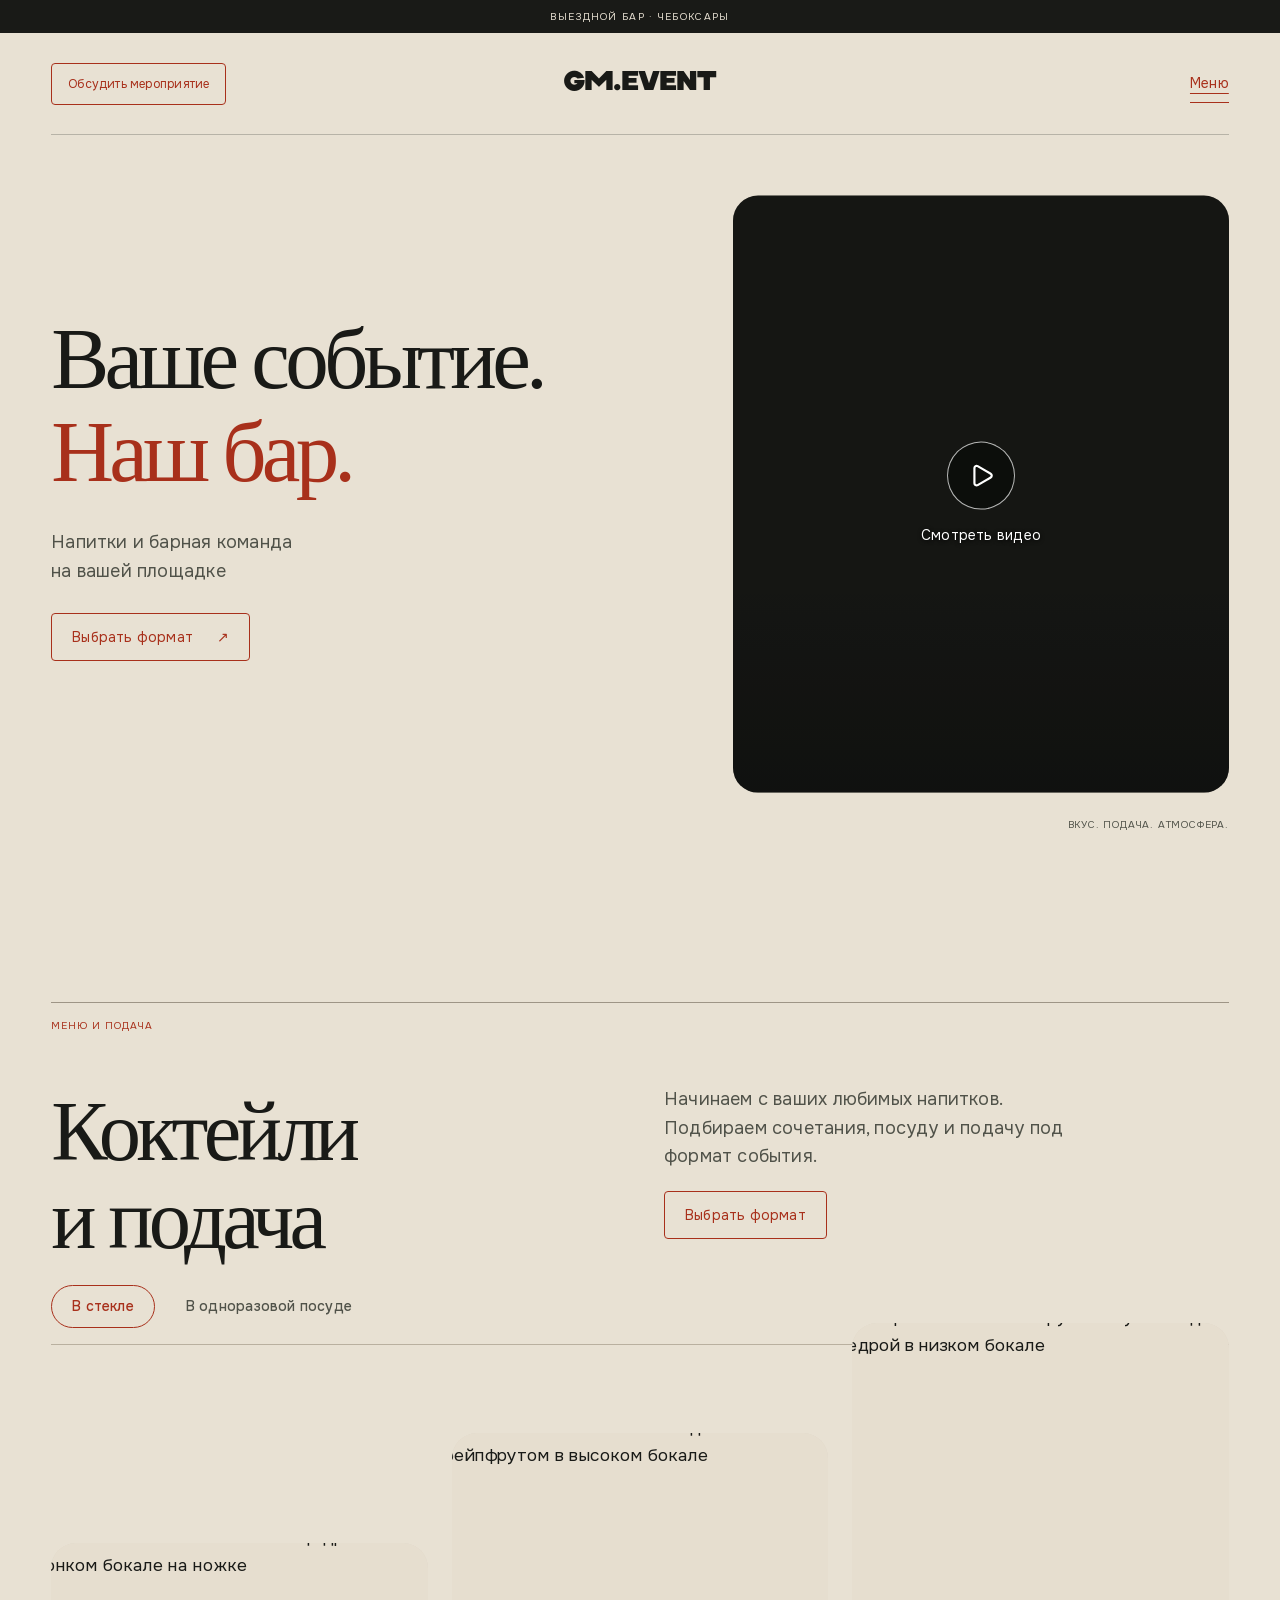
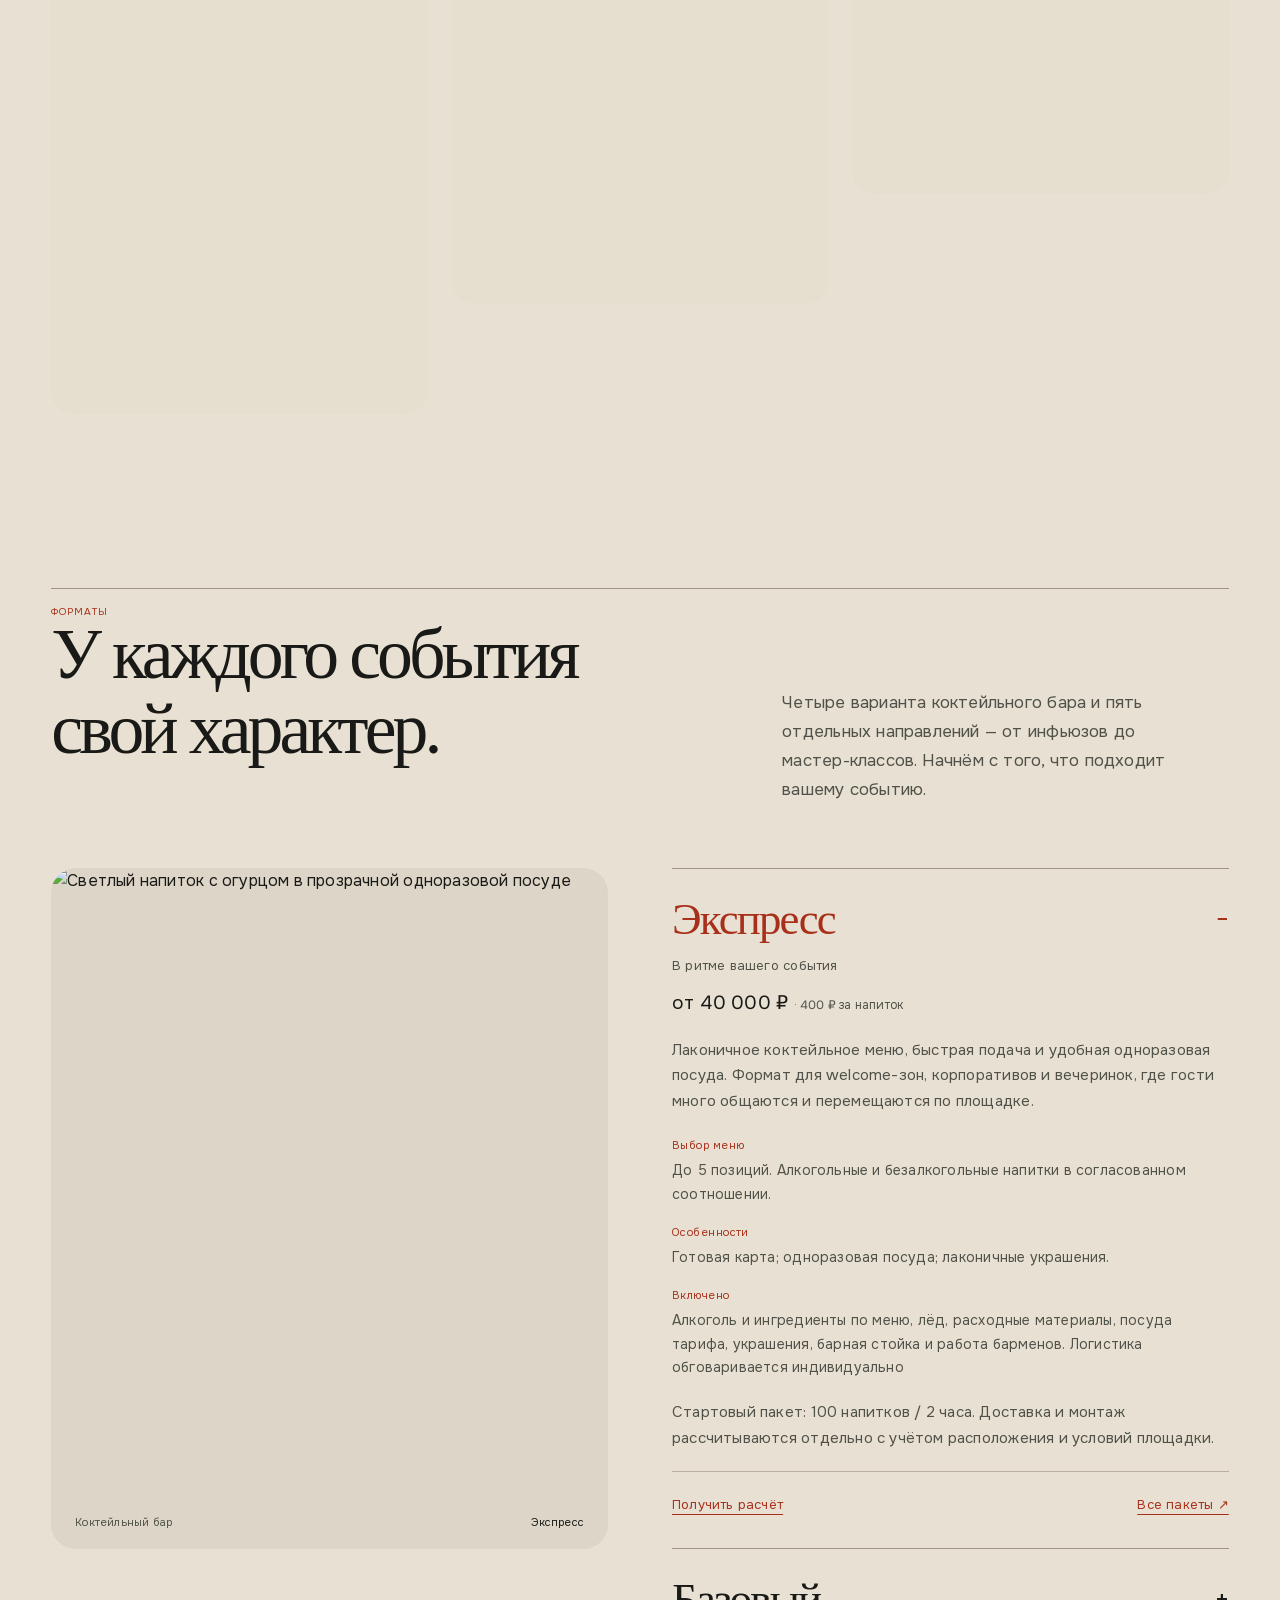
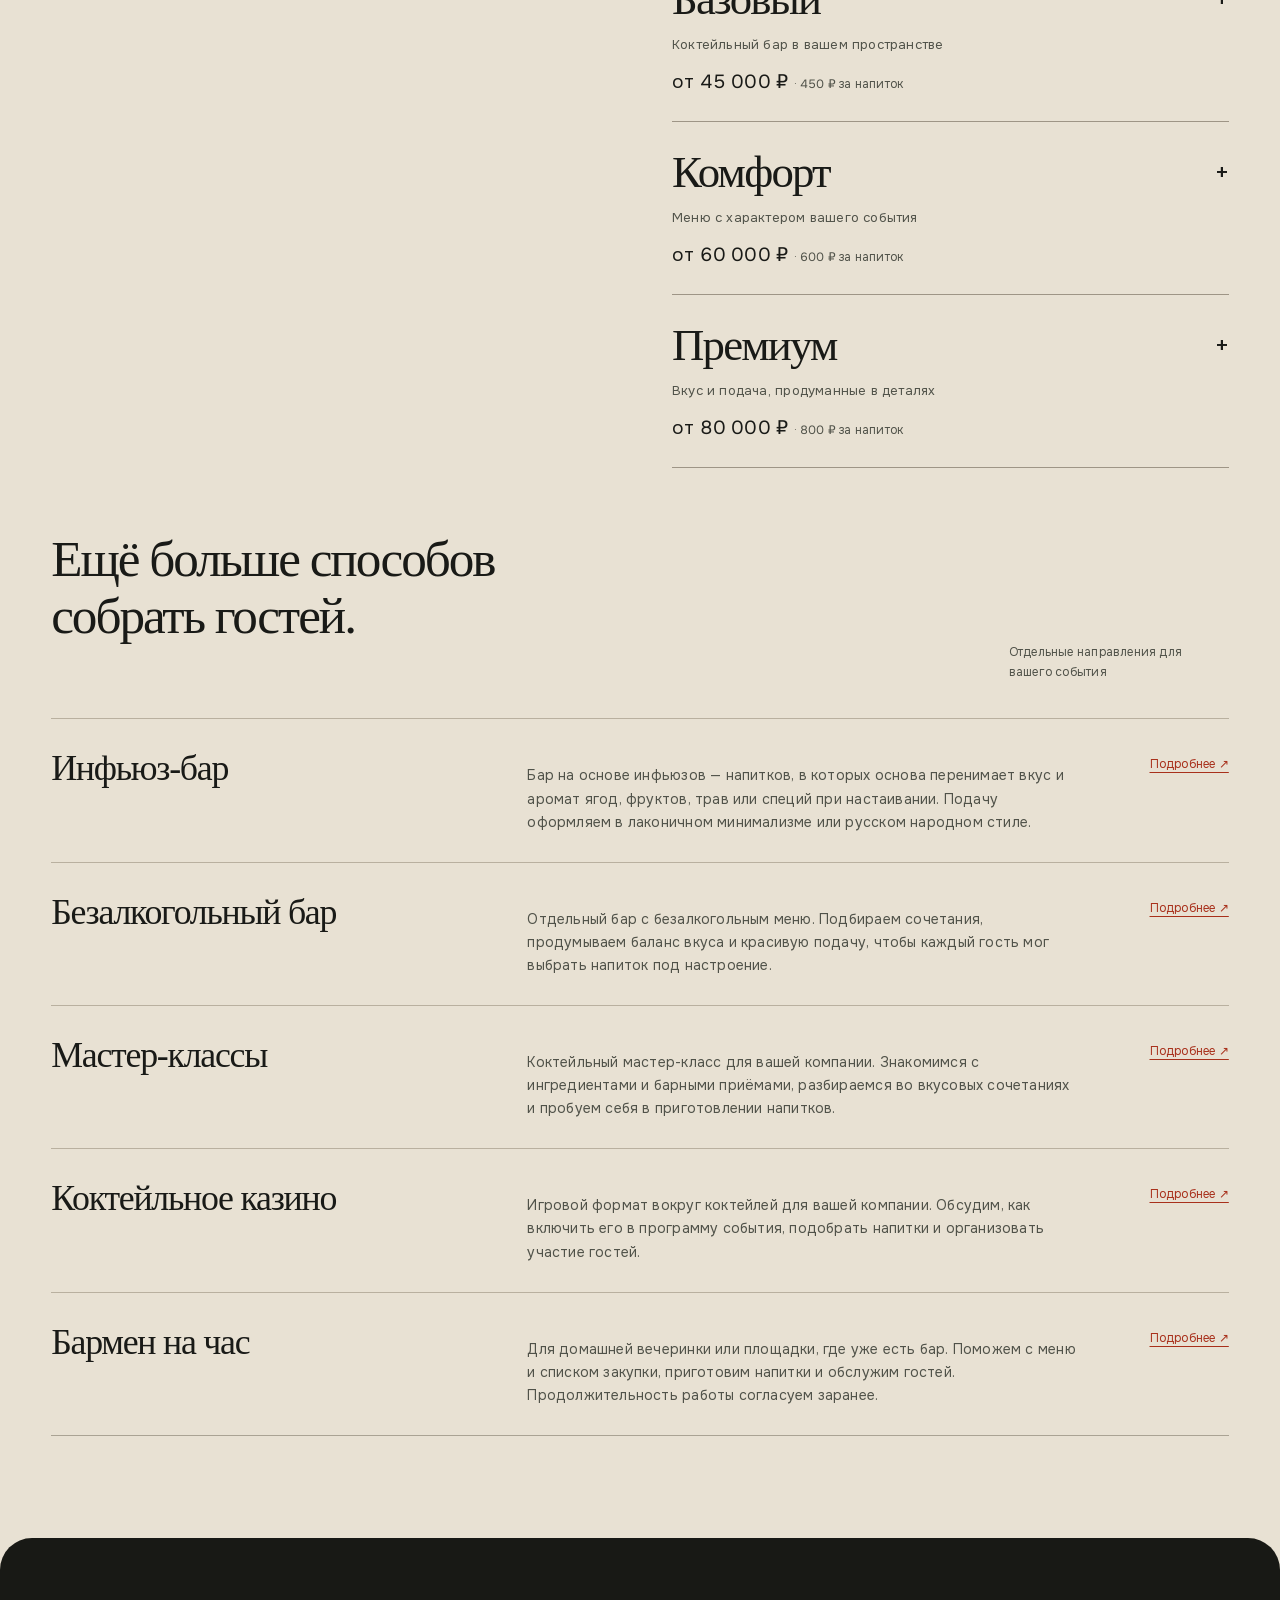
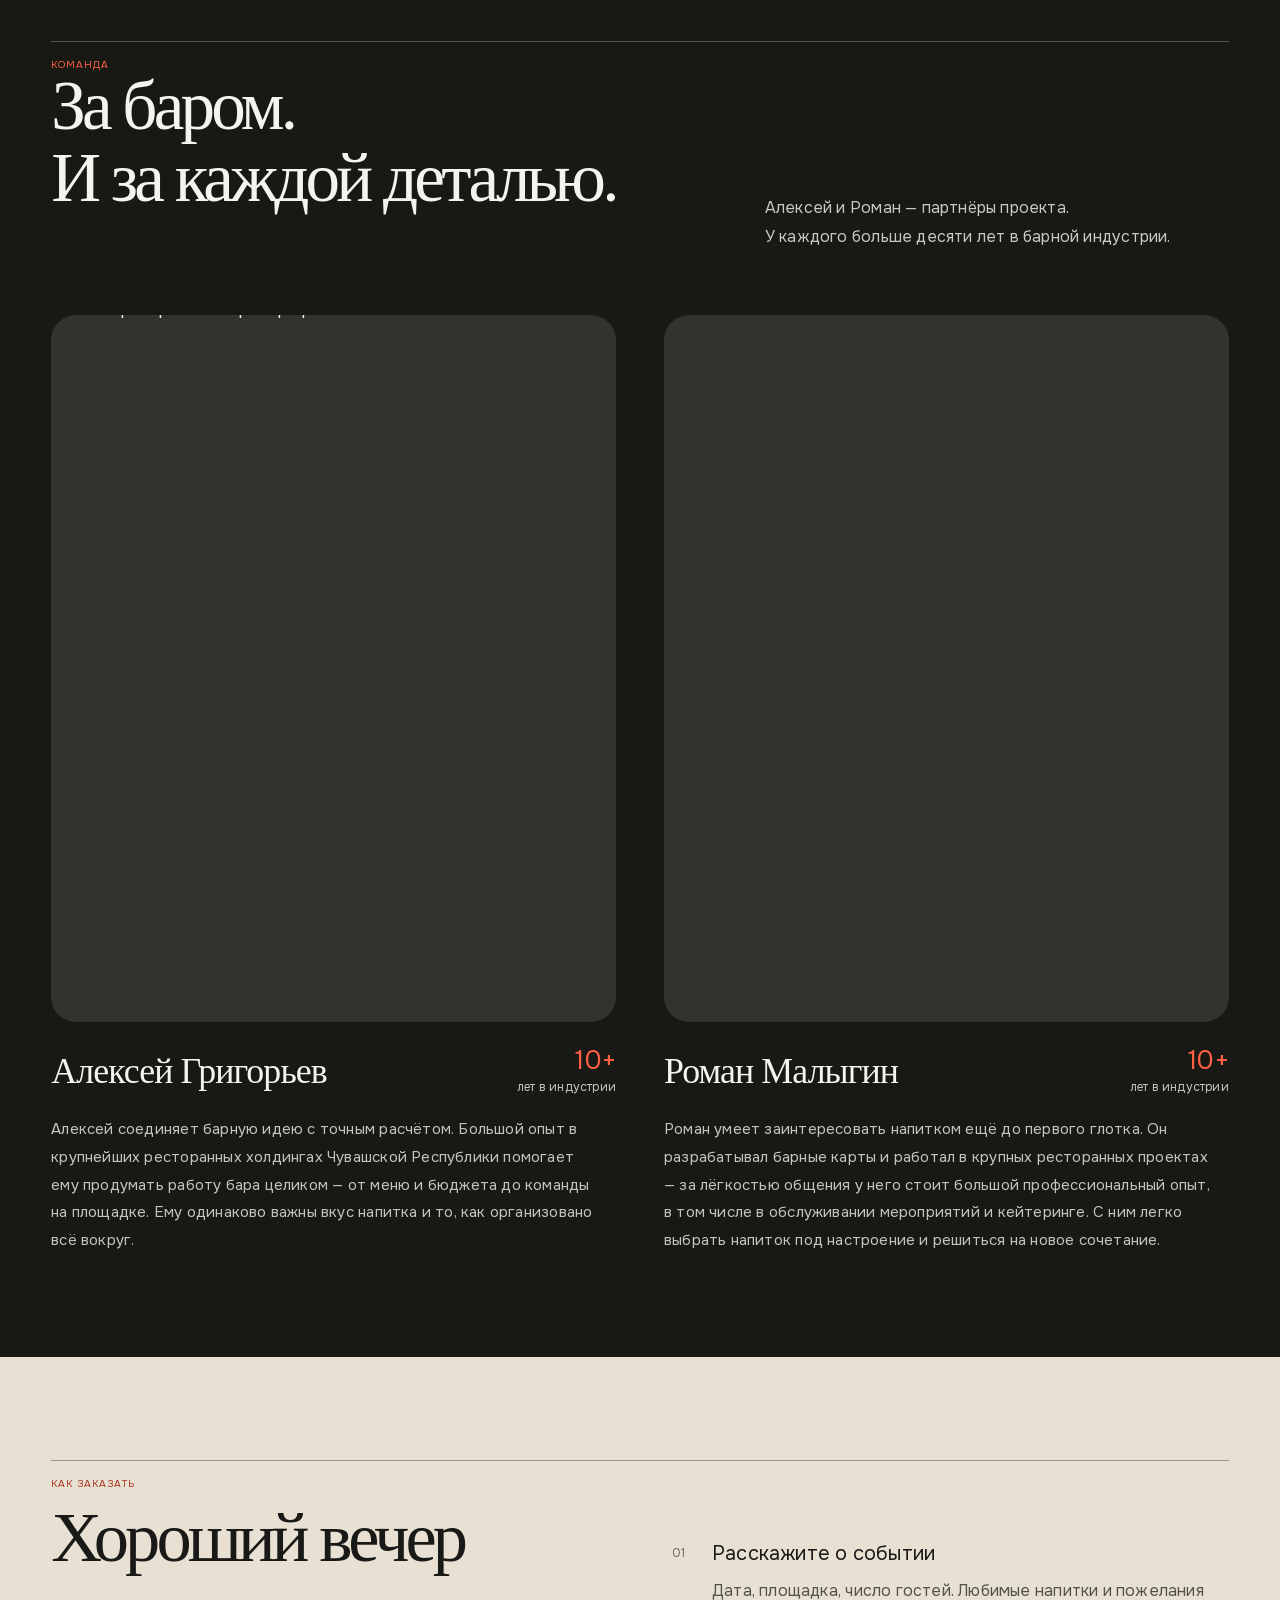
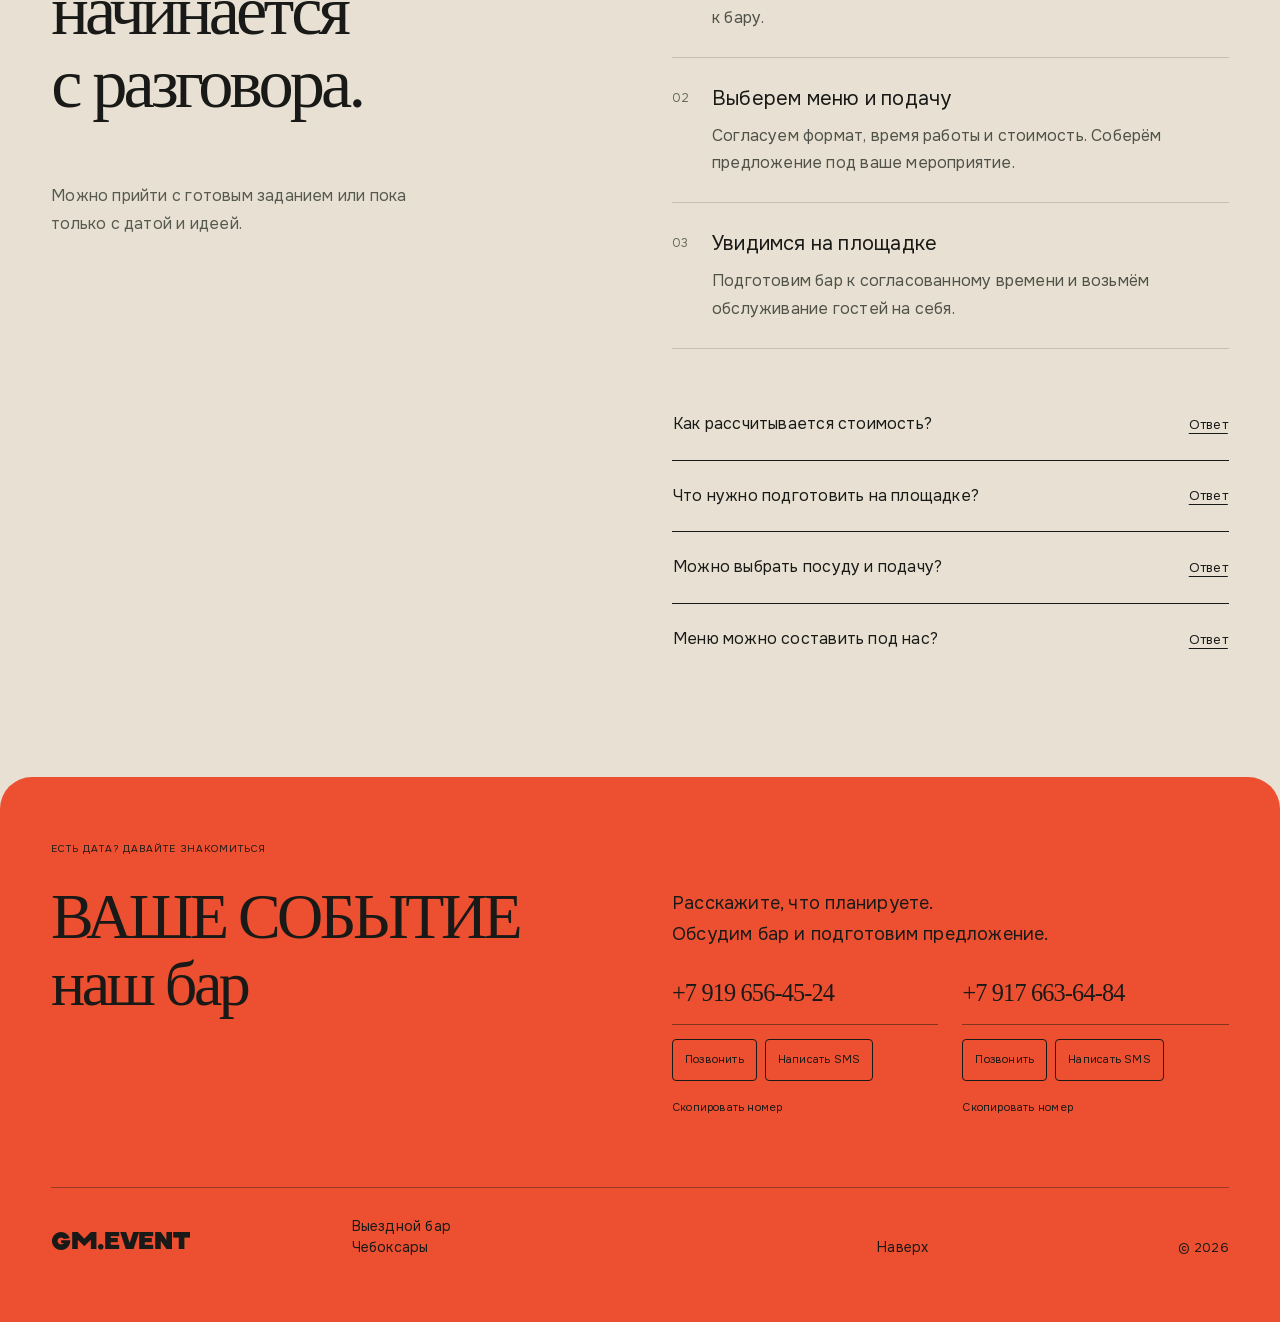
==== index.html @ 3872d084 "Publish package descriptions, prices and service terms from approved workbook text tab" ====
<!doctype html><html lang="ru"><head><meta charset="utf-8"><meta name="viewport" content="width=device-width,initial-scale=1"><meta name="robots" content="noindex,nofollow"><title>GM.EVENT — бар для вашего события</title><meta name="description" content="Экспресс, Базовый, Комфорт, Премиум, инфьюз-бар, безалкогольный бар, мастер-классы, коктейльное казино и бармен на час. GM.EVENT, Чебоксары."><link rel="icon" href="[data-uri]"><link rel="stylesheet" href="./bar-style-4ac84452187d.css"></head><body style="--font-body:Onest;--font-logo:RAYDIS;--font-script:Cormorant Garamond"><div id="root" data-page=""><main class="bar-site"><a class="skip-link" href="#presentation">К содержанию</a><section class="hero" id="home" aria-labelledby="hero-title"><div class="announcement">Выездной бар · Чебоксары</div><header class="header wrap"><a class="action-button header-cta" href="#contact"><span>Обсудить мероприятие</span></a><a href="./#home" class="monogram" aria-label="GM.EVENT — на главную">GM.EVENT</a><button type="button" class="menu-toggle" aria-haspopup="dialog" aria-expanded="false" aria-controls="site-menu">Меню</button></header><dialog id="site-menu" class="site-menu" aria-labelledby="site-menu-title"><div class="menu-layout wrap"><div class="menu-top"><a href="./#home" class="monogram" aria-label="GM.EVENT — на главную">GM.EVENT</a><button type="button" class="menu-close">Закрыть меню</button></div><nav class="menu-products" aria-labelledby="site-menu-title"><p class="eyebrow" id="site-menu-title">ВЫБЕРИТЕ ФОРМАТ</p><a href="./express/"><span class="menu-product-name">Экспресс</span></a><a href="./basic/"><span class="menu-product-name">Базовый</span></a><a href="./comfort/"><span class="menu-product-name">Комфорт</span></a><a href="./premium/"><span class="menu-product-name">Премиум</span></a><a href="./infuse-bar/"><span class="menu-product-name">Инфьюз-бар</span></a><a href="./alcohol-free-bar/"><span class="menu-product-name">Безалкогольный бар</span></a><a href="./masterclasses/"><span class="menu-product-name">Мастер-классы</span></a><a href="./cocktail-casino/"><span class="menu-product-name">Коктейльное казино</span></a><a href="./bartender/"><span class="menu-product-name">Бармен на час</span></a></nav><nav class="menu-secondary" aria-label="Разделы сайта"><a href="./#presentation">Подача</a><a href="./#team">Команда</a><a href="#contact">Контакты</a></nav></div></dialog><div class="hero-layout wrap"><div class="hero-intro" data-depth="-34"><h1 id="hero-title"><span class="hero-line">Ваше событие.</span><span class="hero-line hero-line-script">Наш бар.</span></h1></div><div class="hero-bottom"><div><p>Напитки и барная команда<br/>на вашей площадке</p><a href="#formats" class="action-button outline-button hero-action">Выбрать формат <span aria-hidden="true">↗</span></a></div></div><div class="hero-stage"><div class="hero-video-plane" data-depth="64"><div class="hero-media"><div class="hero-film" aria-hidden="true"><video autoPlay="" muted="" playsInline="" loop="" preload="auto" tabindex="-1" poster="./asset-hero-video-poster-0232e0870b.jpg"><source media="(max-width: 640px)" src="./hero-bar-mobile-v6.mp4" type="video/mp4"/><source src="./hero-bar-desktop-v6.mp4" type="video/mp4"/></video></div><button type="button" tabindex="0" data-slot="button" aria-label="Смотреть видео" class="group/button inline-flex shrink-0 items-center justify-center rounded-lg border border-transparent bg-clip-padding text-sm font-medium whitespace-nowrap transition-all outline-none select-none focus-visible:border-ring focus-visible:ring-3 focus-visible:ring-ring/50 active:not-aria-[haspopup]:translate-y-px disabled:pointer-events-none disabled:opacity-50 aria-invalid:border-destructive aria-invalid:ring-3 aria-invalid:ring-destructive/20 dark:aria-invalid:border-destructive/50 dark:aria-invalid:ring-destructive/40 [&amp;_svg]:pointer-events-none [&amp;_svg]:shrink-0 [&amp;_svg:not([class*=&#x27;size-&#x27;])]:size-4 hover:bg-muted hover:text-foreground aria-expanded:bg-muted aria-expanded:text-foreground dark:hover:bg-muted/50 h-8 gap-1.5 px-2.5 has-data-[icon=inline-end]:pr-2 has-data-[icon=inline-start]:pl-2 film-toggle"><svg xmlns="http://www.w3.org/2000/svg" width="15" height="15" viewBox="0 0 24 24" fill="none" stroke="currentColor" stroke-width="2" stroke-linecap="round" stroke-linejoin="round" class="lucide lucide-play" aria-hidden="true"><path d="M5 5a2 2 0 0 1 3.008-1.728l11.997 6.998a2 2 0 0 1 .003 3.458l-12 7A2 2 0 0 1 5 19z"></path></svg><span>Загрузка…</span></button></div></div><div class="hero-caption">Вкус. Подача. Атмосфера.</div></div></div></section><section class="presentation wrap section" id="presentation" aria-labelledby="presentation-title"><div class="section-top"><p class="eyebrow dark-label"><span class="section-number">01</span> МЕНЮ И ПОДАЧА</p></div><div class="gallery-heading" data-reveal="true"><h2 id="presentation-title" class="paired-heading" aria-label="Коктейли и подача"><span class="heading-line">Коктейли</span><span class="section-script">и подача</span></h2><div class="gallery-intro"><p>Начинаем с ваших любимых напитков. Подбираем сочетания, посуду и подачу под формат события.</p><a class="action-button outline-button" href="#formats">Выбрать формат</a></div></div><fieldset class="drinkware-options" aria-label="Посуда для подачи"><button type="button" aria-pressed="true" aria-controls="cocktail-gallery">В стекле</button><button type="button" aria-pressed="false" aria-controls="cocktail-gallery">В одноразовой посуде</button></fieldset><div class="cocktail-gallery" id="cocktail-gallery" aria-label="Коктейли в стекле"><figure class="cocktail-card" data-reveal="true" data-scroll-photo="true"><img src="./asset-coupe-v1-a9d5fb5de2.jpg" alt="Светлый коктейль с пеной и цедрой в тонком бокале на ножке" width="1122" height="1402" loading="lazy"/></figure><figure class="cocktail-card" data-reveal="true" data-scroll-photo="true"><img src="./asset-highball-v1-2c696b7634.jpg" alt="Золотистый коктейль со льдом и грейпфрутом в высоком бокале" width="1122" height="1402" loading="lazy"/></figure><figure class="cocktail-card" data-reveal="true" data-scroll-photo="true"><img src="./asset-rocks-v1-5a23c791d7.jpg" alt="Янтарный коктейль с крупным кубом льда и цедрой в низком бокале" width="1122" height="1402" loading="lazy"/></figure></div></section><section class="formats wrap section" id="formats" aria-labelledby="formats-title"><div class="section-top"><p class="eyebrow dark-label"><span class="section-number">02</span> ФОРМАТЫ</p></div><div class="formats-heading" data-reveal="true"><h2 id="formats-title">У каждого события<br/>свой характер.</h2><p>Четыре варианта коктейльного бара и пять отдельных направлений — от инфьюзов до мастер-классов. Начнём с того, что подходит вашему событию.</p></div><div class="format-studio"><figure class="format-preview"><img src="./asset-disposable-cucumber-v2-c8f4249dd3.jpg" alt="Светлый напиток с огурцом в прозрачной одноразовой посуде" width="1122" height="1402" loading="lazy"/><figcaption><span>Коктейльный бар</span><span>Экспресс</span></figcaption></figure><div class="tariff-list" aria-label="Тарифы коктейльного бара"><article data-reveal="true" class="tariff is-selected"><h3><button type="button" id="tariff-express" aria-expanded="true" aria-controls="panel-express"><span>Экспресс</span><span class="tariff-symbol" aria-hidden="true">−</span></button></h3><p class="tariff-short">В ритме вашего события</p><p class="tariff-rate">от <!-- -->40 000 ₽<!-- --> <span>· <!-- -->400 ₽<!-- --> за напиток</span></p><div class="tariff-panel" id="panel-express" role="region" aria-labelledby="tariff-express"><p>Лаконичное коктейльное меню, быстрая подача и удобная одноразовая посуда. Формат для welcome-зон, корпоративов и вечеринок, где гости много общаются и перемещаются по площадке.</p><dl class="tariff-facts"><div><dt>Выбор меню</dt><dd>До 5 позиций. Алкогольные и безалкогольные напитки в согласованном соотношении.</dd></div><div><dt>Особенности</dt><dd>Готовая карта; одноразовая посуда; лаконичные украшения.</dd></div><div><dt>Включено</dt><dd>Алкоголь и ингредиенты по меню, лёд, расходные материалы, посуда тарифа, украшения, барная стойка и работа барменов. Логистика обговаривается индивидуально</dd></div></dl><p class="tariff-minimum">Стартовый пакет: <!-- -->100<!-- --> напитков / <!-- -->2<!-- --> часа. <!-- -->Доставка и монтаж рассчитываются отдельно с учётом расположения и условий площадки.</p><div class="tariff-bottom"><a href="#contact" class="editorial-link">Получить расчёт</a><a href="./express/" class="editorial-link">Все пакеты ↗</a></div></div></article><article data-reveal="true" class="tariff"><h3><button type="button" id="tariff-basic" aria-expanded="false" aria-controls="panel-basic"><span>Базовый</span><span class="tariff-symbol" aria-hidden="true">+</span></button></h3><p class="tariff-short">Коктейльный бар в вашем пространстве</p><p class="tariff-rate">от <!-- -->45 000 ₽<!-- --> <span>· <!-- -->450 ₽<!-- --> за напиток</span></p><div class="tariff-panel" id="panel-basic" role="region" aria-labelledby="tariff-basic" hidden=""><p>Любимые коктейли, стеклянная посуда. Продуманный формат для свадьбы, дня рождения или корпоративного вечера со сдержанной и аккуратной подачей.</p><dl class="tariff-facts"><div><dt>Выбор меню</dt><dd>До 5 позиций. Алкогольные и безалкогольные напитки в согласованном соотношении.</dd></div><div><dt>Особенности</dt><dd>Готовая карта; стеклянные бокалы; лаконичные украшения.</dd></div><div><dt>Включено</dt><dd>Алкоголь и ингредиенты по меню, лёд, расходные материалы, посуда тарифа, украшения, барная стойка и работа барменов. Логистика обговаривается индивидуально</dd></div></dl><p class="tariff-minimum">Стартовый пакет: <!-- -->100<!-- --> напитков / <!-- -->2<!-- --> часа. <!-- -->Доставка и монтаж рассчитываются отдельно с учётом расположения и условий площадки.</p><div class="tariff-bottom"><a href="#contact" class="editorial-link">Получить расчёт</a><a href="./basic/" class="editorial-link">Все пакеты ↗</a></div></div></article><article data-reveal="true" class="tariff"><h3><button type="button" id="tariff-comfort" aria-expanded="false" aria-controls="panel-comfort"><span>Комфорт</span><span class="tariff-symbol" aria-hidden="true">+</span></button></h3><p class="tariff-short">Меню с характером вашего события</p><p class="tariff-rate">от <!-- -->60 000 ₽<!-- --> <span>· <!-- -->600 ₽<!-- --> за напиток</span></p><div class="tariff-panel" id="panel-comfort" role="region" aria-labelledby="tariff-comfort" hidden=""><p>Любимые вкусы, настроение вечера и детали оформления становятся основой вашей коктейльной карты. Мы разрабатываем сочетания, подбираем бокалы и продумываем украшения, чтобы напитки поддерживали общую идею праздника.</p><dl class="tariff-facts"><div><dt>Выбор меню</dt><dd>До 5 позиций. Алкогольные и безалкогольные напитки в согласованном соотношении.</dd></div><div><dt>Особенности</dt><dd>Индивидуальное меню; стеклянные бокалы; согласованные украшения. Одна концепция меню и один этап корректировок.</dd></div><div><dt>Включено</dt><dd>Алкоголь и ингредиенты по меню, лёд, расходные материалы, посуда тарифа, украшения, барная стойка и работа барменов. Разработка меню в рамках тарифа. Логистика, доставка и монтаж</dd></div></dl><p class="tariff-minimum">Стартовый пакет: <!-- -->100<!-- --> напитков / <!-- -->2<!-- --> часа. <!-- -->Стоимость и порядок дегустации согласовываются отдельно.</p><div class="tariff-bottom"><a href="#contact" class="editorial-link">Обсудить своё меню</a><a href="./comfort/" class="editorial-link">Все пакеты ↗</a></div></div></article><article data-reveal="true" class="tariff"><h3><button type="button" id="tariff-premium" aria-expanded="false" aria-controls="panel-premium"><span>Премиум</span><span class="tariff-symbol" aria-hidden="true">+</span></button></h3><p class="tariff-short">Вкус и подача, продуманные в деталях</p><p class="tariff-rate">от <!-- -->80 000 ₽<!-- --> <span>· <!-- -->800 ₽<!-- --> за напиток</span></p><div class="tariff-panel" id="panel-premium" role="region" aria-labelledby="tariff-premium" hidden=""><p>Индивидуальное коктейльное меню, премиальные алкогольные основы и выразительное стекло. Мы соединяем вкус, аромат и оформление в подаче, которая становится частью вашего события.</p><dl class="tariff-facts"><div><dt>Выбор меню</dt><dd>До 5 позиций. Алкогольные и безалкогольные напитки в согласованном соотношении.</dd></div><div><dt>Особенности</dt><dd>Индивидуальное меню; согласованные премиальные основы и стекло; авторский декор. Одна концепция меню и один этап корректировок. Персонализация декора одной позиции.</dd></div><div><dt>Включено</dt><dd>Алкоголь и ингредиенты по меню, лёд, расходные материалы, посуда тарифа, украшения, барная стойка и работа барменов. Разработка меню в рамках тарифа. Логистика, доставка и монтаж</dd></div></dl><p class="tariff-minimum">Стартовый пакет: <!-- -->100<!-- --> напитков / <!-- -->2<!-- --> часа. <!-- -->Стоимость и порядок дегустации согласовываются отдельно.</p><div class="tariff-bottom"><a href="#contact" class="editorial-link">Обсудить Премиум</a><a href="./premium/" class="editorial-link">Все пакеты ↗</a></div></div></article></div></div><div class="additional-heading"><h3>Ещё больше способов<br/>собрать гостей.</h3><p>Отдельные направления для вашего события</p></div><nav class="service-links additional-services" aria-label="Дополнительные форматы"><a class="service-page-link" data-reveal="true" href="./infuse-bar/"><div class="service-link-copy"><h3>Инфьюз-бар</h3><p>Бар на основе инфьюзов — напитков, в которых основа перенимает вкус и аромат ягод, фруктов, трав или специй при настаивании. Подачу оформляем в лаконичном минимализме или русском народном стиле.</p></div><span class="service-link-label">Подробнее ↗</span></a><a class="service-page-link" data-reveal="true" href="./alcohol-free-bar/"><div class="service-link-copy"><h3>Безалкогольный бар</h3><p>Отдельный бар с безалкогольным меню. Подбираем сочетания, продумываем баланс вкуса и красивую подачу, чтобы каждый гость мог выбрать напиток под настроение.</p></div><span class="service-link-label">Подробнее ↗</span></a><a class="service-page-link" data-reveal="true" href="./masterclasses/"><div class="service-link-copy"><h3>Мастер-классы</h3><p>Коктейльный мастер-класс для вашей компании. Знакомимся с ингредиентами и барными приёмами, разбираемся во вкусовых сочетаниях и пробуем себя в приготовлении напитков.</p></div><span class="service-link-label">Подробнее ↗</span></a><a class="service-page-link" data-reveal="true" href="./cocktail-casino/"><div class="service-link-copy"><h3>Коктейльное казино</h3><p>Игровой формат вокруг коктейлей для вашей компании. Обсудим, как включить его в программу события, подобрать напитки и организовать участие гостей.</p></div><span class="service-link-label">Подробнее ↗</span></a><a class="service-page-link" data-reveal="true" href="./bartender/"><div class="service-link-copy"><h3>Бармен на час</h3><p>Для домашней вечеринки или площадки, где уже есть бар. Поможем с меню и списком закупки, приготовим напитки и обслужим гостей. Продолжительность работы согласуем заранее.</p></div><span class="service-link-label">Подробнее ↗</span></a></nav></section><section class="team dark" id="team" aria-labelledby="team-title"><div class="wrap section"><div class="section-top"><p class="eyebrow"><span class="section-number">03</span> КОМАНДА</p></div><div class="team-heading" data-reveal="true"><h2 id="team-title">За баром.<br/>И за каждой деталью.</h2><p>Алексей и Роман — партнёры проекта.<br/>У каждого больше десяти лет в барной индустрии.</p></div><div class="founders-grid"><article class="founder" data-reveal="true"><div class="founder-photo alex paired-portrait"><img src="./asset-team-portraits-alex-tone-v4-8f4a0aaccf.jpg" alt="Алексей Григорьев — партнёр проекта" width="1584" height="993" loading="lazy"/></div><div class="founder-title"><h3>Алексей Григорьев</h3><span><strong>10+</strong>лет в индустрии</span></div><p>Алексей соединяет барную идею с точным расчётом. Большой опыт в крупнейших ресторанных холдингах Чувашской Республики помогает ему продумать работу бара целиком — от меню и бюджета до команды на площадке. Ему одинаково важны вкус напитка и то, как организовано всё вокруг.</p></article><article class="founder" data-reveal="true"><div class="founder-photo roman paired-portrait"><img src="./asset-team-portraits-diptych-v3-ca0f97ed26.jpg" alt="Роман Малыгин — партнёр проекта" width="1586" height="992" loading="lazy"/></div><div class="founder-title"><h3>Роман Малыгин</h3><span><strong>10+</strong>лет в индустрии</span></div><p>Роман умеет заинтересовать напитком ещё до первого глотка. Он разрабатывал барные карты и работал в крупных ресторанных проектах — за лёгкостью общения у него стоит большой профессиональный опыт, в том числе в обслуживании мероприятий и кейтеринге. С ним легко выбрать напиток под настроение и решиться на новое сочетание.</p></article></div></div></section><section class="how wrap section" id="how" aria-labelledby="how-title"><div class="section-top"><p class="eyebrow dark-label"><span class="section-number">04</span> КАК ЗАКАЗАТЬ</p></div><div class="how-grid"><div data-reveal="true"><h2 id="how-title">Хороший вечер<br/>начинается<br/>с разговора.</h2><p class="how-intro">Можно прийти с готовым заданием или пока только с датой и идеей.</p></div><div class="how-content"><ol class="steps"><li data-reveal="true"><span>01</span><div><h3>Расскажите о событии</h3><p>Дата, площадка, число гостей. Любимые напитки и пожелания к бару.</p></div></li><li data-reveal="true"><span>02</span><div><h3>Выберем меню и подачу</h3><p>Согласуем формат, время работы и стоимость. Соберём предложение под ваше мероприятие.</p></div></li><li data-reveal="true"><span>03</span><div><h3>Увидимся на площадке</h3><p>Подготовим бар к согласованному времени и возьмём обслуживание гостей на себя.</p></div></li></ol><div data-orientation="vertical" data-slot="accordion" class="flex w-full flex-col faq"><div data-orientation="vertical" data-hidden="" data-index="-1" data-closed="" data-slot="accordion-item" class="not-last:border-b"><h3 data-orientation="vertical" data-hidden="" data-index="-1" data-closed="" class="flex"><button type="button" data-value="" data-orientation="vertical" data-hidden="" data-index="-1" tabindex="0" aria-disabled="false" aria-expanded="false" id="base-ui-_R_qmH2_" data-slot="accordion-trigger" class="focus-visible:ring-ring/50 focus-visible:border-ring focus-visible:after:border-ring **:data-[slot=accordion-trigger-icon]:text-muted-foreground rounded-lg py-2.5 text-left text-sm font-medium hover:underline focus-visible:ring-3 **:data-[slot=accordion-trigger-icon]:ml-auto **:data-[slot=accordion-trigger-icon]:size-4 group/accordion-trigger relative flex flex-1 items-start justify-between border border-transparent transition-all outline-none aria-disabled:pointer-events-none aria-disabled:opacity-50 faq-trigger">Как рассчитывается стоимость?<span class="accordion-state" aria-hidden="true"><span class="when-closed">Ответ</span><span class="when-open">Скрыть</span></span></button></h3></div><div data-orientation="vertical" data-hidden="" data-index="-1" data-closed="" data-slot="accordion-item" class="not-last:border-b"><h3 data-orientation="vertical" data-hidden="" data-index="-1" data-closed="" class="flex"><button type="button" data-value="" data-orientation="vertical" data-hidden="" data-index="-1" tabindex="0" aria-disabled="false" aria-expanded="false" id="base-ui-_R_1amH2_" data-slot="accordion-trigger" class="focus-visible:ring-ring/50 focus-visible:border-ring focus-visible:after:border-ring **:data-[slot=accordion-trigger-icon]:text-muted-foreground rounded-lg py-2.5 text-left text-sm font-medium hover:underline focus-visible:ring-3 **:data-[slot=accordion-trigger-icon]:ml-auto **:data-[slot=accordion-trigger-icon]:size-4 group/accordion-trigger relative flex flex-1 items-start justify-between border border-transparent transition-all outline-none aria-disabled:pointer-events-none aria-disabled:opacity-50 faq-trigger">Что нужно подготовить на площадке?<span class="accordion-state" aria-hidden="true"><span class="when-closed">Ответ</span><span class="when-open">Скрыть</span></span></button></h3></div><div data-orientation="vertical" data-hidden="" data-index="-1" data-closed="" data-slot="accordion-item" class="not-last:border-b"><h3 data-orientation="vertical" data-hidden="" data-index="-1" data-closed="" class="flex"><button type="button" data-value="" data-orientation="vertical" data-hidden="" data-index="-1" tabindex="0" aria-disabled="false" aria-expanded="false" id="base-ui-_R_1qmH2_" data-slot="accordion-trigger" class="focus-visible:ring-ring/50 focus-visible:border-ring focus-visible:after:border-ring **:data-[slot=accordion-trigger-icon]:text-muted-foreground rounded-lg py-2.5 text-left text-sm font-medium hover:underline focus-visible:ring-3 **:data-[slot=accordion-trigger-icon]:ml-auto **:data-[slot=accordion-trigger-icon]:size-4 group/accordion-trigger relative flex flex-1 items-start justify-between border border-transparent transition-all outline-none aria-disabled:pointer-events-none aria-disabled:opacity-50 faq-trigger">Можно выбрать посуду и подачу?<span class="accordion-state" aria-hidden="true"><span class="when-closed">Ответ</span><span class="when-open">Скрыть</span></span></button></h3></div><div data-orientation="vertical" data-hidden="" data-index="-1" data-closed="" data-slot="accordion-item" class="not-last:border-b"><h3 data-orientation="vertical" data-hidden="" data-index="-1" data-closed="" class="flex"><button type="button" data-value="" data-orientation="vertical" data-hidden="" data-index="-1" tabindex="0" aria-disabled="false" aria-expanded="false" id="base-ui-_R_2amH2_" data-slot="accordion-trigger" class="focus-visible:ring-ring/50 focus-visible:border-ring focus-visible:after:border-ring **:data-[slot=accordion-trigger-icon]:text-muted-foreground rounded-lg py-2.5 text-left text-sm font-medium hover:underline focus-visible:ring-3 **:data-[slot=accordion-trigger-icon]:ml-auto **:data-[slot=accordion-trigger-icon]:size-4 group/accordion-trigger relative flex flex-1 items-start justify-between border border-transparent transition-all outline-none aria-disabled:pointer-events-none aria-disabled:opacity-50 faq-trigger">Меню можно составить под нас?<span class="accordion-state" aria-hidden="true"><span class="when-closed">Ответ</span><span class="when-open">Скрыть</span></span></button></h3></div></div></div></div></section><footer class="contact" id="contact"><div class="wrap section"><p class="eyebrow">ЕСТЬ ДАТА? ДАВАЙТЕ ЗНАКОМИТЬСЯ</p><div class="contact-grid"><div class="contact-title"><h2 class="paired-heading"><span class="heading-line">ВАШЕ СОБЫТИЕ</span><span class="section-script">наш бар</span></h2></div><div class="contact-info"><p>Расскажите, что планируете.<br/>Обсудим бар и подготовим предложение.</p><div class="contact-phones"><div class="phone-contact"><a class="phone-link" href="tel:+79196564524">+7 919 656-45-24</a><div class="contact-actions"><a class="action-button contact-button" href="tel:+79196564524">Позвонить</a><a class="action-button contact-button outline-button" href="sms:+79196564524?body=%D0%97%D0%B4%D1%80%D0%B0%D0%B2%D1%81%D1%82%D0%B2%D1%83%D0%B9%D1%82%D0%B5!%20%D0%A5%D0%BE%D1%82%D0%B8%D0%BC%20%D0%BE%D0%B1%D1%81%D1%83%D0%B4%D0%B8%D1%82%D1%8C%20%D0%B1%D0%B0%D1%80%20%D0%B4%D0%BB%D1%8F%20%D0%BC%D0%B5%D1%80%D0%BE%D0%BF%D1%80%D0%B8%D1%8F%D1%82%D0%B8%D1%8F.%20%D0%94%D0%B0%D1%82%D0%B0%3A%20.%20%D0%93%D0%BE%D1%81%D1%82%D0%B5%D0%B9%3A%20.%20%D0%9F%D0%BB%D0%BE%D1%89%D0%B0%D0%B4%D0%BA%D0%B0%3A%20.">Написать SMS</a></div><button type="button" tabindex="0" data-slot="button" class="group/button inline-flex shrink-0 items-center justify-center rounded-lg border border-transparent bg-clip-padding text-sm font-medium whitespace-nowrap transition-all outline-none select-none focus-visible:border-ring focus-visible:ring-3 focus-visible:ring-ring/50 active:not-aria-[haspopup]:translate-y-px disabled:pointer-events-none disabled:opacity-50 aria-invalid:border-destructive aria-invalid:ring-3 aria-invalid:ring-destructive/20 dark:aria-invalid:border-destructive/50 dark:aria-invalid:ring-destructive/40 [&amp;_svg]:pointer-events-none [&amp;_svg]:shrink-0 [&amp;_svg:not([class*=&#x27;size-&#x27;])]:size-4 hover:bg-muted hover:text-foreground aria-expanded:bg-muted aria-expanded:text-foreground dark:hover:bg-muted/50 h-8 gap-1.5 px-2.5 has-data-[icon=inline-end]:pr-2 has-data-[icon=inline-start]:pl-2 copy-phone">Скопировать номер</button><output class="copy-status" aria-live="polite"></output></div><div class="phone-contact"><a class="phone-link" href="tel:+79176636484">+7 917 663-64-84</a><div class="contact-actions"><a class="action-button contact-button" href="tel:+79176636484">Позвонить</a><a class="action-button contact-button outline-button" href="sms:+79176636484?body=%D0%97%D0%B4%D1%80%D0%B0%D0%B2%D1%81%D1%82%D0%B2%D1%83%D0%B9%D1%82%D0%B5!%20%D0%A5%D0%BE%D1%82%D0%B8%D0%BC%20%D0%BE%D0%B1%D1%81%D1%83%D0%B4%D0%B8%D1%82%D1%8C%20%D0%B1%D0%B0%D1%80%20%D0%B4%D0%BB%D1%8F%20%D0%BC%D0%B5%D1%80%D0%BE%D0%BF%D1%80%D0%B8%D1%8F%D1%82%D0%B8%D1%8F.%20%D0%94%D0%B0%D1%82%D0%B0%3A%20.%20%D0%93%D0%BE%D1%81%D1%82%D0%B5%D0%B9%3A%20.%20%D0%9F%D0%BB%D0%BE%D1%89%D0%B0%D0%B4%D0%BA%D0%B0%3A%20.">Написать SMS</a></div><button type="button" tabindex="0" data-slot="button" class="group/button inline-flex shrink-0 items-center justify-center rounded-lg border border-transparent bg-clip-padding text-sm font-medium whitespace-nowrap transition-all outline-none select-none focus-visible:border-ring focus-visible:ring-3 focus-visible:ring-ring/50 active:not-aria-[haspopup]:translate-y-px disabled:pointer-events-none disabled:opacity-50 aria-invalid:border-destructive aria-invalid:ring-3 aria-invalid:ring-destructive/20 dark:aria-invalid:border-destructive/50 dark:aria-invalid:ring-destructive/40 [&amp;_svg]:pointer-events-none [&amp;_svg]:shrink-0 [&amp;_svg:not([class*=&#x27;size-&#x27;])]:size-4 hover:bg-muted hover:text-foreground aria-expanded:bg-muted aria-expanded:text-foreground dark:hover:bg-muted/50 h-8 gap-1.5 px-2.5 has-data-[icon=inline-end]:pr-2 has-data-[icon=inline-start]:pl-2 copy-phone">Скопировать номер</button><output class="copy-status" aria-live="polite"></output></div></div></div></div><div class="footer-bottom"><a href="./#home" class="brand" aria-label="GM.EVENT — на главную">GM.EVENT</a><p>Выездной бар<br/>Чебоксары</p><a href="#home">Наверх</a><span>© 2026</span></div></div></footer></main></div><script defer src="./bar-app-f8502e62e667.js"></script></body></html>
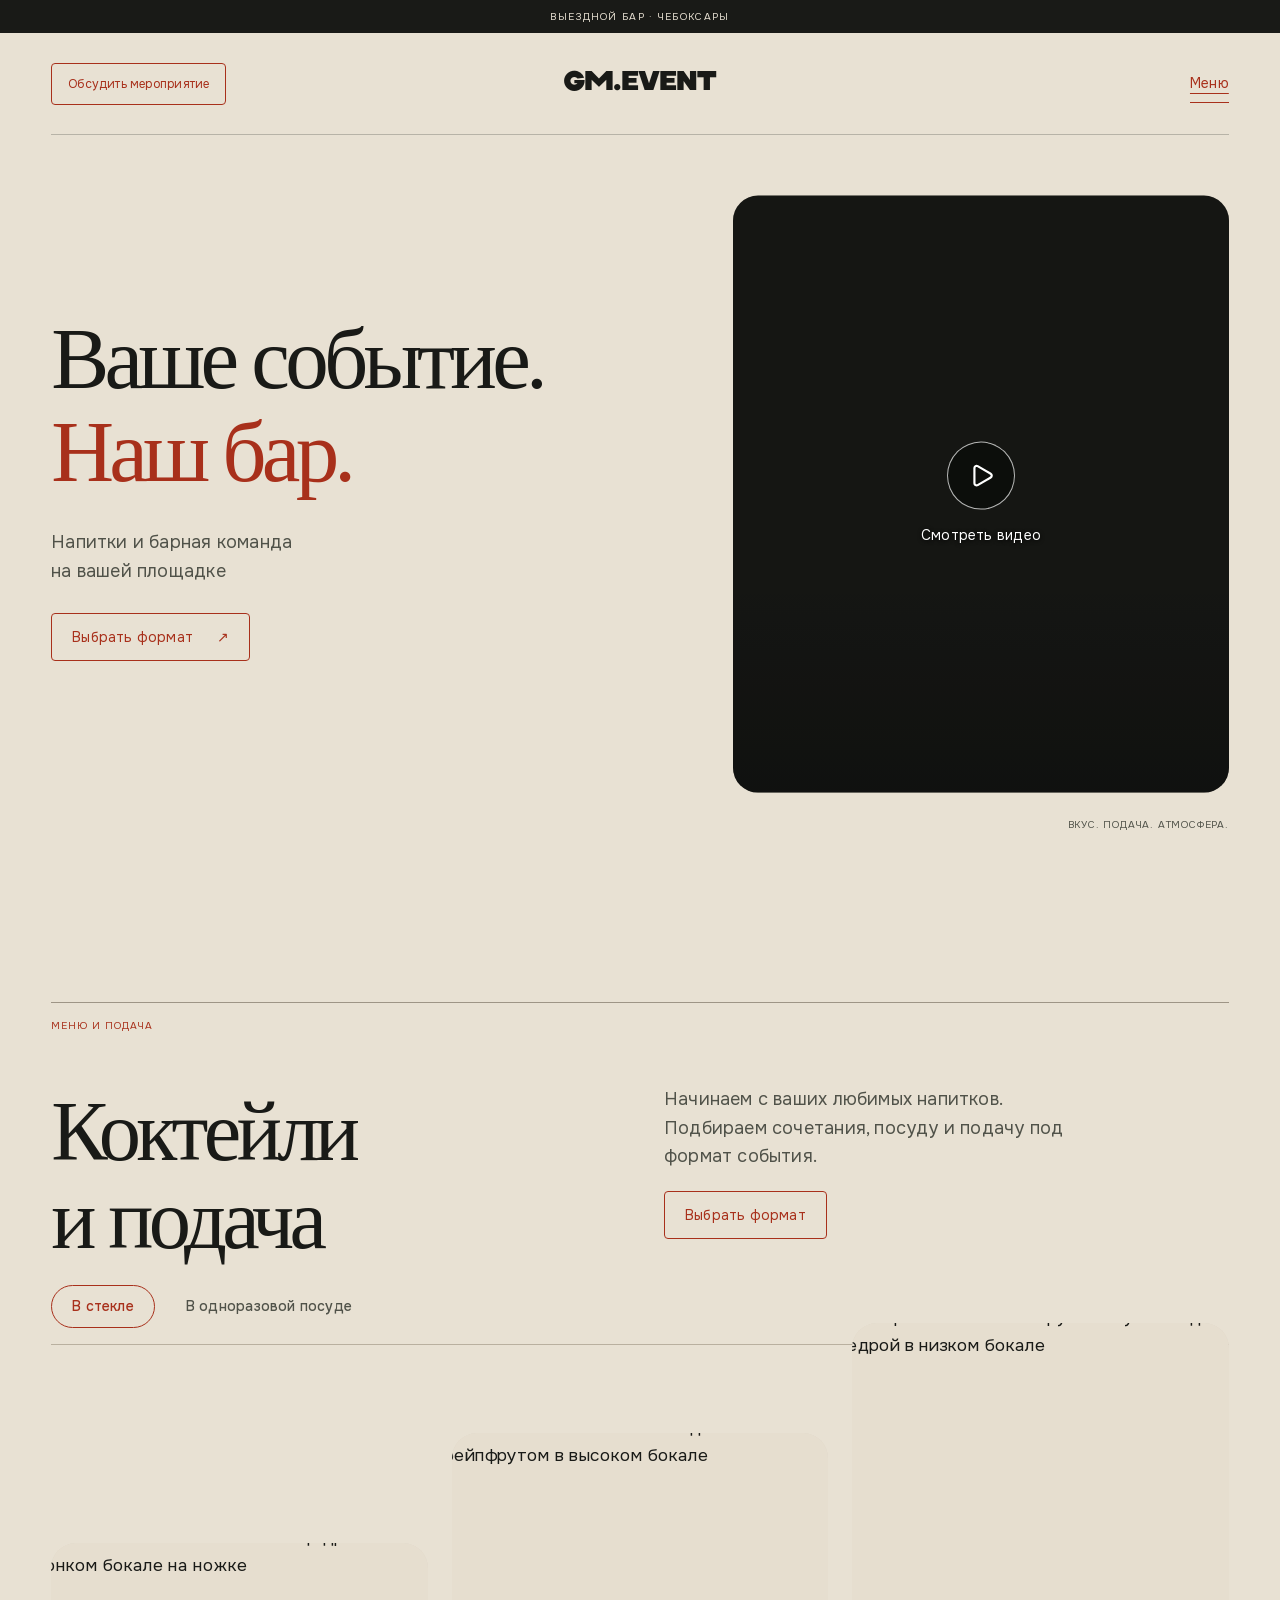
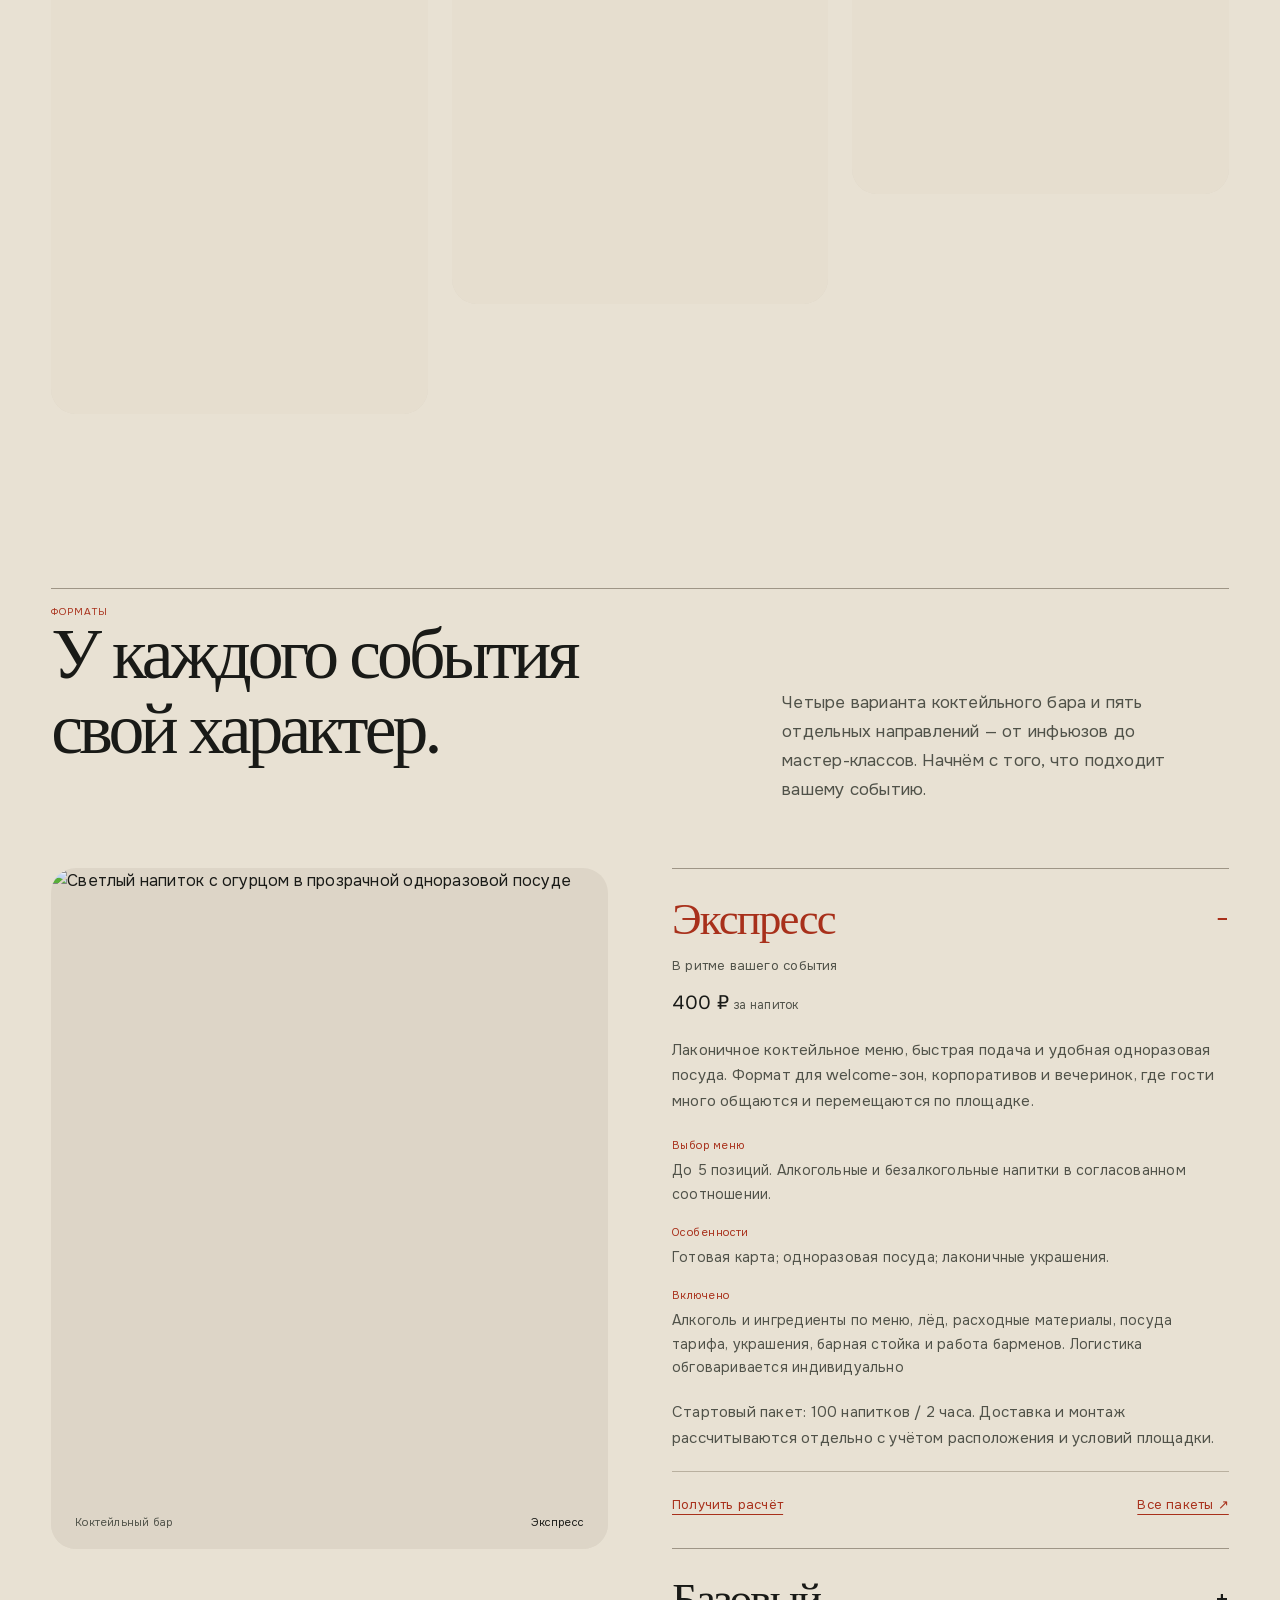
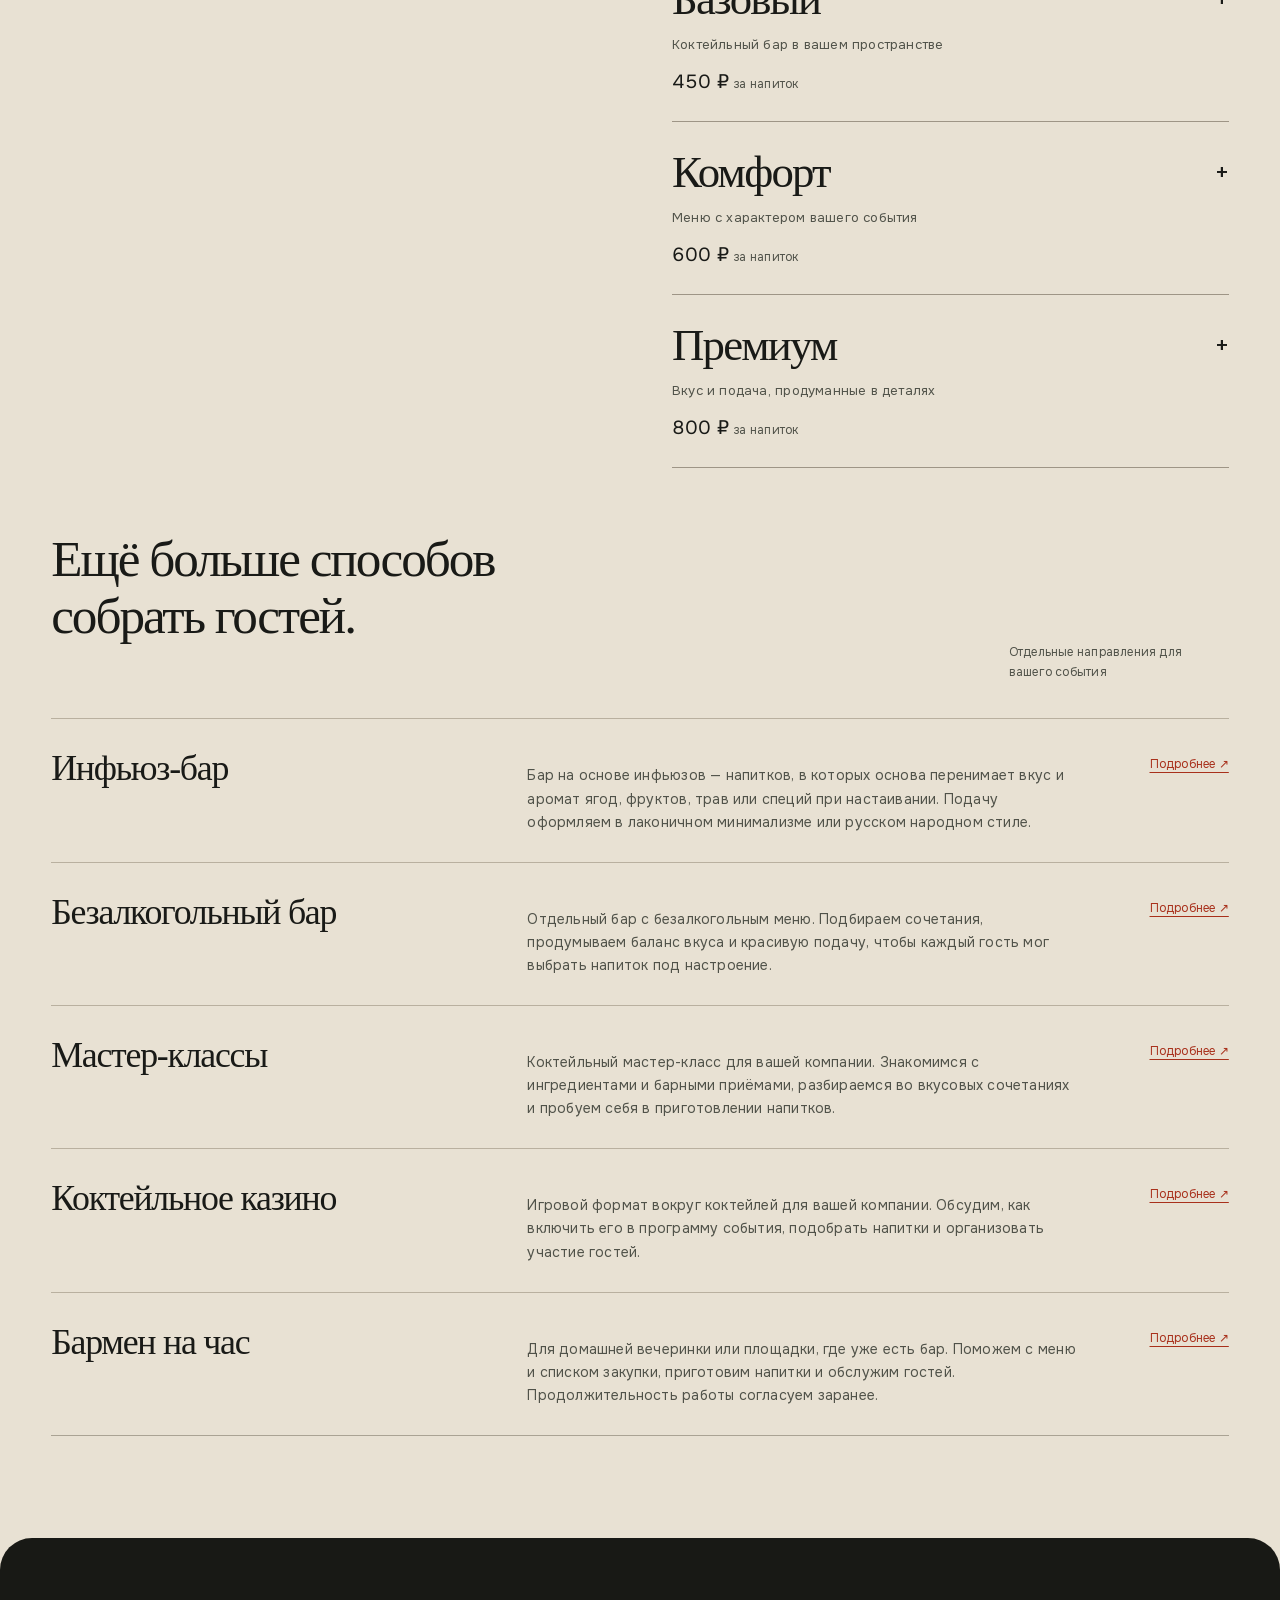
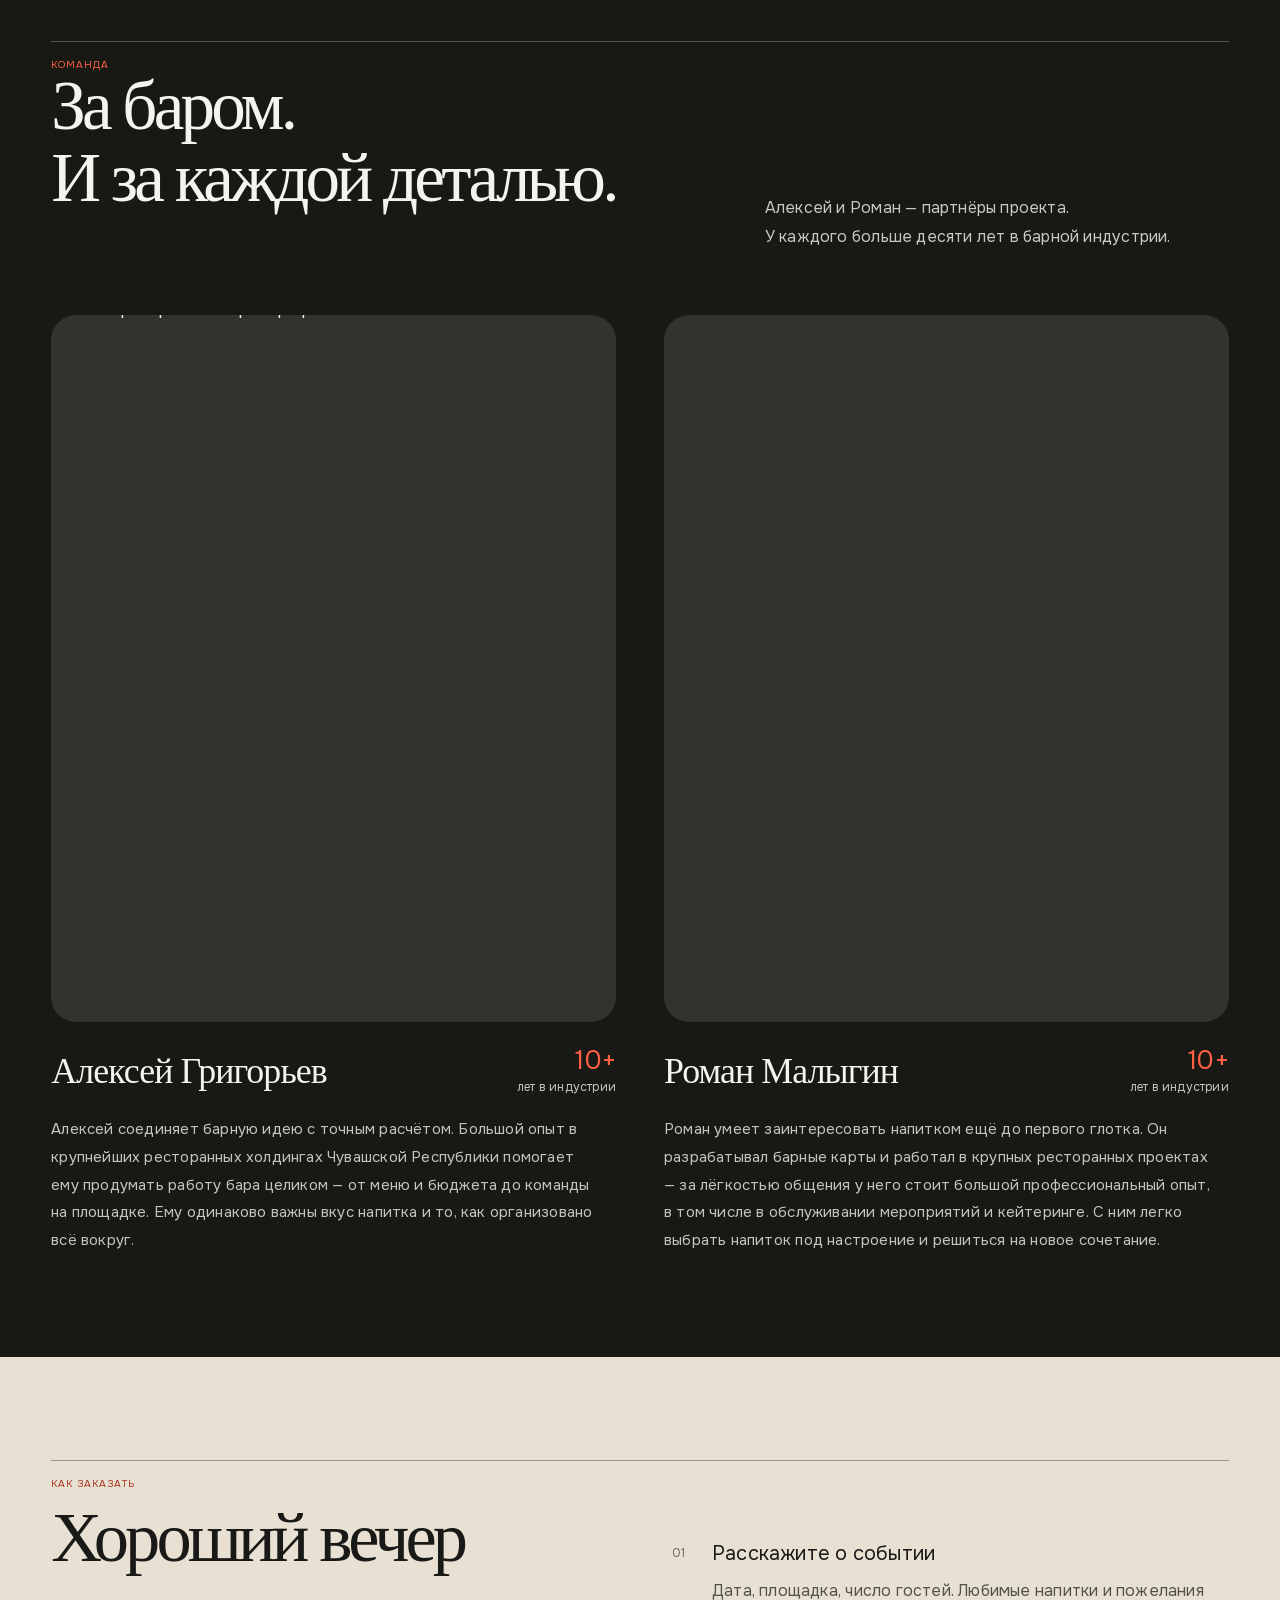
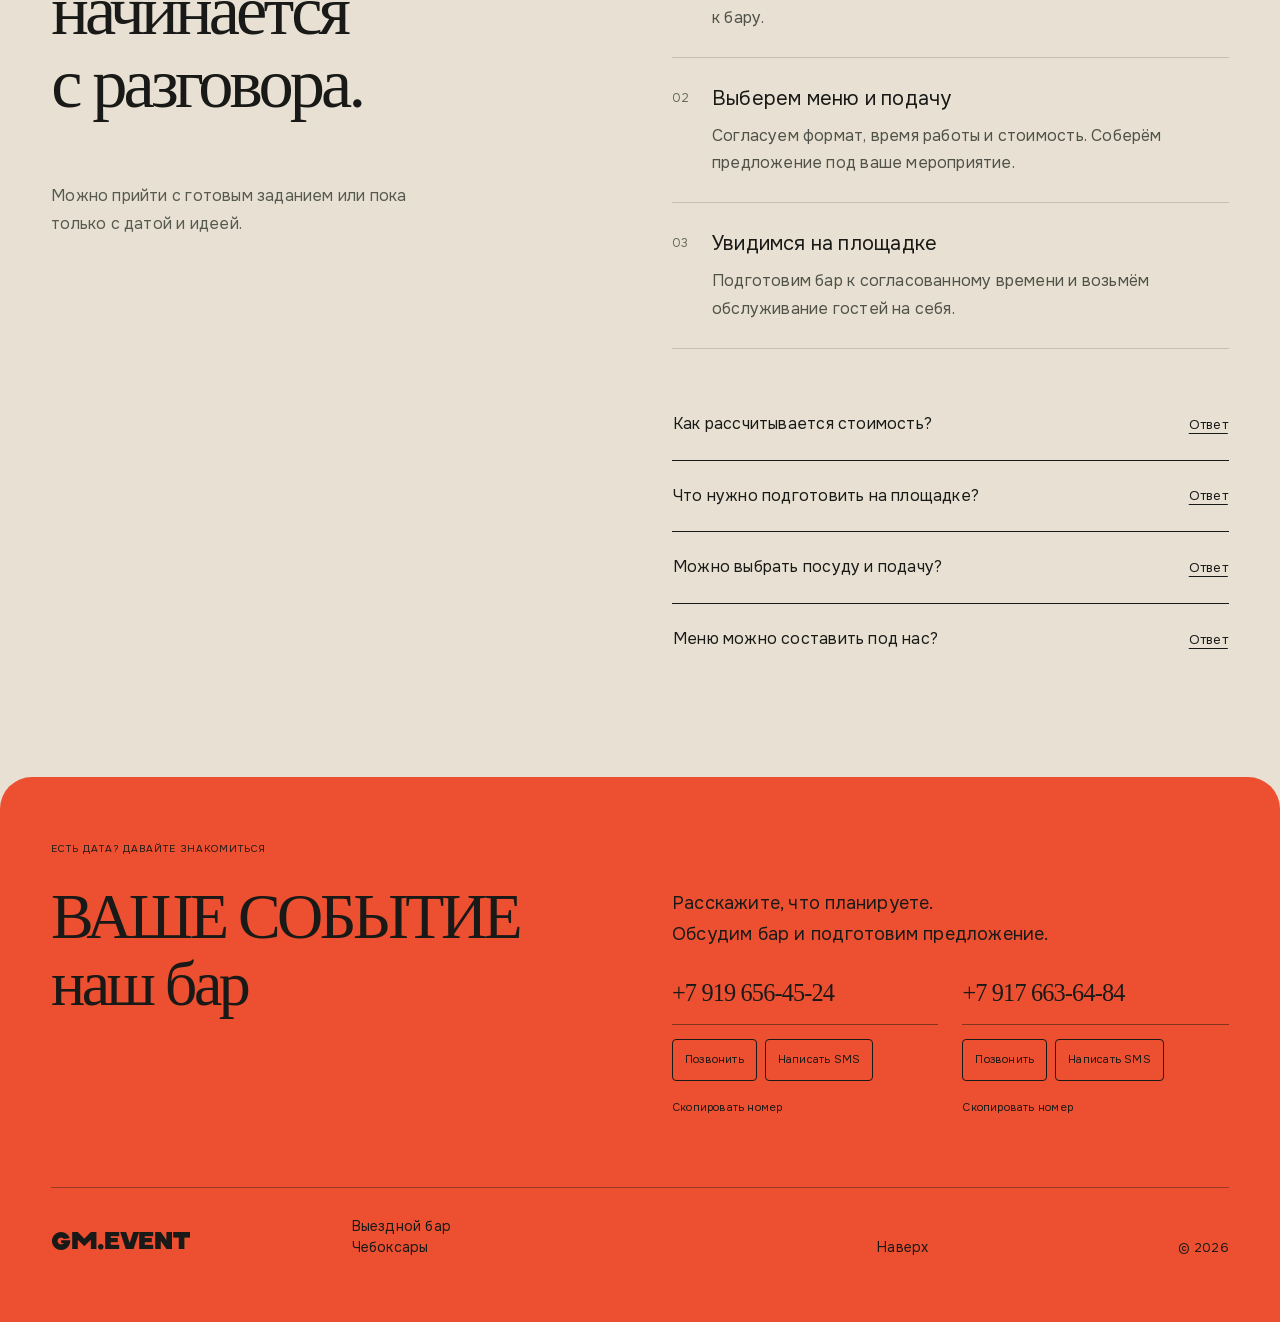
==== commit f9b7c533: "Fix tariff collapse toggle and display only per-drink pricing" ====
--- a/index.html
+++ b/index.html
@@ -1 +1 @@
-<!doctype html><html lang="ru"><head><meta charset="utf-8"><meta name="viewport" content="width=device-width,initial-scale=1"><meta name="robots" content="noindex,nofollow"><title>GM.EVENT — бар для вашего события</title><meta name="description" content="Экспресс, Базовый, Комфорт, Премиум, инфьюз-бар, безалкогольный бар, мастер-классы, коктейльное казино и бармен на час. GM.EVENT, Чебоксары."><link rel="icon" href="[data-uri]"><link rel="stylesheet" href="./bar-style-4ac84452187d.css"></head><body style="--font-body:Onest;--font-logo:RAYDIS;--font-script:Cormorant Garamond"><div id="root" data-page=""><main class="bar-site"><a class="skip-link" href="#presentation">К содержанию</a><section class="hero" id="home" aria-labelledby="hero-title"><div class="announcement">Выездной бар · Чебоксары</div><header class="header wrap"><a class="action-button header-cta" href="#contact"><span>Обсудить мероприятие</span></a><a href="./#home" class="monogram" aria-label="GM.EVENT — на главную">GM.EVENT</a><button type="button" class="menu-toggle" aria-haspopup="dialog" aria-expanded="false" aria-controls="site-menu">Меню</button></header><dialog id="site-menu" class="site-menu" aria-labelledby="site-menu-title"><div class="menu-layout wrap"><div class="menu-top"><a href="./#home" class="monogram" aria-label="GM.EVENT — на главную">GM.EVENT</a><button type="button" class="menu-close">Закрыть меню</button></div><nav class="menu-products" aria-labelledby="site-menu-title"><p class="eyebrow" id="site-menu-title">ВЫБЕРИТЕ ФОРМАТ</p><a href="./express/"><span class="menu-product-name">Экспресс</span></a><a href="./basic/"><span class="menu-product-name">Базовый</span></a><a href="./comfort/"><span class="menu-product-name">Комфорт</span></a><a href="./premium/"><span class="menu-product-name">Премиум</span></a><a href="./infuse-bar/"><span class="menu-product-name">Инфьюз-бар</span></a><a href="./alcohol-free-bar/"><span class="menu-product-name">Безалкогольный бар</span></a><a href="./masterclasses/"><span class="menu-product-name">Мастер-классы</span></a><a href="./cocktail-casino/"><span class="menu-product-name">Коктейльное казино</span></a><a href="./bartender/"><span class="menu-product-name">Бармен на час</span></a></nav><nav class="menu-secondary" aria-label="Разделы сайта"><a href="./#presentation">Подача</a><a href="./#team">Команда</a><a href="#contact">Контакты</a></nav></div></dialog><div class="hero-layout wrap"><div class="hero-intro" data-depth="-34"><h1 id="hero-title"><span class="hero-line">Ваше событие.</span><span class="hero-line hero-line-script">Наш бар.</span></h1></div><div class="hero-bottom"><div><p>Напитки и барная команда<br/>на вашей площадке</p><a href="#formats" class="action-button outline-button hero-action">Выбрать формат <span aria-hidden="true">↗</span></a></div></div><div class="hero-stage"><div class="hero-video-plane" data-depth="64"><div class="hero-media"><div class="hero-film" aria-hidden="true"><video autoPlay="" muted="" playsInline="" loop="" preload="auto" tabindex="-1" poster="./asset-hero-video-poster-0232e0870b.jpg"><source media="(max-width: 640px)" src="./hero-bar-mobile-v6.mp4" type="video/mp4"/><source src="./hero-bar-desktop-v6.mp4" type="video/mp4"/></video></div><button type="button" tabindex="0" data-slot="button" aria-label="Смотреть видео" class="group/button inline-flex shrink-0 items-center justify-center rounded-lg border border-transparent bg-clip-padding text-sm font-medium whitespace-nowrap transition-all outline-none select-none focus-visible:border-ring focus-visible:ring-3 focus-visible:ring-ring/50 active:not-aria-[haspopup]:translate-y-px disabled:pointer-events-none disabled:opacity-50 aria-invalid:border-destructive aria-invalid:ring-3 aria-invalid:ring-destructive/20 dark:aria-invalid:border-destructive/50 dark:aria-invalid:ring-destructive/40 [&amp;_svg]:pointer-events-none [&amp;_svg]:shrink-0 [&amp;_svg:not([class*=&#x27;size-&#x27;])]:size-4 hover:bg-muted hover:text-foreground aria-expanded:bg-muted aria-expanded:text-foreground dark:hover:bg-muted/50 h-8 gap-1.5 px-2.5 has-data-[icon=inline-end]:pr-2 has-data-[icon=inline-start]:pl-2 film-toggle"><svg xmlns="http://www.w3.org/2000/svg" width="15" height="15" viewBox="0 0 24 24" fill="none" stroke="currentColor" stroke-width="2" stroke-linecap="round" stroke-linejoin="round" class="lucide lucide-play" aria-hidden="true"><path d="M5 5a2 2 0 0 1 3.008-1.728l11.997 6.998a2 2 0 0 1 .003 3.458l-12 7A2 2 0 0 1 5 19z"></path></svg><span>Загрузка…</span></button></div></div><div class="hero-caption">Вкус. Подача. Атмосфера.</div></div></div></section><section class="presentation wrap section" id="presentation" aria-labelledby="presentation-title"><div class="section-top"><p class="eyebrow dark-label"><span class="section-number">01</span> МЕНЮ И ПОДАЧА</p></div><div class="gallery-heading" data-reveal="true"><h2 id="presentation-title" class="paired-heading" aria-label="Коктейли и подача"><span class="heading-line">Коктейли</span><span class="section-script">и подача</span></h2><div class="gallery-intro"><p>Начинаем с ваших любимых напитков. Подбираем сочетания, посуду и подачу под формат события.</p><a class="action-button outline-button" href="#formats">Выбрать формат</a></div></div><fieldset class="drinkware-options" aria-label="Посуда для подачи"><button type="button" aria-pressed="true" aria-controls="cocktail-gallery">В стекле</button><button type="button" aria-pressed="false" aria-controls="cocktail-gallery">В одноразовой посуде</button></fieldset><div class="cocktail-gallery" id="cocktail-gallery" aria-label="Коктейли в стекле"><figure class="cocktail-card" data-reveal="true" data-scroll-photo="true"><img src="./asset-coupe-v1-a9d5fb5de2.jpg" alt="Светлый коктейль с пеной и цедрой в тонком бокале на ножке" width="1122" height="1402" loading="lazy"/></figure><figure class="cocktail-card" data-reveal="true" data-scroll-photo="true"><img src="./asset-highball-v1-2c696b7634.jpg" alt="Золотистый коктейль со льдом и грейпфрутом в высоком бокале" width="1122" height="1402" loading="lazy"/></figure><figure class="cocktail-card" data-reveal="true" data-scroll-photo="true"><img src="./asset-rocks-v1-5a23c791d7.jpg" alt="Янтарный коктейль с крупным кубом льда и цедрой в низком бокале" width="1122" height="1402" loading="lazy"/></figure></div></section><section class="formats wrap section" id="formats" aria-labelledby="formats-title"><div class="section-top"><p class="eyebrow dark-label"><span class="section-number">02</span> ФОРМАТЫ</p></div><div class="formats-heading" data-reveal="true"><h2 id="formats-title">У каждого события<br/>свой характер.</h2><p>Четыре варианта коктейльного бара и пять отдельных направлений — от инфьюзов до мастер-классов. Начнём с того, что подходит вашему событию.</p></div><div class="format-studio"><figure class="format-preview"><img src="./asset-disposable-cucumber-v2-c8f4249dd3.jpg" alt="Светлый напиток с огурцом в прозрачной одноразовой посуде" width="1122" height="1402" loading="lazy"/><figcaption><span>Коктейльный бар</span><span>Экспресс</span></figcaption></figure><div class="tariff-list" aria-label="Тарифы коктейльного бара"><article data-reveal="true" class="tariff is-selected"><h3><button type="button" id="tariff-express" aria-expanded="true" aria-controls="panel-express"><span>Экспресс</span><span class="tariff-symbol" aria-hidden="true">−</span></button></h3><p class="tariff-short">В ритме вашего события</p><p class="tariff-rate">от <!-- -->40 000 ₽<!-- --> <span>· <!-- -->400 ₽<!-- --> за напиток</span></p><div class="tariff-panel" id="panel-express" role="region" aria-labelledby="tariff-express"><p>Лаконичное коктейльное меню, быстрая подача и удобная одноразовая посуда. Формат для welcome-зон, корпоративов и вечеринок, где гости много общаются и перемещаются по площадке.</p><dl class="tariff-facts"><div><dt>Выбор меню</dt><dd>До 5 позиций. Алкогольные и безалкогольные напитки в согласованном соотношении.</dd></div><div><dt>Особенности</dt><dd>Готовая карта; одноразовая посуда; лаконичные украшения.</dd></div><div><dt>Включено</dt><dd>Алкоголь и ингредиенты по меню, лёд, расходные материалы, посуда тарифа, украшения, барная стойка и работа барменов. Логистика обговаривается индивидуально</dd></div></dl><p class="tariff-minimum">Стартовый пакет: <!-- -->100<!-- --> напитков / <!-- -->2<!-- --> часа. <!-- -->Доставка и монтаж рассчитываются отдельно с учётом расположения и условий площадки.</p><div class="tariff-bottom"><a href="#contact" class="editorial-link">Получить расчёт</a><a href="./express/" class="editorial-link">Все пакеты ↗</a></div></div></article><article data-reveal="true" class="tariff"><h3><button type="button" id="tariff-basic" aria-expanded="false" aria-controls="panel-basic"><span>Базовый</span><span class="tariff-symbol" aria-hidden="true">+</span></button></h3><p class="tariff-short">Коктейльный бар в вашем пространстве</p><p class="tariff-rate">от <!-- -->45 000 ₽<!-- --> <span>· <!-- -->450 ₽<!-- --> за напиток</span></p><div class="tariff-panel" id="panel-basic" role="region" aria-labelledby="tariff-basic" hidden=""><p>Любимые коктейли, стеклянная посуда. Продуманный формат для свадьбы, дня рождения или корпоративного вечера со сдержанной и аккуратной подачей.</p><dl class="tariff-facts"><div><dt>Выбор меню</dt><dd>До 5 позиций. Алкогольные и безалкогольные напитки в согласованном соотношении.</dd></div><div><dt>Особенности</dt><dd>Готовая карта; стеклянные бокалы; лаконичные украшения.</dd></div><div><dt>Включено</dt><dd>Алкоголь и ингредиенты по меню, лёд, расходные материалы, посуда тарифа, украшения, барная стойка и работа барменов. Логистика обговаривается индивидуально</dd></div></dl><p class="tariff-minimum">Стартовый пакет: <!-- -->100<!-- --> напитков / <!-- -->2<!-- --> часа. <!-- -->Доставка и монтаж рассчитываются отдельно с учётом расположения и условий площадки.</p><div class="tariff-bottom"><a href="#contact" class="editorial-link">Получить расчёт</a><a href="./basic/" class="editorial-link">Все пакеты ↗</a></div></div></article><article data-reveal="true" class="tariff"><h3><button type="button" id="tariff-comfort" aria-expanded="false" aria-controls="panel-comfort"><span>Комфорт</span><span class="tariff-symbol" aria-hidden="true">+</span></button></h3><p class="tariff-short">Меню с характером вашего события</p><p class="tariff-rate">от <!-- -->60 000 ₽<!-- --> <span>· <!-- -->600 ₽<!-- --> за напиток</span></p><div class="tariff-panel" id="panel-comfort" role="region" aria-labelledby="tariff-comfort" hidden=""><p>Любимые вкусы, настроение вечера и детали оформления становятся основой вашей коктейльной карты. Мы разрабатываем сочетания, подбираем бокалы и продумываем украшения, чтобы напитки поддерживали общую идею праздника.</p><dl class="tariff-facts"><div><dt>Выбор меню</dt><dd>До 5 позиций. Алкогольные и безалкогольные напитки в согласованном соотношении.</dd></div><div><dt>Особенности</dt><dd>Индивидуальное меню; стеклянные бокалы; согласованные украшения. Одна концепция меню и один этап корректировок.</dd></div><div><dt>Включено</dt><dd>Алкоголь и ингредиенты по меню, лёд, расходные материалы, посуда тарифа, украшения, барная стойка и работа барменов. Разработка меню в рамках тарифа. Логистика, доставка и монтаж</dd></div></dl><p class="tariff-minimum">Стартовый пакет: <!-- -->100<!-- --> напитков / <!-- -->2<!-- --> часа. <!-- -->Стоимость и порядок дегустации согласовываются отдельно.</p><div class="tariff-bottom"><a href="#contact" class="editorial-link">Обсудить своё меню</a><a href="./comfort/" class="editorial-link">Все пакеты ↗</a></div></div></article><article data-reveal="true" class="tariff"><h3><button type="button" id="tariff-premium" aria-expanded="false" aria-controls="panel-premium"><span>Премиум</span><span class="tariff-symbol" aria-hidden="true">+</span></button></h3><p class="tariff-short">Вкус и подача, продуманные в деталях</p><p class="tariff-rate">от <!-- -->80 000 ₽<!-- --> <span>· <!-- -->800 ₽<!-- --> за напиток</span></p><div class="tariff-panel" id="panel-premium" role="region" aria-labelledby="tariff-premium" hidden=""><p>Индивидуальное коктейльное меню, премиальные алкогольные основы и выразительное стекло. Мы соединяем вкус, аромат и оформление в подаче, которая становится частью вашего события.</p><dl class="tariff-facts"><div><dt>Выбор меню</dt><dd>До 5 позиций. Алкогольные и безалкогольные напитки в согласованном соотношении.</dd></div><div><dt>Особенности</dt><dd>Индивидуальное меню; согласованные премиальные основы и стекло; авторский декор. Одна концепция меню и один этап корректировок. Персонализация декора одной позиции.</dd></div><div><dt>Включено</dt><dd>Алкоголь и ингредиенты по меню, лёд, расходные материалы, посуда тарифа, украшения, барная стойка и работа барменов. Разработка меню в рамках тарифа. Логистика, доставка и монтаж</dd></div></dl><p class="tariff-minimum">Стартовый пакет: <!-- -->100<!-- --> напитков / <!-- -->2<!-- --> часа. <!-- -->Стоимость и порядок дегустации согласовываются отдельно.</p><div class="tariff-bottom"><a href="#contact" class="editorial-link">Обсудить Премиум</a><a href="./premium/" class="editorial-link">Все пакеты ↗</a></div></div></article></div></div><div class="additional-heading"><h3>Ещё больше способов<br/>собрать гостей.</h3><p>Отдельные направления для вашего события</p></div><nav class="service-links additional-services" aria-label="Дополнительные форматы"><a class="service-page-link" data-reveal="true" href="./infuse-bar/"><div class="service-link-copy"><h3>Инфьюз-бар</h3><p>Бар на основе инфьюзов — напитков, в которых основа перенимает вкус и аромат ягод, фруктов, трав или специй при настаивании. Подачу оформляем в лаконичном минимализме или русском народном стиле.</p></div><span class="service-link-label">Подробнее ↗</span></a><a class="service-page-link" data-reveal="true" href="./alcohol-free-bar/"><div class="service-link-copy"><h3>Безалкогольный бар</h3><p>Отдельный бар с безалкогольным меню. Подбираем сочетания, продумываем баланс вкуса и красивую подачу, чтобы каждый гость мог выбрать напиток под настроение.</p></div><span class="service-link-label">Подробнее ↗</span></a><a class="service-page-link" data-reveal="true" href="./masterclasses/"><div class="service-link-copy"><h3>Мастер-классы</h3><p>Коктейльный мастер-класс для вашей компании. Знакомимся с ингредиентами и барными приёмами, разбираемся во вкусовых сочетаниях и пробуем себя в приготовлении напитков.</p></div><span class="service-link-label">Подробнее ↗</span></a><a class="service-page-link" data-reveal="true" href="./cocktail-casino/"><div class="service-link-copy"><h3>Коктейльное казино</h3><p>Игровой формат вокруг коктейлей для вашей компании. Обсудим, как включить его в программу события, подобрать напитки и организовать участие гостей.</p></div><span class="service-link-label">Подробнее ↗</span></a><a class="service-page-link" data-reveal="true" href="./bartender/"><div class="service-link-copy"><h3>Бармен на час</h3><p>Для домашней вечеринки или площадки, где уже есть бар. Поможем с меню и списком закупки, приготовим напитки и обслужим гостей. Продолжительность работы согласуем заранее.</p></div><span class="service-link-label">Подробнее ↗</span></a></nav></section><section class="team dark" id="team" aria-labelledby="team-title"><div class="wrap section"><div class="section-top"><p class="eyebrow"><span class="section-number">03</span> КОМАНДА</p></div><div class="team-heading" data-reveal="true"><h2 id="team-title">За баром.<br/>И за каждой деталью.</h2><p>Алексей и Роман — партнёры проекта.<br/>У каждого больше десяти лет в барной индустрии.</p></div><div class="founders-grid"><article class="founder" data-reveal="true"><div class="founder-photo alex paired-portrait"><img src="./asset-team-portraits-alex-tone-v4-8f4a0aaccf.jpg" alt="Алексей Григорьев — партнёр проекта" width="1584" height="993" loading="lazy"/></div><div class="founder-title"><h3>Алексей Григорьев</h3><span><strong>10+</strong>лет в индустрии</span></div><p>Алексей соединяет барную идею с точным расчётом. Большой опыт в крупнейших ресторанных холдингах Чувашской Республики помогает ему продумать работу бара целиком — от меню и бюджета до команды на площадке. Ему одинаково важны вкус напитка и то, как организовано всё вокруг.</p></article><article class="founder" data-reveal="true"><div class="founder-photo roman paired-portrait"><img src="./asset-team-portraits-diptych-v3-ca0f97ed26.jpg" alt="Роман Малыгин — партнёр проекта" width="1586" height="992" loading="lazy"/></div><div class="founder-title"><h3>Роман Малыгин</h3><span><strong>10+</strong>лет в индустрии</span></div><p>Роман умеет заинтересовать напитком ещё до первого глотка. Он разрабатывал барные карты и работал в крупных ресторанных проектах — за лёгкостью общения у него стоит большой профессиональный опыт, в том числе в обслуживании мероприятий и кейтеринге. С ним легко выбрать напиток под настроение и решиться на новое сочетание.</p></article></div></div></section><section class="how wrap section" id="how" aria-labelledby="how-title"><div class="section-top"><p class="eyebrow dark-label"><span class="section-number">04</span> КАК ЗАКАЗАТЬ</p></div><div class="how-grid"><div data-reveal="true"><h2 id="how-title">Хороший вечер<br/>начинается<br/>с разговора.</h2><p class="how-intro">Можно прийти с готовым заданием или пока только с датой и идеей.</p></div><div class="how-content"><ol class="steps"><li data-reveal="true"><span>01</span><div><h3>Расскажите о событии</h3><p>Дата, площадка, число гостей. Любимые напитки и пожелания к бару.</p></div></li><li data-reveal="true"><span>02</span><div><h3>Выберем меню и подачу</h3><p>Согласуем формат, время работы и стоимость. Соберём предложение под ваше мероприятие.</p></div></li><li data-reveal="true"><span>03</span><div><h3>Увидимся на площадке</h3><p>Подготовим бар к согласованному времени и возьмём обслуживание гостей на себя.</p></div></li></ol><div data-orientation="vertical" data-slot="accordion" class="flex w-full flex-col faq"><div data-orientation="vertical" data-hidden="" data-index="-1" data-closed="" data-slot="accordion-item" class="not-last:border-b"><h3 data-orientation="vertical" data-hidden="" data-index="-1" data-closed="" class="flex"><button type="button" data-value="" data-orientation="vertical" data-hidden="" data-index="-1" tabindex="0" aria-disabled="false" aria-expanded="false" id="base-ui-_R_qmH2_" data-slot="accordion-trigger" class="focus-visible:ring-ring/50 focus-visible:border-ring focus-visible:after:border-ring **:data-[slot=accordion-trigger-icon]:text-muted-foreground rounded-lg py-2.5 text-left text-sm font-medium hover:underline focus-visible:ring-3 **:data-[slot=accordion-trigger-icon]:ml-auto **:data-[slot=accordion-trigger-icon]:size-4 group/accordion-trigger relative flex flex-1 items-start justify-between border border-transparent transition-all outline-none aria-disabled:pointer-events-none aria-disabled:opacity-50 faq-trigger">Как рассчитывается стоимость?<span class="accordion-state" aria-hidden="true"><span class="when-closed">Ответ</span><span class="when-open">Скрыть</span></span></button></h3></div><div data-orientation="vertical" data-hidden="" data-index="-1" data-closed="" data-slot="accordion-item" class="not-last:border-b"><h3 data-orientation="vertical" data-hidden="" data-index="-1" data-closed="" class="flex"><button type="button" data-value="" data-orientation="vertical" data-hidden="" data-index="-1" tabindex="0" aria-disabled="false" aria-expanded="false" id="base-ui-_R_1amH2_" data-slot="accordion-trigger" class="focus-visible:ring-ring/50 focus-visible:border-ring focus-visible:after:border-ring **:data-[slot=accordion-trigger-icon]:text-muted-foreground rounded-lg py-2.5 text-left text-sm font-medium hover:underline focus-visible:ring-3 **:data-[slot=accordion-trigger-icon]:ml-auto **:data-[slot=accordion-trigger-icon]:size-4 group/accordion-trigger relative flex flex-1 items-start justify-between border border-transparent transition-all outline-none aria-disabled:pointer-events-none aria-disabled:opacity-50 faq-trigger">Что нужно подготовить на площадке?<span class="accordion-state" aria-hidden="true"><span class="when-closed">Ответ</span><span class="when-open">Скрыть</span></span></button></h3></div><div data-orientation="vertical" data-hidden="" data-index="-1" data-closed="" data-slot="accordion-item" class="not-last:border-b"><h3 data-orientation="vertical" data-hidden="" data-index="-1" data-closed="" class="flex"><button type="button" data-value="" data-orientation="vertical" data-hidden="" data-index="-1" tabindex="0" aria-disabled="false" aria-expanded="false" id="base-ui-_R_1qmH2_" data-slot="accordion-trigger" class="focus-visible:ring-ring/50 focus-visible:border-ring focus-visible:after:border-ring **:data-[slot=accordion-trigger-icon]:text-muted-foreground rounded-lg py-2.5 text-left text-sm font-medium hover:underline focus-visible:ring-3 **:data-[slot=accordion-trigger-icon]:ml-auto **:data-[slot=accordion-trigger-icon]:size-4 group/accordion-trigger relative flex flex-1 items-start justify-between border border-transparent transition-all outline-none aria-disabled:pointer-events-none aria-disabled:opacity-50 faq-trigger">Можно выбрать посуду и подачу?<span class="accordion-state" aria-hidden="true"><span class="when-closed">Ответ</span><span class="when-open">Скрыть</span></span></button></h3></div><div data-orientation="vertical" data-hidden="" data-index="-1" data-closed="" data-slot="accordion-item" class="not-last:border-b"><h3 data-orientation="vertical" data-hidden="" data-index="-1" data-closed="" class="flex"><button type="button" data-value="" data-orientation="vertical" data-hidden="" data-index="-1" tabindex="0" aria-disabled="false" aria-expanded="false" id="base-ui-_R_2amH2_" data-slot="accordion-trigger" class="focus-visible:ring-ring/50 focus-visible:border-ring focus-visible:after:border-ring **:data-[slot=accordion-trigger-icon]:text-muted-foreground rounded-lg py-2.5 text-left text-sm font-medium hover:underline focus-visible:ring-3 **:data-[slot=accordion-trigger-icon]:ml-auto **:data-[slot=accordion-trigger-icon]:size-4 group/accordion-trigger relative flex flex-1 items-start justify-between border border-transparent transition-all outline-none aria-disabled:pointer-events-none aria-disabled:opacity-50 faq-trigger">Меню можно составить под нас?<span class="accordion-state" aria-hidden="true"><span class="when-closed">Ответ</span><span class="when-open">Скрыть</span></span></button></h3></div></div></div></div></section><footer class="contact" id="contact"><div class="wrap section"><p class="eyebrow">ЕСТЬ ДАТА? ДАВАЙТЕ ЗНАКОМИТЬСЯ</p><div class="contact-grid"><div class="contact-title"><h2 class="paired-heading"><span class="heading-line">ВАШЕ СОБЫТИЕ</span><span class="section-script">наш бар</span></h2></div><div class="contact-info"><p>Расскажите, что планируете.<br/>Обсудим бар и подготовим предложение.</p><div class="contact-phones"><div class="phone-contact"><a class="phone-link" href="tel:+79196564524">+7 919 656-45-24</a><div class="contact-actions"><a class="action-button contact-button" href="tel:+79196564524">Позвонить</a><a class="action-button contact-button outline-button" href="sms:+79196564524?body=%D0%97%D0%B4%D1%80%D0%B0%D0%B2%D1%81%D1%82%D0%B2%D1%83%D0%B9%D1%82%D0%B5!%20%D0%A5%D0%BE%D1%82%D0%B8%D0%BC%20%D0%BE%D0%B1%D1%81%D1%83%D0%B4%D0%B8%D1%82%D1%8C%20%D0%B1%D0%B0%D1%80%20%D0%B4%D0%BB%D1%8F%20%D0%BC%D0%B5%D1%80%D0%BE%D0%BF%D1%80%D0%B8%D1%8F%D1%82%D0%B8%D1%8F.%20%D0%94%D0%B0%D1%82%D0%B0%3A%20.%20%D0%93%D0%BE%D1%81%D1%82%D0%B5%D0%B9%3A%20.%20%D0%9F%D0%BB%D0%BE%D1%89%D0%B0%D0%B4%D0%BA%D0%B0%3A%20.">Написать SMS</a></div><button type="button" tabindex="0" data-slot="button" class="group/button inline-flex shrink-0 items-center justify-center rounded-lg border border-transparent bg-clip-padding text-sm font-medium whitespace-nowrap transition-all outline-none select-none focus-visible:border-ring focus-visible:ring-3 focus-visible:ring-ring/50 active:not-aria-[haspopup]:translate-y-px disabled:pointer-events-none disabled:opacity-50 aria-invalid:border-destructive aria-invalid:ring-3 aria-invalid:ring-destructive/20 dark:aria-invalid:border-destructive/50 dark:aria-invalid:ring-destructive/40 [&amp;_svg]:pointer-events-none [&amp;_svg]:shrink-0 [&amp;_svg:not([class*=&#x27;size-&#x27;])]:size-4 hover:bg-muted hover:text-foreground aria-expanded:bg-muted aria-expanded:text-foreground dark:hover:bg-muted/50 h-8 gap-1.5 px-2.5 has-data-[icon=inline-end]:pr-2 has-data-[icon=inline-start]:pl-2 copy-phone">Скопировать номер</button><output class="copy-status" aria-live="polite"></output></div><div class="phone-contact"><a class="phone-link" href="tel:+79176636484">+7 917 663-64-84</a><div class="contact-actions"><a class="action-button contact-button" href="tel:+79176636484">Позвонить</a><a class="action-button contact-button outline-button" href="sms:+79176636484?body=%D0%97%D0%B4%D1%80%D0%B0%D0%B2%D1%81%D1%82%D0%B2%D1%83%D0%B9%D1%82%D0%B5!%20%D0%A5%D0%BE%D1%82%D0%B8%D0%BC%20%D0%BE%D0%B1%D1%81%D1%83%D0%B4%D0%B8%D1%82%D1%8C%20%D0%B1%D0%B0%D1%80%20%D0%B4%D0%BB%D1%8F%20%D0%BC%D0%B5%D1%80%D0%BE%D0%BF%D1%80%D0%B8%D1%8F%D1%82%D0%B8%D1%8F.%20%D0%94%D0%B0%D1%82%D0%B0%3A%20.%20%D0%93%D0%BE%D1%81%D1%82%D0%B5%D0%B9%3A%20.%20%D0%9F%D0%BB%D0%BE%D1%89%D0%B0%D0%B4%D0%BA%D0%B0%3A%20.">Написать SMS</a></div><button type="button" tabindex="0" data-slot="button" class="group/button inline-flex shrink-0 items-center justify-center rounded-lg border border-transparent bg-clip-padding text-sm font-medium whitespace-nowrap transition-all outline-none select-none focus-visible:border-ring focus-visible:ring-3 focus-visible:ring-ring/50 active:not-aria-[haspopup]:translate-y-px disabled:pointer-events-none disabled:opacity-50 aria-invalid:border-destructive aria-invalid:ring-3 aria-invalid:ring-destructive/20 dark:aria-invalid:border-destructive/50 dark:aria-invalid:ring-destructive/40 [&amp;_svg]:pointer-events-none [&amp;_svg]:shrink-0 [&amp;_svg:not([class*=&#x27;size-&#x27;])]:size-4 hover:bg-muted hover:text-foreground aria-expanded:bg-muted aria-expanded:text-foreground dark:hover:bg-muted/50 h-8 gap-1.5 px-2.5 has-data-[icon=inline-end]:pr-2 has-data-[icon=inline-start]:pl-2 copy-phone">Скопировать номер</button><output class="copy-status" aria-live="polite"></output></div></div></div></div><div class="footer-bottom"><a href="./#home" class="brand" aria-label="GM.EVENT — на главную">GM.EVENT</a><p>Выездной бар<br/>Чебоксары</p><a href="#home">Наверх</a><span>© 2026</span></div></div></footer></main></div><script defer src="./bar-app-f8502e62e667.js"></script></body></html>+<!doctype html><html lang="ru"><head><meta charset="utf-8"><meta name="viewport" content="width=device-width,initial-scale=1"><meta name="robots" content="noindex,nofollow"><title>GM.EVENT — бар для вашего события</title><meta name="description" content="Экспресс, Базовый, Комфорт, Премиум, инфьюз-бар, безалкогольный бар, мастер-классы, коктейльное казино и бармен на час. GM.EVENT, Чебоксары."><link rel="icon" href="[data-uri]"><link rel="stylesheet" href="./bar-style-4ac84452187d.css"></head><body style="--font-body:Onest;--font-logo:RAYDIS;--font-script:Cormorant Garamond"><div id="root" data-page=""><main class="bar-site"><a class="skip-link" href="#presentation">К содержанию</a><section class="hero" id="home" aria-labelledby="hero-title"><div class="announcement">Выездной бар · Чебоксары</div><header class="header wrap"><a class="action-button header-cta" href="#contact"><span>Обсудить мероприятие</span></a><a href="./#home" class="monogram" aria-label="GM.EVENT — на главную">GM.EVENT</a><button type="button" class="menu-toggle" aria-haspopup="dialog" aria-expanded="false" aria-controls="site-menu">Меню</button></header><dialog id="site-menu" class="site-menu" aria-labelledby="site-menu-title"><div class="menu-layout wrap"><div class="menu-top"><a href="./#home" class="monogram" aria-label="GM.EVENT — на главную">GM.EVENT</a><button type="button" class="menu-close">Закрыть меню</button></div><nav class="menu-products" aria-labelledby="site-menu-title"><p class="eyebrow" id="site-menu-title">ВЫБЕРИТЕ ФОРМАТ</p><a href="./express/"><span class="menu-product-name">Экспресс</span></a><a href="./basic/"><span class="menu-product-name">Базовый</span></a><a href="./comfort/"><span class="menu-product-name">Комфорт</span></a><a href="./premium/"><span class="menu-product-name">Премиум</span></a><a href="./infuse-bar/"><span class="menu-product-name">Инфьюз-бар</span></a><a href="./alcohol-free-bar/"><span class="menu-product-name">Безалкогольный бар</span></a><a href="./masterclasses/"><span class="menu-product-name">Мастер-классы</span></a><a href="./cocktail-casino/"><span class="menu-product-name">Коктейльное казино</span></a><a href="./bartender/"><span class="menu-product-name">Бармен на час</span></a></nav><nav class="menu-secondary" aria-label="Разделы сайта"><a href="./#presentation">Подача</a><a href="./#team">Команда</a><a href="#contact">Контакты</a></nav></div></dialog><div class="hero-layout wrap"><div class="hero-intro" data-depth="-34"><h1 id="hero-title"><span class="hero-line">Ваше событие.</span><span class="hero-line hero-line-script">Наш бар.</span></h1></div><div class="hero-bottom"><div><p>Напитки и барная команда<br/>на вашей площадке</p><a href="#formats" class="action-button outline-button hero-action">Выбрать формат <span aria-hidden="true">↗</span></a></div></div><div class="hero-stage"><div class="hero-video-plane" data-depth="64"><div class="hero-media"><div class="hero-film" aria-hidden="true"><video autoPlay="" muted="" playsInline="" loop="" preload="auto" tabindex="-1" poster="./asset-hero-video-poster-0232e0870b.jpg"><source media="(max-width: 640px)" src="./hero-bar-mobile-v6.mp4" type="video/mp4"/><source src="./hero-bar-desktop-v6.mp4" type="video/mp4"/></video></div><button type="button" tabindex="0" data-slot="button" aria-label="Смотреть видео" class="group/button inline-flex shrink-0 items-center justify-center rounded-lg border border-transparent bg-clip-padding text-sm font-medium whitespace-nowrap transition-all outline-none select-none focus-visible:border-ring focus-visible:ring-3 focus-visible:ring-ring/50 active:not-aria-[haspopup]:translate-y-px disabled:pointer-events-none disabled:opacity-50 aria-invalid:border-destructive aria-invalid:ring-3 aria-invalid:ring-destructive/20 dark:aria-invalid:border-destructive/50 dark:aria-invalid:ring-destructive/40 [&amp;_svg]:pointer-events-none [&amp;_svg]:shrink-0 [&amp;_svg:not([class*=&#x27;size-&#x27;])]:size-4 hover:bg-muted hover:text-foreground aria-expanded:bg-muted aria-expanded:text-foreground dark:hover:bg-muted/50 h-8 gap-1.5 px-2.5 has-data-[icon=inline-end]:pr-2 has-data-[icon=inline-start]:pl-2 film-toggle"><svg xmlns="http://www.w3.org/2000/svg" width="15" height="15" viewBox="0 0 24 24" fill="none" stroke="currentColor" stroke-width="2" stroke-linecap="round" stroke-linejoin="round" class="lucide lucide-play" aria-hidden="true"><path d="M5 5a2 2 0 0 1 3.008-1.728l11.997 6.998a2 2 0 0 1 .003 3.458l-12 7A2 2 0 0 1 5 19z"></path></svg><span>Загрузка…</span></button></div></div><div class="hero-caption">Вкус. Подача. Атмосфера.</div></div></div></section><section class="presentation wrap section" id="presentation" aria-labelledby="presentation-title"><div class="section-top"><p class="eyebrow dark-label"><span class="section-number">01</span> МЕНЮ И ПОДАЧА</p></div><div class="gallery-heading" data-reveal="true"><h2 id="presentation-title" class="paired-heading" aria-label="Коктейли и подача"><span class="heading-line">Коктейли</span><span class="section-script">и подача</span></h2><div class="gallery-intro"><p>Начинаем с ваших любимых напитков. Подбираем сочетания, посуду и подачу под формат события.</p><a class="action-button outline-button" href="#formats">Выбрать формат</a></div></div><fieldset class="drinkware-options" aria-label="Посуда для подачи"><button type="button" aria-pressed="true" aria-controls="cocktail-gallery">В стекле</button><button type="button" aria-pressed="false" aria-controls="cocktail-gallery">В одноразовой посуде</button></fieldset><div class="cocktail-gallery" id="cocktail-gallery" aria-label="Коктейли в стекле"><figure class="cocktail-card" data-reveal="true" data-scroll-photo="true"><img src="./asset-coupe-v1-a9d5fb5de2.jpg" alt="Светлый коктейль с пеной и цедрой в тонком бокале на ножке" width="1122" height="1402" loading="lazy"/></figure><figure class="cocktail-card" data-reveal="true" data-scroll-photo="true"><img src="./asset-highball-v1-2c696b7634.jpg" alt="Золотистый коктейль со льдом и грейпфрутом в высоком бокале" width="1122" height="1402" loading="lazy"/></figure><figure class="cocktail-card" data-reveal="true" data-scroll-photo="true"><img src="./asset-rocks-v1-5a23c791d7.jpg" alt="Янтарный коктейль с крупным кубом льда и цедрой в низком бокале" width="1122" height="1402" loading="lazy"/></figure></div></section><section class="formats wrap section" id="formats" aria-labelledby="formats-title"><div class="section-top"><p class="eyebrow dark-label"><span class="section-number">02</span> ФОРМАТЫ</p></div><div class="formats-heading" data-reveal="true"><h2 id="formats-title">У каждого события<br/>свой характер.</h2><p>Четыре варианта коктейльного бара и пять отдельных направлений — от инфьюзов до мастер-классов. Начнём с того, что подходит вашему событию.</p></div><div class="format-studio"><figure class="format-preview"><img src="./asset-disposable-cucumber-v2-c8f4249dd3.jpg" alt="Светлый напиток с огурцом в прозрачной одноразовой посуде" width="1122" height="1402" loading="lazy"/><figcaption><span>Коктейльный бар</span><span>Экспресс</span></figcaption></figure><div class="tariff-list" aria-label="Тарифы коктейльного бара"><article data-reveal="true" class="tariff is-selected"><h3><button type="button" id="tariff-express" aria-expanded="true" aria-controls="panel-express"><span>Экспресс</span><span class="tariff-symbol" aria-hidden="true">−</span></button></h3><p class="tariff-short">В ритме вашего события</p><p class="tariff-rate">400 ₽<!-- --> <span>за напиток</span></p><div class="tariff-panel" id="panel-express" role="region" aria-labelledby="tariff-express"><p>Лаконичное коктейльное меню, быстрая подача и удобная одноразовая посуда. Формат для welcome-зон, корпоративов и вечеринок, где гости много общаются и перемещаются по площадке.</p><dl class="tariff-facts"><div><dt>Выбор меню</dt><dd>До 5 позиций. Алкогольные и безалкогольные напитки в согласованном соотношении.</dd></div><div><dt>Особенности</dt><dd>Готовая карта; одноразовая посуда; лаконичные украшения.</dd></div><div><dt>Включено</dt><dd>Алкоголь и ингредиенты по меню, лёд, расходные материалы, посуда тарифа, украшения, барная стойка и работа барменов. Логистика обговаривается индивидуально</dd></div></dl><p class="tariff-minimum">Стартовый пакет: <!-- -->100<!-- --> напитков / <!-- -->2<!-- --> часа. <!-- -->Доставка и монтаж рассчитываются отдельно с учётом расположения и условий площадки.</p><div class="tariff-bottom"><a href="#contact" class="editorial-link">Получить расчёт</a><a href="./express/" class="editorial-link">Все пакеты ↗</a></div></div></article><article data-reveal="true" class="tariff"><h3><button type="button" id="tariff-basic" aria-expanded="false" aria-controls="panel-basic"><span>Базовый</span><span class="tariff-symbol" aria-hidden="true">+</span></button></h3><p class="tariff-short">Коктейльный бар в вашем пространстве</p><p class="tariff-rate">450 ₽<!-- --> <span>за напиток</span></p><div class="tariff-panel" id="panel-basic" role="region" aria-labelledby="tariff-basic" hidden=""><p>Любимые коктейли, стеклянная посуда. Продуманный формат для свадьбы, дня рождения или корпоративного вечера со сдержанной и аккуратной подачей.</p><dl class="tariff-facts"><div><dt>Выбор меню</dt><dd>До 5 позиций. Алкогольные и безалкогольные напитки в согласованном соотношении.</dd></div><div><dt>Особенности</dt><dd>Готовая карта; стеклянные бокалы; лаконичные украшения.</dd></div><div><dt>Включено</dt><dd>Алкоголь и ингредиенты по меню, лёд, расходные материалы, посуда тарифа, украшения, барная стойка и работа барменов. Логистика обговаривается индивидуально</dd></div></dl><p class="tariff-minimum">Стартовый пакет: <!-- -->100<!-- --> напитков / <!-- -->2<!-- --> часа. <!-- -->Доставка и монтаж рассчитываются отдельно с учётом расположения и условий площадки.</p><div class="tariff-bottom"><a href="#contact" class="editorial-link">Получить расчёт</a><a href="./basic/" class="editorial-link">Все пакеты ↗</a></div></div></article><article data-reveal="true" class="tariff"><h3><button type="button" id="tariff-comfort" aria-expanded="false" aria-controls="panel-comfort"><span>Комфорт</span><span class="tariff-symbol" aria-hidden="true">+</span></button></h3><p class="tariff-short">Меню с характером вашего события</p><p class="tariff-rate">600 ₽<!-- --> <span>за напиток</span></p><div class="tariff-panel" id="panel-comfort" role="region" aria-labelledby="tariff-comfort" hidden=""><p>Любимые вкусы, настроение вечера и детали оформления становятся основой вашей коктейльной карты. Мы разрабатываем сочетания, подбираем бокалы и продумываем украшения, чтобы напитки поддерживали общую идею праздника.</p><dl class="tariff-facts"><div><dt>Выбор меню</dt><dd>До 5 позиций. Алкогольные и безалкогольные напитки в согласованном соотношении.</dd></div><div><dt>Особенности</dt><dd>Индивидуальное меню; стеклянные бокалы; согласованные украшения. Одна концепция меню и один этап корректировок.</dd></div><div><dt>Включено</dt><dd>Алкоголь и ингредиенты по меню, лёд, расходные материалы, посуда тарифа, украшения, барная стойка и работа барменов. Разработка меню в рамках тарифа. Логистика, доставка и монтаж</dd></div></dl><p class="tariff-minimum">Стартовый пакет: <!-- -->100<!-- --> напитков / <!-- -->2<!-- --> часа. <!-- -->Стоимость и порядок дегустации согласовываются отдельно.</p><div class="tariff-bottom"><a href="#contact" class="editorial-link">Обсудить своё меню</a><a href="./comfort/" class="editorial-link">Все пакеты ↗</a></div></div></article><article data-reveal="true" class="tariff"><h3><button type="button" id="tariff-premium" aria-expanded="false" aria-controls="panel-premium"><span>Премиум</span><span class="tariff-symbol" aria-hidden="true">+</span></button></h3><p class="tariff-short">Вкус и подача, продуманные в деталях</p><p class="tariff-rate">800 ₽<!-- --> <span>за напиток</span></p><div class="tariff-panel" id="panel-premium" role="region" aria-labelledby="tariff-premium" hidden=""><p>Индивидуальное коктейльное меню, премиальные алкогольные основы и выразительное стекло. Мы соединяем вкус, аромат и оформление в подаче, которая становится частью вашего события.</p><dl class="tariff-facts"><div><dt>Выбор меню</dt><dd>До 5 позиций. Алкогольные и безалкогольные напитки в согласованном соотношении.</dd></div><div><dt>Особенности</dt><dd>Индивидуальное меню; согласованные премиальные основы и стекло; авторский декор. Одна концепция меню и один этап корректировок. Персонализация декора одной позиции.</dd></div><div><dt>Включено</dt><dd>Алкоголь и ингредиенты по меню, лёд, расходные материалы, посуда тарифа, украшения, барная стойка и работа барменов. Разработка меню в рамках тарифа. Логистика, доставка и монтаж</dd></div></dl><p class="tariff-minimum">Стартовый пакет: <!-- -->100<!-- --> напитков / <!-- -->2<!-- --> часа. <!-- -->Стоимость и порядок дегустации согласовываются отдельно.</p><div class="tariff-bottom"><a href="#contact" class="editorial-link">Обсудить Премиум</a><a href="./premium/" class="editorial-link">Все пакеты ↗</a></div></div></article></div></div><div class="additional-heading"><h3>Ещё больше способов<br/>собрать гостей.</h3><p>Отдельные направления для вашего события</p></div><nav class="service-links additional-services" aria-label="Дополнительные форматы"><a class="service-page-link" data-reveal="true" href="./infuse-bar/"><div class="service-link-copy"><h3>Инфьюз-бар</h3><p>Бар на основе инфьюзов — напитков, в которых основа перенимает вкус и аромат ягод, фруктов, трав или специй при настаивании. Подачу оформляем в лаконичном минимализме или русском народном стиле.</p></div><span class="service-link-label">Подробнее ↗</span></a><a class="service-page-link" data-reveal="true" href="./alcohol-free-bar/"><div class="service-link-copy"><h3>Безалкогольный бар</h3><p>Отдельный бар с безалкогольным меню. Подбираем сочетания, продумываем баланс вкуса и красивую подачу, чтобы каждый гость мог выбрать напиток под настроение.</p></div><span class="service-link-label">Подробнее ↗</span></a><a class="service-page-link" data-reveal="true" href="./masterclasses/"><div class="service-link-copy"><h3>Мастер-классы</h3><p>Коктейльный мастер-класс для вашей компании. Знакомимся с ингредиентами и барными приёмами, разбираемся во вкусовых сочетаниях и пробуем себя в приготовлении напитков.</p></div><span class="service-link-label">Подробнее ↗</span></a><a class="service-page-link" data-reveal="true" href="./cocktail-casino/"><div class="service-link-copy"><h3>Коктейльное казино</h3><p>Игровой формат вокруг коктейлей для вашей компании. Обсудим, как включить его в программу события, подобрать напитки и организовать участие гостей.</p></div><span class="service-link-label">Подробнее ↗</span></a><a class="service-page-link" data-reveal="true" href="./bartender/"><div class="service-link-copy"><h3>Бармен на час</h3><p>Для домашней вечеринки или площадки, где уже есть бар. Поможем с меню и списком закупки, приготовим напитки и обслужим гостей. Продолжительность работы согласуем заранее.</p></div><span class="service-link-label">Подробнее ↗</span></a></nav></section><section class="team dark" id="team" aria-labelledby="team-title"><div class="wrap section"><div class="section-top"><p class="eyebrow"><span class="section-number">03</span> КОМАНДА</p></div><div class="team-heading" data-reveal="true"><h2 id="team-title">За баром.<br/>И за каждой деталью.</h2><p>Алексей и Роман — партнёры проекта.<br/>У каждого больше десяти лет в барной индустрии.</p></div><div class="founders-grid"><article class="founder" data-reveal="true"><div class="founder-photo alex paired-portrait"><img src="./asset-team-portraits-alex-tone-v4-8f4a0aaccf.jpg" alt="Алексей Григорьев — партнёр проекта" width="1584" height="993" loading="lazy"/></div><div class="founder-title"><h3>Алексей Григорьев</h3><span><strong>10+</strong>лет в индустрии</span></div><p>Алексей соединяет барную идею с точным расчётом. Большой опыт в крупнейших ресторанных холдингах Чувашской Республики помогает ему продумать работу бара целиком — от меню и бюджета до команды на площадке. Ему одинаково важны вкус напитка и то, как организовано всё вокруг.</p></article><article class="founder" data-reveal="true"><div class="founder-photo roman paired-portrait"><img src="./asset-team-portraits-diptych-v3-ca0f97ed26.jpg" alt="Роман Малыгин — партнёр проекта" width="1586" height="992" loading="lazy"/></div><div class="founder-title"><h3>Роман Малыгин</h3><span><strong>10+</strong>лет в индустрии</span></div><p>Роман умеет заинтересовать напитком ещё до первого глотка. Он разрабатывал барные карты и работал в крупных ресторанных проектах — за лёгкостью общения у него стоит большой профессиональный опыт, в том числе в обслуживании мероприятий и кейтеринге. С ним легко выбрать напиток под настроение и решиться на новое сочетание.</p></article></div></div></section><section class="how wrap section" id="how" aria-labelledby="how-title"><div class="section-top"><p class="eyebrow dark-label"><span class="section-number">04</span> КАК ЗАКАЗАТЬ</p></div><div class="how-grid"><div data-reveal="true"><h2 id="how-title">Хороший вечер<br/>начинается<br/>с разговора.</h2><p class="how-intro">Можно прийти с готовым заданием или пока только с датой и идеей.</p></div><div class="how-content"><ol class="steps"><li data-reveal="true"><span>01</span><div><h3>Расскажите о событии</h3><p>Дата, площадка, число гостей. Любимые напитки и пожелания к бару.</p></div></li><li data-reveal="true"><span>02</span><div><h3>Выберем меню и подачу</h3><p>Согласуем формат, время работы и стоимость. Соберём предложение под ваше мероприятие.</p></div></li><li data-reveal="true"><span>03</span><div><h3>Увидимся на площадке</h3><p>Подготовим бар к согласованному времени и возьмём обслуживание гостей на себя.</p></div></li></ol><div data-orientation="vertical" data-slot="accordion" class="flex w-full flex-col faq"><div data-orientation="vertical" data-hidden="" data-index="-1" data-closed="" data-slot="accordion-item" class="not-last:border-b"><h3 data-orientation="vertical" data-hidden="" data-index="-1" data-closed="" class="flex"><button type="button" data-value="" data-orientation="vertical" data-hidden="" data-index="-1" tabindex="0" aria-disabled="false" aria-expanded="false" id="base-ui-_R_qmH2_" data-slot="accordion-trigger" class="focus-visible:ring-ring/50 focus-visible:border-ring focus-visible:after:border-ring **:data-[slot=accordion-trigger-icon]:text-muted-foreground rounded-lg py-2.5 text-left text-sm font-medium hover:underline focus-visible:ring-3 **:data-[slot=accordion-trigger-icon]:ml-auto **:data-[slot=accordion-trigger-icon]:size-4 group/accordion-trigger relative flex flex-1 items-start justify-between border border-transparent transition-all outline-none aria-disabled:pointer-events-none aria-disabled:opacity-50 faq-trigger">Как рассчитывается стоимость?<span class="accordion-state" aria-hidden="true"><span class="when-closed">Ответ</span><span class="when-open">Скрыть</span></span></button></h3></div><div data-orientation="vertical" data-hidden="" data-index="-1" data-closed="" data-slot="accordion-item" class="not-last:border-b"><h3 data-orientation="vertical" data-hidden="" data-index="-1" data-closed="" class="flex"><button type="button" data-value="" data-orientation="vertical" data-hidden="" data-index="-1" tabindex="0" aria-disabled="false" aria-expanded="false" id="base-ui-_R_1amH2_" data-slot="accordion-trigger" class="focus-visible:ring-ring/50 focus-visible:border-ring focus-visible:after:border-ring **:data-[slot=accordion-trigger-icon]:text-muted-foreground rounded-lg py-2.5 text-left text-sm font-medium hover:underline focus-visible:ring-3 **:data-[slot=accordion-trigger-icon]:ml-auto **:data-[slot=accordion-trigger-icon]:size-4 group/accordion-trigger relative flex flex-1 items-start justify-between border border-transparent transition-all outline-none aria-disabled:pointer-events-none aria-disabled:opacity-50 faq-trigger">Что нужно подготовить на площадке?<span class="accordion-state" aria-hidden="true"><span class="when-closed">Ответ</span><span class="when-open">Скрыть</span></span></button></h3></div><div data-orientation="vertical" data-hidden="" data-index="-1" data-closed="" data-slot="accordion-item" class="not-last:border-b"><h3 data-orientation="vertical" data-hidden="" data-index="-1" data-closed="" class="flex"><button type="button" data-value="" data-orientation="vertical" data-hidden="" data-index="-1" tabindex="0" aria-disabled="false" aria-expanded="false" id="base-ui-_R_1qmH2_" data-slot="accordion-trigger" class="focus-visible:ring-ring/50 focus-visible:border-ring focus-visible:after:border-ring **:data-[slot=accordion-trigger-icon]:text-muted-foreground rounded-lg py-2.5 text-left text-sm font-medium hover:underline focus-visible:ring-3 **:data-[slot=accordion-trigger-icon]:ml-auto **:data-[slot=accordion-trigger-icon]:size-4 group/accordion-trigger relative flex flex-1 items-start justify-between border border-transparent transition-all outline-none aria-disabled:pointer-events-none aria-disabled:opacity-50 faq-trigger">Можно выбрать посуду и подачу?<span class="accordion-state" aria-hidden="true"><span class="when-closed">Ответ</span><span class="when-open">Скрыть</span></span></button></h3></div><div data-orientation="vertical" data-hidden="" data-index="-1" data-closed="" data-slot="accordion-item" class="not-last:border-b"><h3 data-orientation="vertical" data-hidden="" data-index="-1" data-closed="" class="flex"><button type="button" data-value="" data-orientation="vertical" data-hidden="" data-index="-1" tabindex="0" aria-disabled="false" aria-expanded="false" id="base-ui-_R_2amH2_" data-slot="accordion-trigger" class="focus-visible:ring-ring/50 focus-visible:border-ring focus-visible:after:border-ring **:data-[slot=accordion-trigger-icon]:text-muted-foreground rounded-lg py-2.5 text-left text-sm font-medium hover:underline focus-visible:ring-3 **:data-[slot=accordion-trigger-icon]:ml-auto **:data-[slot=accordion-trigger-icon]:size-4 group/accordion-trigger relative flex flex-1 items-start justify-between border border-transparent transition-all outline-none aria-disabled:pointer-events-none aria-disabled:opacity-50 faq-trigger">Меню можно составить под нас?<span class="accordion-state" aria-hidden="true"><span class="when-closed">Ответ</span><span class="when-open">Скрыть</span></span></button></h3></div></div></div></div></section><footer class="contact" id="contact"><div class="wrap section"><p class="eyebrow">ЕСТЬ ДАТА? ДАВАЙТЕ ЗНАКОМИТЬСЯ</p><div class="contact-grid"><div class="contact-title"><h2 class="paired-heading"><span class="heading-line">ВАШЕ СОБЫТИЕ</span><span class="section-script">наш бар</span></h2></div><div class="contact-info"><p>Расскажите, что планируете.<br/>Обсудим бар и подготовим предложение.</p><div class="contact-phones"><div class="phone-contact"><a class="phone-link" href="tel:+79196564524">+7 919 656-45-24</a><div class="contact-actions"><a class="action-button contact-button" href="tel:+79196564524">Позвонить</a><a class="action-button contact-button outline-button" href="sms:+79196564524?body=%D0%97%D0%B4%D1%80%D0%B0%D0%B2%D1%81%D1%82%D0%B2%D1%83%D0%B9%D1%82%D0%B5!%20%D0%A5%D0%BE%D1%82%D0%B8%D0%BC%20%D0%BE%D0%B1%D1%81%D1%83%D0%B4%D0%B8%D1%82%D1%8C%20%D0%B1%D0%B0%D1%80%20%D0%B4%D0%BB%D1%8F%20%D0%BC%D0%B5%D1%80%D0%BE%D0%BF%D1%80%D0%B8%D1%8F%D1%82%D0%B8%D1%8F.%20%D0%94%D0%B0%D1%82%D0%B0%3A%20.%20%D0%93%D0%BE%D1%81%D1%82%D0%B5%D0%B9%3A%20.%20%D0%9F%D0%BB%D0%BE%D1%89%D0%B0%D0%B4%D0%BA%D0%B0%3A%20.">Написать SMS</a></div><button type="button" tabindex="0" data-slot="button" class="group/button inline-flex shrink-0 items-center justify-center rounded-lg border border-transparent bg-clip-padding text-sm font-medium whitespace-nowrap transition-all outline-none select-none focus-visible:border-ring focus-visible:ring-3 focus-visible:ring-ring/50 active:not-aria-[haspopup]:translate-y-px disabled:pointer-events-none disabled:opacity-50 aria-invalid:border-destructive aria-invalid:ring-3 aria-invalid:ring-destructive/20 dark:aria-invalid:border-destructive/50 dark:aria-invalid:ring-destructive/40 [&amp;_svg]:pointer-events-none [&amp;_svg]:shrink-0 [&amp;_svg:not([class*=&#x27;size-&#x27;])]:size-4 hover:bg-muted hover:text-foreground aria-expanded:bg-muted aria-expanded:text-foreground dark:hover:bg-muted/50 h-8 gap-1.5 px-2.5 has-data-[icon=inline-end]:pr-2 has-data-[icon=inline-start]:pl-2 copy-phone">Скопировать номер</button><output class="copy-status" aria-live="polite"></output></div><div class="phone-contact"><a class="phone-link" href="tel:+79176636484">+7 917 663-64-84</a><div class="contact-actions"><a class="action-button contact-button" href="tel:+79176636484">Позвонить</a><a class="action-button contact-button outline-button" href="sms:+79176636484?body=%D0%97%D0%B4%D1%80%D0%B0%D0%B2%D1%81%D1%82%D0%B2%D1%83%D0%B9%D1%82%D0%B5!%20%D0%A5%D0%BE%D1%82%D0%B8%D0%BC%20%D0%BE%D0%B1%D1%81%D1%83%D0%B4%D0%B8%D1%82%D1%8C%20%D0%B1%D0%B0%D1%80%20%D0%B4%D0%BB%D1%8F%20%D0%BC%D0%B5%D1%80%D0%BE%D0%BF%D1%80%D0%B8%D1%8F%D1%82%D0%B8%D1%8F.%20%D0%94%D0%B0%D1%82%D0%B0%3A%20.%20%D0%93%D0%BE%D1%81%D1%82%D0%B5%D0%B9%3A%20.%20%D0%9F%D0%BB%D0%BE%D1%89%D0%B0%D0%B4%D0%BA%D0%B0%3A%20.">Написать SMS</a></div><button type="button" tabindex="0" data-slot="button" class="group/button inline-flex shrink-0 items-center justify-center rounded-lg border border-transparent bg-clip-padding text-sm font-medium whitespace-nowrap transition-all outline-none select-none focus-visible:border-ring focus-visible:ring-3 focus-visible:ring-ring/50 active:not-aria-[haspopup]:translate-y-px disabled:pointer-events-none disabled:opacity-50 aria-invalid:border-destructive aria-invalid:ring-3 aria-invalid:ring-destructive/20 dark:aria-invalid:border-destructive/50 dark:aria-invalid:ring-destructive/40 [&amp;_svg]:pointer-events-none [&amp;_svg]:shrink-0 [&amp;_svg:not([class*=&#x27;size-&#x27;])]:size-4 hover:bg-muted hover:text-foreground aria-expanded:bg-muted aria-expanded:text-foreground dark:hover:bg-muted/50 h-8 gap-1.5 px-2.5 has-data-[icon=inline-end]:pr-2 has-data-[icon=inline-start]:pl-2 copy-phone">Скопировать номер</button><output class="copy-status" aria-live="polite"></output></div></div></div></div><div class="footer-bottom"><a href="./#home" class="brand" aria-label="GM.EVENT — на главную">GM.EVENT</a><p>Выездной бар<br/>Чебоксары</p><a href="#home">Наверх</a><span>© 2026</span></div></div></footer></main></div><script defer src="./bar-app-64a4d820844c.js"></script></body></html>
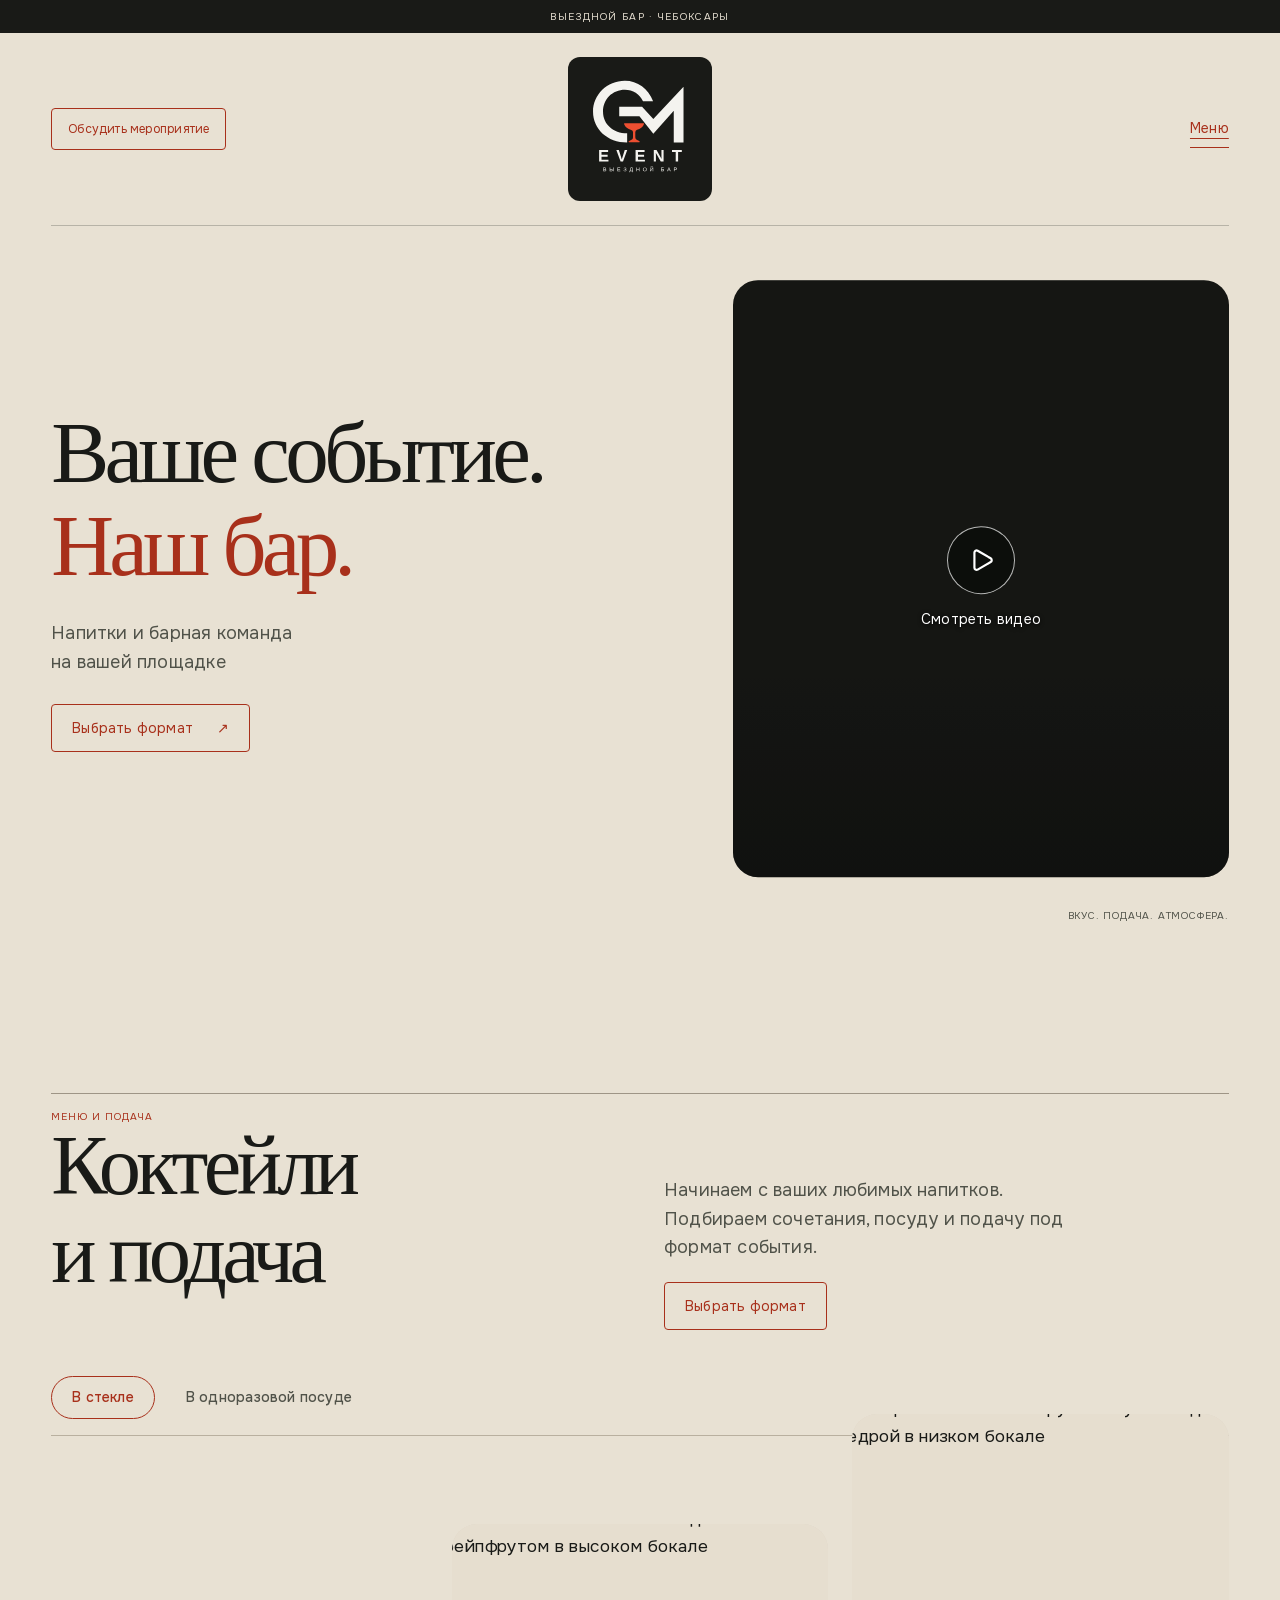
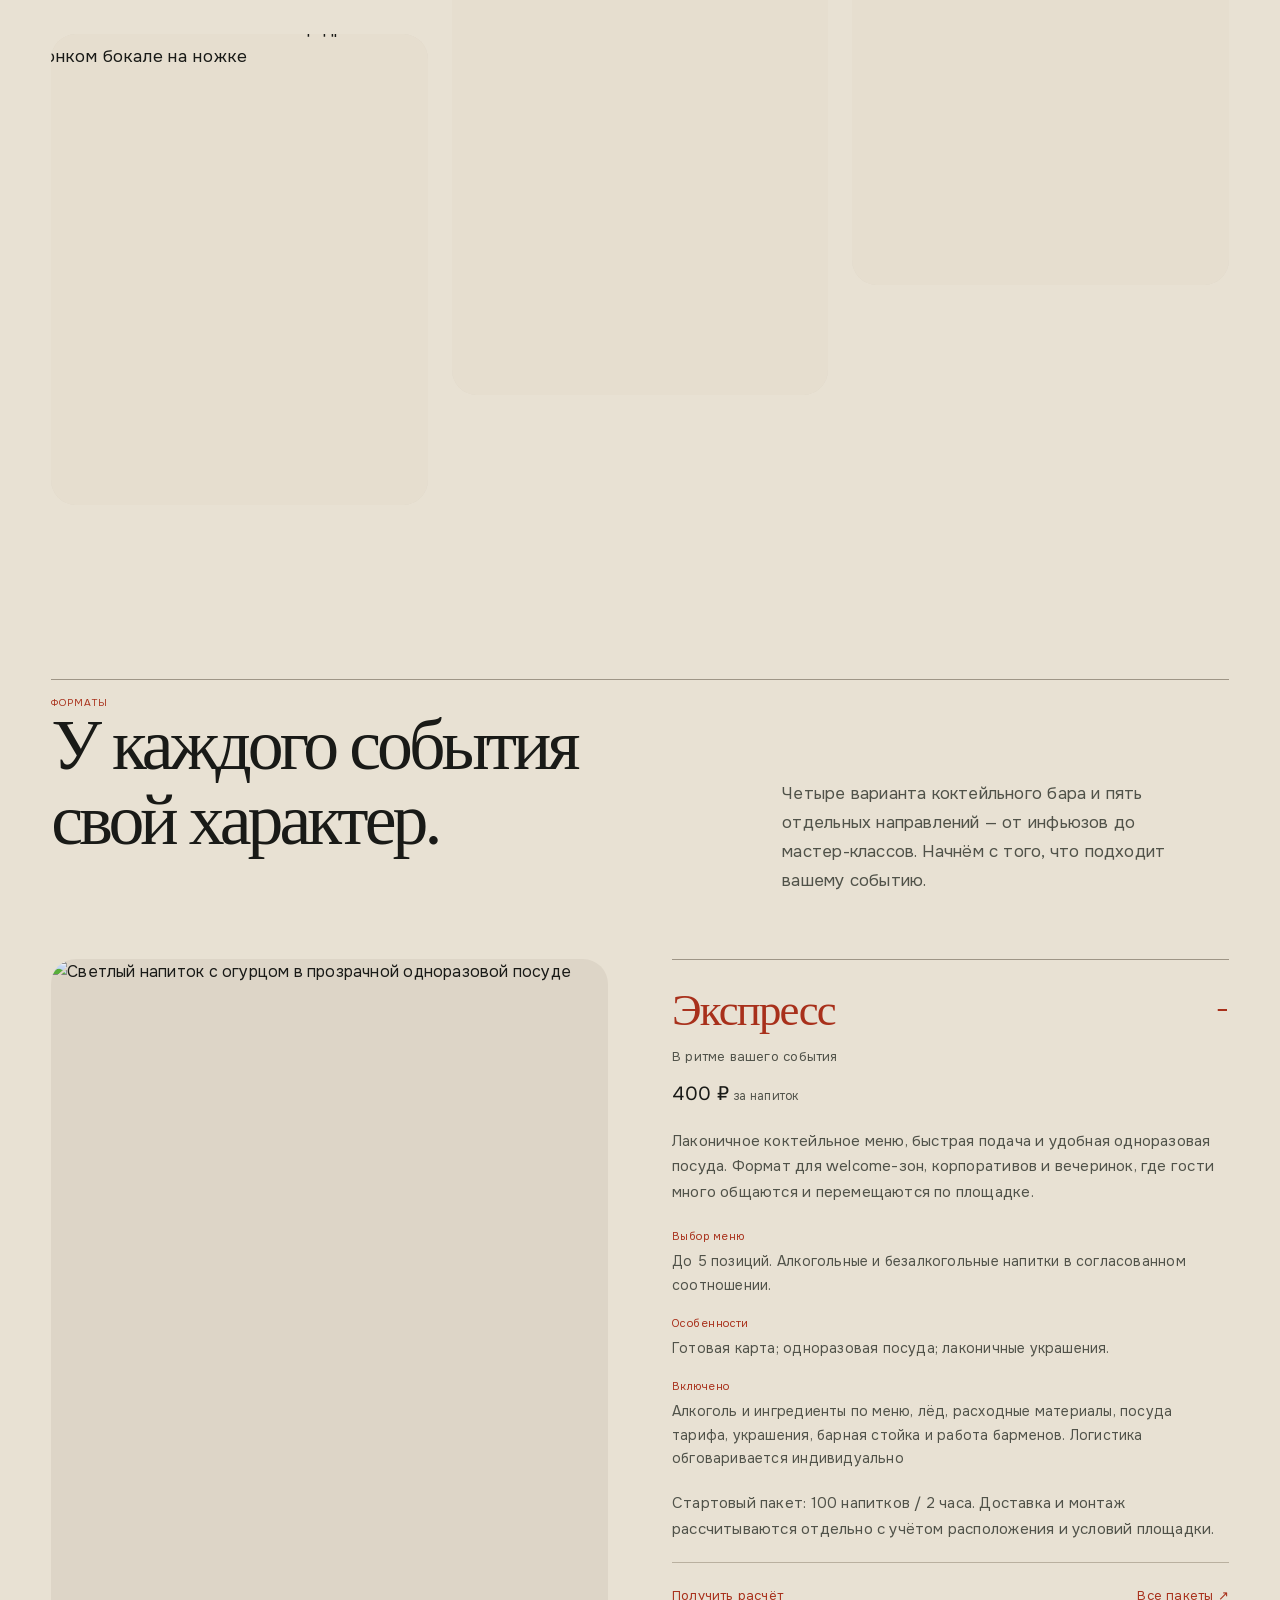
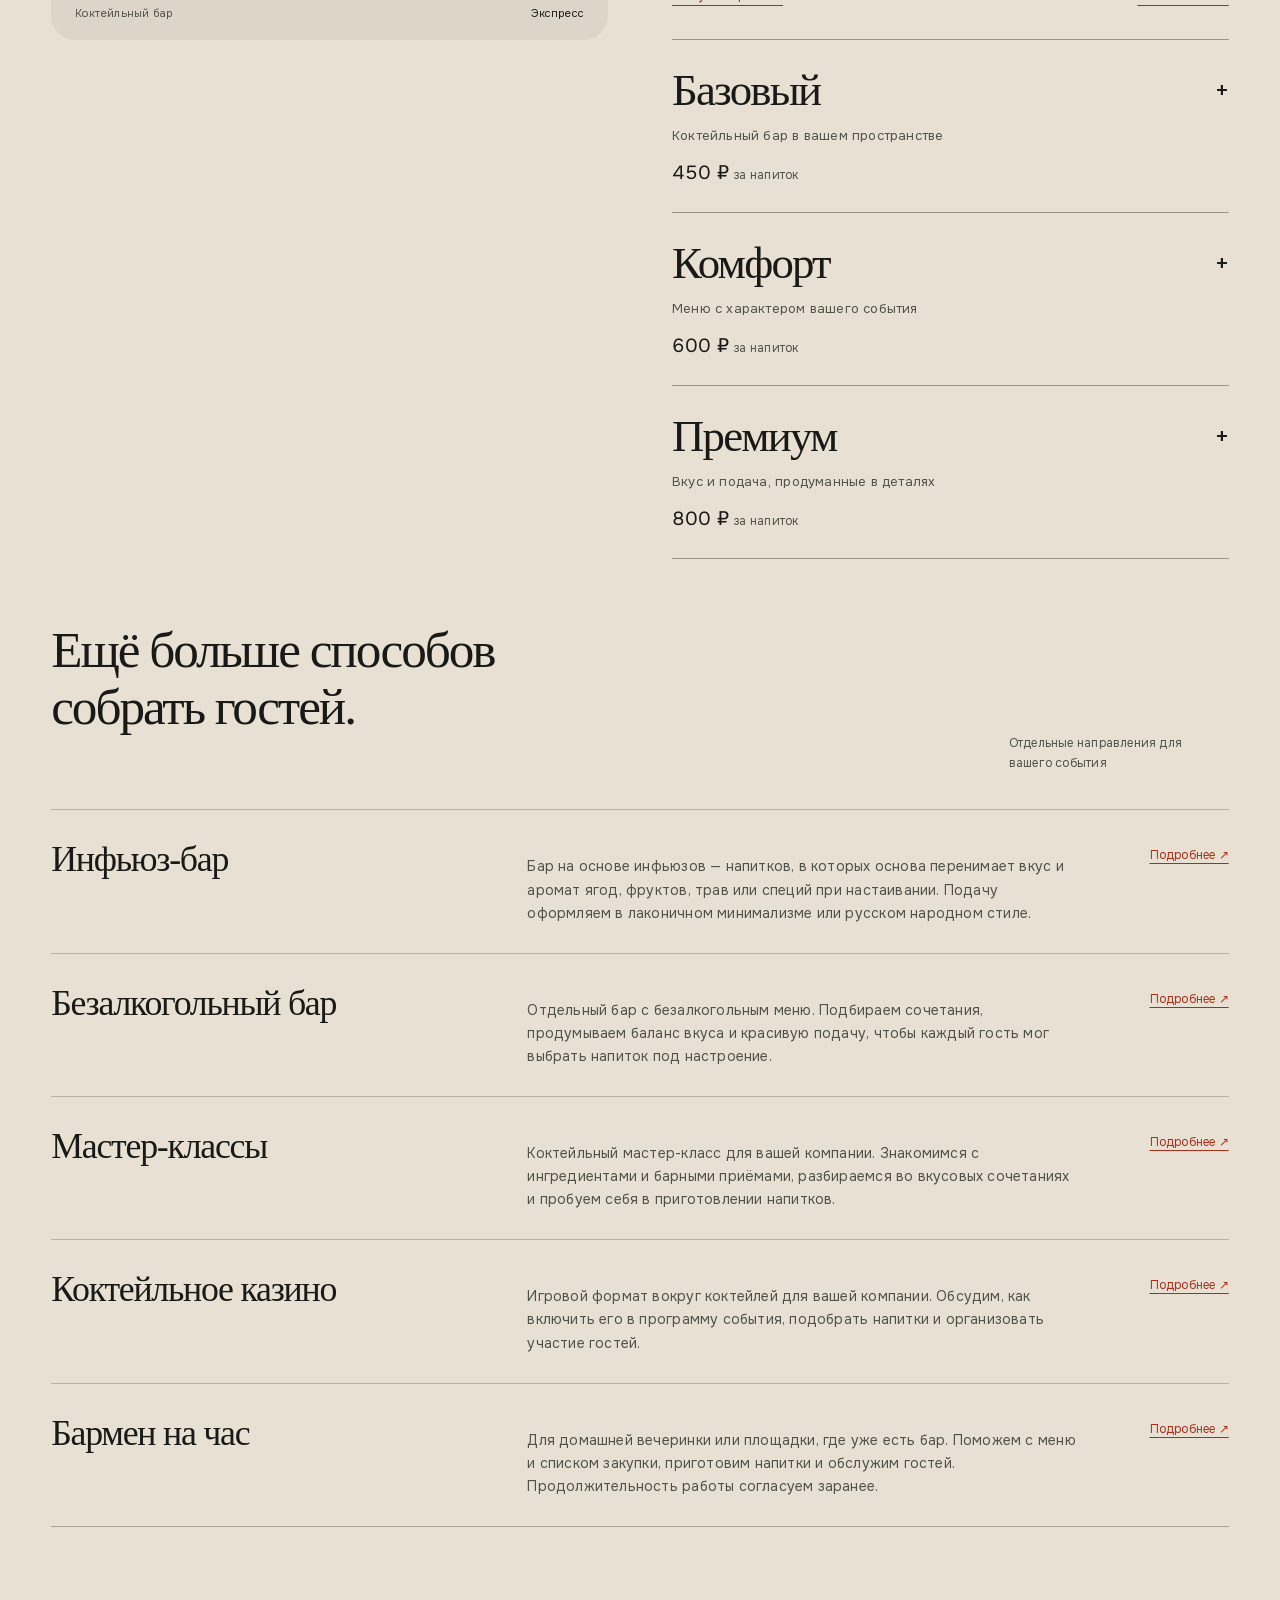
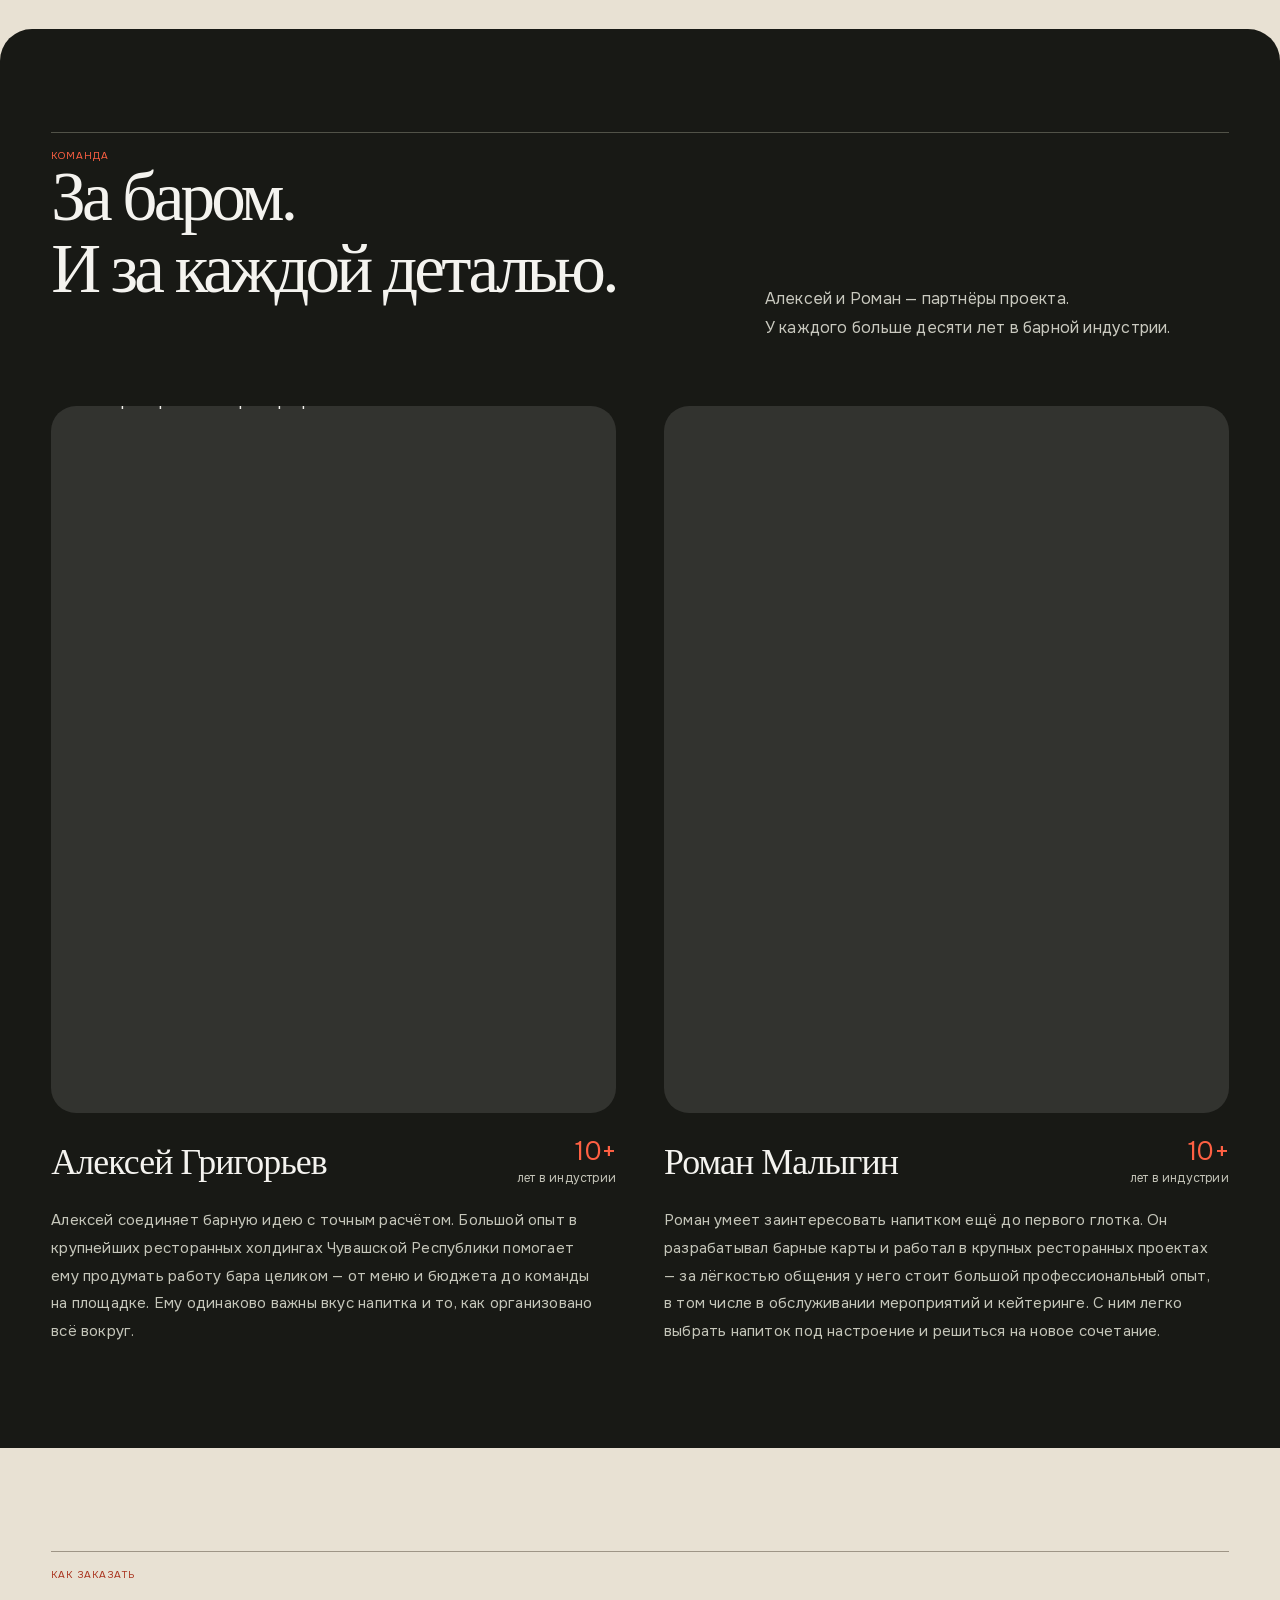
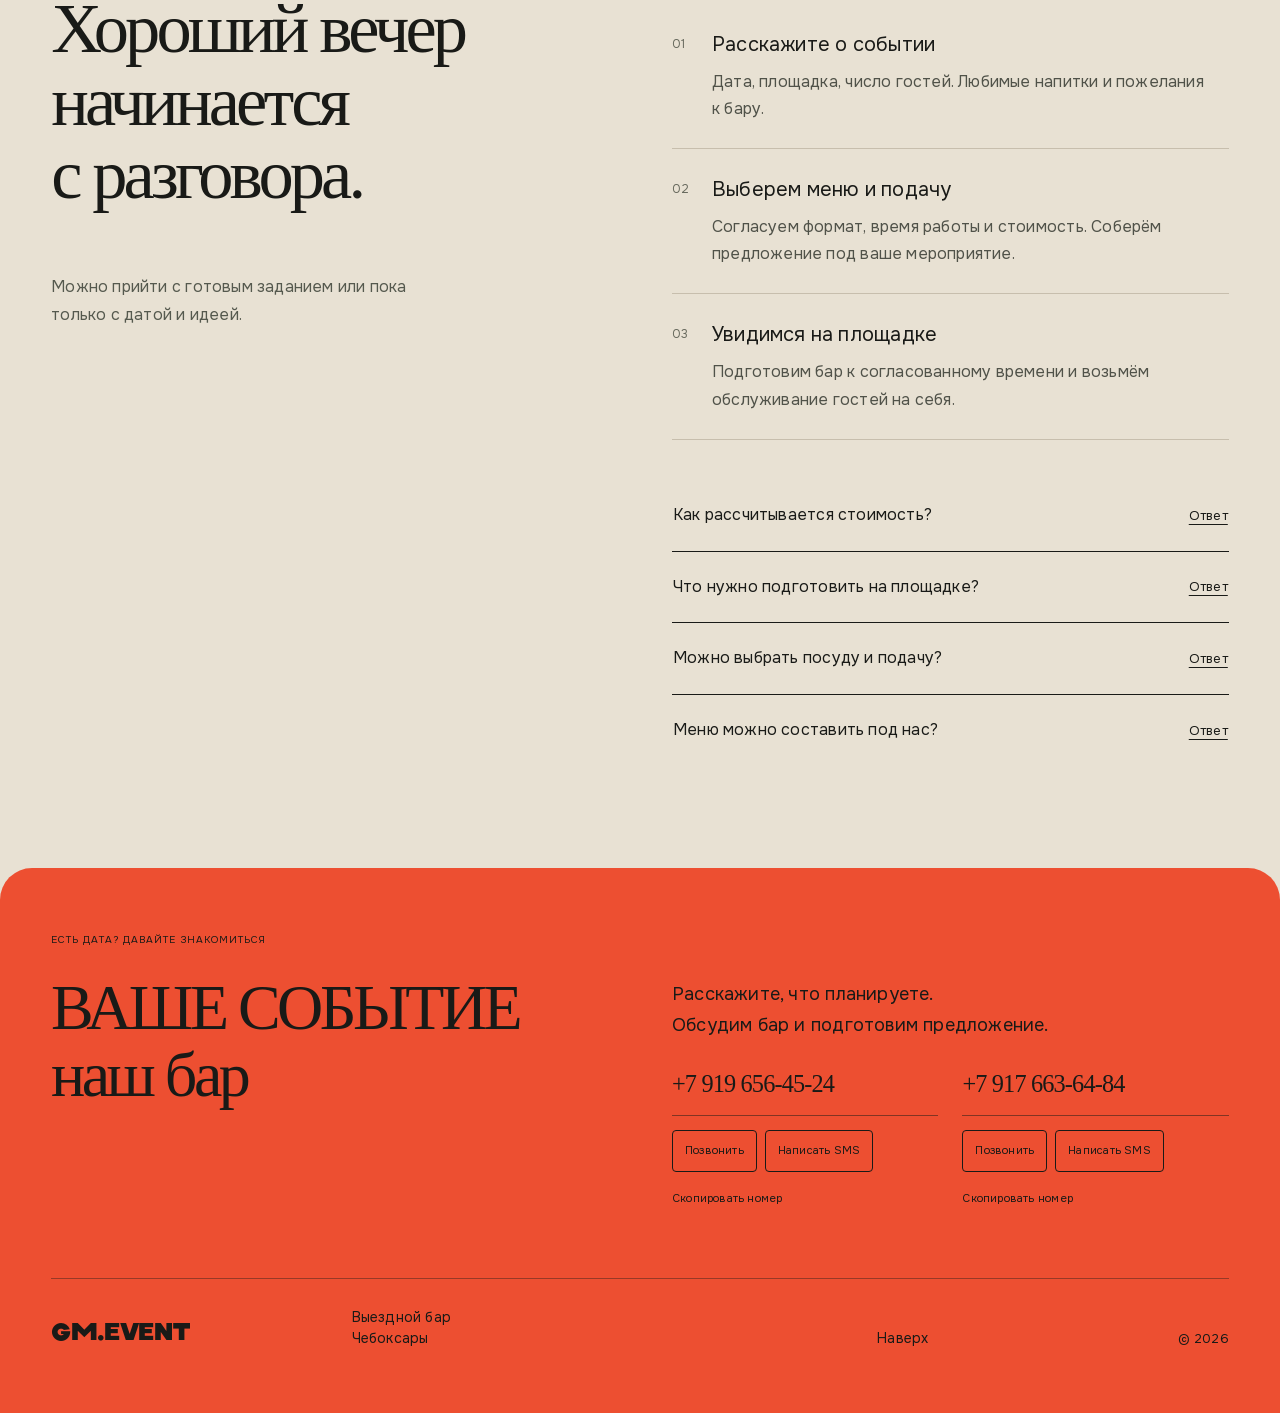
==== commit 2f85f9d0: "Add supplied GM EVENT SVG logo to homepage header" ====
--- a/index.html
+++ b/index.html
@@ -1 +1 @@
-<!doctype html><html lang="ru"><head><meta charset="utf-8"><meta name="viewport" content="width=device-width,initial-scale=1"><meta name="robots" content="noindex,nofollow"><title>GM.EVENT — бар для вашего события</title><meta name="description" content="Экспресс, Базовый, Комфорт, Премиум, инфьюз-бар, безалкогольный бар, мастер-классы, коктейльное казино и бармен на час. GM.EVENT, Чебоксары."><link rel="icon" href="[data-uri]"><link rel="stylesheet" href="./bar-style-4ac84452187d.css"></head><body style="--font-body:Onest;--font-logo:RAYDIS;--font-script:Cormorant Garamond"><div id="root" data-page=""><main class="bar-site"><a class="skip-link" href="#presentation">К содержанию</a><section class="hero" id="home" aria-labelledby="hero-title"><div class="announcement">Выездной бар · Чебоксары</div><header class="header wrap"><a class="action-button header-cta" href="#contact"><span>Обсудить мероприятие</span></a><a href="./#home" class="monogram" aria-label="GM.EVENT — на главную">GM.EVENT</a><button type="button" class="menu-toggle" aria-haspopup="dialog" aria-expanded="false" aria-controls="site-menu">Меню</button></header><dialog id="site-menu" class="site-menu" aria-labelledby="site-menu-title"><div class="menu-layout wrap"><div class="menu-top"><a href="./#home" class="monogram" aria-label="GM.EVENT — на главную">GM.EVENT</a><button type="button" class="menu-close">Закрыть меню</button></div><nav class="menu-products" aria-labelledby="site-menu-title"><p class="eyebrow" id="site-menu-title">ВЫБЕРИТЕ ФОРМАТ</p><a href="./express/"><span class="menu-product-name">Экспресс</span></a><a href="./basic/"><span class="menu-product-name">Базовый</span></a><a href="./comfort/"><span class="menu-product-name">Комфорт</span></a><a href="./premium/"><span class="menu-product-name">Премиум</span></a><a href="./infuse-bar/"><span class="menu-product-name">Инфьюз-бар</span></a><a href="./alcohol-free-bar/"><span class="menu-product-name">Безалкогольный бар</span></a><a href="./masterclasses/"><span class="menu-product-name">Мастер-классы</span></a><a href="./cocktail-casino/"><span class="menu-product-name">Коктейльное казино</span></a><a href="./bartender/"><span class="menu-product-name">Бармен на час</span></a></nav><nav class="menu-secondary" aria-label="Разделы сайта"><a href="./#presentation">Подача</a><a href="./#team">Команда</a><a href="#contact">Контакты</a></nav></div></dialog><div class="hero-layout wrap"><div class="hero-intro" data-depth="-34"><h1 id="hero-title"><span class="hero-line">Ваше событие.</span><span class="hero-line hero-line-script">Наш бар.</span></h1></div><div class="hero-bottom"><div><p>Напитки и барная команда<br/>на вашей площадке</p><a href="#formats" class="action-button outline-button hero-action">Выбрать формат <span aria-hidden="true">↗</span></a></div></div><div class="hero-stage"><div class="hero-video-plane" data-depth="64"><div class="hero-media"><div class="hero-film" aria-hidden="true"><video autoPlay="" muted="" playsInline="" loop="" preload="auto" tabindex="-1" poster="./asset-hero-video-poster-0232e0870b.jpg"><source media="(max-width: 640px)" src="./hero-bar-mobile-v6.mp4" type="video/mp4"/><source src="./hero-bar-desktop-v6.mp4" type="video/mp4"/></video></div><button type="button" tabindex="0" data-slot="button" aria-label="Смотреть видео" class="group/button inline-flex shrink-0 items-center justify-center rounded-lg border border-transparent bg-clip-padding text-sm font-medium whitespace-nowrap transition-all outline-none select-none focus-visible:border-ring focus-visible:ring-3 focus-visible:ring-ring/50 active:not-aria-[haspopup]:translate-y-px disabled:pointer-events-none disabled:opacity-50 aria-invalid:border-destructive aria-invalid:ring-3 aria-invalid:ring-destructive/20 dark:aria-invalid:border-destructive/50 dark:aria-invalid:ring-destructive/40 [&amp;_svg]:pointer-events-none [&amp;_svg]:shrink-0 [&amp;_svg:not([class*=&#x27;size-&#x27;])]:size-4 hover:bg-muted hover:text-foreground aria-expanded:bg-muted aria-expanded:text-foreground dark:hover:bg-muted/50 h-8 gap-1.5 px-2.5 has-data-[icon=inline-end]:pr-2 has-data-[icon=inline-start]:pl-2 film-toggle"><svg xmlns="http://www.w3.org/2000/svg" width="15" height="15" viewBox="0 0 24 24" fill="none" stroke="currentColor" stroke-width="2" stroke-linecap="round" stroke-linejoin="round" class="lucide lucide-play" aria-hidden="true"><path d="M5 5a2 2 0 0 1 3.008-1.728l11.997 6.998a2 2 0 0 1 .003 3.458l-12 7A2 2 0 0 1 5 19z"></path></svg><span>Загрузка…</span></button></div></div><div class="hero-caption">Вкус. Подача. Атмосфера.</div></div></div></section><section class="presentation wrap section" id="presentation" aria-labelledby="presentation-title"><div class="section-top"><p class="eyebrow dark-label"><span class="section-number">01</span> МЕНЮ И ПОДАЧА</p></div><div class="gallery-heading" data-reveal="true"><h2 id="presentation-title" class="paired-heading" aria-label="Коктейли и подача"><span class="heading-line">Коктейли</span><span class="section-script">и подача</span></h2><div class="gallery-intro"><p>Начинаем с ваших любимых напитков. Подбираем сочетания, посуду и подачу под формат события.</p><a class="action-button outline-button" href="#formats">Выбрать формат</a></div></div><fieldset class="drinkware-options" aria-label="Посуда для подачи"><button type="button" aria-pressed="true" aria-controls="cocktail-gallery">В стекле</button><button type="button" aria-pressed="false" aria-controls="cocktail-gallery">В одноразовой посуде</button></fieldset><div class="cocktail-gallery" id="cocktail-gallery" aria-label="Коктейли в стекле"><figure class="cocktail-card" data-reveal="true" data-scroll-photo="true"><img src="./asset-coupe-v1-a9d5fb5de2.jpg" alt="Светлый коктейль с пеной и цедрой в тонком бокале на ножке" width="1122" height="1402" loading="lazy"/></figure><figure class="cocktail-card" data-reveal="true" data-scroll-photo="true"><img src="./asset-highball-v1-2c696b7634.jpg" alt="Золотистый коктейль со льдом и грейпфрутом в высоком бокале" width="1122" height="1402" loading="lazy"/></figure><figure class="cocktail-card" data-reveal="true" data-scroll-photo="true"><img src="./asset-rocks-v1-5a23c791d7.jpg" alt="Янтарный коктейль с крупным кубом льда и цедрой в низком бокале" width="1122" height="1402" loading="lazy"/></figure></div></section><section class="formats wrap section" id="formats" aria-labelledby="formats-title"><div class="section-top"><p class="eyebrow dark-label"><span class="section-number">02</span> ФОРМАТЫ</p></div><div class="formats-heading" data-reveal="true"><h2 id="formats-title">У каждого события<br/>свой характер.</h2><p>Четыре варианта коктейльного бара и пять отдельных направлений — от инфьюзов до мастер-классов. Начнём с того, что подходит вашему событию.</p></div><div class="format-studio"><figure class="format-preview"><img src="./asset-disposable-cucumber-v2-c8f4249dd3.jpg" alt="Светлый напиток с огурцом в прозрачной одноразовой посуде" width="1122" height="1402" loading="lazy"/><figcaption><span>Коктейльный бар</span><span>Экспресс</span></figcaption></figure><div class="tariff-list" aria-label="Тарифы коктейльного бара"><article data-reveal="true" class="tariff is-selected"><h3><button type="button" id="tariff-express" aria-expanded="true" aria-controls="panel-express"><span>Экспресс</span><span class="tariff-symbol" aria-hidden="true">−</span></button></h3><p class="tariff-short">В ритме вашего события</p><p class="tariff-rate">400 ₽<!-- --> <span>за напиток</span></p><div class="tariff-panel" id="panel-express" role="region" aria-labelledby="tariff-express"><p>Лаконичное коктейльное меню, быстрая подача и удобная одноразовая посуда. Формат для welcome-зон, корпоративов и вечеринок, где гости много общаются и перемещаются по площадке.</p><dl class="tariff-facts"><div><dt>Выбор меню</dt><dd>До 5 позиций. Алкогольные и безалкогольные напитки в согласованном соотношении.</dd></div><div><dt>Особенности</dt><dd>Готовая карта; одноразовая посуда; лаконичные украшения.</dd></div><div><dt>Включено</dt><dd>Алкоголь и ингредиенты по меню, лёд, расходные материалы, посуда тарифа, украшения, барная стойка и работа барменов. Логистика обговаривается индивидуально</dd></div></dl><p class="tariff-minimum">Стартовый пакет: <!-- -->100<!-- --> напитков / <!-- -->2<!-- --> часа. <!-- -->Доставка и монтаж рассчитываются отдельно с учётом расположения и условий площадки.</p><div class="tariff-bottom"><a href="#contact" class="editorial-link">Получить расчёт</a><a href="./express/" class="editorial-link">Все пакеты ↗</a></div></div></article><article data-reveal="true" class="tariff"><h3><button type="button" id="tariff-basic" aria-expanded="false" aria-controls="panel-basic"><span>Базовый</span><span class="tariff-symbol" aria-hidden="true">+</span></button></h3><p class="tariff-short">Коктейльный бар в вашем пространстве</p><p class="tariff-rate">450 ₽<!-- --> <span>за напиток</span></p><div class="tariff-panel" id="panel-basic" role="region" aria-labelledby="tariff-basic" hidden=""><p>Любимые коктейли, стеклянная посуда. Продуманный формат для свадьбы, дня рождения или корпоративного вечера со сдержанной и аккуратной подачей.</p><dl class="tariff-facts"><div><dt>Выбор меню</dt><dd>До 5 позиций. Алкогольные и безалкогольные напитки в согласованном соотношении.</dd></div><div><dt>Особенности</dt><dd>Готовая карта; стеклянные бокалы; лаконичные украшения.</dd></div><div><dt>Включено</dt><dd>Алкоголь и ингредиенты по меню, лёд, расходные материалы, посуда тарифа, украшения, барная стойка и работа барменов. Логистика обговаривается индивидуально</dd></div></dl><p class="tariff-minimum">Стартовый пакет: <!-- -->100<!-- --> напитков / <!-- -->2<!-- --> часа. <!-- -->Доставка и монтаж рассчитываются отдельно с учётом расположения и условий площадки.</p><div class="tariff-bottom"><a href="#contact" class="editorial-link">Получить расчёт</a><a href="./basic/" class="editorial-link">Все пакеты ↗</a></div></div></article><article data-reveal="true" class="tariff"><h3><button type="button" id="tariff-comfort" aria-expanded="false" aria-controls="panel-comfort"><span>Комфорт</span><span class="tariff-symbol" aria-hidden="true">+</span></button></h3><p class="tariff-short">Меню с характером вашего события</p><p class="tariff-rate">600 ₽<!-- --> <span>за напиток</span></p><div class="tariff-panel" id="panel-comfort" role="region" aria-labelledby="tariff-comfort" hidden=""><p>Любимые вкусы, настроение вечера и детали оформления становятся основой вашей коктейльной карты. Мы разрабатываем сочетания, подбираем бокалы и продумываем украшения, чтобы напитки поддерживали общую идею праздника.</p><dl class="tariff-facts"><div><dt>Выбор меню</dt><dd>До 5 позиций. Алкогольные и безалкогольные напитки в согласованном соотношении.</dd></div><div><dt>Особенности</dt><dd>Индивидуальное меню; стеклянные бокалы; согласованные украшения. Одна концепция меню и один этап корректировок.</dd></div><div><dt>Включено</dt><dd>Алкоголь и ингредиенты по меню, лёд, расходные материалы, посуда тарифа, украшения, барная стойка и работа барменов. Разработка меню в рамках тарифа. Логистика, доставка и монтаж</dd></div></dl><p class="tariff-minimum">Стартовый пакет: <!-- -->100<!-- --> напитков / <!-- -->2<!-- --> часа. <!-- -->Стоимость и порядок дегустации согласовываются отдельно.</p><div class="tariff-bottom"><a href="#contact" class="editorial-link">Обсудить своё меню</a><a href="./comfort/" class="editorial-link">Все пакеты ↗</a></div></div></article><article data-reveal="true" class="tariff"><h3><button type="button" id="tariff-premium" aria-expanded="false" aria-controls="panel-premium"><span>Премиум</span><span class="tariff-symbol" aria-hidden="true">+</span></button></h3><p class="tariff-short">Вкус и подача, продуманные в деталях</p><p class="tariff-rate">800 ₽<!-- --> <span>за напиток</span></p><div class="tariff-panel" id="panel-premium" role="region" aria-labelledby="tariff-premium" hidden=""><p>Индивидуальное коктейльное меню, премиальные алкогольные основы и выразительное стекло. Мы соединяем вкус, аромат и оформление в подаче, которая становится частью вашего события.</p><dl class="tariff-facts"><div><dt>Выбор меню</dt><dd>До 5 позиций. Алкогольные и безалкогольные напитки в согласованном соотношении.</dd></div><div><dt>Особенности</dt><dd>Индивидуальное меню; согласованные премиальные основы и стекло; авторский декор. Одна концепция меню и один этап корректировок. Персонализация декора одной позиции.</dd></div><div><dt>Включено</dt><dd>Алкоголь и ингредиенты по меню, лёд, расходные материалы, посуда тарифа, украшения, барная стойка и работа барменов. Разработка меню в рамках тарифа. Логистика, доставка и монтаж</dd></div></dl><p class="tariff-minimum">Стартовый пакет: <!-- -->100<!-- --> напитков / <!-- -->2<!-- --> часа. <!-- -->Стоимость и порядок дегустации согласовываются отдельно.</p><div class="tariff-bottom"><a href="#contact" class="editorial-link">Обсудить Премиум</a><a href="./premium/" class="editorial-link">Все пакеты ↗</a></div></div></article></div></div><div class="additional-heading"><h3>Ещё больше способов<br/>собрать гостей.</h3><p>Отдельные направления для вашего события</p></div><nav class="service-links additional-services" aria-label="Дополнительные форматы"><a class="service-page-link" data-reveal="true" href="./infuse-bar/"><div class="service-link-copy"><h3>Инфьюз-бар</h3><p>Бар на основе инфьюзов — напитков, в которых основа перенимает вкус и аромат ягод, фруктов, трав или специй при настаивании. Подачу оформляем в лаконичном минимализме или русском народном стиле.</p></div><span class="service-link-label">Подробнее ↗</span></a><a class="service-page-link" data-reveal="true" href="./alcohol-free-bar/"><div class="service-link-copy"><h3>Безалкогольный бар</h3><p>Отдельный бар с безалкогольным меню. Подбираем сочетания, продумываем баланс вкуса и красивую подачу, чтобы каждый гость мог выбрать напиток под настроение.</p></div><span class="service-link-label">Подробнее ↗</span></a><a class="service-page-link" data-reveal="true" href="./masterclasses/"><div class="service-link-copy"><h3>Мастер-классы</h3><p>Коктейльный мастер-класс для вашей компании. Знакомимся с ингредиентами и барными приёмами, разбираемся во вкусовых сочетаниях и пробуем себя в приготовлении напитков.</p></div><span class="service-link-label">Подробнее ↗</span></a><a class="service-page-link" data-reveal="true" href="./cocktail-casino/"><div class="service-link-copy"><h3>Коктейльное казино</h3><p>Игровой формат вокруг коктейлей для вашей компании. Обсудим, как включить его в программу события, подобрать напитки и организовать участие гостей.</p></div><span class="service-link-label">Подробнее ↗</span></a><a class="service-page-link" data-reveal="true" href="./bartender/"><div class="service-link-copy"><h3>Бармен на час</h3><p>Для домашней вечеринки или площадки, где уже есть бар. Поможем с меню и списком закупки, приготовим напитки и обслужим гостей. Продолжительность работы согласуем заранее.</p></div><span class="service-link-label">Подробнее ↗</span></a></nav></section><section class="team dark" id="team" aria-labelledby="team-title"><div class="wrap section"><div class="section-top"><p class="eyebrow"><span class="section-number">03</span> КОМАНДА</p></div><div class="team-heading" data-reveal="true"><h2 id="team-title">За баром.<br/>И за каждой деталью.</h2><p>Алексей и Роман — партнёры проекта.<br/>У каждого больше десяти лет в барной индустрии.</p></div><div class="founders-grid"><article class="founder" data-reveal="true"><div class="founder-photo alex paired-portrait"><img src="./asset-team-portraits-alex-tone-v4-8f4a0aaccf.jpg" alt="Алексей Григорьев — партнёр проекта" width="1584" height="993" loading="lazy"/></div><div class="founder-title"><h3>Алексей Григорьев</h3><span><strong>10+</strong>лет в индустрии</span></div><p>Алексей соединяет барную идею с точным расчётом. Большой опыт в крупнейших ресторанных холдингах Чувашской Республики помогает ему продумать работу бара целиком — от меню и бюджета до команды на площадке. Ему одинаково важны вкус напитка и то, как организовано всё вокруг.</p></article><article class="founder" data-reveal="true"><div class="founder-photo roman paired-portrait"><img src="./asset-team-portraits-diptych-v3-ca0f97ed26.jpg" alt="Роман Малыгин — партнёр проекта" width="1586" height="992" loading="lazy"/></div><div class="founder-title"><h3>Роман Малыгин</h3><span><strong>10+</strong>лет в индустрии</span></div><p>Роман умеет заинтересовать напитком ещё до первого глотка. Он разрабатывал барные карты и работал в крупных ресторанных проектах — за лёгкостью общения у него стоит большой профессиональный опыт, в том числе в обслуживании мероприятий и кейтеринге. С ним легко выбрать напиток под настроение и решиться на новое сочетание.</p></article></div></div></section><section class="how wrap section" id="how" aria-labelledby="how-title"><div class="section-top"><p class="eyebrow dark-label"><span class="section-number">04</span> КАК ЗАКАЗАТЬ</p></div><div class="how-grid"><div data-reveal="true"><h2 id="how-title">Хороший вечер<br/>начинается<br/>с разговора.</h2><p class="how-intro">Можно прийти с готовым заданием или пока только с датой и идеей.</p></div><div class="how-content"><ol class="steps"><li data-reveal="true"><span>01</span><div><h3>Расскажите о событии</h3><p>Дата, площадка, число гостей. Любимые напитки и пожелания к бару.</p></div></li><li data-reveal="true"><span>02</span><div><h3>Выберем меню и подачу</h3><p>Согласуем формат, время работы и стоимость. Соберём предложение под ваше мероприятие.</p></div></li><li data-reveal="true"><span>03</span><div><h3>Увидимся на площадке</h3><p>Подготовим бар к согласованному времени и возьмём обслуживание гостей на себя.</p></div></li></ol><div data-orientation="vertical" data-slot="accordion" class="flex w-full flex-col faq"><div data-orientation="vertical" data-hidden="" data-index="-1" data-closed="" data-slot="accordion-item" class="not-last:border-b"><h3 data-orientation="vertical" data-hidden="" data-index="-1" data-closed="" class="flex"><button type="button" data-value="" data-orientation="vertical" data-hidden="" data-index="-1" tabindex="0" aria-disabled="false" aria-expanded="false" id="base-ui-_R_qmH2_" data-slot="accordion-trigger" class="focus-visible:ring-ring/50 focus-visible:border-ring focus-visible:after:border-ring **:data-[slot=accordion-trigger-icon]:text-muted-foreground rounded-lg py-2.5 text-left text-sm font-medium hover:underline focus-visible:ring-3 **:data-[slot=accordion-trigger-icon]:ml-auto **:data-[slot=accordion-trigger-icon]:size-4 group/accordion-trigger relative flex flex-1 items-start justify-between border border-transparent transition-all outline-none aria-disabled:pointer-events-none aria-disabled:opacity-50 faq-trigger">Как рассчитывается стоимость?<span class="accordion-state" aria-hidden="true"><span class="when-closed">Ответ</span><span class="when-open">Скрыть</span></span></button></h3></div><div data-orientation="vertical" data-hidden="" data-index="-1" data-closed="" data-slot="accordion-item" class="not-last:border-b"><h3 data-orientation="vertical" data-hidden="" data-index="-1" data-closed="" class="flex"><button type="button" data-value="" data-orientation="vertical" data-hidden="" data-index="-1" tabindex="0" aria-disabled="false" aria-expanded="false" id="base-ui-_R_1amH2_" data-slot="accordion-trigger" class="focus-visible:ring-ring/50 focus-visible:border-ring focus-visible:after:border-ring **:data-[slot=accordion-trigger-icon]:text-muted-foreground rounded-lg py-2.5 text-left text-sm font-medium hover:underline focus-visible:ring-3 **:data-[slot=accordion-trigger-icon]:ml-auto **:data-[slot=accordion-trigger-icon]:size-4 group/accordion-trigger relative flex flex-1 items-start justify-between border border-transparent transition-all outline-none aria-disabled:pointer-events-none aria-disabled:opacity-50 faq-trigger">Что нужно подготовить на площадке?<span class="accordion-state" aria-hidden="true"><span class="when-closed">Ответ</span><span class="when-open">Скрыть</span></span></button></h3></div><div data-orientation="vertical" data-hidden="" data-index="-1" data-closed="" data-slot="accordion-item" class="not-last:border-b"><h3 data-orientation="vertical" data-hidden="" data-index="-1" data-closed="" class="flex"><button type="button" data-value="" data-orientation="vertical" data-hidden="" data-index="-1" tabindex="0" aria-disabled="false" aria-expanded="false" id="base-ui-_R_1qmH2_" data-slot="accordion-trigger" class="focus-visible:ring-ring/50 focus-visible:border-ring focus-visible:after:border-ring **:data-[slot=accordion-trigger-icon]:text-muted-foreground rounded-lg py-2.5 text-left text-sm font-medium hover:underline focus-visible:ring-3 **:data-[slot=accordion-trigger-icon]:ml-auto **:data-[slot=accordion-trigger-icon]:size-4 group/accordion-trigger relative flex flex-1 items-start justify-between border border-transparent transition-all outline-none aria-disabled:pointer-events-none aria-disabled:opacity-50 faq-trigger">Можно выбрать посуду и подачу?<span class="accordion-state" aria-hidden="true"><span class="when-closed">Ответ</span><span class="when-open">Скрыть</span></span></button></h3></div><div data-orientation="vertical" data-hidden="" data-index="-1" data-closed="" data-slot="accordion-item" class="not-last:border-b"><h3 data-orientation="vertical" data-hidden="" data-index="-1" data-closed="" class="flex"><button type="button" data-value="" data-orientation="vertical" data-hidden="" data-index="-1" tabindex="0" aria-disabled="false" aria-expanded="false" id="base-ui-_R_2amH2_" data-slot="accordion-trigger" class="focus-visible:ring-ring/50 focus-visible:border-ring focus-visible:after:border-ring **:data-[slot=accordion-trigger-icon]:text-muted-foreground rounded-lg py-2.5 text-left text-sm font-medium hover:underline focus-visible:ring-3 **:data-[slot=accordion-trigger-icon]:ml-auto **:data-[slot=accordion-trigger-icon]:size-4 group/accordion-trigger relative flex flex-1 items-start justify-between border border-transparent transition-all outline-none aria-disabled:pointer-events-none aria-disabled:opacity-50 faq-trigger">Меню можно составить под нас?<span class="accordion-state" aria-hidden="true"><span class="when-closed">Ответ</span><span class="when-open">Скрыть</span></span></button></h3></div></div></div></div></section><footer class="contact" id="contact"><div class="wrap section"><p class="eyebrow">ЕСТЬ ДАТА? ДАВАЙТЕ ЗНАКОМИТЬСЯ</p><div class="contact-grid"><div class="contact-title"><h2 class="paired-heading"><span class="heading-line">ВАШЕ СОБЫТИЕ</span><span class="section-script">наш бар</span></h2></div><div class="contact-info"><p>Расскажите, что планируете.<br/>Обсудим бар и подготовим предложение.</p><div class="contact-phones"><div class="phone-contact"><a class="phone-link" href="tel:+79196564524">+7 919 656-45-24</a><div class="contact-actions"><a class="action-button contact-button" href="tel:+79196564524">Позвонить</a><a class="action-button contact-button outline-button" href="sms:+79196564524?body=%D0%97%D0%B4%D1%80%D0%B0%D0%B2%D1%81%D1%82%D0%B2%D1%83%D0%B9%D1%82%D0%B5!%20%D0%A5%D0%BE%D1%82%D0%B8%D0%BC%20%D0%BE%D0%B1%D1%81%D1%83%D0%B4%D0%B8%D1%82%D1%8C%20%D0%B1%D0%B0%D1%80%20%D0%B4%D0%BB%D1%8F%20%D0%BC%D0%B5%D1%80%D0%BE%D0%BF%D1%80%D0%B8%D1%8F%D1%82%D0%B8%D1%8F.%20%D0%94%D0%B0%D1%82%D0%B0%3A%20.%20%D0%93%D0%BE%D1%81%D1%82%D0%B5%D0%B9%3A%20.%20%D0%9F%D0%BB%D0%BE%D1%89%D0%B0%D0%B4%D0%BA%D0%B0%3A%20.">Написать SMS</a></div><button type="button" tabindex="0" data-slot="button" class="group/button inline-flex shrink-0 items-center justify-center rounded-lg border border-transparent bg-clip-padding text-sm font-medium whitespace-nowrap transition-all outline-none select-none focus-visible:border-ring focus-visible:ring-3 focus-visible:ring-ring/50 active:not-aria-[haspopup]:translate-y-px disabled:pointer-events-none disabled:opacity-50 aria-invalid:border-destructive aria-invalid:ring-3 aria-invalid:ring-destructive/20 dark:aria-invalid:border-destructive/50 dark:aria-invalid:ring-destructive/40 [&amp;_svg]:pointer-events-none [&amp;_svg]:shrink-0 [&amp;_svg:not([class*=&#x27;size-&#x27;])]:size-4 hover:bg-muted hover:text-foreground aria-expanded:bg-muted aria-expanded:text-foreground dark:hover:bg-muted/50 h-8 gap-1.5 px-2.5 has-data-[icon=inline-end]:pr-2 has-data-[icon=inline-start]:pl-2 copy-phone">Скопировать номер</button><output class="copy-status" aria-live="polite"></output></div><div class="phone-contact"><a class="phone-link" href="tel:+79176636484">+7 917 663-64-84</a><div class="contact-actions"><a class="action-button contact-button" href="tel:+79176636484">Позвонить</a><a class="action-button contact-button outline-button" href="sms:+79176636484?body=%D0%97%D0%B4%D1%80%D0%B0%D0%B2%D1%81%D1%82%D0%B2%D1%83%D0%B9%D1%82%D0%B5!%20%D0%A5%D0%BE%D1%82%D0%B8%D0%BC%20%D0%BE%D0%B1%D1%81%D1%83%D0%B4%D0%B8%D1%82%D1%8C%20%D0%B1%D0%B0%D1%80%20%D0%B4%D0%BB%D1%8F%20%D0%BC%D0%B5%D1%80%D0%BE%D0%BF%D1%80%D0%B8%D1%8F%D1%82%D0%B8%D1%8F.%20%D0%94%D0%B0%D1%82%D0%B0%3A%20.%20%D0%93%D0%BE%D1%81%D1%82%D0%B5%D0%B9%3A%20.%20%D0%9F%D0%BB%D0%BE%D1%89%D0%B0%D0%B4%D0%BA%D0%B0%3A%20.">Написать SMS</a></div><button type="button" tabindex="0" data-slot="button" class="group/button inline-flex shrink-0 items-center justify-center rounded-lg border border-transparent bg-clip-padding text-sm font-medium whitespace-nowrap transition-all outline-none select-none focus-visible:border-ring focus-visible:ring-3 focus-visible:ring-ring/50 active:not-aria-[haspopup]:translate-y-px disabled:pointer-events-none disabled:opacity-50 aria-invalid:border-destructive aria-invalid:ring-3 aria-invalid:ring-destructive/20 dark:aria-invalid:border-destructive/50 dark:aria-invalid:ring-destructive/40 [&amp;_svg]:pointer-events-none [&amp;_svg]:shrink-0 [&amp;_svg:not([class*=&#x27;size-&#x27;])]:size-4 hover:bg-muted hover:text-foreground aria-expanded:bg-muted aria-expanded:text-foreground dark:hover:bg-muted/50 h-8 gap-1.5 px-2.5 has-data-[icon=inline-end]:pr-2 has-data-[icon=inline-start]:pl-2 copy-phone">Скопировать номер</button><output class="copy-status" aria-live="polite"></output></div></div></div></div><div class="footer-bottom"><a href="./#home" class="brand" aria-label="GM.EVENT — на главную">GM.EVENT</a><p>Выездной бар<br/>Чебоксары</p><a href="#home">Наверх</a><span>© 2026</span></div></div></footer></main></div><script defer src="./bar-app-64a4d820844c.js"></script></body></html>+<!doctype html><html lang="ru"><head><meta charset="utf-8"><meta name="viewport" content="width=device-width,initial-scale=1"><meta name="robots" content="noindex,nofollow"><title>GM.EVENT — бар для вашего события</title><meta name="description" content="Экспресс, Базовый, Комфорт, Премиум, инфьюз-бар, безалкогольный бар, мастер-классы, коктейльное казино и бармен на час. GM.EVENT, Чебоксары."><link rel="icon" href="[data-uri]"><link rel="stylesheet" href="./bar-style-85c3021543ce.css"></head><body style="--font-body:Onest;--font-logo:RAYDIS;--font-script:Cormorant Garamond"><div id="root" data-page=""><link rel="preload" as="image" href="./asset-GM_EVENT_logo-16ac355487.svg"/><main class="bar-site"><a class="skip-link" href="#presentation">К содержанию</a><section class="hero" id="home" aria-labelledby="hero-title"><div class="announcement">Выездной бар · Чебоксары</div><header class="header wrap"><a class="action-button header-cta" href="#contact"><span>Обсудить мероприятие</span></a><a href="./#home" class="monogram header-logo" aria-label="GM.EVENT — на главную"><img class="brand-image" src="./asset-GM_EVENT_logo-16ac355487.svg" alt="GM EVENT — выездной бар" width="1254" height="1254" loading="eager"/></a><button type="button" class="menu-toggle" aria-haspopup="dialog" aria-expanded="false" aria-controls="site-menu">Меню</button></header><dialog id="site-menu" class="site-menu" aria-labelledby="site-menu-title"><div class="menu-layout wrap"><div class="menu-top"><a href="./#home" class="monogram" aria-label="GM.EVENT — на главную">GM.EVENT</a><button type="button" class="menu-close">Закрыть меню</button></div><nav class="menu-products" aria-labelledby="site-menu-title"><p class="eyebrow" id="site-menu-title">ВЫБЕРИТЕ ФОРМАТ</p><a href="./express/"><span class="menu-product-name">Экспресс</span></a><a href="./basic/"><span class="menu-product-name">Базовый</span></a><a href="./comfort/"><span class="menu-product-name">Комфорт</span></a><a href="./premium/"><span class="menu-product-name">Премиум</span></a><a href="./infuse-bar/"><span class="menu-product-name">Инфьюз-бар</span></a><a href="./alcohol-free-bar/"><span class="menu-product-name">Безалкогольный бар</span></a><a href="./masterclasses/"><span class="menu-product-name">Мастер-классы</span></a><a href="./cocktail-casino/"><span class="menu-product-name">Коктейльное казино</span></a><a href="./bartender/"><span class="menu-product-name">Бармен на час</span></a></nav><nav class="menu-secondary" aria-label="Разделы сайта"><a href="./#presentation">Подача</a><a href="./#team">Команда</a><a href="#contact">Контакты</a></nav></div></dialog><div class="hero-layout wrap"><div class="hero-intro" data-depth="-34"><h1 id="hero-title"><span class="hero-line">Ваше событие.</span><span class="hero-line hero-line-script">Наш бар.</span></h1></div><div class="hero-bottom"><div><p>Напитки и барная команда<br/>на вашей площадке</p><a href="#formats" class="action-button outline-button hero-action">Выбрать формат <span aria-hidden="true">↗</span></a></div></div><div class="hero-stage"><div class="hero-video-plane" data-depth="64"><div class="hero-media"><div class="hero-film" aria-hidden="true"><video autoPlay="" muted="" playsInline="" loop="" preload="auto" tabindex="-1" poster="./asset-hero-video-poster-0232e0870b.jpg"><source media="(max-width: 640px)" src="./hero-bar-mobile-v6.mp4" type="video/mp4"/><source src="./hero-bar-desktop-v6.mp4" type="video/mp4"/></video></div><button type="button" tabindex="0" data-slot="button" aria-label="Смотреть видео" class="group/button inline-flex shrink-0 items-center justify-center rounded-lg border border-transparent bg-clip-padding text-sm font-medium whitespace-nowrap transition-all outline-none select-none focus-visible:border-ring focus-visible:ring-3 focus-visible:ring-ring/50 active:not-aria-[haspopup]:translate-y-px disabled:pointer-events-none disabled:opacity-50 aria-invalid:border-destructive aria-invalid:ring-3 aria-invalid:ring-destructive/20 dark:aria-invalid:border-destructive/50 dark:aria-invalid:ring-destructive/40 [&amp;_svg]:pointer-events-none [&amp;_svg]:shrink-0 [&amp;_svg:not([class*=&#x27;size-&#x27;])]:size-4 hover:bg-muted hover:text-foreground aria-expanded:bg-muted aria-expanded:text-foreground dark:hover:bg-muted/50 h-8 gap-1.5 px-2.5 has-data-[icon=inline-end]:pr-2 has-data-[icon=inline-start]:pl-2 film-toggle"><svg xmlns="http://www.w3.org/2000/svg" width="15" height="15" viewBox="0 0 24 24" fill="none" stroke="currentColor" stroke-width="2" stroke-linecap="round" stroke-linejoin="round" class="lucide lucide-play" aria-hidden="true"><path d="M5 5a2 2 0 0 1 3.008-1.728l11.997 6.998a2 2 0 0 1 .003 3.458l-12 7A2 2 0 0 1 5 19z"></path></svg><span>Загрузка…</span></button></div></div><div class="hero-caption">Вкус. Подача. Атмосфера.</div></div></div></section><section class="presentation wrap section" id="presentation" aria-labelledby="presentation-title"><div class="section-top"><p class="eyebrow dark-label"><span class="section-number">01</span> МЕНЮ И ПОДАЧА</p></div><div class="gallery-heading" data-reveal="true"><h2 id="presentation-title" class="paired-heading" aria-label="Коктейли и подача"><span class="heading-line">Коктейли</span><span class="section-script">и подача</span></h2><div class="gallery-intro"><p>Начинаем с ваших любимых напитков. Подбираем сочетания, посуду и подачу под формат события.</p><a class="action-button outline-button" href="#formats">Выбрать формат</a></div></div><fieldset class="drinkware-options" aria-label="Посуда для подачи"><button type="button" aria-pressed="true" aria-controls="cocktail-gallery">В стекле</button><button type="button" aria-pressed="false" aria-controls="cocktail-gallery">В одноразовой посуде</button></fieldset><div class="cocktail-gallery" id="cocktail-gallery" aria-label="Коктейли в стекле"><figure class="cocktail-card" data-reveal="true" data-scroll-photo="true"><img src="./asset-coupe-v1-a9d5fb5de2.jpg" alt="Светлый коктейль с пеной и цедрой в тонком бокале на ножке" width="1122" height="1402" loading="lazy"/></figure><figure class="cocktail-card" data-reveal="true" data-scroll-photo="true"><img src="./asset-highball-v1-2c696b7634.jpg" alt="Золотистый коктейль со льдом и грейпфрутом в высоком бокале" width="1122" height="1402" loading="lazy"/></figure><figure class="cocktail-card" data-reveal="true" data-scroll-photo="true"><img src="./asset-rocks-v1-5a23c791d7.jpg" alt="Янтарный коктейль с крупным кубом льда и цедрой в низком бокале" width="1122" height="1402" loading="lazy"/></figure></div></section><section class="formats wrap section" id="formats" aria-labelledby="formats-title"><div class="section-top"><p class="eyebrow dark-label"><span class="section-number">02</span> ФОРМАТЫ</p></div><div class="formats-heading" data-reveal="true"><h2 id="formats-title">У каждого события<br/>свой характер.</h2><p>Четыре варианта коктейльного бара и пять отдельных направлений — от инфьюзов до мастер-классов. Начнём с того, что подходит вашему событию.</p></div><div class="format-studio"><figure class="format-preview"><img src="./asset-disposable-cucumber-v2-c8f4249dd3.jpg" alt="Светлый напиток с огурцом в прозрачной одноразовой посуде" width="1122" height="1402" loading="lazy"/><figcaption><span>Коктейльный бар</span><span>Экспресс</span></figcaption></figure><div class="tariff-list" aria-label="Тарифы коктейльного бара"><article data-reveal="true" class="tariff is-selected"><h3><button type="button" id="tariff-express" aria-expanded="true" aria-controls="panel-express"><span>Экспресс</span><span class="tariff-symbol" aria-hidden="true">−</span></button></h3><p class="tariff-short">В ритме вашего события</p><p class="tariff-rate">400 ₽<!-- --> <span>за напиток</span></p><div class="tariff-panel" id="panel-express" role="region" aria-labelledby="tariff-express"><p>Лаконичное коктейльное меню, быстрая подача и удобная одноразовая посуда. Формат для welcome-зон, корпоративов и вечеринок, где гости много общаются и перемещаются по площадке.</p><dl class="tariff-facts"><div><dt>Выбор меню</dt><dd>До 5 позиций. Алкогольные и безалкогольные напитки в согласованном соотношении.</dd></div><div><dt>Особенности</dt><dd>Готовая карта; одноразовая посуда; лаконичные украшения.</dd></div><div><dt>Включено</dt><dd>Алкоголь и ингредиенты по меню, лёд, расходные материалы, посуда тарифа, украшения, барная стойка и работа барменов. Логистика обговаривается индивидуально</dd></div></dl><p class="tariff-minimum">Стартовый пакет: <!-- -->100<!-- --> напитков / <!-- -->2<!-- --> часа. <!-- -->Доставка и монтаж рассчитываются отдельно с учётом расположения и условий площадки.</p><div class="tariff-bottom"><a href="#contact" class="editorial-link">Получить расчёт</a><a href="./express/" class="editorial-link">Все пакеты ↗</a></div></div></article><article data-reveal="true" class="tariff"><h3><button type="button" id="tariff-basic" aria-expanded="false" aria-controls="panel-basic"><span>Базовый</span><span class="tariff-symbol" aria-hidden="true">+</span></button></h3><p class="tariff-short">Коктейльный бар в вашем пространстве</p><p class="tariff-rate">450 ₽<!-- --> <span>за напиток</span></p><div class="tariff-panel" id="panel-basic" role="region" aria-labelledby="tariff-basic" hidden=""><p>Любимые коктейли, стеклянная посуда. Продуманный формат для свадьбы, дня рождения или корпоративного вечера со сдержанной и аккуратной подачей.</p><dl class="tariff-facts"><div><dt>Выбор меню</dt><dd>До 5 позиций. Алкогольные и безалкогольные напитки в согласованном соотношении.</dd></div><div><dt>Особенности</dt><dd>Готовая карта; стеклянные бокалы; лаконичные украшения.</dd></div><div><dt>Включено</dt><dd>Алкоголь и ингредиенты по меню, лёд, расходные материалы, посуда тарифа, украшения, барная стойка и работа барменов. Логистика обговаривается индивидуально</dd></div></dl><p class="tariff-minimum">Стартовый пакет: <!-- -->100<!-- --> напитков / <!-- -->2<!-- --> часа. <!-- -->Доставка и монтаж рассчитываются отдельно с учётом расположения и условий площадки.</p><div class="tariff-bottom"><a href="#contact" class="editorial-link">Получить расчёт</a><a href="./basic/" class="editorial-link">Все пакеты ↗</a></div></div></article><article data-reveal="true" class="tariff"><h3><button type="button" id="tariff-comfort" aria-expanded="false" aria-controls="panel-comfort"><span>Комфорт</span><span class="tariff-symbol" aria-hidden="true">+</span></button></h3><p class="tariff-short">Меню с характером вашего события</p><p class="tariff-rate">600 ₽<!-- --> <span>за напиток</span></p><div class="tariff-panel" id="panel-comfort" role="region" aria-labelledby="tariff-comfort" hidden=""><p>Любимые вкусы, настроение вечера и детали оформления становятся основой вашей коктейльной карты. Мы разрабатываем сочетания, подбираем бокалы и продумываем украшения, чтобы напитки поддерживали общую идею праздника.</p><dl class="tariff-facts"><div><dt>Выбор меню</dt><dd>До 5 позиций. Алкогольные и безалкогольные напитки в согласованном соотношении.</dd></div><div><dt>Особенности</dt><dd>Индивидуальное меню; стеклянные бокалы; согласованные украшения. Одна концепция меню и один этап корректировок.</dd></div><div><dt>Включено</dt><dd>Алкоголь и ингредиенты по меню, лёд, расходные материалы, посуда тарифа, украшения, барная стойка и работа барменов. Разработка меню в рамках тарифа. Логистика, доставка и монтаж</dd></div></dl><p class="tariff-minimum">Стартовый пакет: <!-- -->100<!-- --> напитков / <!-- -->2<!-- --> часа. <!-- -->Стоимость и порядок дегустации согласовываются отдельно.</p><div class="tariff-bottom"><a href="#contact" class="editorial-link">Обсудить своё меню</a><a href="./comfort/" class="editorial-link">Все пакеты ↗</a></div></div></article><article data-reveal="true" class="tariff"><h3><button type="button" id="tariff-premium" aria-expanded="false" aria-controls="panel-premium"><span>Премиум</span><span class="tariff-symbol" aria-hidden="true">+</span></button></h3><p class="tariff-short">Вкус и подача, продуманные в деталях</p><p class="tariff-rate">800 ₽<!-- --> <span>за напиток</span></p><div class="tariff-panel" id="panel-premium" role="region" aria-labelledby="tariff-premium" hidden=""><p>Индивидуальное коктейльное меню, премиальные алкогольные основы и выразительное стекло. Мы соединяем вкус, аромат и оформление в подаче, которая становится частью вашего события.</p><dl class="tariff-facts"><div><dt>Выбор меню</dt><dd>До 5 позиций. Алкогольные и безалкогольные напитки в согласованном соотношении.</dd></div><div><dt>Особенности</dt><dd>Индивидуальное меню; согласованные премиальные основы и стекло; авторский декор. Одна концепция меню и один этап корректировок. Персонализация декора одной позиции.</dd></div><div><dt>Включено</dt><dd>Алкоголь и ингредиенты по меню, лёд, расходные материалы, посуда тарифа, украшения, барная стойка и работа барменов. Разработка меню в рамках тарифа. Логистика, доставка и монтаж</dd></div></dl><p class="tariff-minimum">Стартовый пакет: <!-- -->100<!-- --> напитков / <!-- -->2<!-- --> часа. <!-- -->Стоимость и порядок дегустации согласовываются отдельно.</p><div class="tariff-bottom"><a href="#contact" class="editorial-link">Обсудить Премиум</a><a href="./premium/" class="editorial-link">Все пакеты ↗</a></div></div></article></div></div><div class="additional-heading"><h3>Ещё больше способов<br/>собрать гостей.</h3><p>Отдельные направления для вашего события</p></div><nav class="service-links additional-services" aria-label="Дополнительные форматы"><a class="service-page-link" data-reveal="true" href="./infuse-bar/"><div class="service-link-copy"><h3>Инфьюз-бар</h3><p>Бар на основе инфьюзов — напитков, в которых основа перенимает вкус и аромат ягод, фруктов, трав или специй при настаивании. Подачу оформляем в лаконичном минимализме или русском народном стиле.</p></div><span class="service-link-label">Подробнее ↗</span></a><a class="service-page-link" data-reveal="true" href="./alcohol-free-bar/"><div class="service-link-copy"><h3>Безалкогольный бар</h3><p>Отдельный бар с безалкогольным меню. Подбираем сочетания, продумываем баланс вкуса и красивую подачу, чтобы каждый гость мог выбрать напиток под настроение.</p></div><span class="service-link-label">Подробнее ↗</span></a><a class="service-page-link" data-reveal="true" href="./masterclasses/"><div class="service-link-copy"><h3>Мастер-классы</h3><p>Коктейльный мастер-класс для вашей компании. Знакомимся с ингредиентами и барными приёмами, разбираемся во вкусовых сочетаниях и пробуем себя в приготовлении напитков.</p></div><span class="service-link-label">Подробнее ↗</span></a><a class="service-page-link" data-reveal="true" href="./cocktail-casino/"><div class="service-link-copy"><h3>Коктейльное казино</h3><p>Игровой формат вокруг коктейлей для вашей компании. Обсудим, как включить его в программу события, подобрать напитки и организовать участие гостей.</p></div><span class="service-link-label">Подробнее ↗</span></a><a class="service-page-link" data-reveal="true" href="./bartender/"><div class="service-link-copy"><h3>Бармен на час</h3><p>Для домашней вечеринки или площадки, где уже есть бар. Поможем с меню и списком закупки, приготовим напитки и обслужим гостей. Продолжительность работы согласуем заранее.</p></div><span class="service-link-label">Подробнее ↗</span></a></nav></section><section class="team dark" id="team" aria-labelledby="team-title"><div class="wrap section"><div class="section-top"><p class="eyebrow"><span class="section-number">03</span> КОМАНДА</p></div><div class="team-heading" data-reveal="true"><h2 id="team-title">За баром.<br/>И за каждой деталью.</h2><p>Алексей и Роман — партнёры проекта.<br/>У каждого больше десяти лет в барной индустрии.</p></div><div class="founders-grid"><article class="founder" data-reveal="true"><div class="founder-photo alex paired-portrait"><img src="./asset-team-portraits-alex-tone-v4-8f4a0aaccf.jpg" alt="Алексей Григорьев — партнёр проекта" width="1584" height="993" loading="lazy"/></div><div class="founder-title"><h3>Алексей Григорьев</h3><span><strong>10+</strong>лет в индустрии</span></div><p>Алексей соединяет барную идею с точным расчётом. Большой опыт в крупнейших ресторанных холдингах Чувашской Республики помогает ему продумать работу бара целиком — от меню и бюджета до команды на площадке. Ему одинаково важны вкус напитка и то, как организовано всё вокруг.</p></article><article class="founder" data-reveal="true"><div class="founder-photo roman paired-portrait"><img src="./asset-team-portraits-diptych-v3-ca0f97ed26.jpg" alt="Роман Малыгин — партнёр проекта" width="1586" height="992" loading="lazy"/></div><div class="founder-title"><h3>Роман Малыгин</h3><span><strong>10+</strong>лет в индустрии</span></div><p>Роман умеет заинтересовать напитком ещё до первого глотка. Он разрабатывал барные карты и работал в крупных ресторанных проектах — за лёгкостью общения у него стоит большой профессиональный опыт, в том числе в обслуживании мероприятий и кейтеринге. С ним легко выбрать напиток под настроение и решиться на новое сочетание.</p></article></div></div></section><section class="how wrap section" id="how" aria-labelledby="how-title"><div class="section-top"><p class="eyebrow dark-label"><span class="section-number">04</span> КАК ЗАКАЗАТЬ</p></div><div class="how-grid"><div data-reveal="true"><h2 id="how-title">Хороший вечер<br/>начинается<br/>с разговора.</h2><p class="how-intro">Можно прийти с готовым заданием или пока только с датой и идеей.</p></div><div class="how-content"><ol class="steps"><li data-reveal="true"><span>01</span><div><h3>Расскажите о событии</h3><p>Дата, площадка, число гостей. Любимые напитки и пожелания к бару.</p></div></li><li data-reveal="true"><span>02</span><div><h3>Выберем меню и подачу</h3><p>Согласуем формат, время работы и стоимость. Соберём предложение под ваше мероприятие.</p></div></li><li data-reveal="true"><span>03</span><div><h3>Увидимся на площадке</h3><p>Подготовим бар к согласованному времени и возьмём обслуживание гостей на себя.</p></div></li></ol><div data-orientation="vertical" data-slot="accordion" class="flex w-full flex-col faq"><div data-orientation="vertical" data-hidden="" data-index="-1" data-closed="" data-slot="accordion-item" class="not-last:border-b"><h3 data-orientation="vertical" data-hidden="" data-index="-1" data-closed="" class="flex"><button type="button" data-value="" data-orientation="vertical" data-hidden="" data-index="-1" tabindex="0" aria-disabled="false" aria-expanded="false" id="base-ui-_R_qmH2_" data-slot="accordion-trigger" class="focus-visible:ring-ring/50 focus-visible:border-ring focus-visible:after:border-ring **:data-[slot=accordion-trigger-icon]:text-muted-foreground rounded-lg py-2.5 text-left text-sm font-medium hover:underline focus-visible:ring-3 **:data-[slot=accordion-trigger-icon]:ml-auto **:data-[slot=accordion-trigger-icon]:size-4 group/accordion-trigger relative flex flex-1 items-start justify-between border border-transparent transition-all outline-none aria-disabled:pointer-events-none aria-disabled:opacity-50 faq-trigger">Как рассчитывается стоимость?<span class="accordion-state" aria-hidden="true"><span class="when-closed">Ответ</span><span class="when-open">Скрыть</span></span></button></h3></div><div data-orientation="vertical" data-hidden="" data-index="-1" data-closed="" data-slot="accordion-item" class="not-last:border-b"><h3 data-orientation="vertical" data-hidden="" data-index="-1" data-closed="" class="flex"><button type="button" data-value="" data-orientation="vertical" data-hidden="" data-index="-1" tabindex="0" aria-disabled="false" aria-expanded="false" id="base-ui-_R_1amH2_" data-slot="accordion-trigger" class="focus-visible:ring-ring/50 focus-visible:border-ring focus-visible:after:border-ring **:data-[slot=accordion-trigger-icon]:text-muted-foreground rounded-lg py-2.5 text-left text-sm font-medium hover:underline focus-visible:ring-3 **:data-[slot=accordion-trigger-icon]:ml-auto **:data-[slot=accordion-trigger-icon]:size-4 group/accordion-trigger relative flex flex-1 items-start justify-between border border-transparent transition-all outline-none aria-disabled:pointer-events-none aria-disabled:opacity-50 faq-trigger">Что нужно подготовить на площадке?<span class="accordion-state" aria-hidden="true"><span class="when-closed">Ответ</span><span class="when-open">Скрыть</span></span></button></h3></div><div data-orientation="vertical" data-hidden="" data-index="-1" data-closed="" data-slot="accordion-item" class="not-last:border-b"><h3 data-orientation="vertical" data-hidden="" data-index="-1" data-closed="" class="flex"><button type="button" data-value="" data-orientation="vertical" data-hidden="" data-index="-1" tabindex="0" aria-disabled="false" aria-expanded="false" id="base-ui-_R_1qmH2_" data-slot="accordion-trigger" class="focus-visible:ring-ring/50 focus-visible:border-ring focus-visible:after:border-ring **:data-[slot=accordion-trigger-icon]:text-muted-foreground rounded-lg py-2.5 text-left text-sm font-medium hover:underline focus-visible:ring-3 **:data-[slot=accordion-trigger-icon]:ml-auto **:data-[slot=accordion-trigger-icon]:size-4 group/accordion-trigger relative flex flex-1 items-start justify-between border border-transparent transition-all outline-none aria-disabled:pointer-events-none aria-disabled:opacity-50 faq-trigger">Можно выбрать посуду и подачу?<span class="accordion-state" aria-hidden="true"><span class="when-closed">Ответ</span><span class="when-open">Скрыть</span></span></button></h3></div><div data-orientation="vertical" data-hidden="" data-index="-1" data-closed="" data-slot="accordion-item" class="not-last:border-b"><h3 data-orientation="vertical" data-hidden="" data-index="-1" data-closed="" class="flex"><button type="button" data-value="" data-orientation="vertical" data-hidden="" data-index="-1" tabindex="0" aria-disabled="false" aria-expanded="false" id="base-ui-_R_2amH2_" data-slot="accordion-trigger" class="focus-visible:ring-ring/50 focus-visible:border-ring focus-visible:after:border-ring **:data-[slot=accordion-trigger-icon]:text-muted-foreground rounded-lg py-2.5 text-left text-sm font-medium hover:underline focus-visible:ring-3 **:data-[slot=accordion-trigger-icon]:ml-auto **:data-[slot=accordion-trigger-icon]:size-4 group/accordion-trigger relative flex flex-1 items-start justify-between border border-transparent transition-all outline-none aria-disabled:pointer-events-none aria-disabled:opacity-50 faq-trigger">Меню можно составить под нас?<span class="accordion-state" aria-hidden="true"><span class="when-closed">Ответ</span><span class="when-open">Скрыть</span></span></button></h3></div></div></div></div></section><footer class="contact" id="contact"><div class="wrap section"><p class="eyebrow">ЕСТЬ ДАТА? ДАВАЙТЕ ЗНАКОМИТЬСЯ</p><div class="contact-grid"><div class="contact-title"><h2 class="paired-heading"><span class="heading-line">ВАШЕ СОБЫТИЕ</span><span class="section-script">наш бар</span></h2></div><div class="contact-info"><p>Расскажите, что планируете.<br/>Обсудим бар и подготовим предложение.</p><div class="contact-phones"><div class="phone-contact"><a class="phone-link" href="tel:+79196564524">+7 919 656-45-24</a><div class="contact-actions"><a class="action-button contact-button" href="tel:+79196564524">Позвонить</a><a class="action-button contact-button outline-button" href="sms:+79196564524?body=%D0%97%D0%B4%D1%80%D0%B0%D0%B2%D1%81%D1%82%D0%B2%D1%83%D0%B9%D1%82%D0%B5!%20%D0%A5%D0%BE%D1%82%D0%B8%D0%BC%20%D0%BE%D0%B1%D1%81%D1%83%D0%B4%D0%B8%D1%82%D1%8C%20%D0%B1%D0%B0%D1%80%20%D0%B4%D0%BB%D1%8F%20%D0%BC%D0%B5%D1%80%D0%BE%D0%BF%D1%80%D0%B8%D1%8F%D1%82%D0%B8%D1%8F.%20%D0%94%D0%B0%D1%82%D0%B0%3A%20.%20%D0%93%D0%BE%D1%81%D1%82%D0%B5%D0%B9%3A%20.%20%D0%9F%D0%BB%D0%BE%D1%89%D0%B0%D0%B4%D0%BA%D0%B0%3A%20.">Написать SMS</a></div><button type="button" tabindex="0" data-slot="button" class="group/button inline-flex shrink-0 items-center justify-center rounded-lg border border-transparent bg-clip-padding text-sm font-medium whitespace-nowrap transition-all outline-none select-none focus-visible:border-ring focus-visible:ring-3 focus-visible:ring-ring/50 active:not-aria-[haspopup]:translate-y-px disabled:pointer-events-none disabled:opacity-50 aria-invalid:border-destructive aria-invalid:ring-3 aria-invalid:ring-destructive/20 dark:aria-invalid:border-destructive/50 dark:aria-invalid:ring-destructive/40 [&amp;_svg]:pointer-events-none [&amp;_svg]:shrink-0 [&amp;_svg:not([class*=&#x27;size-&#x27;])]:size-4 hover:bg-muted hover:text-foreground aria-expanded:bg-muted aria-expanded:text-foreground dark:hover:bg-muted/50 h-8 gap-1.5 px-2.5 has-data-[icon=inline-end]:pr-2 has-data-[icon=inline-start]:pl-2 copy-phone">Скопировать номер</button><output class="copy-status" aria-live="polite"></output></div><div class="phone-contact"><a class="phone-link" href="tel:+79176636484">+7 917 663-64-84</a><div class="contact-actions"><a class="action-button contact-button" href="tel:+79176636484">Позвонить</a><a class="action-button contact-button outline-button" href="sms:+79176636484?body=%D0%97%D0%B4%D1%80%D0%B0%D0%B2%D1%81%D1%82%D0%B2%D1%83%D0%B9%D1%82%D0%B5!%20%D0%A5%D0%BE%D1%82%D0%B8%D0%BC%20%D0%BE%D0%B1%D1%81%D1%83%D0%B4%D0%B8%D1%82%D1%8C%20%D0%B1%D0%B0%D1%80%20%D0%B4%D0%BB%D1%8F%20%D0%BC%D0%B5%D1%80%D0%BE%D0%BF%D1%80%D0%B8%D1%8F%D1%82%D0%B8%D1%8F.%20%D0%94%D0%B0%D1%82%D0%B0%3A%20.%20%D0%93%D0%BE%D1%81%D1%82%D0%B5%D0%B9%3A%20.%20%D0%9F%D0%BB%D0%BE%D1%89%D0%B0%D0%B4%D0%BA%D0%B0%3A%20.">Написать SMS</a></div><button type="button" tabindex="0" data-slot="button" class="group/button inline-flex shrink-0 items-center justify-center rounded-lg border border-transparent bg-clip-padding text-sm font-medium whitespace-nowrap transition-all outline-none select-none focus-visible:border-ring focus-visible:ring-3 focus-visible:ring-ring/50 active:not-aria-[haspopup]:translate-y-px disabled:pointer-events-none disabled:opacity-50 aria-invalid:border-destructive aria-invalid:ring-3 aria-invalid:ring-destructive/20 dark:aria-invalid:border-destructive/50 dark:aria-invalid:ring-destructive/40 [&amp;_svg]:pointer-events-none [&amp;_svg]:shrink-0 [&amp;_svg:not([class*=&#x27;size-&#x27;])]:size-4 hover:bg-muted hover:text-foreground aria-expanded:bg-muted aria-expanded:text-foreground dark:hover:bg-muted/50 h-8 gap-1.5 px-2.5 has-data-[icon=inline-end]:pr-2 has-data-[icon=inline-start]:pl-2 copy-phone">Скопировать номер</button><output class="copy-status" aria-live="polite"></output></div></div></div></div><div class="footer-bottom"><a href="./#home" class="brand" aria-label="GM.EVENT — на главную">GM.EVENT</a><p>Выездной бар<br/>Чебоксары</p><a href="#home">Наверх</a><span>© 2026</span></div></div></footer></main></div><script defer src="./bar-app-09b673186d86.js"></script></body></html>
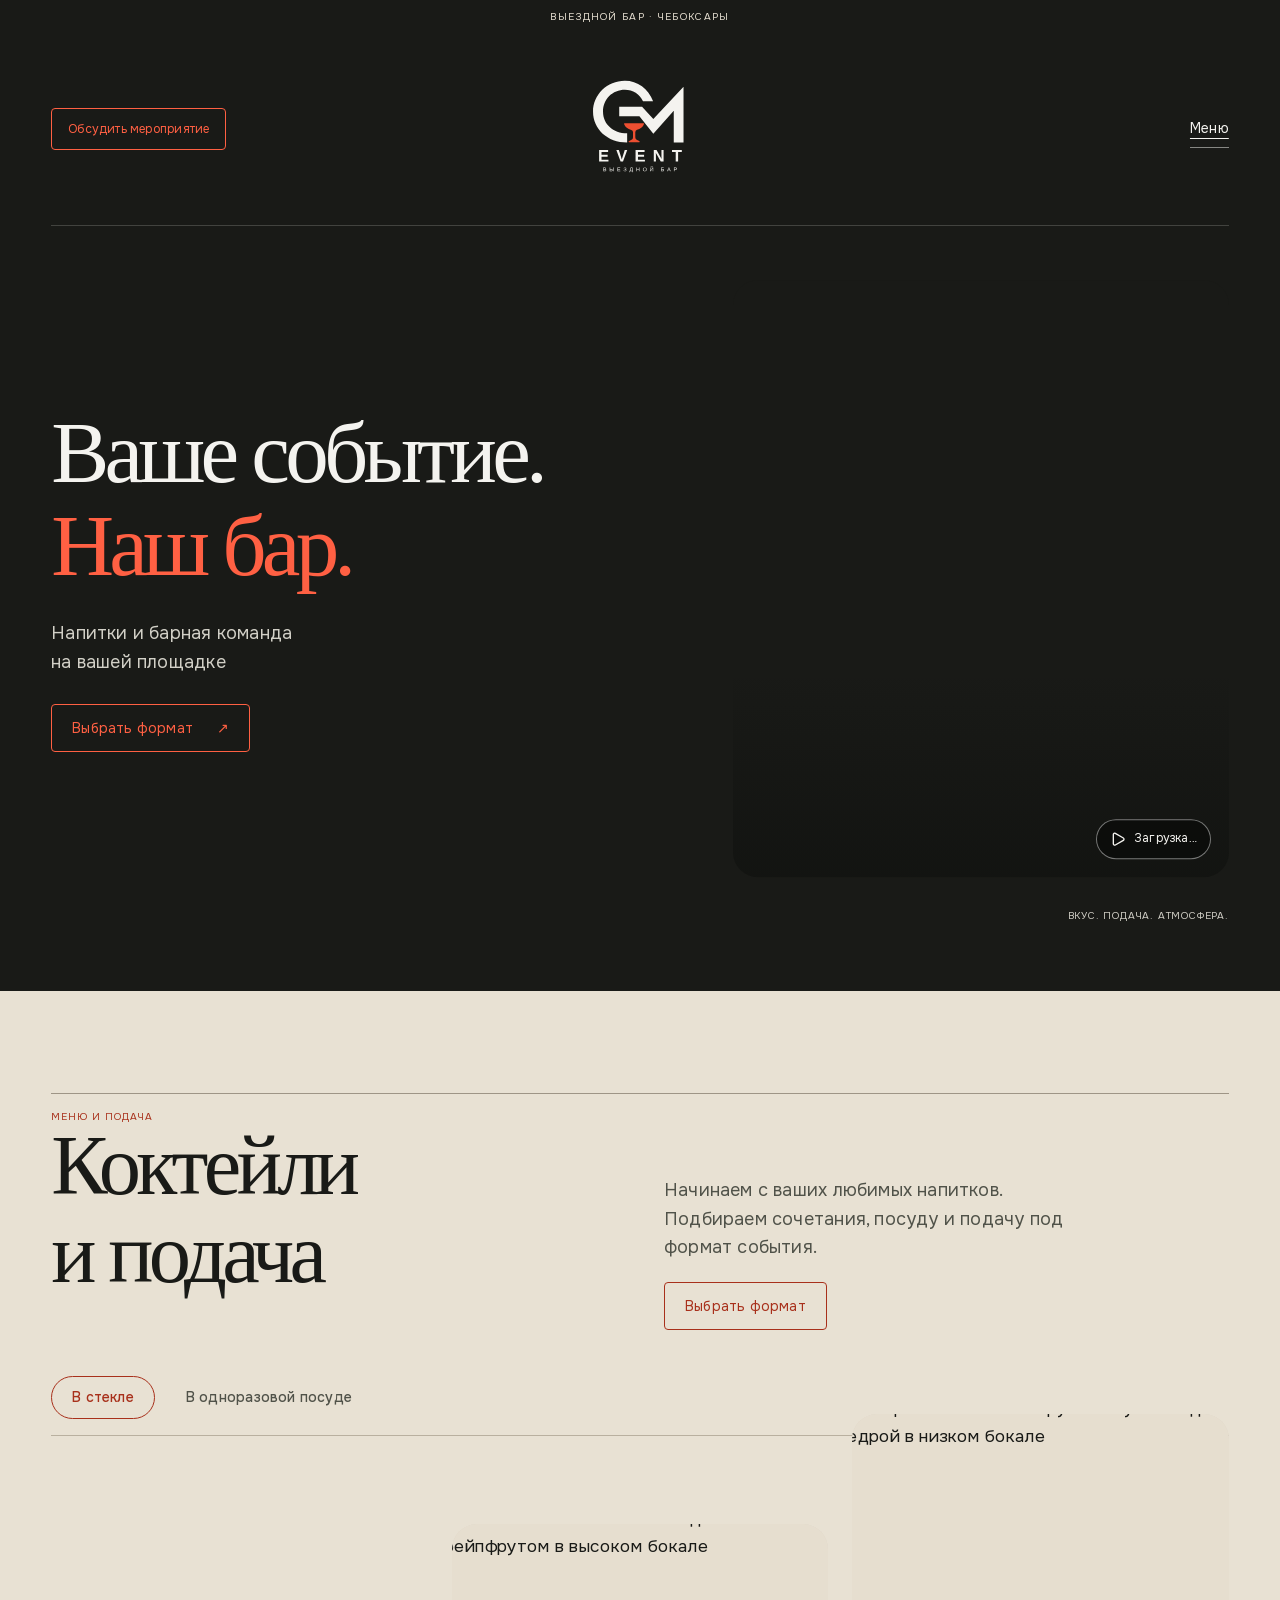
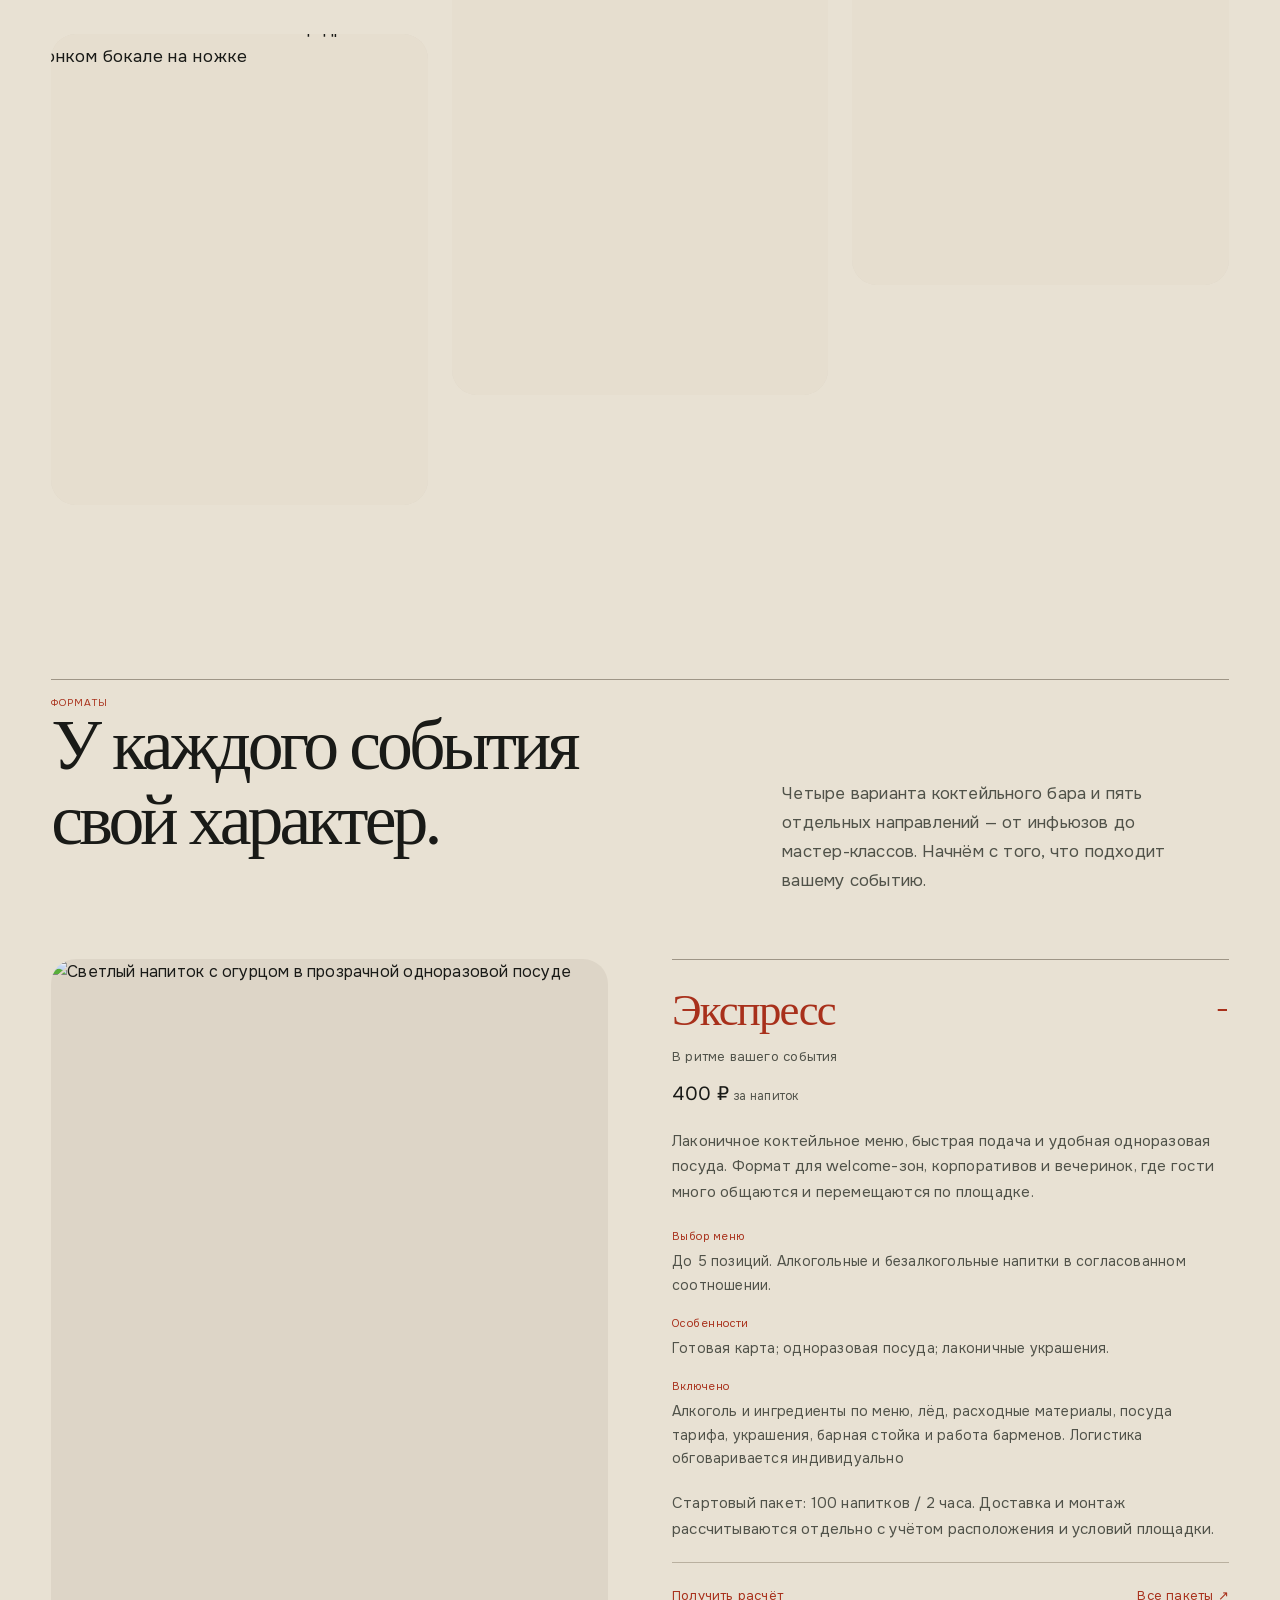
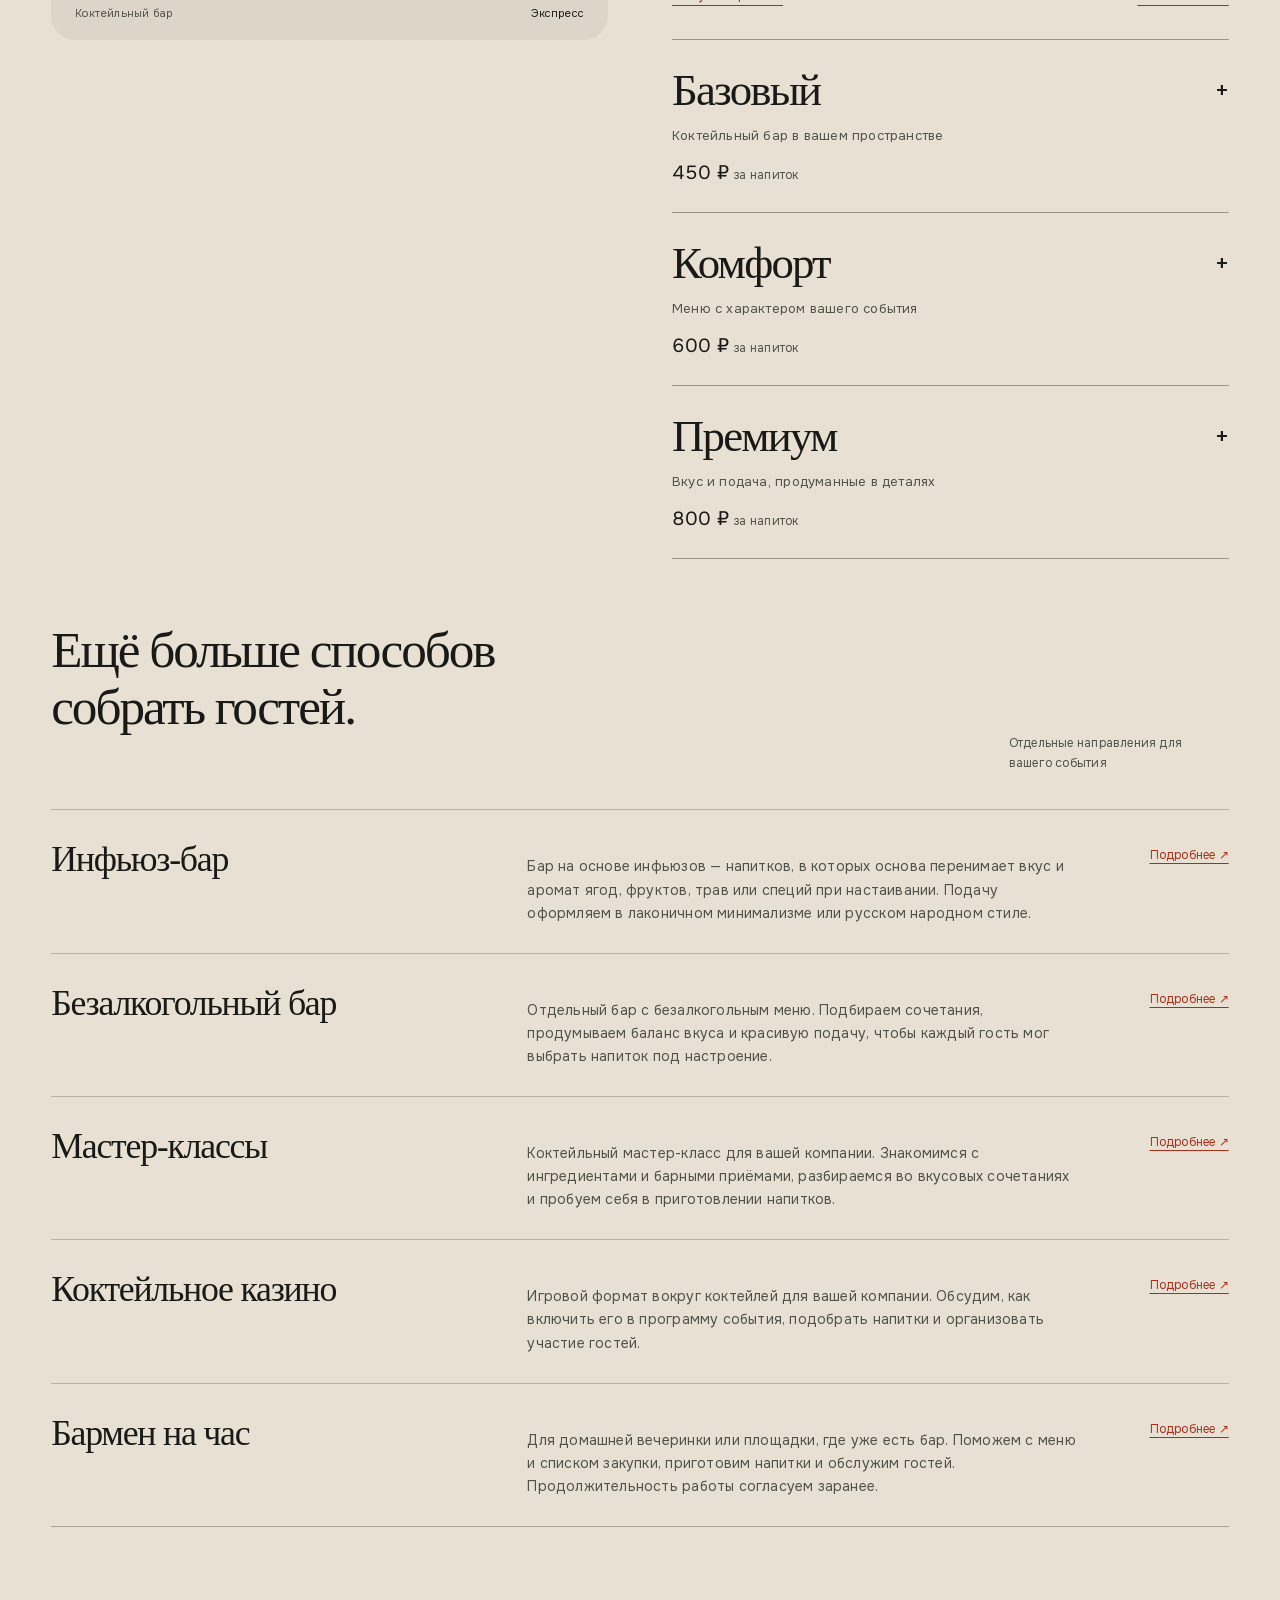
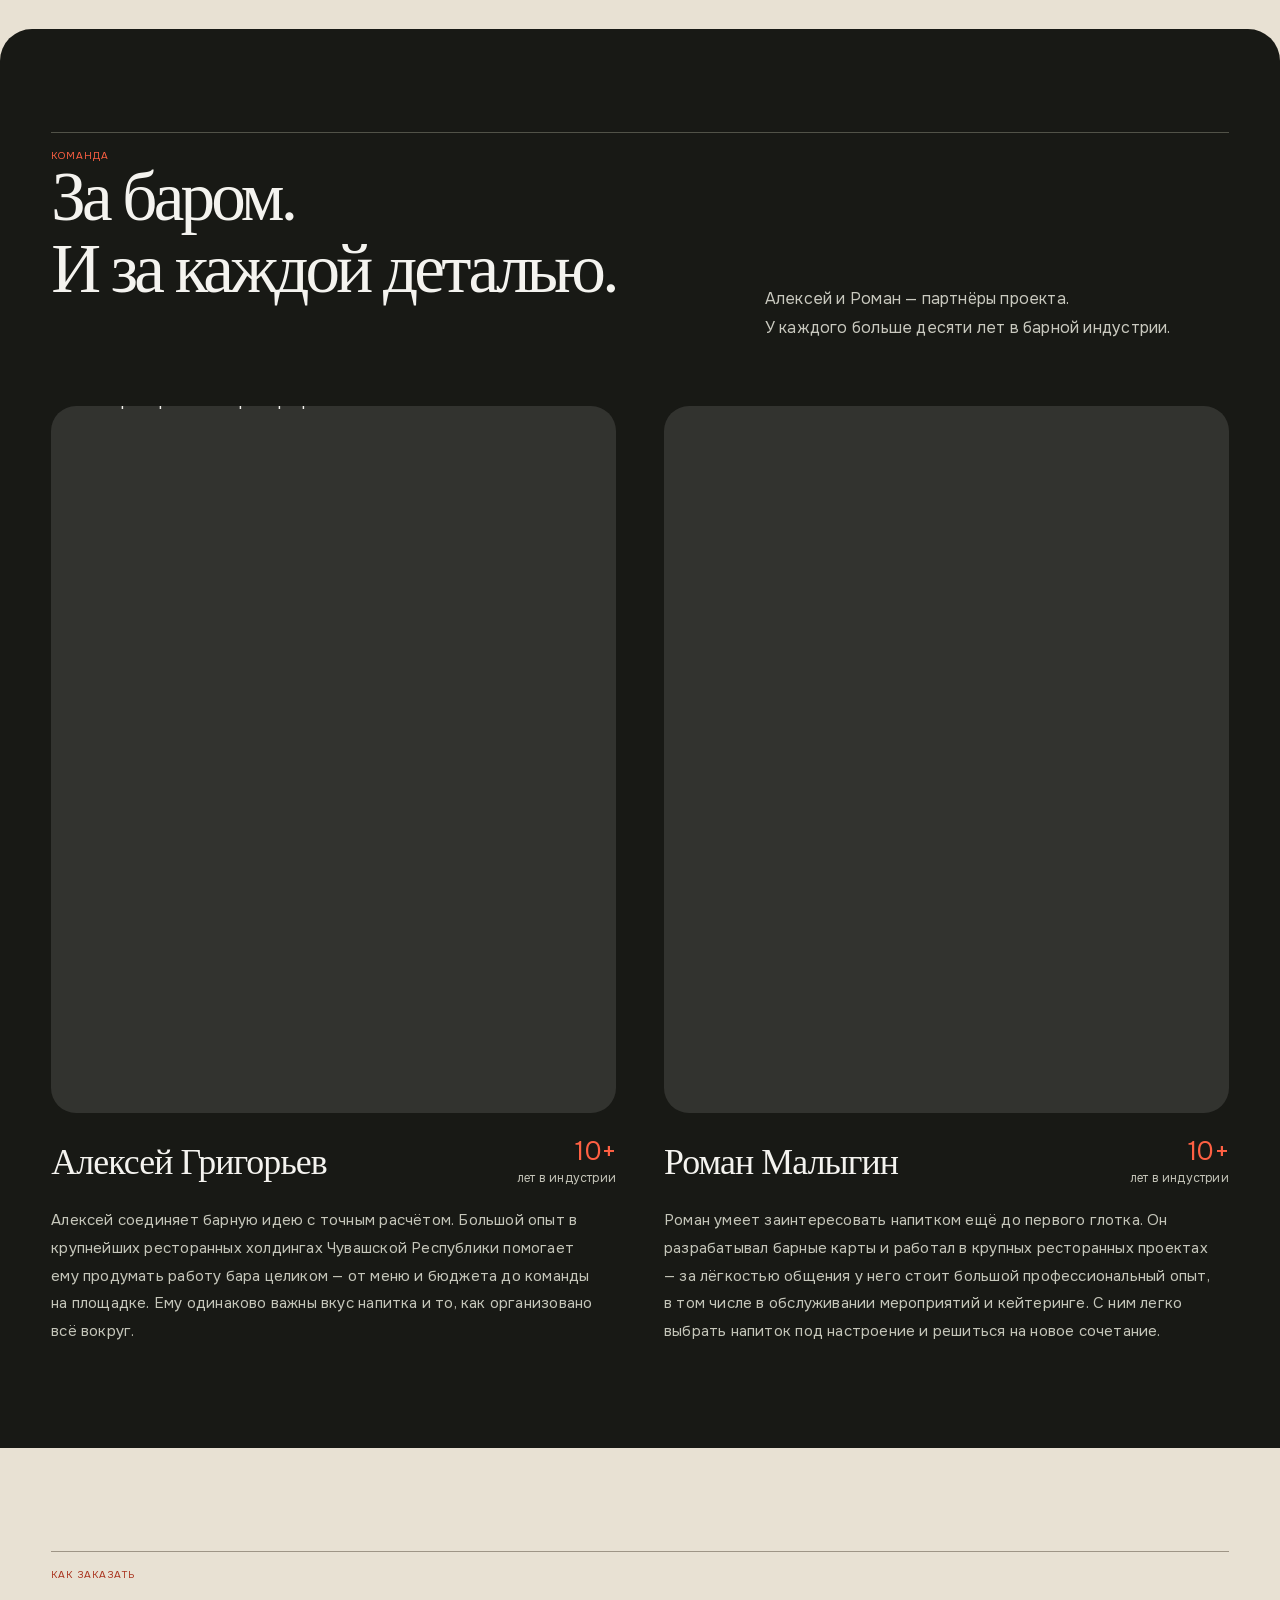
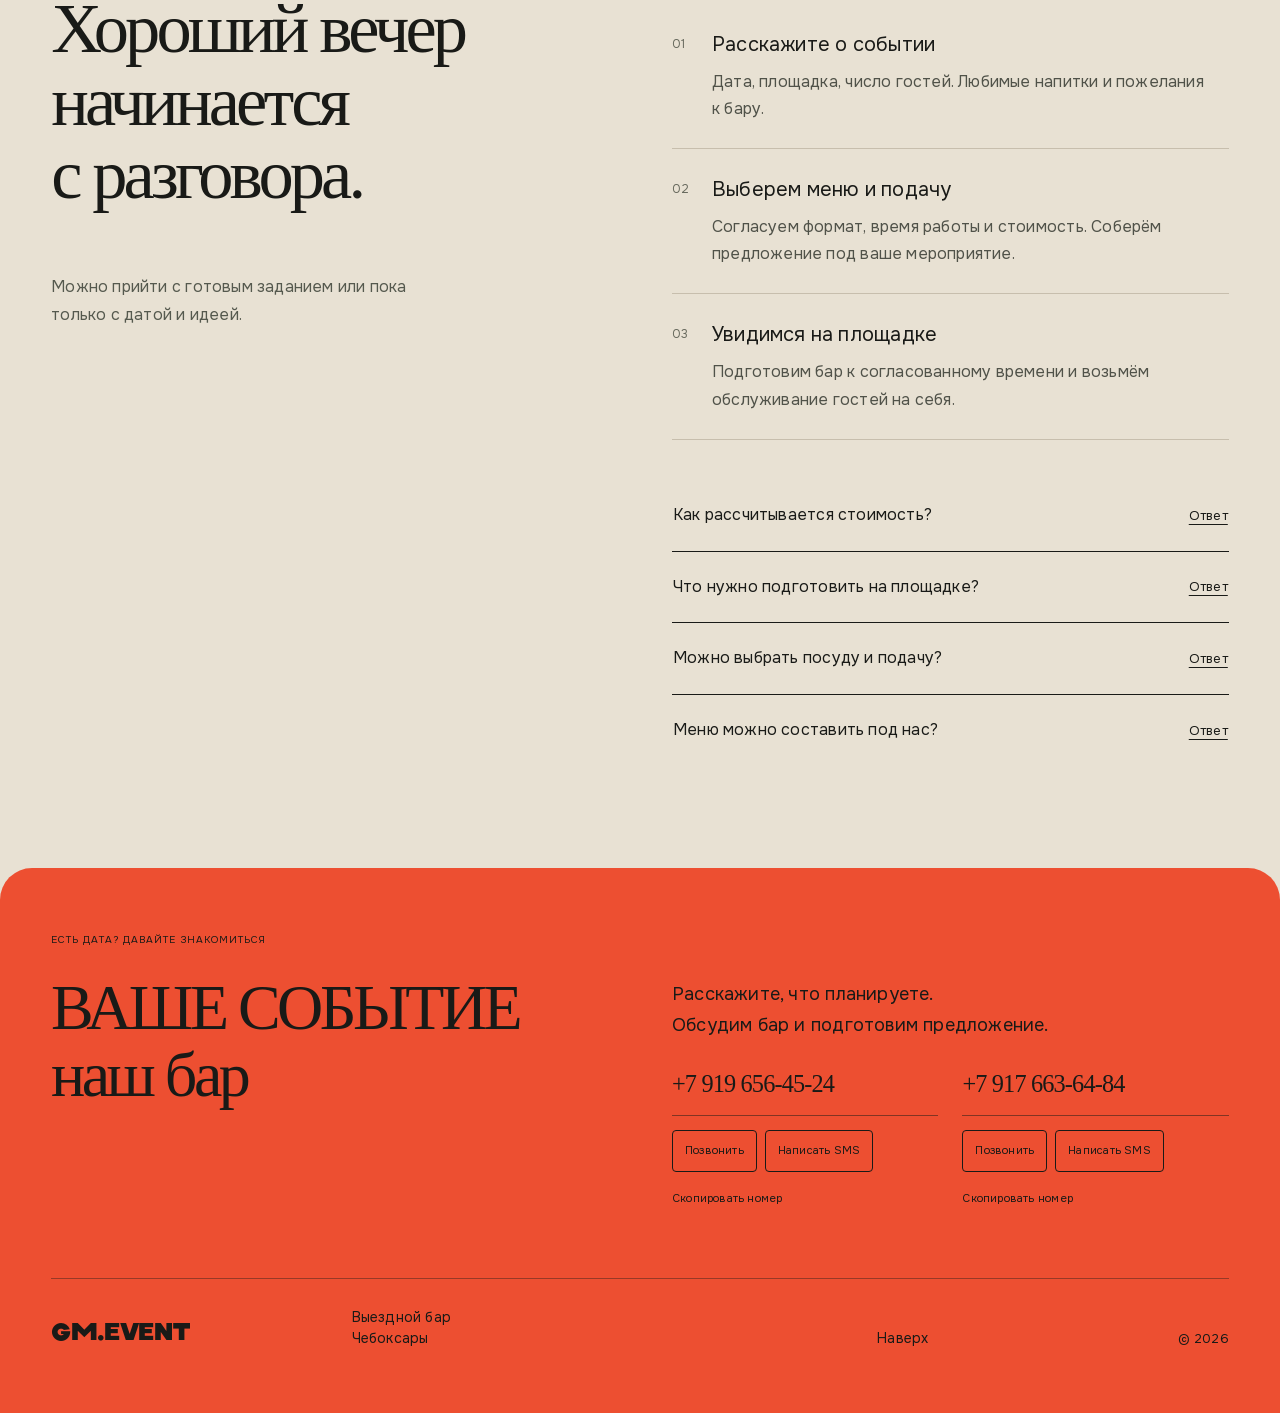
==== commit dfe72f4c: "Unify homepage hero and header with logo graphite background" ====
--- a/index.html
+++ b/index.html
@@ -1 +1 @@
-<!doctype html><html lang="ru"><head><meta charset="utf-8"><meta name="viewport" content="width=device-width,initial-scale=1"><meta name="robots" content="noindex,nofollow"><title>GM.EVENT — бар для вашего события</title><meta name="description" content="Экспресс, Базовый, Комфорт, Премиум, инфьюз-бар, безалкогольный бар, мастер-классы, коктейльное казино и бармен на час. GM.EVENT, Чебоксары."><link rel="icon" href="[data-uri]"><link rel="stylesheet" href="./bar-style-85c3021543ce.css"></head><body style="--font-body:Onest;--font-logo:RAYDIS;--font-script:Cormorant Garamond"><div id="root" data-page=""><link rel="preload" as="image" href="./asset-GM_EVENT_logo-16ac355487.svg"/><main class="bar-site"><a class="skip-link" href="#presentation">К содержанию</a><section class="hero" id="home" aria-labelledby="hero-title"><div class="announcement">Выездной бар · Чебоксары</div><header class="header wrap"><a class="action-button header-cta" href="#contact"><span>Обсудить мероприятие</span></a><a href="./#home" class="monogram header-logo" aria-label="GM.EVENT — на главную"><img class="brand-image" src="./asset-GM_EVENT_logo-16ac355487.svg" alt="GM EVENT — выездной бар" width="1254" height="1254" loading="eager"/></a><button type="button" class="menu-toggle" aria-haspopup="dialog" aria-expanded="false" aria-controls="site-menu">Меню</button></header><dialog id="site-menu" class="site-menu" aria-labelledby="site-menu-title"><div class="menu-layout wrap"><div class="menu-top"><a href="./#home" class="monogram" aria-label="GM.EVENT — на главную">GM.EVENT</a><button type="button" class="menu-close">Закрыть меню</button></div><nav class="menu-products" aria-labelledby="site-menu-title"><p class="eyebrow" id="site-menu-title">ВЫБЕРИТЕ ФОРМАТ</p><a href="./express/"><span class="menu-product-name">Экспресс</span></a><a href="./basic/"><span class="menu-product-name">Базовый</span></a><a href="./comfort/"><span class="menu-product-name">Комфорт</span></a><a href="./premium/"><span class="menu-product-name">Премиум</span></a><a href="./infuse-bar/"><span class="menu-product-name">Инфьюз-бар</span></a><a href="./alcohol-free-bar/"><span class="menu-product-name">Безалкогольный бар</span></a><a href="./masterclasses/"><span class="menu-product-name">Мастер-классы</span></a><a href="./cocktail-casino/"><span class="menu-product-name">Коктейльное казино</span></a><a href="./bartender/"><span class="menu-product-name">Бармен на час</span></a></nav><nav class="menu-secondary" aria-label="Разделы сайта"><a href="./#presentation">Подача</a><a href="./#team">Команда</a><a href="#contact">Контакты</a></nav></div></dialog><div class="hero-layout wrap"><div class="hero-intro" data-depth="-34"><h1 id="hero-title"><span class="hero-line">Ваше событие.</span><span class="hero-line hero-line-script">Наш бар.</span></h1></div><div class="hero-bottom"><div><p>Напитки и барная команда<br/>на вашей площадке</p><a href="#formats" class="action-button outline-button hero-action">Выбрать формат <span aria-hidden="true">↗</span></a></div></div><div class="hero-stage"><div class="hero-video-plane" data-depth="64"><div class="hero-media"><div class="hero-film" aria-hidden="true"><video autoPlay="" muted="" playsInline="" loop="" preload="auto" tabindex="-1" poster="./asset-hero-video-poster-0232e0870b.jpg"><source media="(max-width: 640px)" src="./hero-bar-mobile-v6.mp4" type="video/mp4"/><source src="./hero-bar-desktop-v6.mp4" type="video/mp4"/></video></div><button type="button" tabindex="0" data-slot="button" aria-label="Смотреть видео" class="group/button inline-flex shrink-0 items-center justify-center rounded-lg border border-transparent bg-clip-padding text-sm font-medium whitespace-nowrap transition-all outline-none select-none focus-visible:border-ring focus-visible:ring-3 focus-visible:ring-ring/50 active:not-aria-[haspopup]:translate-y-px disabled:pointer-events-none disabled:opacity-50 aria-invalid:border-destructive aria-invalid:ring-3 aria-invalid:ring-destructive/20 dark:aria-invalid:border-destructive/50 dark:aria-invalid:ring-destructive/40 [&amp;_svg]:pointer-events-none [&amp;_svg]:shrink-0 [&amp;_svg:not([class*=&#x27;size-&#x27;])]:size-4 hover:bg-muted hover:text-foreground aria-expanded:bg-muted aria-expanded:text-foreground dark:hover:bg-muted/50 h-8 gap-1.5 px-2.5 has-data-[icon=inline-end]:pr-2 has-data-[icon=inline-start]:pl-2 film-toggle"><svg xmlns="http://www.w3.org/2000/svg" width="15" height="15" viewBox="0 0 24 24" fill="none" stroke="currentColor" stroke-width="2" stroke-linecap="round" stroke-linejoin="round" class="lucide lucide-play" aria-hidden="true"><path d="M5 5a2 2 0 0 1 3.008-1.728l11.997 6.998a2 2 0 0 1 .003 3.458l-12 7A2 2 0 0 1 5 19z"></path></svg><span>Загрузка…</span></button></div></div><div class="hero-caption">Вкус. Подача. Атмосфера.</div></div></div></section><section class="presentation wrap section" id="presentation" aria-labelledby="presentation-title"><div class="section-top"><p class="eyebrow dark-label"><span class="section-number">01</span> МЕНЮ И ПОДАЧА</p></div><div class="gallery-heading" data-reveal="true"><h2 id="presentation-title" class="paired-heading" aria-label="Коктейли и подача"><span class="heading-line">Коктейли</span><span class="section-script">и подача</span></h2><div class="gallery-intro"><p>Начинаем с ваших любимых напитков. Подбираем сочетания, посуду и подачу под формат события.</p><a class="action-button outline-button" href="#formats">Выбрать формат</a></div></div><fieldset class="drinkware-options" aria-label="Посуда для подачи"><button type="button" aria-pressed="true" aria-controls="cocktail-gallery">В стекле</button><button type="button" aria-pressed="false" aria-controls="cocktail-gallery">В одноразовой посуде</button></fieldset><div class="cocktail-gallery" id="cocktail-gallery" aria-label="Коктейли в стекле"><figure class="cocktail-card" data-reveal="true" data-scroll-photo="true"><img src="./asset-coupe-v1-a9d5fb5de2.jpg" alt="Светлый коктейль с пеной и цедрой в тонком бокале на ножке" width="1122" height="1402" loading="lazy"/></figure><figure class="cocktail-card" data-reveal="true" data-scroll-photo="true"><img src="./asset-highball-v1-2c696b7634.jpg" alt="Золотистый коктейль со льдом и грейпфрутом в высоком бокале" width="1122" height="1402" loading="lazy"/></figure><figure class="cocktail-card" data-reveal="true" data-scroll-photo="true"><img src="./asset-rocks-v1-5a23c791d7.jpg" alt="Янтарный коктейль с крупным кубом льда и цедрой в низком бокале" width="1122" height="1402" loading="lazy"/></figure></div></section><section class="formats wrap section" id="formats" aria-labelledby="formats-title"><div class="section-top"><p class="eyebrow dark-label"><span class="section-number">02</span> ФОРМАТЫ</p></div><div class="formats-heading" data-reveal="true"><h2 id="formats-title">У каждого события<br/>свой характер.</h2><p>Четыре варианта коктейльного бара и пять отдельных направлений — от инфьюзов до мастер-классов. Начнём с того, что подходит вашему событию.</p></div><div class="format-studio"><figure class="format-preview"><img src="./asset-disposable-cucumber-v2-c8f4249dd3.jpg" alt="Светлый напиток с огурцом в прозрачной одноразовой посуде" width="1122" height="1402" loading="lazy"/><figcaption><span>Коктейльный бар</span><span>Экспресс</span></figcaption></figure><div class="tariff-list" aria-label="Тарифы коктейльного бара"><article data-reveal="true" class="tariff is-selected"><h3><button type="button" id="tariff-express" aria-expanded="true" aria-controls="panel-express"><span>Экспресс</span><span class="tariff-symbol" aria-hidden="true">−</span></button></h3><p class="tariff-short">В ритме вашего события</p><p class="tariff-rate">400 ₽<!-- --> <span>за напиток</span></p><div class="tariff-panel" id="panel-express" role="region" aria-labelledby="tariff-express"><p>Лаконичное коктейльное меню, быстрая подача и удобная одноразовая посуда. Формат для welcome-зон, корпоративов и вечеринок, где гости много общаются и перемещаются по площадке.</p><dl class="tariff-facts"><div><dt>Выбор меню</dt><dd>До 5 позиций. Алкогольные и безалкогольные напитки в согласованном соотношении.</dd></div><div><dt>Особенности</dt><dd>Готовая карта; одноразовая посуда; лаконичные украшения.</dd></div><div><dt>Включено</dt><dd>Алкоголь и ингредиенты по меню, лёд, расходные материалы, посуда тарифа, украшения, барная стойка и работа барменов. Логистика обговаривается индивидуально</dd></div></dl><p class="tariff-minimum">Стартовый пакет: <!-- -->100<!-- --> напитков / <!-- -->2<!-- --> часа. <!-- -->Доставка и монтаж рассчитываются отдельно с учётом расположения и условий площадки.</p><div class="tariff-bottom"><a href="#contact" class="editorial-link">Получить расчёт</a><a href="./express/" class="editorial-link">Все пакеты ↗</a></div></div></article><article data-reveal="true" class="tariff"><h3><button type="button" id="tariff-basic" aria-expanded="false" aria-controls="panel-basic"><span>Базовый</span><span class="tariff-symbol" aria-hidden="true">+</span></button></h3><p class="tariff-short">Коктейльный бар в вашем пространстве</p><p class="tariff-rate">450 ₽<!-- --> <span>за напиток</span></p><div class="tariff-panel" id="panel-basic" role="region" aria-labelledby="tariff-basic" hidden=""><p>Любимые коктейли, стеклянная посуда. Продуманный формат для свадьбы, дня рождения или корпоративного вечера со сдержанной и аккуратной подачей.</p><dl class="tariff-facts"><div><dt>Выбор меню</dt><dd>До 5 позиций. Алкогольные и безалкогольные напитки в согласованном соотношении.</dd></div><div><dt>Особенности</dt><dd>Готовая карта; стеклянные бокалы; лаконичные украшения.</dd></div><div><dt>Включено</dt><dd>Алкоголь и ингредиенты по меню, лёд, расходные материалы, посуда тарифа, украшения, барная стойка и работа барменов. Логистика обговаривается индивидуально</dd></div></dl><p class="tariff-minimum">Стартовый пакет: <!-- -->100<!-- --> напитков / <!-- -->2<!-- --> часа. <!-- -->Доставка и монтаж рассчитываются отдельно с учётом расположения и условий площадки.</p><div class="tariff-bottom"><a href="#contact" class="editorial-link">Получить расчёт</a><a href="./basic/" class="editorial-link">Все пакеты ↗</a></div></div></article><article data-reveal="true" class="tariff"><h3><button type="button" id="tariff-comfort" aria-expanded="false" aria-controls="panel-comfort"><span>Комфорт</span><span class="tariff-symbol" aria-hidden="true">+</span></button></h3><p class="tariff-short">Меню с характером вашего события</p><p class="tariff-rate">600 ₽<!-- --> <span>за напиток</span></p><div class="tariff-panel" id="panel-comfort" role="region" aria-labelledby="tariff-comfort" hidden=""><p>Любимые вкусы, настроение вечера и детали оформления становятся основой вашей коктейльной карты. Мы разрабатываем сочетания, подбираем бокалы и продумываем украшения, чтобы напитки поддерживали общую идею праздника.</p><dl class="tariff-facts"><div><dt>Выбор меню</dt><dd>До 5 позиций. Алкогольные и безалкогольные напитки в согласованном соотношении.</dd></div><div><dt>Особенности</dt><dd>Индивидуальное меню; стеклянные бокалы; согласованные украшения. Одна концепция меню и один этап корректировок.</dd></div><div><dt>Включено</dt><dd>Алкоголь и ингредиенты по меню, лёд, расходные материалы, посуда тарифа, украшения, барная стойка и работа барменов. Разработка меню в рамках тарифа. Логистика, доставка и монтаж</dd></div></dl><p class="tariff-minimum">Стартовый пакет: <!-- -->100<!-- --> напитков / <!-- -->2<!-- --> часа. <!-- -->Стоимость и порядок дегустации согласовываются отдельно.</p><div class="tariff-bottom"><a href="#contact" class="editorial-link">Обсудить своё меню</a><a href="./comfort/" class="editorial-link">Все пакеты ↗</a></div></div></article><article data-reveal="true" class="tariff"><h3><button type="button" id="tariff-premium" aria-expanded="false" aria-controls="panel-premium"><span>Премиум</span><span class="tariff-symbol" aria-hidden="true">+</span></button></h3><p class="tariff-short">Вкус и подача, продуманные в деталях</p><p class="tariff-rate">800 ₽<!-- --> <span>за напиток</span></p><div class="tariff-panel" id="panel-premium" role="region" aria-labelledby="tariff-premium" hidden=""><p>Индивидуальное коктейльное меню, премиальные алкогольные основы и выразительное стекло. Мы соединяем вкус, аромат и оформление в подаче, которая становится частью вашего события.</p><dl class="tariff-facts"><div><dt>Выбор меню</dt><dd>До 5 позиций. Алкогольные и безалкогольные напитки в согласованном соотношении.</dd></div><div><dt>Особенности</dt><dd>Индивидуальное меню; согласованные премиальные основы и стекло; авторский декор. Одна концепция меню и один этап корректировок. Персонализация декора одной позиции.</dd></div><div><dt>Включено</dt><dd>Алкоголь и ингредиенты по меню, лёд, расходные материалы, посуда тарифа, украшения, барная стойка и работа барменов. Разработка меню в рамках тарифа. Логистика, доставка и монтаж</dd></div></dl><p class="tariff-minimum">Стартовый пакет: <!-- -->100<!-- --> напитков / <!-- -->2<!-- --> часа. <!-- -->Стоимость и порядок дегустации согласовываются отдельно.</p><div class="tariff-bottom"><a href="#contact" class="editorial-link">Обсудить Премиум</a><a href="./premium/" class="editorial-link">Все пакеты ↗</a></div></div></article></div></div><div class="additional-heading"><h3>Ещё больше способов<br/>собрать гостей.</h3><p>Отдельные направления для вашего события</p></div><nav class="service-links additional-services" aria-label="Дополнительные форматы"><a class="service-page-link" data-reveal="true" href="./infuse-bar/"><div class="service-link-copy"><h3>Инфьюз-бар</h3><p>Бар на основе инфьюзов — напитков, в которых основа перенимает вкус и аромат ягод, фруктов, трав или специй при настаивании. Подачу оформляем в лаконичном минимализме или русском народном стиле.</p></div><span class="service-link-label">Подробнее ↗</span></a><a class="service-page-link" data-reveal="true" href="./alcohol-free-bar/"><div class="service-link-copy"><h3>Безалкогольный бар</h3><p>Отдельный бар с безалкогольным меню. Подбираем сочетания, продумываем баланс вкуса и красивую подачу, чтобы каждый гость мог выбрать напиток под настроение.</p></div><span class="service-link-label">Подробнее ↗</span></a><a class="service-page-link" data-reveal="true" href="./masterclasses/"><div class="service-link-copy"><h3>Мастер-классы</h3><p>Коктейльный мастер-класс для вашей компании. Знакомимся с ингредиентами и барными приёмами, разбираемся во вкусовых сочетаниях и пробуем себя в приготовлении напитков.</p></div><span class="service-link-label">Подробнее ↗</span></a><a class="service-page-link" data-reveal="true" href="./cocktail-casino/"><div class="service-link-copy"><h3>Коктейльное казино</h3><p>Игровой формат вокруг коктейлей для вашей компании. Обсудим, как включить его в программу события, подобрать напитки и организовать участие гостей.</p></div><span class="service-link-label">Подробнее ↗</span></a><a class="service-page-link" data-reveal="true" href="./bartender/"><div class="service-link-copy"><h3>Бармен на час</h3><p>Для домашней вечеринки или площадки, где уже есть бар. Поможем с меню и списком закупки, приготовим напитки и обслужим гостей. Продолжительность работы согласуем заранее.</p></div><span class="service-link-label">Подробнее ↗</span></a></nav></section><section class="team dark" id="team" aria-labelledby="team-title"><div class="wrap section"><div class="section-top"><p class="eyebrow"><span class="section-number">03</span> КОМАНДА</p></div><div class="team-heading" data-reveal="true"><h2 id="team-title">За баром.<br/>И за каждой деталью.</h2><p>Алексей и Роман — партнёры проекта.<br/>У каждого больше десяти лет в барной индустрии.</p></div><div class="founders-grid"><article class="founder" data-reveal="true"><div class="founder-photo alex paired-portrait"><img src="./asset-team-portraits-alex-tone-v4-8f4a0aaccf.jpg" alt="Алексей Григорьев — партнёр проекта" width="1584" height="993" loading="lazy"/></div><div class="founder-title"><h3>Алексей Григорьев</h3><span><strong>10+</strong>лет в индустрии</span></div><p>Алексей соединяет барную идею с точным расчётом. Большой опыт в крупнейших ресторанных холдингах Чувашской Республики помогает ему продумать работу бара целиком — от меню и бюджета до команды на площадке. Ему одинаково важны вкус напитка и то, как организовано всё вокруг.</p></article><article class="founder" data-reveal="true"><div class="founder-photo roman paired-portrait"><img src="./asset-team-portraits-diptych-v3-ca0f97ed26.jpg" alt="Роман Малыгин — партнёр проекта" width="1586" height="992" loading="lazy"/></div><div class="founder-title"><h3>Роман Малыгин</h3><span><strong>10+</strong>лет в индустрии</span></div><p>Роман умеет заинтересовать напитком ещё до первого глотка. Он разрабатывал барные карты и работал в крупных ресторанных проектах — за лёгкостью общения у него стоит большой профессиональный опыт, в том числе в обслуживании мероприятий и кейтеринге. С ним легко выбрать напиток под настроение и решиться на новое сочетание.</p></article></div></div></section><section class="how wrap section" id="how" aria-labelledby="how-title"><div class="section-top"><p class="eyebrow dark-label"><span class="section-number">04</span> КАК ЗАКАЗАТЬ</p></div><div class="how-grid"><div data-reveal="true"><h2 id="how-title">Хороший вечер<br/>начинается<br/>с разговора.</h2><p class="how-intro">Можно прийти с готовым заданием или пока только с датой и идеей.</p></div><div class="how-content"><ol class="steps"><li data-reveal="true"><span>01</span><div><h3>Расскажите о событии</h3><p>Дата, площадка, число гостей. Любимые напитки и пожелания к бару.</p></div></li><li data-reveal="true"><span>02</span><div><h3>Выберем меню и подачу</h3><p>Согласуем формат, время работы и стоимость. Соберём предложение под ваше мероприятие.</p></div></li><li data-reveal="true"><span>03</span><div><h3>Увидимся на площадке</h3><p>Подготовим бар к согласованному времени и возьмём обслуживание гостей на себя.</p></div></li></ol><div data-orientation="vertical" data-slot="accordion" class="flex w-full flex-col faq"><div data-orientation="vertical" data-hidden="" data-index="-1" data-closed="" data-slot="accordion-item" class="not-last:border-b"><h3 data-orientation="vertical" data-hidden="" data-index="-1" data-closed="" class="flex"><button type="button" data-value="" data-orientation="vertical" data-hidden="" data-index="-1" tabindex="0" aria-disabled="false" aria-expanded="false" id="base-ui-_R_qmH2_" data-slot="accordion-trigger" class="focus-visible:ring-ring/50 focus-visible:border-ring focus-visible:after:border-ring **:data-[slot=accordion-trigger-icon]:text-muted-foreground rounded-lg py-2.5 text-left text-sm font-medium hover:underline focus-visible:ring-3 **:data-[slot=accordion-trigger-icon]:ml-auto **:data-[slot=accordion-trigger-icon]:size-4 group/accordion-trigger relative flex flex-1 items-start justify-between border border-transparent transition-all outline-none aria-disabled:pointer-events-none aria-disabled:opacity-50 faq-trigger">Как рассчитывается стоимость?<span class="accordion-state" aria-hidden="true"><span class="when-closed">Ответ</span><span class="when-open">Скрыть</span></span></button></h3></div><div data-orientation="vertical" data-hidden="" data-index="-1" data-closed="" data-slot="accordion-item" class="not-last:border-b"><h3 data-orientation="vertical" data-hidden="" data-index="-1" data-closed="" class="flex"><button type="button" data-value="" data-orientation="vertical" data-hidden="" data-index="-1" tabindex="0" aria-disabled="false" aria-expanded="false" id="base-ui-_R_1amH2_" data-slot="accordion-trigger" class="focus-visible:ring-ring/50 focus-visible:border-ring focus-visible:after:border-ring **:data-[slot=accordion-trigger-icon]:text-muted-foreground rounded-lg py-2.5 text-left text-sm font-medium hover:underline focus-visible:ring-3 **:data-[slot=accordion-trigger-icon]:ml-auto **:data-[slot=accordion-trigger-icon]:size-4 group/accordion-trigger relative flex flex-1 items-start justify-between border border-transparent transition-all outline-none aria-disabled:pointer-events-none aria-disabled:opacity-50 faq-trigger">Что нужно подготовить на площадке?<span class="accordion-state" aria-hidden="true"><span class="when-closed">Ответ</span><span class="when-open">Скрыть</span></span></button></h3></div><div data-orientation="vertical" data-hidden="" data-index="-1" data-closed="" data-slot="accordion-item" class="not-last:border-b"><h3 data-orientation="vertical" data-hidden="" data-index="-1" data-closed="" class="flex"><button type="button" data-value="" data-orientation="vertical" data-hidden="" data-index="-1" tabindex="0" aria-disabled="false" aria-expanded="false" id="base-ui-_R_1qmH2_" data-slot="accordion-trigger" class="focus-visible:ring-ring/50 focus-visible:border-ring focus-visible:after:border-ring **:data-[slot=accordion-trigger-icon]:text-muted-foreground rounded-lg py-2.5 text-left text-sm font-medium hover:underline focus-visible:ring-3 **:data-[slot=accordion-trigger-icon]:ml-auto **:data-[slot=accordion-trigger-icon]:size-4 group/accordion-trigger relative flex flex-1 items-start justify-between border border-transparent transition-all outline-none aria-disabled:pointer-events-none aria-disabled:opacity-50 faq-trigger">Можно выбрать посуду и подачу?<span class="accordion-state" aria-hidden="true"><span class="when-closed">Ответ</span><span class="when-open">Скрыть</span></span></button></h3></div><div data-orientation="vertical" data-hidden="" data-index="-1" data-closed="" data-slot="accordion-item" class="not-last:border-b"><h3 data-orientation="vertical" data-hidden="" data-index="-1" data-closed="" class="flex"><button type="button" data-value="" data-orientation="vertical" data-hidden="" data-index="-1" tabindex="0" aria-disabled="false" aria-expanded="false" id="base-ui-_R_2amH2_" data-slot="accordion-trigger" class="focus-visible:ring-ring/50 focus-visible:border-ring focus-visible:after:border-ring **:data-[slot=accordion-trigger-icon]:text-muted-foreground rounded-lg py-2.5 text-left text-sm font-medium hover:underline focus-visible:ring-3 **:data-[slot=accordion-trigger-icon]:ml-auto **:data-[slot=accordion-trigger-icon]:size-4 group/accordion-trigger relative flex flex-1 items-start justify-between border border-transparent transition-all outline-none aria-disabled:pointer-events-none aria-disabled:opacity-50 faq-trigger">Меню можно составить под нас?<span class="accordion-state" aria-hidden="true"><span class="when-closed">Ответ</span><span class="when-open">Скрыть</span></span></button></h3></div></div></div></div></section><footer class="contact" id="contact"><div class="wrap section"><p class="eyebrow">ЕСТЬ ДАТА? ДАВАЙТЕ ЗНАКОМИТЬСЯ</p><div class="contact-grid"><div class="contact-title"><h2 class="paired-heading"><span class="heading-line">ВАШЕ СОБЫТИЕ</span><span class="section-script">наш бар</span></h2></div><div class="contact-info"><p>Расскажите, что планируете.<br/>Обсудим бар и подготовим предложение.</p><div class="contact-phones"><div class="phone-contact"><a class="phone-link" href="tel:+79196564524">+7 919 656-45-24</a><div class="contact-actions"><a class="action-button contact-button" href="tel:+79196564524">Позвонить</a><a class="action-button contact-button outline-button" href="sms:+79196564524?body=%D0%97%D0%B4%D1%80%D0%B0%D0%B2%D1%81%D1%82%D0%B2%D1%83%D0%B9%D1%82%D0%B5!%20%D0%A5%D0%BE%D1%82%D0%B8%D0%BC%20%D0%BE%D0%B1%D1%81%D1%83%D0%B4%D0%B8%D1%82%D1%8C%20%D0%B1%D0%B0%D1%80%20%D0%B4%D0%BB%D1%8F%20%D0%BC%D0%B5%D1%80%D0%BE%D0%BF%D1%80%D0%B8%D1%8F%D1%82%D0%B8%D1%8F.%20%D0%94%D0%B0%D1%82%D0%B0%3A%20.%20%D0%93%D0%BE%D1%81%D1%82%D0%B5%D0%B9%3A%20.%20%D0%9F%D0%BB%D0%BE%D1%89%D0%B0%D0%B4%D0%BA%D0%B0%3A%20.">Написать SMS</a></div><button type="button" tabindex="0" data-slot="button" class="group/button inline-flex shrink-0 items-center justify-center rounded-lg border border-transparent bg-clip-padding text-sm font-medium whitespace-nowrap transition-all outline-none select-none focus-visible:border-ring focus-visible:ring-3 focus-visible:ring-ring/50 active:not-aria-[haspopup]:translate-y-px disabled:pointer-events-none disabled:opacity-50 aria-invalid:border-destructive aria-invalid:ring-3 aria-invalid:ring-destructive/20 dark:aria-invalid:border-destructive/50 dark:aria-invalid:ring-destructive/40 [&amp;_svg]:pointer-events-none [&amp;_svg]:shrink-0 [&amp;_svg:not([class*=&#x27;size-&#x27;])]:size-4 hover:bg-muted hover:text-foreground aria-expanded:bg-muted aria-expanded:text-foreground dark:hover:bg-muted/50 h-8 gap-1.5 px-2.5 has-data-[icon=inline-end]:pr-2 has-data-[icon=inline-start]:pl-2 copy-phone">Скопировать номер</button><output class="copy-status" aria-live="polite"></output></div><div class="phone-contact"><a class="phone-link" href="tel:+79176636484">+7 917 663-64-84</a><div class="contact-actions"><a class="action-button contact-button" href="tel:+79176636484">Позвонить</a><a class="action-button contact-button outline-button" href="sms:+79176636484?body=%D0%97%D0%B4%D1%80%D0%B0%D0%B2%D1%81%D1%82%D0%B2%D1%83%D0%B9%D1%82%D0%B5!%20%D0%A5%D0%BE%D1%82%D0%B8%D0%BC%20%D0%BE%D0%B1%D1%81%D1%83%D0%B4%D0%B8%D1%82%D1%8C%20%D0%B1%D0%B0%D1%80%20%D0%B4%D0%BB%D1%8F%20%D0%BC%D0%B5%D1%80%D0%BE%D0%BF%D1%80%D0%B8%D1%8F%D1%82%D0%B8%D1%8F.%20%D0%94%D0%B0%D1%82%D0%B0%3A%20.%20%D0%93%D0%BE%D1%81%D1%82%D0%B5%D0%B9%3A%20.%20%D0%9F%D0%BB%D0%BE%D1%89%D0%B0%D0%B4%D0%BA%D0%B0%3A%20.">Написать SMS</a></div><button type="button" tabindex="0" data-slot="button" class="group/button inline-flex shrink-0 items-center justify-center rounded-lg border border-transparent bg-clip-padding text-sm font-medium whitespace-nowrap transition-all outline-none select-none focus-visible:border-ring focus-visible:ring-3 focus-visible:ring-ring/50 active:not-aria-[haspopup]:translate-y-px disabled:pointer-events-none disabled:opacity-50 aria-invalid:border-destructive aria-invalid:ring-3 aria-invalid:ring-destructive/20 dark:aria-invalid:border-destructive/50 dark:aria-invalid:ring-destructive/40 [&amp;_svg]:pointer-events-none [&amp;_svg]:shrink-0 [&amp;_svg:not([class*=&#x27;size-&#x27;])]:size-4 hover:bg-muted hover:text-foreground aria-expanded:bg-muted aria-expanded:text-foreground dark:hover:bg-muted/50 h-8 gap-1.5 px-2.5 has-data-[icon=inline-end]:pr-2 has-data-[icon=inline-start]:pl-2 copy-phone">Скопировать номер</button><output class="copy-status" aria-live="polite"></output></div></div></div></div><div class="footer-bottom"><a href="./#home" class="brand" aria-label="GM.EVENT — на главную">GM.EVENT</a><p>Выездной бар<br/>Чебоксары</p><a href="#home">Наверх</a><span>© 2026</span></div></div></footer></main></div><script defer src="./bar-app-09b673186d86.js"></script></body></html>+<!doctype html><html lang="ru"><head><meta charset="utf-8"><meta name="viewport" content="width=device-width,initial-scale=1"><meta name="robots" content="noindex,nofollow"><title>GM.EVENT — бар для вашего события</title><meta name="description" content="Экспресс, Базовый, Комфорт, Премиум, инфьюз-бар, безалкогольный бар, мастер-классы, коктейльное казино и бармен на час. GM.EVENT, Чебоксары."><link rel="icon" href="[data-uri]"><link rel="stylesheet" href="./bar-style-676f16f06212.css"></head><body style="--font-body:Onest;--font-logo:RAYDIS;--font-script:Cormorant Garamond"><div id="root" data-page=""><link rel="preload" as="image" href="./asset-GM_EVENT_logo-16ac355487.svg"/><main class="bar-site"><a class="skip-link" href="#presentation">К содержанию</a><section class="hero" id="home" aria-labelledby="hero-title"><div class="announcement">Выездной бар · Чебоксары</div><header class="header wrap"><a class="action-button header-cta" href="#contact"><span>Обсудить мероприятие</span></a><a href="./#home" class="monogram header-logo" aria-label="GM.EVENT — на главную"><img class="brand-image" src="./asset-GM_EVENT_logo-16ac355487.svg" alt="GM EVENT — выездной бар" width="1254" height="1254" loading="eager"/></a><button type="button" class="menu-toggle" aria-haspopup="dialog" aria-expanded="false" aria-controls="site-menu">Меню</button></header><dialog id="site-menu" class="site-menu" aria-labelledby="site-menu-title"><div class="menu-layout wrap"><div class="menu-top"><a href="./#home" class="monogram" aria-label="GM.EVENT — на главную">GM.EVENT</a><button type="button" class="menu-close">Закрыть меню</button></div><nav class="menu-products" aria-labelledby="site-menu-title"><p class="eyebrow" id="site-menu-title">ВЫБЕРИТЕ ФОРМАТ</p><a href="./express/"><span class="menu-product-name">Экспресс</span></a><a href="./basic/"><span class="menu-product-name">Базовый</span></a><a href="./comfort/"><span class="menu-product-name">Комфорт</span></a><a href="./premium/"><span class="menu-product-name">Премиум</span></a><a href="./infuse-bar/"><span class="menu-product-name">Инфьюз-бар</span></a><a href="./alcohol-free-bar/"><span class="menu-product-name">Безалкогольный бар</span></a><a href="./masterclasses/"><span class="menu-product-name">Мастер-классы</span></a><a href="./cocktail-casino/"><span class="menu-product-name">Коктейльное казино</span></a><a href="./bartender/"><span class="menu-product-name">Бармен на час</span></a></nav><nav class="menu-secondary" aria-label="Разделы сайта"><a href="./#presentation">Подача</a><a href="./#team">Команда</a><a href="#contact">Контакты</a></nav></div></dialog><div class="hero-layout wrap"><div class="hero-intro" data-depth="-34"><h1 id="hero-title"><span class="hero-line">Ваше событие.</span><span class="hero-line hero-line-script">Наш бар.</span></h1></div><div class="hero-bottom"><div><p>Напитки и барная команда<br/>на вашей площадке</p><a href="#formats" class="action-button outline-button hero-action">Выбрать формат <span aria-hidden="true">↗</span></a></div></div><div class="hero-stage"><div class="hero-video-plane" data-depth="64"><div class="hero-media"><div class="hero-film" aria-hidden="true"><video autoPlay="" muted="" playsInline="" loop="" preload="auto" tabindex="-1" poster="./asset-hero-video-poster-0232e0870b.jpg"><source media="(max-width: 640px)" src="./hero-bar-mobile-v6.mp4" type="video/mp4"/><source src="./hero-bar-desktop-v6.mp4" type="video/mp4"/></video></div><button type="button" tabindex="0" data-slot="button" aria-label="Смотреть видео" class="group/button inline-flex shrink-0 items-center justify-center rounded-lg border border-transparent bg-clip-padding text-sm font-medium whitespace-nowrap transition-all outline-none select-none focus-visible:border-ring focus-visible:ring-3 focus-visible:ring-ring/50 active:not-aria-[haspopup]:translate-y-px disabled:pointer-events-none disabled:opacity-50 aria-invalid:border-destructive aria-invalid:ring-3 aria-invalid:ring-destructive/20 dark:aria-invalid:border-destructive/50 dark:aria-invalid:ring-destructive/40 [&amp;_svg]:pointer-events-none [&amp;_svg]:shrink-0 [&amp;_svg:not([class*=&#x27;size-&#x27;])]:size-4 hover:bg-muted hover:text-foreground aria-expanded:bg-muted aria-expanded:text-foreground dark:hover:bg-muted/50 h-8 gap-1.5 px-2.5 has-data-[icon=inline-end]:pr-2 has-data-[icon=inline-start]:pl-2 film-toggle"><svg xmlns="http://www.w3.org/2000/svg" width="15" height="15" viewBox="0 0 24 24" fill="none" stroke="currentColor" stroke-width="2" stroke-linecap="round" stroke-linejoin="round" class="lucide lucide-play" aria-hidden="true"><path d="M5 5a2 2 0 0 1 3.008-1.728l11.997 6.998a2 2 0 0 1 .003 3.458l-12 7A2 2 0 0 1 5 19z"></path></svg><span>Загрузка…</span></button></div></div><div class="hero-caption">Вкус. Подача. Атмосфера.</div></div></div></section><section class="presentation wrap section" id="presentation" aria-labelledby="presentation-title"><div class="section-top"><p class="eyebrow dark-label"><span class="section-number">01</span> МЕНЮ И ПОДАЧА</p></div><div class="gallery-heading" data-reveal="true"><h2 id="presentation-title" class="paired-heading" aria-label="Коктейли и подача"><span class="heading-line">Коктейли</span><span class="section-script">и подача</span></h2><div class="gallery-intro"><p>Начинаем с ваших любимых напитков. Подбираем сочетания, посуду и подачу под формат события.</p><a class="action-button outline-button" href="#formats">Выбрать формат</a></div></div><fieldset class="drinkware-options" aria-label="Посуда для подачи"><button type="button" aria-pressed="true" aria-controls="cocktail-gallery">В стекле</button><button type="button" aria-pressed="false" aria-controls="cocktail-gallery">В одноразовой посуде</button></fieldset><div class="cocktail-gallery" id="cocktail-gallery" aria-label="Коктейли в стекле"><figure class="cocktail-card" data-reveal="true" data-scroll-photo="true"><img src="./asset-coupe-v1-a9d5fb5de2.jpg" alt="Светлый коктейль с пеной и цедрой в тонком бокале на ножке" width="1122" height="1402" loading="lazy"/></figure><figure class="cocktail-card" data-reveal="true" data-scroll-photo="true"><img src="./asset-highball-v1-2c696b7634.jpg" alt="Золотистый коктейль со льдом и грейпфрутом в высоком бокале" width="1122" height="1402" loading="lazy"/></figure><figure class="cocktail-card" data-reveal="true" data-scroll-photo="true"><img src="./asset-rocks-v1-5a23c791d7.jpg" alt="Янтарный коктейль с крупным кубом льда и цедрой в низком бокале" width="1122" height="1402" loading="lazy"/></figure></div></section><section class="formats wrap section" id="formats" aria-labelledby="formats-title"><div class="section-top"><p class="eyebrow dark-label"><span class="section-number">02</span> ФОРМАТЫ</p></div><div class="formats-heading" data-reveal="true"><h2 id="formats-title">У каждого события<br/>свой характер.</h2><p>Четыре варианта коктейльного бара и пять отдельных направлений — от инфьюзов до мастер-классов. Начнём с того, что подходит вашему событию.</p></div><div class="format-studio"><figure class="format-preview"><img src="./asset-disposable-cucumber-v2-c8f4249dd3.jpg" alt="Светлый напиток с огурцом в прозрачной одноразовой посуде" width="1122" height="1402" loading="lazy"/><figcaption><span>Коктейльный бар</span><span>Экспресс</span></figcaption></figure><div class="tariff-list" aria-label="Тарифы коктейльного бара"><article data-reveal="true" class="tariff is-selected"><h3><button type="button" id="tariff-express" aria-expanded="true" aria-controls="panel-express"><span>Экспресс</span><span class="tariff-symbol" aria-hidden="true">−</span></button></h3><p class="tariff-short">В ритме вашего события</p><p class="tariff-rate">400 ₽<!-- --> <span>за напиток</span></p><div class="tariff-panel" id="panel-express" role="region" aria-labelledby="tariff-express"><p>Лаконичное коктейльное меню, быстрая подача и удобная одноразовая посуда. Формат для welcome-зон, корпоративов и вечеринок, где гости много общаются и перемещаются по площадке.</p><dl class="tariff-facts"><div><dt>Выбор меню</dt><dd>До 5 позиций. Алкогольные и безалкогольные напитки в согласованном соотношении.</dd></div><div><dt>Особенности</dt><dd>Готовая карта; одноразовая посуда; лаконичные украшения.</dd></div><div><dt>Включено</dt><dd>Алкоголь и ингредиенты по меню, лёд, расходные материалы, посуда тарифа, украшения, барная стойка и работа барменов. Логистика обговаривается индивидуально</dd></div></dl><p class="tariff-minimum">Стартовый пакет: <!-- -->100<!-- --> напитков / <!-- -->2<!-- --> часа. <!-- -->Доставка и монтаж рассчитываются отдельно с учётом расположения и условий площадки.</p><div class="tariff-bottom"><a href="#contact" class="editorial-link">Получить расчёт</a><a href="./express/" class="editorial-link">Все пакеты ↗</a></div></div></article><article data-reveal="true" class="tariff"><h3><button type="button" id="tariff-basic" aria-expanded="false" aria-controls="panel-basic"><span>Базовый</span><span class="tariff-symbol" aria-hidden="true">+</span></button></h3><p class="tariff-short">Коктейльный бар в вашем пространстве</p><p class="tariff-rate">450 ₽<!-- --> <span>за напиток</span></p><div class="tariff-panel" id="panel-basic" role="region" aria-labelledby="tariff-basic" hidden=""><p>Любимые коктейли, стеклянная посуда. Продуманный формат для свадьбы, дня рождения или корпоративного вечера со сдержанной и аккуратной подачей.</p><dl class="tariff-facts"><div><dt>Выбор меню</dt><dd>До 5 позиций. Алкогольные и безалкогольные напитки в согласованном соотношении.</dd></div><div><dt>Особенности</dt><dd>Готовая карта; стеклянные бокалы; лаконичные украшения.</dd></div><div><dt>Включено</dt><dd>Алкоголь и ингредиенты по меню, лёд, расходные материалы, посуда тарифа, украшения, барная стойка и работа барменов. Логистика обговаривается индивидуально</dd></div></dl><p class="tariff-minimum">Стартовый пакет: <!-- -->100<!-- --> напитков / <!-- -->2<!-- --> часа. <!-- -->Доставка и монтаж рассчитываются отдельно с учётом расположения и условий площадки.</p><div class="tariff-bottom"><a href="#contact" class="editorial-link">Получить расчёт</a><a href="./basic/" class="editorial-link">Все пакеты ↗</a></div></div></article><article data-reveal="true" class="tariff"><h3><button type="button" id="tariff-comfort" aria-expanded="false" aria-controls="panel-comfort"><span>Комфорт</span><span class="tariff-symbol" aria-hidden="true">+</span></button></h3><p class="tariff-short">Меню с характером вашего события</p><p class="tariff-rate">600 ₽<!-- --> <span>за напиток</span></p><div class="tariff-panel" id="panel-comfort" role="region" aria-labelledby="tariff-comfort" hidden=""><p>Любимые вкусы, настроение вечера и детали оформления становятся основой вашей коктейльной карты. Мы разрабатываем сочетания, подбираем бокалы и продумываем украшения, чтобы напитки поддерживали общую идею праздника.</p><dl class="tariff-facts"><div><dt>Выбор меню</dt><dd>До 5 позиций. Алкогольные и безалкогольные напитки в согласованном соотношении.</dd></div><div><dt>Особенности</dt><dd>Индивидуальное меню; стеклянные бокалы; согласованные украшения. Одна концепция меню и один этап корректировок.</dd></div><div><dt>Включено</dt><dd>Алкоголь и ингредиенты по меню, лёд, расходные материалы, посуда тарифа, украшения, барная стойка и работа барменов. Разработка меню в рамках тарифа. Логистика, доставка и монтаж</dd></div></dl><p class="tariff-minimum">Стартовый пакет: <!-- -->100<!-- --> напитков / <!-- -->2<!-- --> часа. <!-- -->Стоимость и порядок дегустации согласовываются отдельно.</p><div class="tariff-bottom"><a href="#contact" class="editorial-link">Обсудить своё меню</a><a href="./comfort/" class="editorial-link">Все пакеты ↗</a></div></div></article><article data-reveal="true" class="tariff"><h3><button type="button" id="tariff-premium" aria-expanded="false" aria-controls="panel-premium"><span>Премиум</span><span class="tariff-symbol" aria-hidden="true">+</span></button></h3><p class="tariff-short">Вкус и подача, продуманные в деталях</p><p class="tariff-rate">800 ₽<!-- --> <span>за напиток</span></p><div class="tariff-panel" id="panel-premium" role="region" aria-labelledby="tariff-premium" hidden=""><p>Индивидуальное коктейльное меню, премиальные алкогольные основы и выразительное стекло. Мы соединяем вкус, аромат и оформление в подаче, которая становится частью вашего события.</p><dl class="tariff-facts"><div><dt>Выбор меню</dt><dd>До 5 позиций. Алкогольные и безалкогольные напитки в согласованном соотношении.</dd></div><div><dt>Особенности</dt><dd>Индивидуальное меню; согласованные премиальные основы и стекло; авторский декор. Одна концепция меню и один этап корректировок. Персонализация декора одной позиции.</dd></div><div><dt>Включено</dt><dd>Алкоголь и ингредиенты по меню, лёд, расходные материалы, посуда тарифа, украшения, барная стойка и работа барменов. Разработка меню в рамках тарифа. Логистика, доставка и монтаж</dd></div></dl><p class="tariff-minimum">Стартовый пакет: <!-- -->100<!-- --> напитков / <!-- -->2<!-- --> часа. <!-- -->Стоимость и порядок дегустации согласовываются отдельно.</p><div class="tariff-bottom"><a href="#contact" class="editorial-link">Обсудить Премиум</a><a href="./premium/" class="editorial-link">Все пакеты ↗</a></div></div></article></div></div><div class="additional-heading"><h3>Ещё больше способов<br/>собрать гостей.</h3><p>Отдельные направления для вашего события</p></div><nav class="service-links additional-services" aria-label="Дополнительные форматы"><a class="service-page-link" data-reveal="true" href="./infuse-bar/"><div class="service-link-copy"><h3>Инфьюз-бар</h3><p>Бар на основе инфьюзов — напитков, в которых основа перенимает вкус и аромат ягод, фруктов, трав или специй при настаивании. Подачу оформляем в лаконичном минимализме или русском народном стиле.</p></div><span class="service-link-label">Подробнее ↗</span></a><a class="service-page-link" data-reveal="true" href="./alcohol-free-bar/"><div class="service-link-copy"><h3>Безалкогольный бар</h3><p>Отдельный бар с безалкогольным меню. Подбираем сочетания, продумываем баланс вкуса и красивую подачу, чтобы каждый гость мог выбрать напиток под настроение.</p></div><span class="service-link-label">Подробнее ↗</span></a><a class="service-page-link" data-reveal="true" href="./masterclasses/"><div class="service-link-copy"><h3>Мастер-классы</h3><p>Коктейльный мастер-класс для вашей компании. Знакомимся с ингредиентами и барными приёмами, разбираемся во вкусовых сочетаниях и пробуем себя в приготовлении напитков.</p></div><span class="service-link-label">Подробнее ↗</span></a><a class="service-page-link" data-reveal="true" href="./cocktail-casino/"><div class="service-link-copy"><h3>Коктейльное казино</h3><p>Игровой формат вокруг коктейлей для вашей компании. Обсудим, как включить его в программу события, подобрать напитки и организовать участие гостей.</p></div><span class="service-link-label">Подробнее ↗</span></a><a class="service-page-link" data-reveal="true" href="./bartender/"><div class="service-link-copy"><h3>Бармен на час</h3><p>Для домашней вечеринки или площадки, где уже есть бар. Поможем с меню и списком закупки, приготовим напитки и обслужим гостей. Продолжительность работы согласуем заранее.</p></div><span class="service-link-label">Подробнее ↗</span></a></nav></section><section class="team dark" id="team" aria-labelledby="team-title"><div class="wrap section"><div class="section-top"><p class="eyebrow"><span class="section-number">03</span> КОМАНДА</p></div><div class="team-heading" data-reveal="true"><h2 id="team-title">За баром.<br/>И за каждой деталью.</h2><p>Алексей и Роман — партнёры проекта.<br/>У каждого больше десяти лет в барной индустрии.</p></div><div class="founders-grid"><article class="founder" data-reveal="true"><div class="founder-photo alex paired-portrait"><img src="./asset-team-portraits-alex-tone-v4-8f4a0aaccf.jpg" alt="Алексей Григорьев — партнёр проекта" width="1584" height="993" loading="lazy"/></div><div class="founder-title"><h3>Алексей Григорьев</h3><span><strong>10+</strong>лет в индустрии</span></div><p>Алексей соединяет барную идею с точным расчётом. Большой опыт в крупнейших ресторанных холдингах Чувашской Республики помогает ему продумать работу бара целиком — от меню и бюджета до команды на площадке. Ему одинаково важны вкус напитка и то, как организовано всё вокруг.</p></article><article class="founder" data-reveal="true"><div class="founder-photo roman paired-portrait"><img src="./asset-team-portraits-diptych-v3-ca0f97ed26.jpg" alt="Роман Малыгин — партнёр проекта" width="1586" height="992" loading="lazy"/></div><div class="founder-title"><h3>Роман Малыгин</h3><span><strong>10+</strong>лет в индустрии</span></div><p>Роман умеет заинтересовать напитком ещё до первого глотка. Он разрабатывал барные карты и работал в крупных ресторанных проектах — за лёгкостью общения у него стоит большой профессиональный опыт, в том числе в обслуживании мероприятий и кейтеринге. С ним легко выбрать напиток под настроение и решиться на новое сочетание.</p></article></div></div></section><section class="how wrap section" id="how" aria-labelledby="how-title"><div class="section-top"><p class="eyebrow dark-label"><span class="section-number">04</span> КАК ЗАКАЗАТЬ</p></div><div class="how-grid"><div data-reveal="true"><h2 id="how-title">Хороший вечер<br/>начинается<br/>с разговора.</h2><p class="how-intro">Можно прийти с готовым заданием или пока только с датой и идеей.</p></div><div class="how-content"><ol class="steps"><li data-reveal="true"><span>01</span><div><h3>Расскажите о событии</h3><p>Дата, площадка, число гостей. Любимые напитки и пожелания к бару.</p></div></li><li data-reveal="true"><span>02</span><div><h3>Выберем меню и подачу</h3><p>Согласуем формат, время работы и стоимость. Соберём предложение под ваше мероприятие.</p></div></li><li data-reveal="true"><span>03</span><div><h3>Увидимся на площадке</h3><p>Подготовим бар к согласованному времени и возьмём обслуживание гостей на себя.</p></div></li></ol><div data-orientation="vertical" data-slot="accordion" class="flex w-full flex-col faq"><div data-orientation="vertical" data-hidden="" data-index="-1" data-closed="" data-slot="accordion-item" class="not-last:border-b"><h3 data-orientation="vertical" data-hidden="" data-index="-1" data-closed="" class="flex"><button type="button" data-value="" data-orientation="vertical" data-hidden="" data-index="-1" tabindex="0" aria-disabled="false" aria-expanded="false" id="base-ui-_R_qmH2_" data-slot="accordion-trigger" class="focus-visible:ring-ring/50 focus-visible:border-ring focus-visible:after:border-ring **:data-[slot=accordion-trigger-icon]:text-muted-foreground rounded-lg py-2.5 text-left text-sm font-medium hover:underline focus-visible:ring-3 **:data-[slot=accordion-trigger-icon]:ml-auto **:data-[slot=accordion-trigger-icon]:size-4 group/accordion-trigger relative flex flex-1 items-start justify-between border border-transparent transition-all outline-none aria-disabled:pointer-events-none aria-disabled:opacity-50 faq-trigger">Как рассчитывается стоимость?<span class="accordion-state" aria-hidden="true"><span class="when-closed">Ответ</span><span class="when-open">Скрыть</span></span></button></h3></div><div data-orientation="vertical" data-hidden="" data-index="-1" data-closed="" data-slot="accordion-item" class="not-last:border-b"><h3 data-orientation="vertical" data-hidden="" data-index="-1" data-closed="" class="flex"><button type="button" data-value="" data-orientation="vertical" data-hidden="" data-index="-1" tabindex="0" aria-disabled="false" aria-expanded="false" id="base-ui-_R_1amH2_" data-slot="accordion-trigger" class="focus-visible:ring-ring/50 focus-visible:border-ring focus-visible:after:border-ring **:data-[slot=accordion-trigger-icon]:text-muted-foreground rounded-lg py-2.5 text-left text-sm font-medium hover:underline focus-visible:ring-3 **:data-[slot=accordion-trigger-icon]:ml-auto **:data-[slot=accordion-trigger-icon]:size-4 group/accordion-trigger relative flex flex-1 items-start justify-between border border-transparent transition-all outline-none aria-disabled:pointer-events-none aria-disabled:opacity-50 faq-trigger">Что нужно подготовить на площадке?<span class="accordion-state" aria-hidden="true"><span class="when-closed">Ответ</span><span class="when-open">Скрыть</span></span></button></h3></div><div data-orientation="vertical" data-hidden="" data-index="-1" data-closed="" data-slot="accordion-item" class="not-last:border-b"><h3 data-orientation="vertical" data-hidden="" data-index="-1" data-closed="" class="flex"><button type="button" data-value="" data-orientation="vertical" data-hidden="" data-index="-1" tabindex="0" aria-disabled="false" aria-expanded="false" id="base-ui-_R_1qmH2_" data-slot="accordion-trigger" class="focus-visible:ring-ring/50 focus-visible:border-ring focus-visible:after:border-ring **:data-[slot=accordion-trigger-icon]:text-muted-foreground rounded-lg py-2.5 text-left text-sm font-medium hover:underline focus-visible:ring-3 **:data-[slot=accordion-trigger-icon]:ml-auto **:data-[slot=accordion-trigger-icon]:size-4 group/accordion-trigger relative flex flex-1 items-start justify-between border border-transparent transition-all outline-none aria-disabled:pointer-events-none aria-disabled:opacity-50 faq-trigger">Можно выбрать посуду и подачу?<span class="accordion-state" aria-hidden="true"><span class="when-closed">Ответ</span><span class="when-open">Скрыть</span></span></button></h3></div><div data-orientation="vertical" data-hidden="" data-index="-1" data-closed="" data-slot="accordion-item" class="not-last:border-b"><h3 data-orientation="vertical" data-hidden="" data-index="-1" data-closed="" class="flex"><button type="button" data-value="" data-orientation="vertical" data-hidden="" data-index="-1" tabindex="0" aria-disabled="false" aria-expanded="false" id="base-ui-_R_2amH2_" data-slot="accordion-trigger" class="focus-visible:ring-ring/50 focus-visible:border-ring focus-visible:after:border-ring **:data-[slot=accordion-trigger-icon]:text-muted-foreground rounded-lg py-2.5 text-left text-sm font-medium hover:underline focus-visible:ring-3 **:data-[slot=accordion-trigger-icon]:ml-auto **:data-[slot=accordion-trigger-icon]:size-4 group/accordion-trigger relative flex flex-1 items-start justify-between border border-transparent transition-all outline-none aria-disabled:pointer-events-none aria-disabled:opacity-50 faq-trigger">Меню можно составить под нас?<span class="accordion-state" aria-hidden="true"><span class="when-closed">Ответ</span><span class="when-open">Скрыть</span></span></button></h3></div></div></div></div></section><footer class="contact" id="contact"><div class="wrap section"><p class="eyebrow">ЕСТЬ ДАТА? ДАВАЙТЕ ЗНАКОМИТЬСЯ</p><div class="contact-grid"><div class="contact-title"><h2 class="paired-heading"><span class="heading-line">ВАШЕ СОБЫТИЕ</span><span class="section-script">наш бар</span></h2></div><div class="contact-info"><p>Расскажите, что планируете.<br/>Обсудим бар и подготовим предложение.</p><div class="contact-phones"><div class="phone-contact"><a class="phone-link" href="tel:+79196564524">+7 919 656-45-24</a><div class="contact-actions"><a class="action-button contact-button" href="tel:+79196564524">Позвонить</a><a class="action-button contact-button outline-button" href="sms:+79196564524?body=%D0%97%D0%B4%D1%80%D0%B0%D0%B2%D1%81%D1%82%D0%B2%D1%83%D0%B9%D1%82%D0%B5!%20%D0%A5%D0%BE%D1%82%D0%B8%D0%BC%20%D0%BE%D0%B1%D1%81%D1%83%D0%B4%D0%B8%D1%82%D1%8C%20%D0%B1%D0%B0%D1%80%20%D0%B4%D0%BB%D1%8F%20%D0%BC%D0%B5%D1%80%D0%BE%D0%BF%D1%80%D0%B8%D1%8F%D1%82%D0%B8%D1%8F.%20%D0%94%D0%B0%D1%82%D0%B0%3A%20.%20%D0%93%D0%BE%D1%81%D1%82%D0%B5%D0%B9%3A%20.%20%D0%9F%D0%BB%D0%BE%D1%89%D0%B0%D0%B4%D0%BA%D0%B0%3A%20.">Написать SMS</a></div><button type="button" tabindex="0" data-slot="button" class="group/button inline-flex shrink-0 items-center justify-center rounded-lg border border-transparent bg-clip-padding text-sm font-medium whitespace-nowrap transition-all outline-none select-none focus-visible:border-ring focus-visible:ring-3 focus-visible:ring-ring/50 active:not-aria-[haspopup]:translate-y-px disabled:pointer-events-none disabled:opacity-50 aria-invalid:border-destructive aria-invalid:ring-3 aria-invalid:ring-destructive/20 dark:aria-invalid:border-destructive/50 dark:aria-invalid:ring-destructive/40 [&amp;_svg]:pointer-events-none [&amp;_svg]:shrink-0 [&amp;_svg:not([class*=&#x27;size-&#x27;])]:size-4 hover:bg-muted hover:text-foreground aria-expanded:bg-muted aria-expanded:text-foreground dark:hover:bg-muted/50 h-8 gap-1.5 px-2.5 has-data-[icon=inline-end]:pr-2 has-data-[icon=inline-start]:pl-2 copy-phone">Скопировать номер</button><output class="copy-status" aria-live="polite"></output></div><div class="phone-contact"><a class="phone-link" href="tel:+79176636484">+7 917 663-64-84</a><div class="contact-actions"><a class="action-button contact-button" href="tel:+79176636484">Позвонить</a><a class="action-button contact-button outline-button" href="sms:+79176636484?body=%D0%97%D0%B4%D1%80%D0%B0%D0%B2%D1%81%D1%82%D0%B2%D1%83%D0%B9%D1%82%D0%B5!%20%D0%A5%D0%BE%D1%82%D0%B8%D0%BC%20%D0%BE%D0%B1%D1%81%D1%83%D0%B4%D0%B8%D1%82%D1%8C%20%D0%B1%D0%B0%D1%80%20%D0%B4%D0%BB%D1%8F%20%D0%BC%D0%B5%D1%80%D0%BE%D0%BF%D1%80%D0%B8%D1%8F%D1%82%D0%B8%D1%8F.%20%D0%94%D0%B0%D1%82%D0%B0%3A%20.%20%D0%93%D0%BE%D1%81%D1%82%D0%B5%D0%B9%3A%20.%20%D0%9F%D0%BB%D0%BE%D1%89%D0%B0%D0%B4%D0%BA%D0%B0%3A%20.">Написать SMS</a></div><button type="button" tabindex="0" data-slot="button" class="group/button inline-flex shrink-0 items-center justify-center rounded-lg border border-transparent bg-clip-padding text-sm font-medium whitespace-nowrap transition-all outline-none select-none focus-visible:border-ring focus-visible:ring-3 focus-visible:ring-ring/50 active:not-aria-[haspopup]:translate-y-px disabled:pointer-events-none disabled:opacity-50 aria-invalid:border-destructive aria-invalid:ring-3 aria-invalid:ring-destructive/20 dark:aria-invalid:border-destructive/50 dark:aria-invalid:ring-destructive/40 [&amp;_svg]:pointer-events-none [&amp;_svg]:shrink-0 [&amp;_svg:not([class*=&#x27;size-&#x27;])]:size-4 hover:bg-muted hover:text-foreground aria-expanded:bg-muted aria-expanded:text-foreground dark:hover:bg-muted/50 h-8 gap-1.5 px-2.5 has-data-[icon=inline-end]:pr-2 has-data-[icon=inline-start]:pl-2 copy-phone">Скопировать номер</button><output class="copy-status" aria-live="polite"></output></div></div></div></div><div class="footer-bottom"><a href="./#home" class="brand" aria-label="GM.EVENT — на главную">GM.EVENT</a><p>Выездной бар<br/>Чебоксары</p><a href="#home">Наверх</a><span>© 2026</span></div></div></footer></main></div><script defer src="./bar-app-09b673186d86.js"></script></body></html>
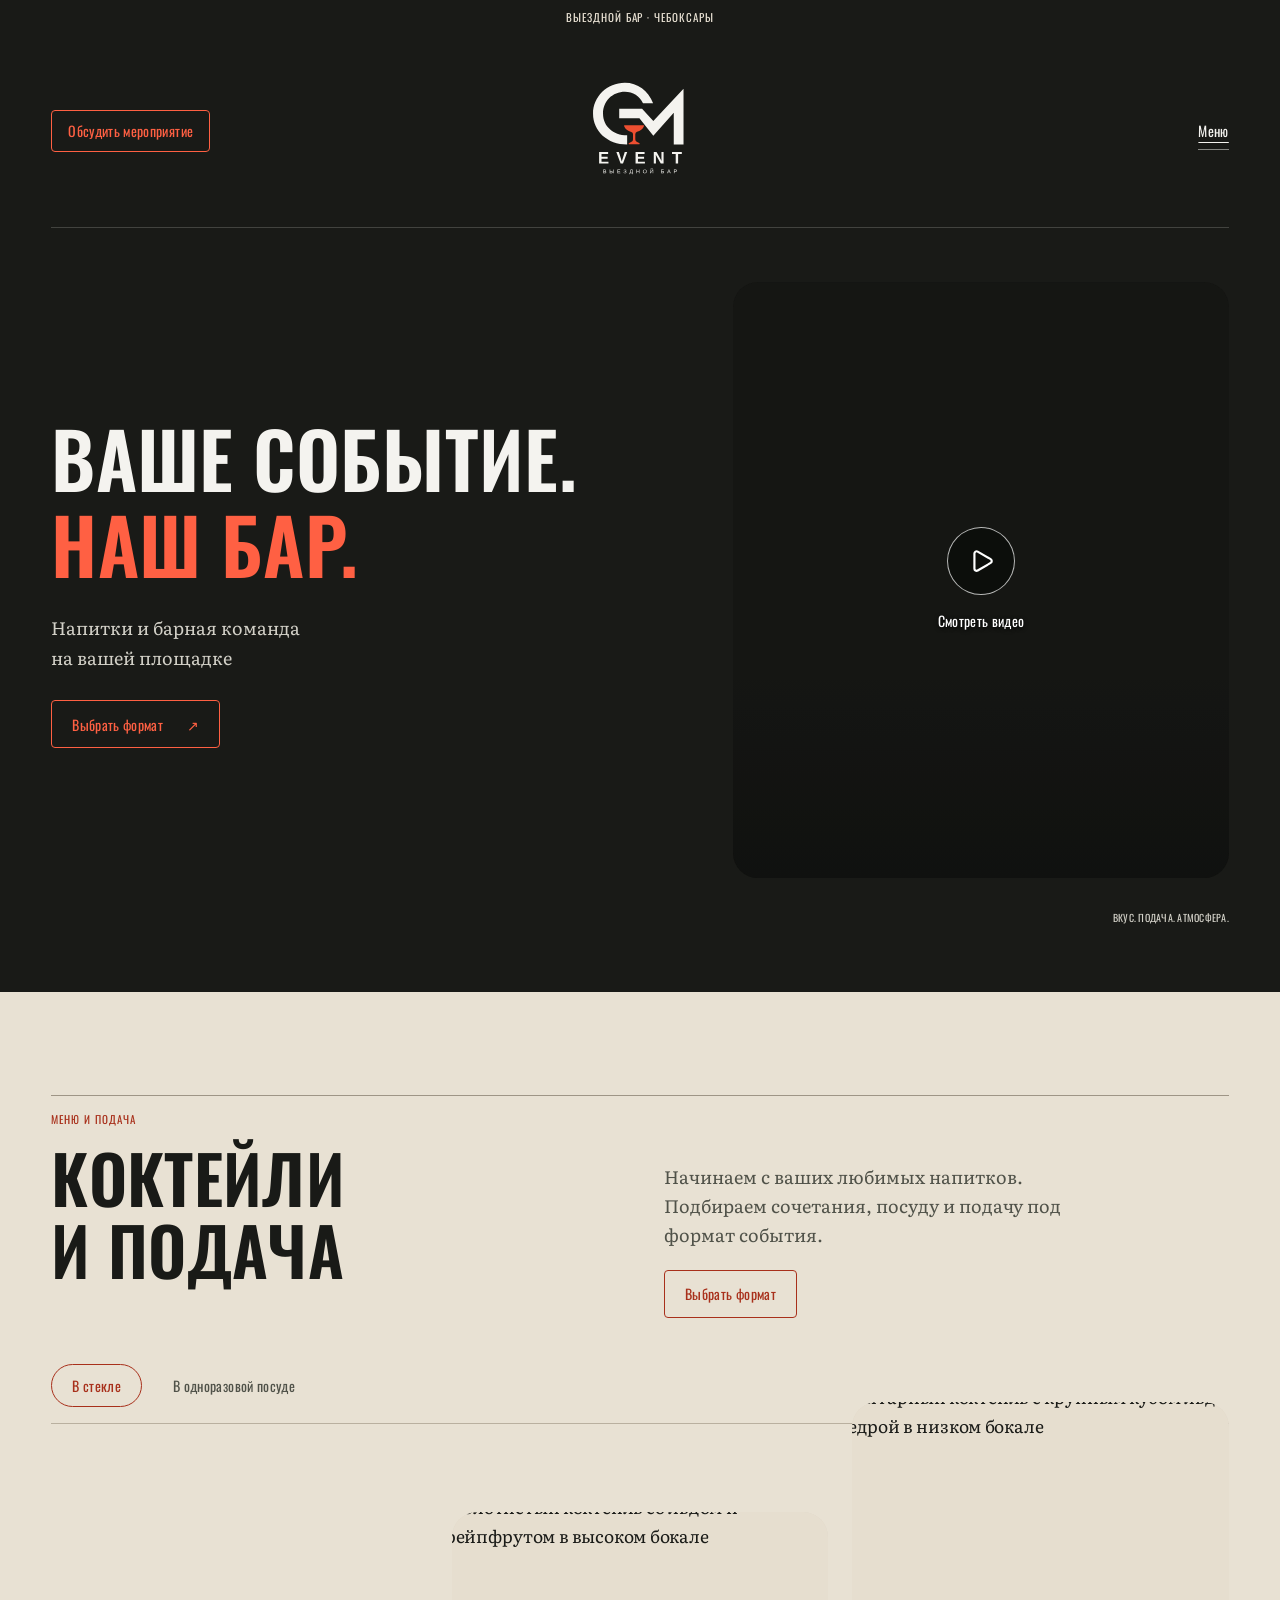
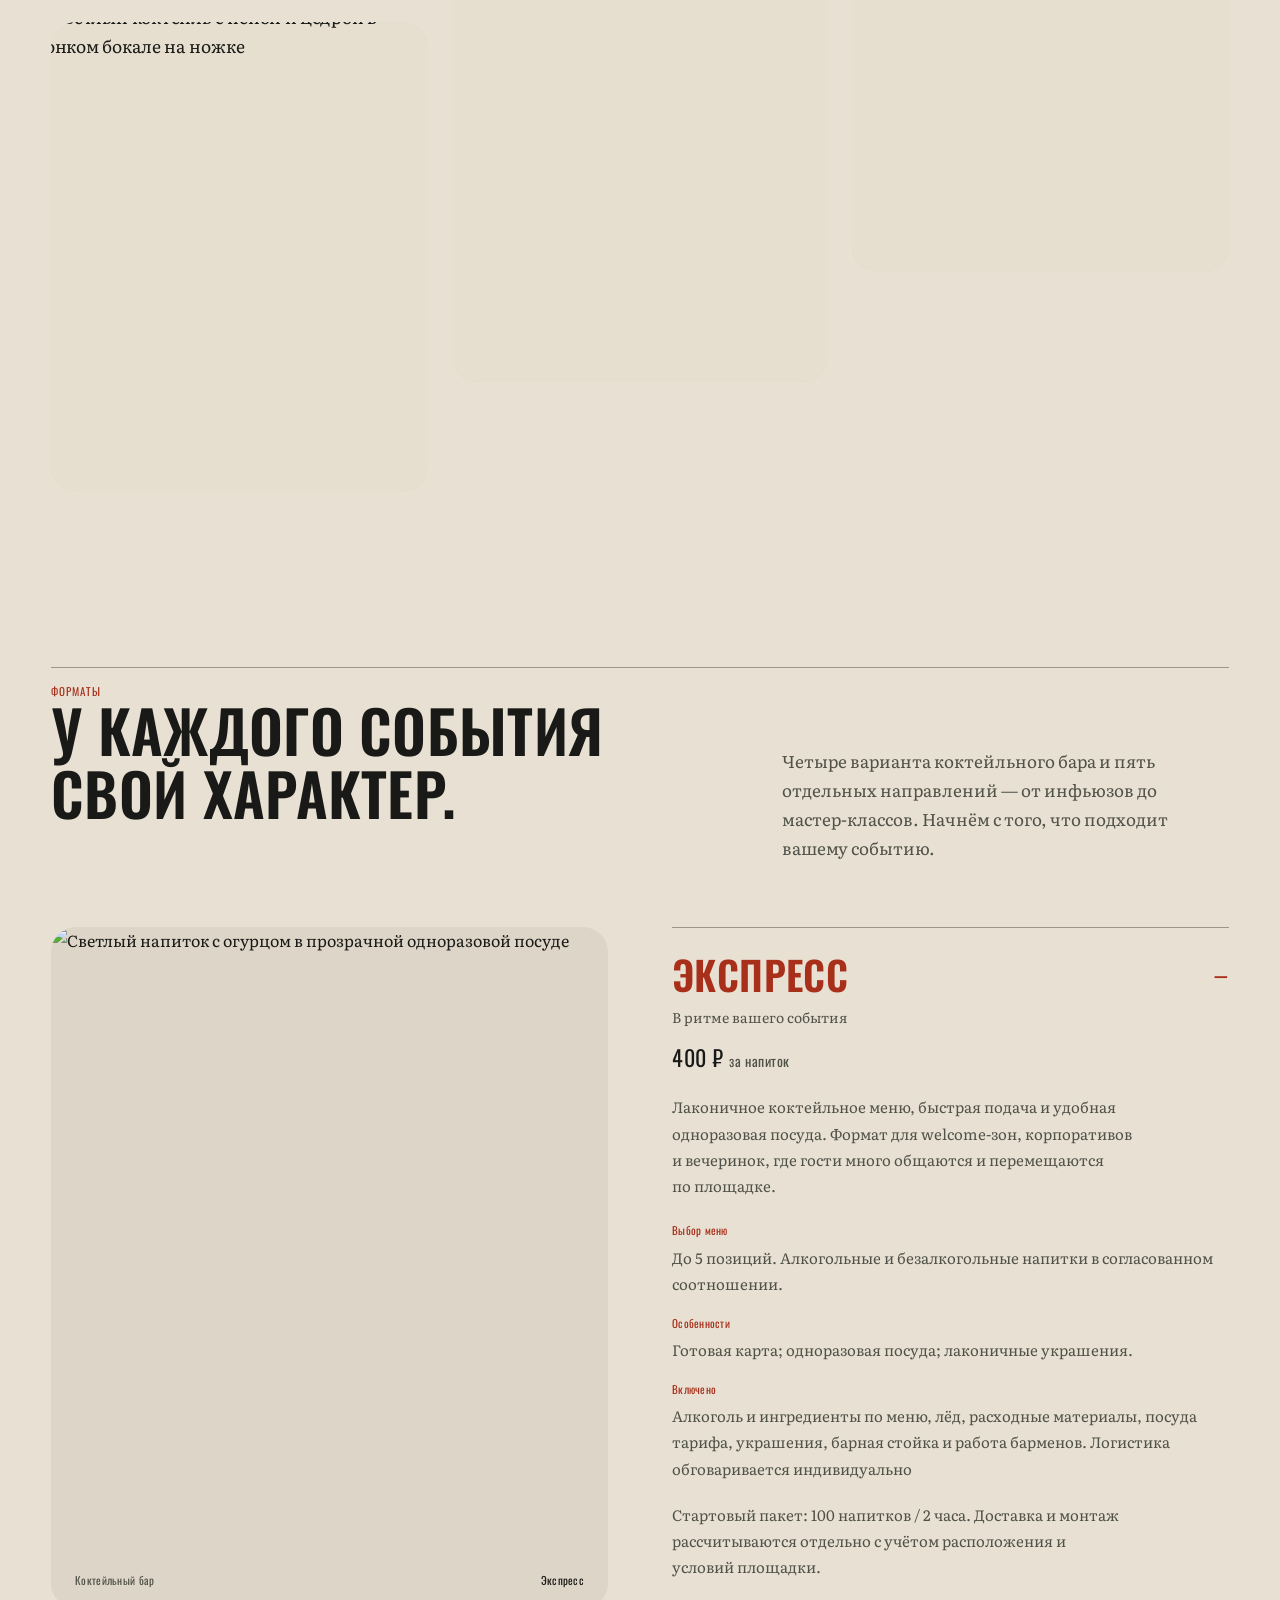
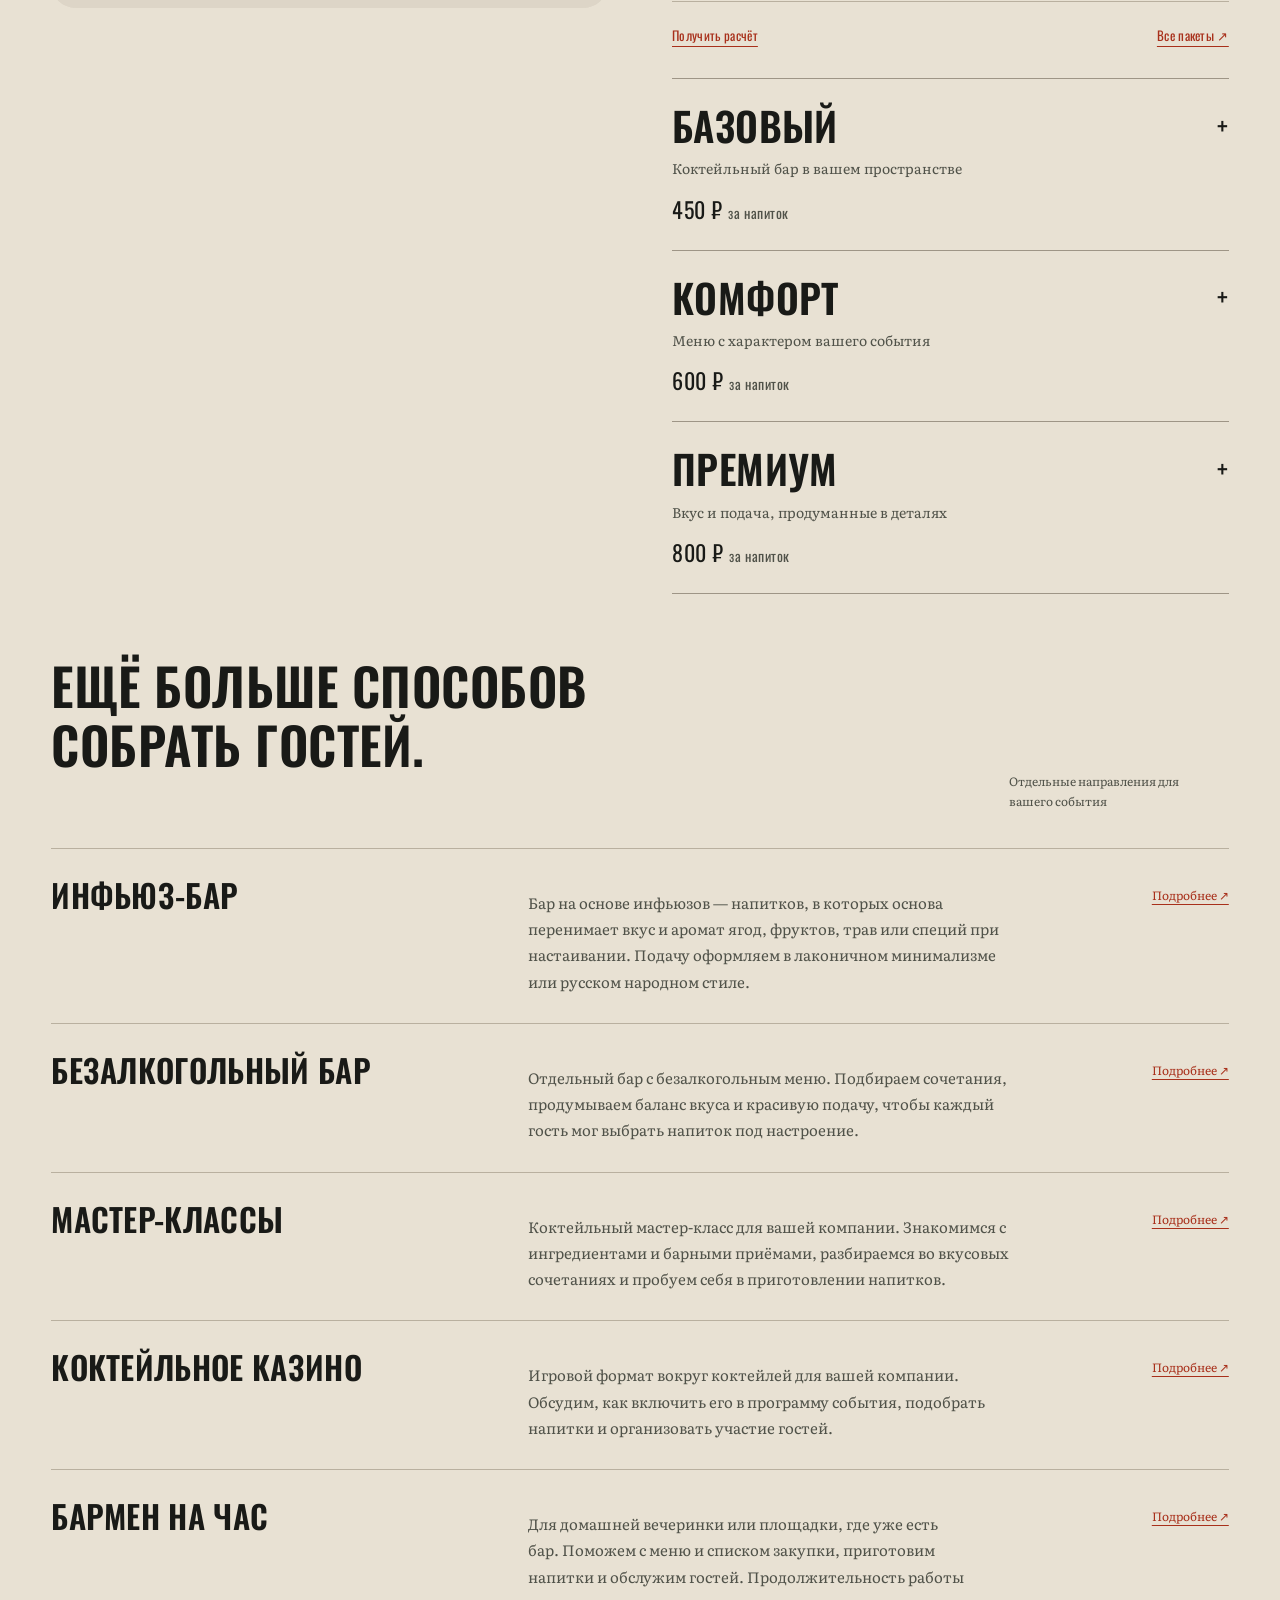
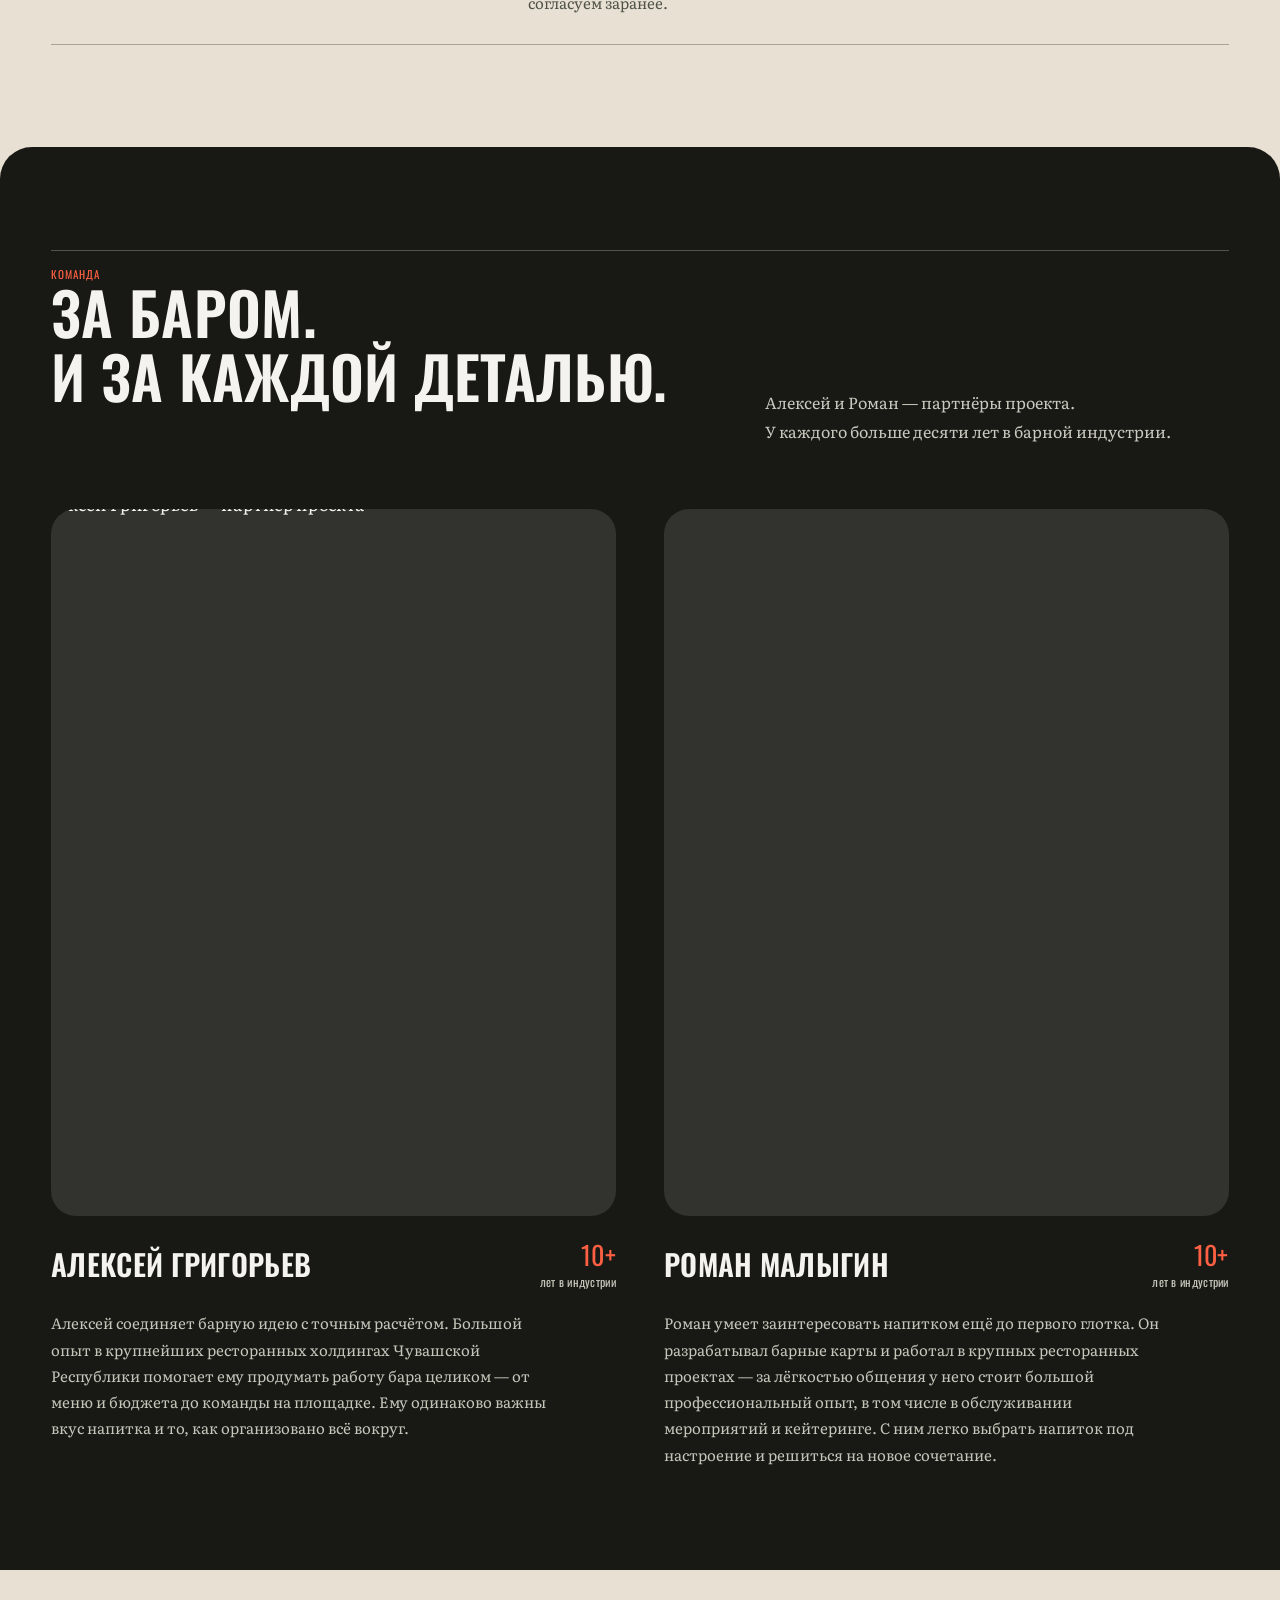
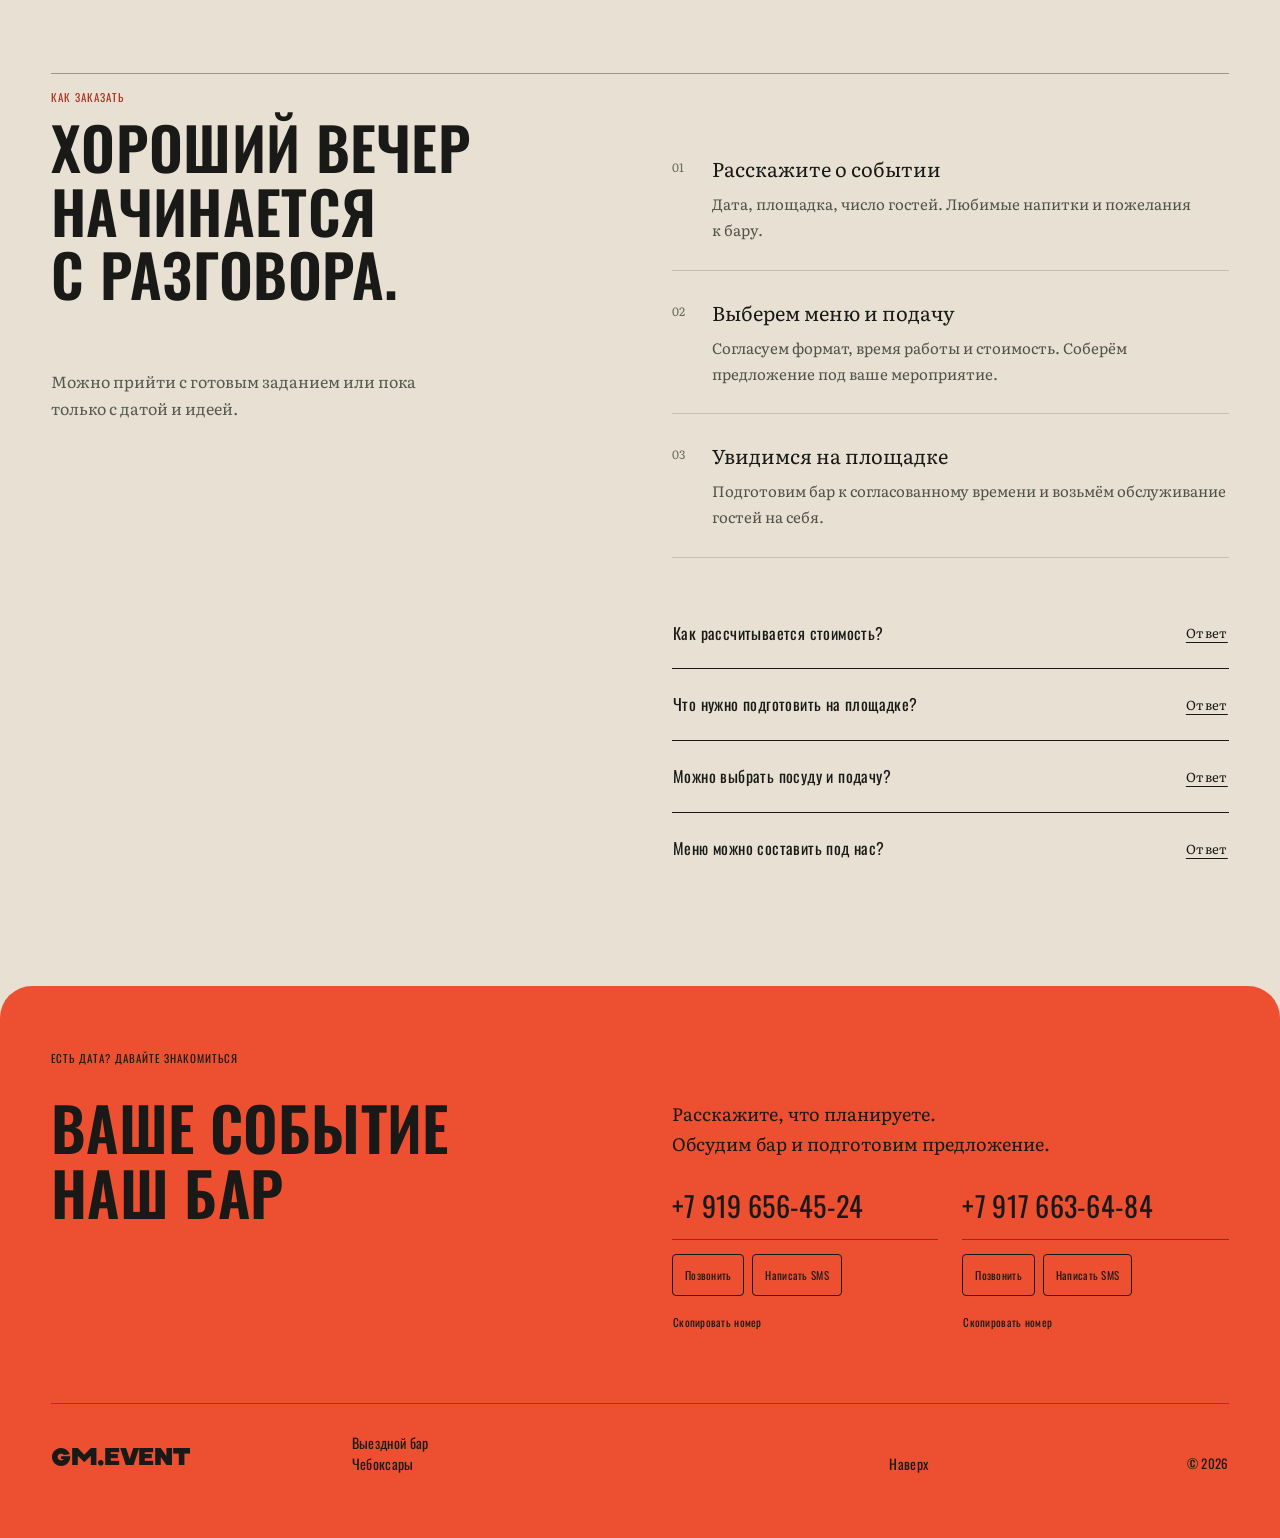
==== commit a48559e5: "Adopt approved Oswald headings and Literata body typography" ====
--- a/index.html
+++ b/index.html
@@ -1 +1 @@
-<!doctype html><html lang="ru"><head><meta charset="utf-8"><meta name="viewport" content="width=device-width,initial-scale=1"><meta name="robots" content="noindex,nofollow"><title>GM.EVENT — бар для вашего события</title><meta name="description" content="Экспресс, Базовый, Комфорт, Премиум, инфьюз-бар, безалкогольный бар, мастер-классы, коктейльное казино и бармен на час. GM.EVENT, Чебоксары."><link rel="icon" href="[data-uri]"><link rel="stylesheet" href="./bar-style-676f16f06212.css"></head><body style="--font-body:Onest;--font-logo:RAYDIS;--font-script:Cormorant Garamond"><div id="root" data-page=""><link rel="preload" as="image" href="./asset-GM_EVENT_logo-16ac355487.svg"/><main class="bar-site"><a class="skip-link" href="#presentation">К содержанию</a><section class="hero" id="home" aria-labelledby="hero-title"><div class="announcement">Выездной бар · Чебоксары</div><header class="header wrap"><a class="action-button header-cta" href="#contact"><span>Обсудить мероприятие</span></a><a href="./#home" class="monogram header-logo" aria-label="GM.EVENT — на главную"><img class="brand-image" src="./asset-GM_EVENT_logo-16ac355487.svg" alt="GM EVENT — выездной бар" width="1254" height="1254" loading="eager"/></a><button type="button" class="menu-toggle" aria-haspopup="dialog" aria-expanded="false" aria-controls="site-menu">Меню</button></header><dialog id="site-menu" class="site-menu" aria-labelledby="site-menu-title"><div class="menu-layout wrap"><div class="menu-top"><a href="./#home" class="monogram" aria-label="GM.EVENT — на главную">GM.EVENT</a><button type="button" class="menu-close">Закрыть меню</button></div><nav class="menu-products" aria-labelledby="site-menu-title"><p class="eyebrow" id="site-menu-title">ВЫБЕРИТЕ ФОРМАТ</p><a href="./express/"><span class="menu-product-name">Экспресс</span></a><a href="./basic/"><span class="menu-product-name">Базовый</span></a><a href="./comfort/"><span class="menu-product-name">Комфорт</span></a><a href="./premium/"><span class="menu-product-name">Премиум</span></a><a href="./infuse-bar/"><span class="menu-product-name">Инфьюз-бар</span></a><a href="./alcohol-free-bar/"><span class="menu-product-name">Безалкогольный бар</span></a><a href="./masterclasses/"><span class="menu-product-name">Мастер-классы</span></a><a href="./cocktail-casino/"><span class="menu-product-name">Коктейльное казино</span></a><a href="./bartender/"><span class="menu-product-name">Бармен на час</span></a></nav><nav class="menu-secondary" aria-label="Разделы сайта"><a href="./#presentation">Подача</a><a href="./#team">Команда</a><a href="#contact">Контакты</a></nav></div></dialog><div class="hero-layout wrap"><div class="hero-intro" data-depth="-34"><h1 id="hero-title"><span class="hero-line">Ваше событие.</span><span class="hero-line hero-line-script">Наш бар.</span></h1></div><div class="hero-bottom"><div><p>Напитки и барная команда<br/>на вашей площадке</p><a href="#formats" class="action-button outline-button hero-action">Выбрать формат <span aria-hidden="true">↗</span></a></div></div><div class="hero-stage"><div class="hero-video-plane" data-depth="64"><div class="hero-media"><div class="hero-film" aria-hidden="true"><video autoPlay="" muted="" playsInline="" loop="" preload="auto" tabindex="-1" poster="./asset-hero-video-poster-0232e0870b.jpg"><source media="(max-width: 640px)" src="./hero-bar-mobile-v6.mp4" type="video/mp4"/><source src="./hero-bar-desktop-v6.mp4" type="video/mp4"/></video></div><button type="button" tabindex="0" data-slot="button" aria-label="Смотреть видео" class="group/button inline-flex shrink-0 items-center justify-center rounded-lg border border-transparent bg-clip-padding text-sm font-medium whitespace-nowrap transition-all outline-none select-none focus-visible:border-ring focus-visible:ring-3 focus-visible:ring-ring/50 active:not-aria-[haspopup]:translate-y-px disabled:pointer-events-none disabled:opacity-50 aria-invalid:border-destructive aria-invalid:ring-3 aria-invalid:ring-destructive/20 dark:aria-invalid:border-destructive/50 dark:aria-invalid:ring-destructive/40 [&amp;_svg]:pointer-events-none [&amp;_svg]:shrink-0 [&amp;_svg:not([class*=&#x27;size-&#x27;])]:size-4 hover:bg-muted hover:text-foreground aria-expanded:bg-muted aria-expanded:text-foreground dark:hover:bg-muted/50 h-8 gap-1.5 px-2.5 has-data-[icon=inline-end]:pr-2 has-data-[icon=inline-start]:pl-2 film-toggle"><svg xmlns="http://www.w3.org/2000/svg" width="15" height="15" viewBox="0 0 24 24" fill="none" stroke="currentColor" stroke-width="2" stroke-linecap="round" stroke-linejoin="round" class="lucide lucide-play" aria-hidden="true"><path d="M5 5a2 2 0 0 1 3.008-1.728l11.997 6.998a2 2 0 0 1 .003 3.458l-12 7A2 2 0 0 1 5 19z"></path></svg><span>Загрузка…</span></button></div></div><div class="hero-caption">Вкус. Подача. Атмосфера.</div></div></div></section><section class="presentation wrap section" id="presentation" aria-labelledby="presentation-title"><div class="section-top"><p class="eyebrow dark-label"><span class="section-number">01</span> МЕНЮ И ПОДАЧА</p></div><div class="gallery-heading" data-reveal="true"><h2 id="presentation-title" class="paired-heading" aria-label="Коктейли и подача"><span class="heading-line">Коктейли</span><span class="section-script">и подача</span></h2><div class="gallery-intro"><p>Начинаем с ваших любимых напитков. Подбираем сочетания, посуду и подачу под формат события.</p><a class="action-button outline-button" href="#formats">Выбрать формат</a></div></div><fieldset class="drinkware-options" aria-label="Посуда для подачи"><button type="button" aria-pressed="true" aria-controls="cocktail-gallery">В стекле</button><button type="button" aria-pressed="false" aria-controls="cocktail-gallery">В одноразовой посуде</button></fieldset><div class="cocktail-gallery" id="cocktail-gallery" aria-label="Коктейли в стекле"><figure class="cocktail-card" data-reveal="true" data-scroll-photo="true"><img src="./asset-coupe-v1-a9d5fb5de2.jpg" alt="Светлый коктейль с пеной и цедрой в тонком бокале на ножке" width="1122" height="1402" loading="lazy"/></figure><figure class="cocktail-card" data-reveal="true" data-scroll-photo="true"><img src="./asset-highball-v1-2c696b7634.jpg" alt="Золотистый коктейль со льдом и грейпфрутом в высоком бокале" width="1122" height="1402" loading="lazy"/></figure><figure class="cocktail-card" data-reveal="true" data-scroll-photo="true"><img src="./asset-rocks-v1-5a23c791d7.jpg" alt="Янтарный коктейль с крупным кубом льда и цедрой в низком бокале" width="1122" height="1402" loading="lazy"/></figure></div></section><section class="formats wrap section" id="formats" aria-labelledby="formats-title"><div class="section-top"><p class="eyebrow dark-label"><span class="section-number">02</span> ФОРМАТЫ</p></div><div class="formats-heading" data-reveal="true"><h2 id="formats-title">У каждого события<br/>свой характер.</h2><p>Четыре варианта коктейльного бара и пять отдельных направлений — от инфьюзов до мастер-классов. Начнём с того, что подходит вашему событию.</p></div><div class="format-studio"><figure class="format-preview"><img src="./asset-disposable-cucumber-v2-c8f4249dd3.jpg" alt="Светлый напиток с огурцом в прозрачной одноразовой посуде" width="1122" height="1402" loading="lazy"/><figcaption><span>Коктейльный бар</span><span>Экспресс</span></figcaption></figure><div class="tariff-list" aria-label="Тарифы коктейльного бара"><article data-reveal="true" class="tariff is-selected"><h3><button type="button" id="tariff-express" aria-expanded="true" aria-controls="panel-express"><span>Экспресс</span><span class="tariff-symbol" aria-hidden="true">−</span></button></h3><p class="tariff-short">В ритме вашего события</p><p class="tariff-rate">400 ₽<!-- --> <span>за напиток</span></p><div class="tariff-panel" id="panel-express" role="region" aria-labelledby="tariff-express"><p>Лаконичное коктейльное меню, быстрая подача и удобная одноразовая посуда. Формат для welcome-зон, корпоративов и вечеринок, где гости много общаются и перемещаются по площадке.</p><dl class="tariff-facts"><div><dt>Выбор меню</dt><dd>До 5 позиций. Алкогольные и безалкогольные напитки в согласованном соотношении.</dd></div><div><dt>Особенности</dt><dd>Готовая карта; одноразовая посуда; лаконичные украшения.</dd></div><div><dt>Включено</dt><dd>Алкоголь и ингредиенты по меню, лёд, расходные материалы, посуда тарифа, украшения, барная стойка и работа барменов. Логистика обговаривается индивидуально</dd></div></dl><p class="tariff-minimum">Стартовый пакет: <!-- -->100<!-- --> напитков / <!-- -->2<!-- --> часа. <!-- -->Доставка и монтаж рассчитываются отдельно с учётом расположения и условий площадки.</p><div class="tariff-bottom"><a href="#contact" class="editorial-link">Получить расчёт</a><a href="./express/" class="editorial-link">Все пакеты ↗</a></div></div></article><article data-reveal="true" class="tariff"><h3><button type="button" id="tariff-basic" aria-expanded="false" aria-controls="panel-basic"><span>Базовый</span><span class="tariff-symbol" aria-hidden="true">+</span></button></h3><p class="tariff-short">Коктейльный бар в вашем пространстве</p><p class="tariff-rate">450 ₽<!-- --> <span>за напиток</span></p><div class="tariff-panel" id="panel-basic" role="region" aria-labelledby="tariff-basic" hidden=""><p>Любимые коктейли, стеклянная посуда. Продуманный формат для свадьбы, дня рождения или корпоративного вечера со сдержанной и аккуратной подачей.</p><dl class="tariff-facts"><div><dt>Выбор меню</dt><dd>До 5 позиций. Алкогольные и безалкогольные напитки в согласованном соотношении.</dd></div><div><dt>Особенности</dt><dd>Готовая карта; стеклянные бокалы; лаконичные украшения.</dd></div><div><dt>Включено</dt><dd>Алкоголь и ингредиенты по меню, лёд, расходные материалы, посуда тарифа, украшения, барная стойка и работа барменов. Логистика обговаривается индивидуально</dd></div></dl><p class="tariff-minimum">Стартовый пакет: <!-- -->100<!-- --> напитков / <!-- -->2<!-- --> часа. <!-- -->Доставка и монтаж рассчитываются отдельно с учётом расположения и условий площадки.</p><div class="tariff-bottom"><a href="#contact" class="editorial-link">Получить расчёт</a><a href="./basic/" class="editorial-link">Все пакеты ↗</a></div></div></article><article data-reveal="true" class="tariff"><h3><button type="button" id="tariff-comfort" aria-expanded="false" aria-controls="panel-comfort"><span>Комфорт</span><span class="tariff-symbol" aria-hidden="true">+</span></button></h3><p class="tariff-short">Меню с характером вашего события</p><p class="tariff-rate">600 ₽<!-- --> <span>за напиток</span></p><div class="tariff-panel" id="panel-comfort" role="region" aria-labelledby="tariff-comfort" hidden=""><p>Любимые вкусы, настроение вечера и детали оформления становятся основой вашей коктейльной карты. Мы разрабатываем сочетания, подбираем бокалы и продумываем украшения, чтобы напитки поддерживали общую идею праздника.</p><dl class="tariff-facts"><div><dt>Выбор меню</dt><dd>До 5 позиций. Алкогольные и безалкогольные напитки в согласованном соотношении.</dd></div><div><dt>Особенности</dt><dd>Индивидуальное меню; стеклянные бокалы; согласованные украшения. Одна концепция меню и один этап корректировок.</dd></div><div><dt>Включено</dt><dd>Алкоголь и ингредиенты по меню, лёд, расходные материалы, посуда тарифа, украшения, барная стойка и работа барменов. Разработка меню в рамках тарифа. Логистика, доставка и монтаж</dd></div></dl><p class="tariff-minimum">Стартовый пакет: <!-- -->100<!-- --> напитков / <!-- -->2<!-- --> часа. <!-- -->Стоимость и порядок дегустации согласовываются отдельно.</p><div class="tariff-bottom"><a href="#contact" class="editorial-link">Обсудить своё меню</a><a href="./comfort/" class="editorial-link">Все пакеты ↗</a></div></div></article><article data-reveal="true" class="tariff"><h3><button type="button" id="tariff-premium" aria-expanded="false" aria-controls="panel-premium"><span>Премиум</span><span class="tariff-symbol" aria-hidden="true">+</span></button></h3><p class="tariff-short">Вкус и подача, продуманные в деталях</p><p class="tariff-rate">800 ₽<!-- --> <span>за напиток</span></p><div class="tariff-panel" id="panel-premium" role="region" aria-labelledby="tariff-premium" hidden=""><p>Индивидуальное коктейльное меню, премиальные алкогольные основы и выразительное стекло. Мы соединяем вкус, аромат и оформление в подаче, которая становится частью вашего события.</p><dl class="tariff-facts"><div><dt>Выбор меню</dt><dd>До 5 позиций. Алкогольные и безалкогольные напитки в согласованном соотношении.</dd></div><div><dt>Особенности</dt><dd>Индивидуальное меню; согласованные премиальные основы и стекло; авторский декор. Одна концепция меню и один этап корректировок. Персонализация декора одной позиции.</dd></div><div><dt>Включено</dt><dd>Алкоголь и ингредиенты по меню, лёд, расходные материалы, посуда тарифа, украшения, барная стойка и работа барменов. Разработка меню в рамках тарифа. Логистика, доставка и монтаж</dd></div></dl><p class="tariff-minimum">Стартовый пакет: <!-- -->100<!-- --> напитков / <!-- -->2<!-- --> часа. <!-- -->Стоимость и порядок дегустации согласовываются отдельно.</p><div class="tariff-bottom"><a href="#contact" class="editorial-link">Обсудить Премиум</a><a href="./premium/" class="editorial-link">Все пакеты ↗</a></div></div></article></div></div><div class="additional-heading"><h3>Ещё больше способов<br/>собрать гостей.</h3><p>Отдельные направления для вашего события</p></div><nav class="service-links additional-services" aria-label="Дополнительные форматы"><a class="service-page-link" data-reveal="true" href="./infuse-bar/"><div class="service-link-copy"><h3>Инфьюз-бар</h3><p>Бар на основе инфьюзов — напитков, в которых основа перенимает вкус и аромат ягод, фруктов, трав или специй при настаивании. Подачу оформляем в лаконичном минимализме или русском народном стиле.</p></div><span class="service-link-label">Подробнее ↗</span></a><a class="service-page-link" data-reveal="true" href="./alcohol-free-bar/"><div class="service-link-copy"><h3>Безалкогольный бар</h3><p>Отдельный бар с безалкогольным меню. Подбираем сочетания, продумываем баланс вкуса и красивую подачу, чтобы каждый гость мог выбрать напиток под настроение.</p></div><span class="service-link-label">Подробнее ↗</span></a><a class="service-page-link" data-reveal="true" href="./masterclasses/"><div class="service-link-copy"><h3>Мастер-классы</h3><p>Коктейльный мастер-класс для вашей компании. Знакомимся с ингредиентами и барными приёмами, разбираемся во вкусовых сочетаниях и пробуем себя в приготовлении напитков.</p></div><span class="service-link-label">Подробнее ↗</span></a><a class="service-page-link" data-reveal="true" href="./cocktail-casino/"><div class="service-link-copy"><h3>Коктейльное казино</h3><p>Игровой формат вокруг коктейлей для вашей компании. Обсудим, как включить его в программу события, подобрать напитки и организовать участие гостей.</p></div><span class="service-link-label">Подробнее ↗</span></a><a class="service-page-link" data-reveal="true" href="./bartender/"><div class="service-link-copy"><h3>Бармен на час</h3><p>Для домашней вечеринки или площадки, где уже есть бар. Поможем с меню и списком закупки, приготовим напитки и обслужим гостей. Продолжительность работы согласуем заранее.</p></div><span class="service-link-label">Подробнее ↗</span></a></nav></section><section class="team dark" id="team" aria-labelledby="team-title"><div class="wrap section"><div class="section-top"><p class="eyebrow"><span class="section-number">03</span> КОМАНДА</p></div><div class="team-heading" data-reveal="true"><h2 id="team-title">За баром.<br/>И за каждой деталью.</h2><p>Алексей и Роман — партнёры проекта.<br/>У каждого больше десяти лет в барной индустрии.</p></div><div class="founders-grid"><article class="founder" data-reveal="true"><div class="founder-photo alex paired-portrait"><img src="./asset-team-portraits-alex-tone-v4-8f4a0aaccf.jpg" alt="Алексей Григорьев — партнёр проекта" width="1584" height="993" loading="lazy"/></div><div class="founder-title"><h3>Алексей Григорьев</h3><span><strong>10+</strong>лет в индустрии</span></div><p>Алексей соединяет барную идею с точным расчётом. Большой опыт в крупнейших ресторанных холдингах Чувашской Республики помогает ему продумать работу бара целиком — от меню и бюджета до команды на площадке. Ему одинаково важны вкус напитка и то, как организовано всё вокруг.</p></article><article class="founder" data-reveal="true"><div class="founder-photo roman paired-portrait"><img src="./asset-team-portraits-diptych-v3-ca0f97ed26.jpg" alt="Роман Малыгин — партнёр проекта" width="1586" height="992" loading="lazy"/></div><div class="founder-title"><h3>Роман Малыгин</h3><span><strong>10+</strong>лет в индустрии</span></div><p>Роман умеет заинтересовать напитком ещё до первого глотка. Он разрабатывал барные карты и работал в крупных ресторанных проектах — за лёгкостью общения у него стоит большой профессиональный опыт, в том числе в обслуживании мероприятий и кейтеринге. С ним легко выбрать напиток под настроение и решиться на новое сочетание.</p></article></div></div></section><section class="how wrap section" id="how" aria-labelledby="how-title"><div class="section-top"><p class="eyebrow dark-label"><span class="section-number">04</span> КАК ЗАКАЗАТЬ</p></div><div class="how-grid"><div data-reveal="true"><h2 id="how-title">Хороший вечер<br/>начинается<br/>с разговора.</h2><p class="how-intro">Можно прийти с готовым заданием или пока только с датой и идеей.</p></div><div class="how-content"><ol class="steps"><li data-reveal="true"><span>01</span><div><h3>Расскажите о событии</h3><p>Дата, площадка, число гостей. Любимые напитки и пожелания к бару.</p></div></li><li data-reveal="true"><span>02</span><div><h3>Выберем меню и подачу</h3><p>Согласуем формат, время работы и стоимость. Соберём предложение под ваше мероприятие.</p></div></li><li data-reveal="true"><span>03</span><div><h3>Увидимся на площадке</h3><p>Подготовим бар к согласованному времени и возьмём обслуживание гостей на себя.</p></div></li></ol><div data-orientation="vertical" data-slot="accordion" class="flex w-full flex-col faq"><div data-orientation="vertical" data-hidden="" data-index="-1" data-closed="" data-slot="accordion-item" class="not-last:border-b"><h3 data-orientation="vertical" data-hidden="" data-index="-1" data-closed="" class="flex"><button type="button" data-value="" data-orientation="vertical" data-hidden="" data-index="-1" tabindex="0" aria-disabled="false" aria-expanded="false" id="base-ui-_R_qmH2_" data-slot="accordion-trigger" class="focus-visible:ring-ring/50 focus-visible:border-ring focus-visible:after:border-ring **:data-[slot=accordion-trigger-icon]:text-muted-foreground rounded-lg py-2.5 text-left text-sm font-medium hover:underline focus-visible:ring-3 **:data-[slot=accordion-trigger-icon]:ml-auto **:data-[slot=accordion-trigger-icon]:size-4 group/accordion-trigger relative flex flex-1 items-start justify-between border border-transparent transition-all outline-none aria-disabled:pointer-events-none aria-disabled:opacity-50 faq-trigger">Как рассчитывается стоимость?<span class="accordion-state" aria-hidden="true"><span class="when-closed">Ответ</span><span class="when-open">Скрыть</span></span></button></h3></div><div data-orientation="vertical" data-hidden="" data-index="-1" data-closed="" data-slot="accordion-item" class="not-last:border-b"><h3 data-orientation="vertical" data-hidden="" data-index="-1" data-closed="" class="flex"><button type="button" data-value="" data-orientation="vertical" data-hidden="" data-index="-1" tabindex="0" aria-disabled="false" aria-expanded="false" id="base-ui-_R_1amH2_" data-slot="accordion-trigger" class="focus-visible:ring-ring/50 focus-visible:border-ring focus-visible:after:border-ring **:data-[slot=accordion-trigger-icon]:text-muted-foreground rounded-lg py-2.5 text-left text-sm font-medium hover:underline focus-visible:ring-3 **:data-[slot=accordion-trigger-icon]:ml-auto **:data-[slot=accordion-trigger-icon]:size-4 group/accordion-trigger relative flex flex-1 items-start justify-between border border-transparent transition-all outline-none aria-disabled:pointer-events-none aria-disabled:opacity-50 faq-trigger">Что нужно подготовить на площадке?<span class="accordion-state" aria-hidden="true"><span class="when-closed">Ответ</span><span class="when-open">Скрыть</span></span></button></h3></div><div data-orientation="vertical" data-hidden="" data-index="-1" data-closed="" data-slot="accordion-item" class="not-last:border-b"><h3 data-orientation="vertical" data-hidden="" data-index="-1" data-closed="" class="flex"><button type="button" data-value="" data-orientation="vertical" data-hidden="" data-index="-1" tabindex="0" aria-disabled="false" aria-expanded="false" id="base-ui-_R_1qmH2_" data-slot="accordion-trigger" class="focus-visible:ring-ring/50 focus-visible:border-ring focus-visible:after:border-ring **:data-[slot=accordion-trigger-icon]:text-muted-foreground rounded-lg py-2.5 text-left text-sm font-medium hover:underline focus-visible:ring-3 **:data-[slot=accordion-trigger-icon]:ml-auto **:data-[slot=accordion-trigger-icon]:size-4 group/accordion-trigger relative flex flex-1 items-start justify-between border border-transparent transition-all outline-none aria-disabled:pointer-events-none aria-disabled:opacity-50 faq-trigger">Можно выбрать посуду и подачу?<span class="accordion-state" aria-hidden="true"><span class="when-closed">Ответ</span><span class="when-open">Скрыть</span></span></button></h3></div><div data-orientation="vertical" data-hidden="" data-index="-1" data-closed="" data-slot="accordion-item" class="not-last:border-b"><h3 data-orientation="vertical" data-hidden="" data-index="-1" data-closed="" class="flex"><button type="button" data-value="" data-orientation="vertical" data-hidden="" data-index="-1" tabindex="0" aria-disabled="false" aria-expanded="false" id="base-ui-_R_2amH2_" data-slot="accordion-trigger" class="focus-visible:ring-ring/50 focus-visible:border-ring focus-visible:after:border-ring **:data-[slot=accordion-trigger-icon]:text-muted-foreground rounded-lg py-2.5 text-left text-sm font-medium hover:underline focus-visible:ring-3 **:data-[slot=accordion-trigger-icon]:ml-auto **:data-[slot=accordion-trigger-icon]:size-4 group/accordion-trigger relative flex flex-1 items-start justify-between border border-transparent transition-all outline-none aria-disabled:pointer-events-none aria-disabled:opacity-50 faq-trigger">Меню можно составить под нас?<span class="accordion-state" aria-hidden="true"><span class="when-closed">Ответ</span><span class="when-open">Скрыть</span></span></button></h3></div></div></div></div></section><footer class="contact" id="contact"><div class="wrap section"><p class="eyebrow">ЕСТЬ ДАТА? ДАВАЙТЕ ЗНАКОМИТЬСЯ</p><div class="contact-grid"><div class="contact-title"><h2 class="paired-heading"><span class="heading-line">ВАШЕ СОБЫТИЕ</span><span class="section-script">наш бар</span></h2></div><div class="contact-info"><p>Расскажите, что планируете.<br/>Обсудим бар и подготовим предложение.</p><div class="contact-phones"><div class="phone-contact"><a class="phone-link" href="tel:+79196564524">+7 919 656-45-24</a><div class="contact-actions"><a class="action-button contact-button" href="tel:+79196564524">Позвонить</a><a class="action-button contact-button outline-button" href="sms:+79196564524?body=%D0%97%D0%B4%D1%80%D0%B0%D0%B2%D1%81%D1%82%D0%B2%D1%83%D0%B9%D1%82%D0%B5!%20%D0%A5%D0%BE%D1%82%D0%B8%D0%BC%20%D0%BE%D0%B1%D1%81%D1%83%D0%B4%D0%B8%D1%82%D1%8C%20%D0%B1%D0%B0%D1%80%20%D0%B4%D0%BB%D1%8F%20%D0%BC%D0%B5%D1%80%D0%BE%D0%BF%D1%80%D0%B8%D1%8F%D1%82%D0%B8%D1%8F.%20%D0%94%D0%B0%D1%82%D0%B0%3A%20.%20%D0%93%D0%BE%D1%81%D1%82%D0%B5%D0%B9%3A%20.%20%D0%9F%D0%BB%D0%BE%D1%89%D0%B0%D0%B4%D0%BA%D0%B0%3A%20.">Написать SMS</a></div><button type="button" tabindex="0" data-slot="button" class="group/button inline-flex shrink-0 items-center justify-center rounded-lg border border-transparent bg-clip-padding text-sm font-medium whitespace-nowrap transition-all outline-none select-none focus-visible:border-ring focus-visible:ring-3 focus-visible:ring-ring/50 active:not-aria-[haspopup]:translate-y-px disabled:pointer-events-none disabled:opacity-50 aria-invalid:border-destructive aria-invalid:ring-3 aria-invalid:ring-destructive/20 dark:aria-invalid:border-destructive/50 dark:aria-invalid:ring-destructive/40 [&amp;_svg]:pointer-events-none [&amp;_svg]:shrink-0 [&amp;_svg:not([class*=&#x27;size-&#x27;])]:size-4 hover:bg-muted hover:text-foreground aria-expanded:bg-muted aria-expanded:text-foreground dark:hover:bg-muted/50 h-8 gap-1.5 px-2.5 has-data-[icon=inline-end]:pr-2 has-data-[icon=inline-start]:pl-2 copy-phone">Скопировать номер</button><output class="copy-status" aria-live="polite"></output></div><div class="phone-contact"><a class="phone-link" href="tel:+79176636484">+7 917 663-64-84</a><div class="contact-actions"><a class="action-button contact-button" href="tel:+79176636484">Позвонить</a><a class="action-button contact-button outline-button" href="sms:+79176636484?body=%D0%97%D0%B4%D1%80%D0%B0%D0%B2%D1%81%D1%82%D0%B2%D1%83%D0%B9%D1%82%D0%B5!%20%D0%A5%D0%BE%D1%82%D0%B8%D0%BC%20%D0%BE%D0%B1%D1%81%D1%83%D0%B4%D0%B8%D1%82%D1%8C%20%D0%B1%D0%B0%D1%80%20%D0%B4%D0%BB%D1%8F%20%D0%BC%D0%B5%D1%80%D0%BE%D0%BF%D1%80%D0%B8%D1%8F%D1%82%D0%B8%D1%8F.%20%D0%94%D0%B0%D1%82%D0%B0%3A%20.%20%D0%93%D0%BE%D1%81%D1%82%D0%B5%D0%B9%3A%20.%20%D0%9F%D0%BB%D0%BE%D1%89%D0%B0%D0%B4%D0%BA%D0%B0%3A%20.">Написать SMS</a></div><button type="button" tabindex="0" data-slot="button" class="group/button inline-flex shrink-0 items-center justify-center rounded-lg border border-transparent bg-clip-padding text-sm font-medium whitespace-nowrap transition-all outline-none select-none focus-visible:border-ring focus-visible:ring-3 focus-visible:ring-ring/50 active:not-aria-[haspopup]:translate-y-px disabled:pointer-events-none disabled:opacity-50 aria-invalid:border-destructive aria-invalid:ring-3 aria-invalid:ring-destructive/20 dark:aria-invalid:border-destructive/50 dark:aria-invalid:ring-destructive/40 [&amp;_svg]:pointer-events-none [&amp;_svg]:shrink-0 [&amp;_svg:not([class*=&#x27;size-&#x27;])]:size-4 hover:bg-muted hover:text-foreground aria-expanded:bg-muted aria-expanded:text-foreground dark:hover:bg-muted/50 h-8 gap-1.5 px-2.5 has-data-[icon=inline-end]:pr-2 has-data-[icon=inline-start]:pl-2 copy-phone">Скопировать номер</button><output class="copy-status" aria-live="polite"></output></div></div></div></div><div class="footer-bottom"><a href="./#home" class="brand" aria-label="GM.EVENT — на главную">GM.EVENT</a><p>Выездной бар<br/>Чебоксары</p><a href="#home">Наверх</a><span>© 2026</span></div></div></footer></main></div><script defer src="./bar-app-09b673186d86.js"></script></body></html>+<!doctype html><html lang="ru"><head><meta charset="utf-8"><meta name="viewport" content="width=device-width,initial-scale=1"><meta name="robots" content="noindex,nofollow"><title>GM.EVENT — бар для вашего события</title><meta name="description" content="Экспресс, Базовый, Комфорт, Премиум, инфьюз-бар, безалкогольный бар, мастер-классы, коктейльное казино и бармен на час. GM.EVENT, Чебоксары."><link rel="icon" href="[data-uri]"><link rel="stylesheet" href="./bar-style-79e3a69de219.css"></head><body style="--font-body:Onest;--font-logo:RAYDIS;--font-script:Cormorant Garamond"><div id="root" data-page=""><link rel="preload" as="image" href="./asset-GM_EVENT_logo-16ac355487.svg"/><main class="bar-site"><a class="skip-link" href="#presentation">К содержанию</a><section class="hero" id="home" aria-labelledby="hero-title"><div class="announcement">Выездной бар · Чебоксары</div><header class="header wrap"><a class="action-button header-cta" href="#contact"><span>Обсудить мероприятие</span></a><a href="./#home" class="monogram header-logo" aria-label="GM.EVENT — на главную"><img class="brand-image" src="./asset-GM_EVENT_logo-16ac355487.svg" alt="GM EVENT — выездной бар" width="1254" height="1254" loading="eager"/></a><button type="button" class="menu-toggle" aria-haspopup="dialog" aria-expanded="false" aria-controls="site-menu">Меню</button></header><dialog id="site-menu" class="site-menu" aria-labelledby="site-menu-title"><div class="menu-layout wrap"><div class="menu-top"><a href="./#home" class="monogram" aria-label="GM.EVENT — на главную">GM.EVENT</a><button type="button" class="menu-close">Закрыть меню</button></div><nav class="menu-products" aria-labelledby="site-menu-title"><p class="eyebrow" id="site-menu-title">ВЫБЕРИТЕ ФОРМАТ</p><a href="./express/"><span class="menu-product-name">Экспресс</span></a><a href="./basic/"><span class="menu-product-name">Базовый</span></a><a href="./comfort/"><span class="menu-product-name">Комфорт</span></a><a href="./premium/"><span class="menu-product-name">Премиум</span></a><a href="./infuse-bar/"><span class="menu-product-name">Инфьюз-бар</span></a><a href="./alcohol-free-bar/"><span class="menu-product-name">Безалкогольный бар</span></a><a href="./masterclasses/"><span class="menu-product-name">Мастер-классы</span></a><a href="./cocktail-casino/"><span class="menu-product-name">Коктейльное казино</span></a><a href="./bartender/"><span class="menu-product-name">Бармен на час</span></a></nav><nav class="menu-secondary" aria-label="Разделы сайта"><a href="./#presentation">Подача</a><a href="./#team">Команда</a><a href="#contact">Контакты</a></nav></div></dialog><div class="hero-layout wrap"><div class="hero-intro" data-depth="-34"><h1 id="hero-title"><span class="hero-line">Ваше событие.</span><span class="hero-line hero-line-script">Наш бар.</span></h1></div><div class="hero-bottom"><div><p>Напитки и барная команда<br/>на вашей площадке</p><a href="#formats" class="action-button outline-button hero-action">Выбрать формат <span aria-hidden="true">↗</span></a></div></div><div class="hero-stage"><div class="hero-video-plane" data-depth="64"><div class="hero-media"><div class="hero-film" aria-hidden="true"><video autoPlay="" muted="" playsInline="" loop="" preload="auto" tabindex="-1" poster="./asset-hero-video-poster-0232e0870b.jpg"><source media="(max-width: 640px)" src="./hero-bar-mobile-v6.mp4" type="video/mp4"/><source src="./hero-bar-desktop-v6.mp4" type="video/mp4"/></video></div><button type="button" tabindex="0" data-slot="button" aria-label="Смотреть видео" class="group/button inline-flex shrink-0 items-center justify-center rounded-lg border border-transparent bg-clip-padding text-sm font-medium whitespace-nowrap transition-all outline-none select-none focus-visible:border-ring focus-visible:ring-3 focus-visible:ring-ring/50 active:not-aria-[haspopup]:translate-y-px disabled:pointer-events-none disabled:opacity-50 aria-invalid:border-destructive aria-invalid:ring-3 aria-invalid:ring-destructive/20 dark:aria-invalid:border-destructive/50 dark:aria-invalid:ring-destructive/40 [&amp;_svg]:pointer-events-none [&amp;_svg]:shrink-0 [&amp;_svg:not([class*=&#x27;size-&#x27;])]:size-4 hover:bg-muted hover:text-foreground aria-expanded:bg-muted aria-expanded:text-foreground dark:hover:bg-muted/50 h-8 gap-1.5 px-2.5 has-data-[icon=inline-end]:pr-2 has-data-[icon=inline-start]:pl-2 film-toggle"><svg xmlns="http://www.w3.org/2000/svg" width="15" height="15" viewBox="0 0 24 24" fill="none" stroke="currentColor" stroke-width="2" stroke-linecap="round" stroke-linejoin="round" class="lucide lucide-play" aria-hidden="true"><path d="M5 5a2 2 0 0 1 3.008-1.728l11.997 6.998a2 2 0 0 1 .003 3.458l-12 7A2 2 0 0 1 5 19z"></path></svg><span>Загрузка…</span></button></div></div><div class="hero-caption">Вкус. Подача. Атмосфера.</div></div></div></section><section class="presentation wrap section" id="presentation" aria-labelledby="presentation-title"><div class="section-top"><p class="eyebrow dark-label"><span class="section-number">01</span> МЕНЮ И ПОДАЧА</p></div><div class="gallery-heading" data-reveal="true"><h2 id="presentation-title" class="paired-heading" aria-label="Коктейли и подача"><span class="heading-line">Коктейли</span><span class="section-script">и подача</span></h2><div class="gallery-intro"><p>Начинаем с ваших любимых напитков. Подбираем сочетания, посуду и подачу под формат события.</p><a class="action-button outline-button" href="#formats">Выбрать формат</a></div></div><fieldset class="drinkware-options" aria-label="Посуда для подачи"><button type="button" aria-pressed="true" aria-controls="cocktail-gallery">В стекле</button><button type="button" aria-pressed="false" aria-controls="cocktail-gallery">В одноразовой посуде</button></fieldset><div class="cocktail-gallery" id="cocktail-gallery" aria-label="Коктейли в стекле"><figure class="cocktail-card" data-reveal="true" data-scroll-photo="true"><img src="./asset-coupe-v1-a9d5fb5de2.jpg" alt="Светлый коктейль с пеной и цедрой в тонком бокале на ножке" width="1122" height="1402" loading="lazy"/></figure><figure class="cocktail-card" data-reveal="true" data-scroll-photo="true"><img src="./asset-highball-v1-2c696b7634.jpg" alt="Золотистый коктейль со льдом и грейпфрутом в высоком бокале" width="1122" height="1402" loading="lazy"/></figure><figure class="cocktail-card" data-reveal="true" data-scroll-photo="true"><img src="./asset-rocks-v1-5a23c791d7.jpg" alt="Янтарный коктейль с крупным кубом льда и цедрой в низком бокале" width="1122" height="1402" loading="lazy"/></figure></div></section><section class="formats wrap section" id="formats" aria-labelledby="formats-title"><div class="section-top"><p class="eyebrow dark-label"><span class="section-number">02</span> ФОРМАТЫ</p></div><div class="formats-heading" data-reveal="true"><h2 id="formats-title">У каждого события<br/>свой характер.</h2><p>Четыре варианта коктейльного бара и пять отдельных направлений — от инфьюзов до мастер-классов. Начнём с того, что подходит вашему событию.</p></div><div class="format-studio"><figure class="format-preview"><img src="./asset-disposable-cucumber-v2-c8f4249dd3.jpg" alt="Светлый напиток с огурцом в прозрачной одноразовой посуде" width="1122" height="1402" loading="lazy"/><figcaption><span>Коктейльный бар</span><span>Экспресс</span></figcaption></figure><div class="tariff-list" aria-label="Тарифы коктейльного бара"><article data-reveal="true" class="tariff is-selected"><h3><button type="button" id="tariff-express" aria-expanded="true" aria-controls="panel-express"><span>Экспресс</span><span class="tariff-symbol" aria-hidden="true">−</span></button></h3><p class="tariff-short">В ритме вашего события</p><p class="tariff-rate">400 ₽<!-- --> <span>за напиток</span></p><div class="tariff-panel" id="panel-express" role="region" aria-labelledby="tariff-express"><p>Лаконичное коктейльное меню, быстрая подача и удобная одноразовая посуда. Формат для welcome-зон, корпоративов и вечеринок, где гости много общаются и перемещаются по площадке.</p><dl class="tariff-facts"><div><dt>Выбор меню</dt><dd>До 5 позиций. Алкогольные и безалкогольные напитки в согласованном соотношении.</dd></div><div><dt>Особенности</dt><dd>Готовая карта; одноразовая посуда; лаконичные украшения.</dd></div><div><dt>Включено</dt><dd>Алкоголь и ингредиенты по меню, лёд, расходные материалы, посуда тарифа, украшения, барная стойка и работа барменов. Логистика обговаривается индивидуально</dd></div></dl><p class="tariff-minimum">Стартовый пакет: <!-- -->100<!-- --> напитков / <!-- -->2<!-- --> часа. <!-- -->Доставка и монтаж рассчитываются отдельно с учётом расположения и условий площадки.</p><div class="tariff-bottom"><a href="#contact" class="editorial-link">Получить расчёт</a><a href="./express/" class="editorial-link">Все пакеты ↗</a></div></div></article><article data-reveal="true" class="tariff"><h3><button type="button" id="tariff-basic" aria-expanded="false" aria-controls="panel-basic"><span>Базовый</span><span class="tariff-symbol" aria-hidden="true">+</span></button></h3><p class="tariff-short">Коктейльный бар в вашем пространстве</p><p class="tariff-rate">450 ₽<!-- --> <span>за напиток</span></p><div class="tariff-panel" id="panel-basic" role="region" aria-labelledby="tariff-basic" hidden=""><p>Любимые коктейли, стеклянная посуда. Продуманный формат для свадьбы, дня рождения или корпоративного вечера со сдержанной и аккуратной подачей.</p><dl class="tariff-facts"><div><dt>Выбор меню</dt><dd>До 5 позиций. Алкогольные и безалкогольные напитки в согласованном соотношении.</dd></div><div><dt>Особенности</dt><dd>Готовая карта; стеклянные бокалы; лаконичные украшения.</dd></div><div><dt>Включено</dt><dd>Алкоголь и ингредиенты по меню, лёд, расходные материалы, посуда тарифа, украшения, барная стойка и работа барменов. Логистика обговаривается индивидуально</dd></div></dl><p class="tariff-minimum">Стартовый пакет: <!-- -->100<!-- --> напитков / <!-- -->2<!-- --> часа. <!-- -->Доставка и монтаж рассчитываются отдельно с учётом расположения и условий площадки.</p><div class="tariff-bottom"><a href="#contact" class="editorial-link">Получить расчёт</a><a href="./basic/" class="editorial-link">Все пакеты ↗</a></div></div></article><article data-reveal="true" class="tariff"><h3><button type="button" id="tariff-comfort" aria-expanded="false" aria-controls="panel-comfort"><span>Комфорт</span><span class="tariff-symbol" aria-hidden="true">+</span></button></h3><p class="tariff-short">Меню с характером вашего события</p><p class="tariff-rate">600 ₽<!-- --> <span>за напиток</span></p><div class="tariff-panel" id="panel-comfort" role="region" aria-labelledby="tariff-comfort" hidden=""><p>Любимые вкусы, настроение вечера и детали оформления становятся основой вашей коктейльной карты. Мы разрабатываем сочетания, подбираем бокалы и продумываем украшения, чтобы напитки поддерживали общую идею праздника.</p><dl class="tariff-facts"><div><dt>Выбор меню</dt><dd>До 5 позиций. Алкогольные и безалкогольные напитки в согласованном соотношении.</dd></div><div><dt>Особенности</dt><dd>Индивидуальное меню; стеклянные бокалы; согласованные украшения. Одна концепция меню и один этап корректировок.</dd></div><div><dt>Включено</dt><dd>Алкоголь и ингредиенты по меню, лёд, расходные материалы, посуда тарифа, украшения, барная стойка и работа барменов. Разработка меню в рамках тарифа. Логистика, доставка и монтаж</dd></div></dl><p class="tariff-minimum">Стартовый пакет: <!-- -->100<!-- --> напитков / <!-- -->2<!-- --> часа. <!-- -->Стоимость и порядок дегустации согласовываются отдельно.</p><div class="tariff-bottom"><a href="#contact" class="editorial-link">Обсудить своё меню</a><a href="./comfort/" class="editorial-link">Все пакеты ↗</a></div></div></article><article data-reveal="true" class="tariff"><h3><button type="button" id="tariff-premium" aria-expanded="false" aria-controls="panel-premium"><span>Премиум</span><span class="tariff-symbol" aria-hidden="true">+</span></button></h3><p class="tariff-short">Вкус и подача, продуманные в деталях</p><p class="tariff-rate">800 ₽<!-- --> <span>за напиток</span></p><div class="tariff-panel" id="panel-premium" role="region" aria-labelledby="tariff-premium" hidden=""><p>Индивидуальное коктейльное меню, премиальные алкогольные основы и выразительное стекло. Мы соединяем вкус, аромат и оформление в подаче, которая становится частью вашего события.</p><dl class="tariff-facts"><div><dt>Выбор меню</dt><dd>До 5 позиций. Алкогольные и безалкогольные напитки в согласованном соотношении.</dd></div><div><dt>Особенности</dt><dd>Индивидуальное меню; согласованные премиальные основы и стекло; авторский декор. Одна концепция меню и один этап корректировок. Персонализация декора одной позиции.</dd></div><div><dt>Включено</dt><dd>Алкоголь и ингредиенты по меню, лёд, расходные материалы, посуда тарифа, украшения, барная стойка и работа барменов. Разработка меню в рамках тарифа. Логистика, доставка и монтаж</dd></div></dl><p class="tariff-minimum">Стартовый пакет: <!-- -->100<!-- --> напитков / <!-- -->2<!-- --> часа. <!-- -->Стоимость и порядок дегустации согласовываются отдельно.</p><div class="tariff-bottom"><a href="#contact" class="editorial-link">Обсудить Премиум</a><a href="./premium/" class="editorial-link">Все пакеты ↗</a></div></div></article></div></div><div class="additional-heading"><h3>Ещё больше способов<br/>собрать гостей.</h3><p>Отдельные направления для вашего события</p></div><nav class="service-links additional-services" aria-label="Дополнительные форматы"><a class="service-page-link" data-reveal="true" href="./infuse-bar/"><div class="service-link-copy"><h3>Инфьюз-бар</h3><p>Бар на основе инфьюзов — напитков, в которых основа перенимает вкус и аромат ягод, фруктов, трав или специй при настаивании. Подачу оформляем в лаконичном минимализме или русском народном стиле.</p></div><span class="service-link-label">Подробнее ↗</span></a><a class="service-page-link" data-reveal="true" href="./alcohol-free-bar/"><div class="service-link-copy"><h3>Безалкогольный бар</h3><p>Отдельный бар с безалкогольным меню. Подбираем сочетания, продумываем баланс вкуса и красивую подачу, чтобы каждый гость мог выбрать напиток под настроение.</p></div><span class="service-link-label">Подробнее ↗</span></a><a class="service-page-link" data-reveal="true" href="./masterclasses/"><div class="service-link-copy"><h3>Мастер-классы</h3><p>Коктейльный мастер-класс для вашей компании. Знакомимся с ингредиентами и барными приёмами, разбираемся во вкусовых сочетаниях и пробуем себя в приготовлении напитков.</p></div><span class="service-link-label">Подробнее ↗</span></a><a class="service-page-link" data-reveal="true" href="./cocktail-casino/"><div class="service-link-copy"><h3>Коктейльное казино</h3><p>Игровой формат вокруг коктейлей для вашей компании. Обсудим, как включить его в программу события, подобрать напитки и организовать участие гостей.</p></div><span class="service-link-label">Подробнее ↗</span></a><a class="service-page-link" data-reveal="true" href="./bartender/"><div class="service-link-copy"><h3>Бармен на час</h3><p>Для домашней вечеринки или площадки, где уже есть бар. Поможем с меню и списком закупки, приготовим напитки и обслужим гостей. Продолжительность работы согласуем заранее.</p></div><span class="service-link-label">Подробнее ↗</span></a></nav></section><section class="team dark" id="team" aria-labelledby="team-title"><div class="wrap section"><div class="section-top"><p class="eyebrow"><span class="section-number">03</span> КОМАНДА</p></div><div class="team-heading" data-reveal="true"><h2 id="team-title">За баром.<br/>И за каждой деталью.</h2><p>Алексей и Роман — партнёры проекта.<br/>У каждого больше десяти лет в барной индустрии.</p></div><div class="founders-grid"><article class="founder" data-reveal="true"><div class="founder-photo alex paired-portrait"><img src="./asset-team-portraits-alex-tone-v4-8f4a0aaccf.jpg" alt="Алексей Григорьев — партнёр проекта" width="1584" height="993" loading="lazy"/></div><div class="founder-title"><h3>Алексей Григорьев</h3><span><strong>10+</strong>лет в индустрии</span></div><p>Алексей соединяет барную идею с точным расчётом. Большой опыт в крупнейших ресторанных холдингах Чувашской Республики помогает ему продумать работу бара целиком — от меню и бюджета до команды на площадке. Ему одинаково важны вкус напитка и то, как организовано всё вокруг.</p></article><article class="founder" data-reveal="true"><div class="founder-photo roman paired-portrait"><img src="./asset-team-portraits-diptych-v3-ca0f97ed26.jpg" alt="Роман Малыгин — партнёр проекта" width="1586" height="992" loading="lazy"/></div><div class="founder-title"><h3>Роман Малыгин</h3><span><strong>10+</strong>лет в индустрии</span></div><p>Роман умеет заинтересовать напитком ещё до первого глотка. Он разрабатывал барные карты и работал в крупных ресторанных проектах — за лёгкостью общения у него стоит большой профессиональный опыт, в том числе в обслуживании мероприятий и кейтеринге. С ним легко выбрать напиток под настроение и решиться на новое сочетание.</p></article></div></div></section><section class="how wrap section" id="how" aria-labelledby="how-title"><div class="section-top"><p class="eyebrow dark-label"><span class="section-number">04</span> КАК ЗАКАЗАТЬ</p></div><div class="how-grid"><div data-reveal="true"><h2 id="how-title">Хороший вечер<br/>начинается<br/>с разговора.</h2><p class="how-intro">Можно прийти с готовым заданием или пока только с датой и идеей.</p></div><div class="how-content"><ol class="steps"><li data-reveal="true"><span>01</span><div><h3>Расскажите о событии</h3><p>Дата, площадка, число гостей. Любимые напитки и пожелания к бару.</p></div></li><li data-reveal="true"><span>02</span><div><h3>Выберем меню и подачу</h3><p>Согласуем формат, время работы и стоимость. Соберём предложение под ваше мероприятие.</p></div></li><li data-reveal="true"><span>03</span><div><h3>Увидимся на площадке</h3><p>Подготовим бар к согласованному времени и возьмём обслуживание гостей на себя.</p></div></li></ol><div data-orientation="vertical" data-slot="accordion" class="flex w-full flex-col faq"><div data-orientation="vertical" data-hidden="" data-index="-1" data-closed="" data-slot="accordion-item" class="not-last:border-b"><h3 data-orientation="vertical" data-hidden="" data-index="-1" data-closed="" class="flex"><button type="button" data-value="" data-orientation="vertical" data-hidden="" data-index="-1" tabindex="0" aria-disabled="false" aria-expanded="false" id="base-ui-_R_qmH2_" data-slot="accordion-trigger" class="focus-visible:ring-ring/50 focus-visible:border-ring focus-visible:after:border-ring **:data-[slot=accordion-trigger-icon]:text-muted-foreground rounded-lg py-2.5 text-left text-sm font-medium hover:underline focus-visible:ring-3 **:data-[slot=accordion-trigger-icon]:ml-auto **:data-[slot=accordion-trigger-icon]:size-4 group/accordion-trigger relative flex flex-1 items-start justify-between border border-transparent transition-all outline-none aria-disabled:pointer-events-none aria-disabled:opacity-50 faq-trigger">Как рассчитывается стоимость?<span class="accordion-state" aria-hidden="true"><span class="when-closed">Ответ</span><span class="when-open">Скрыть</span></span></button></h3></div><div data-orientation="vertical" data-hidden="" data-index="-1" data-closed="" data-slot="accordion-item" class="not-last:border-b"><h3 data-orientation="vertical" data-hidden="" data-index="-1" data-closed="" class="flex"><button type="button" data-value="" data-orientation="vertical" data-hidden="" data-index="-1" tabindex="0" aria-disabled="false" aria-expanded="false" id="base-ui-_R_1amH2_" data-slot="accordion-trigger" class="focus-visible:ring-ring/50 focus-visible:border-ring focus-visible:after:border-ring **:data-[slot=accordion-trigger-icon]:text-muted-foreground rounded-lg py-2.5 text-left text-sm font-medium hover:underline focus-visible:ring-3 **:data-[slot=accordion-trigger-icon]:ml-auto **:data-[slot=accordion-trigger-icon]:size-4 group/accordion-trigger relative flex flex-1 items-start justify-between border border-transparent transition-all outline-none aria-disabled:pointer-events-none aria-disabled:opacity-50 faq-trigger">Что нужно подготовить на площадке?<span class="accordion-state" aria-hidden="true"><span class="when-closed">Ответ</span><span class="when-open">Скрыть</span></span></button></h3></div><div data-orientation="vertical" data-hidden="" data-index="-1" data-closed="" data-slot="accordion-item" class="not-last:border-b"><h3 data-orientation="vertical" data-hidden="" data-index="-1" data-closed="" class="flex"><button type="button" data-value="" data-orientation="vertical" data-hidden="" data-index="-1" tabindex="0" aria-disabled="false" aria-expanded="false" id="base-ui-_R_1qmH2_" data-slot="accordion-trigger" class="focus-visible:ring-ring/50 focus-visible:border-ring focus-visible:after:border-ring **:data-[slot=accordion-trigger-icon]:text-muted-foreground rounded-lg py-2.5 text-left text-sm font-medium hover:underline focus-visible:ring-3 **:data-[slot=accordion-trigger-icon]:ml-auto **:data-[slot=accordion-trigger-icon]:size-4 group/accordion-trigger relative flex flex-1 items-start justify-between border border-transparent transition-all outline-none aria-disabled:pointer-events-none aria-disabled:opacity-50 faq-trigger">Можно выбрать посуду и подачу?<span class="accordion-state" aria-hidden="true"><span class="when-closed">Ответ</span><span class="when-open">Скрыть</span></span></button></h3></div><div data-orientation="vertical" data-hidden="" data-index="-1" data-closed="" data-slot="accordion-item" class="not-last:border-b"><h3 data-orientation="vertical" data-hidden="" data-index="-1" data-closed="" class="flex"><button type="button" data-value="" data-orientation="vertical" data-hidden="" data-index="-1" tabindex="0" aria-disabled="false" aria-expanded="false" id="base-ui-_R_2amH2_" data-slot="accordion-trigger" class="focus-visible:ring-ring/50 focus-visible:border-ring focus-visible:after:border-ring **:data-[slot=accordion-trigger-icon]:text-muted-foreground rounded-lg py-2.5 text-left text-sm font-medium hover:underline focus-visible:ring-3 **:data-[slot=accordion-trigger-icon]:ml-auto **:data-[slot=accordion-trigger-icon]:size-4 group/accordion-trigger relative flex flex-1 items-start justify-between border border-transparent transition-all outline-none aria-disabled:pointer-events-none aria-disabled:opacity-50 faq-trigger">Меню можно составить под нас?<span class="accordion-state" aria-hidden="true"><span class="when-closed">Ответ</span><span class="when-open">Скрыть</span></span></button></h3></div></div></div></div></section><footer class="contact" id="contact"><div class="wrap section"><p class="eyebrow">ЕСТЬ ДАТА? ДАВАЙТЕ ЗНАКОМИТЬСЯ</p><div class="contact-grid"><div class="contact-title"><h2 class="paired-heading"><span class="heading-line">ВАШЕ СОБЫТИЕ</span><span class="section-script">наш бар</span></h2></div><div class="contact-info"><p>Расскажите, что планируете.<br/>Обсудим бар и подготовим предложение.</p><div class="contact-phones"><div class="phone-contact"><a class="phone-link" href="tel:+79196564524">+7 919 656-45-24</a><div class="contact-actions"><a class="action-button contact-button" href="tel:+79196564524">Позвонить</a><a class="action-button contact-button outline-button" href="sms:+79196564524?body=%D0%97%D0%B4%D1%80%D0%B0%D0%B2%D1%81%D1%82%D0%B2%D1%83%D0%B9%D1%82%D0%B5!%20%D0%A5%D0%BE%D1%82%D0%B8%D0%BC%20%D0%BE%D0%B1%D1%81%D1%83%D0%B4%D0%B8%D1%82%D1%8C%20%D0%B1%D0%B0%D1%80%20%D0%B4%D0%BB%D1%8F%20%D0%BC%D0%B5%D1%80%D0%BE%D0%BF%D1%80%D0%B8%D1%8F%D1%82%D0%B8%D1%8F.%20%D0%94%D0%B0%D1%82%D0%B0%3A%20.%20%D0%93%D0%BE%D1%81%D1%82%D0%B5%D0%B9%3A%20.%20%D0%9F%D0%BB%D0%BE%D1%89%D0%B0%D0%B4%D0%BA%D0%B0%3A%20.">Написать SMS</a></div><button type="button" tabindex="0" data-slot="button" class="group/button inline-flex shrink-0 items-center justify-center rounded-lg border border-transparent bg-clip-padding text-sm font-medium whitespace-nowrap transition-all outline-none select-none focus-visible:border-ring focus-visible:ring-3 focus-visible:ring-ring/50 active:not-aria-[haspopup]:translate-y-px disabled:pointer-events-none disabled:opacity-50 aria-invalid:border-destructive aria-invalid:ring-3 aria-invalid:ring-destructive/20 dark:aria-invalid:border-destructive/50 dark:aria-invalid:ring-destructive/40 [&amp;_svg]:pointer-events-none [&amp;_svg]:shrink-0 [&amp;_svg:not([class*=&#x27;size-&#x27;])]:size-4 hover:bg-muted hover:text-foreground aria-expanded:bg-muted aria-expanded:text-foreground dark:hover:bg-muted/50 h-8 gap-1.5 px-2.5 has-data-[icon=inline-end]:pr-2 has-data-[icon=inline-start]:pl-2 copy-phone">Скопировать номер</button><output class="copy-status" aria-live="polite"></output></div><div class="phone-contact"><a class="phone-link" href="tel:+79176636484">+7 917 663-64-84</a><div class="contact-actions"><a class="action-button contact-button" href="tel:+79176636484">Позвонить</a><a class="action-button contact-button outline-button" href="sms:+79176636484?body=%D0%97%D0%B4%D1%80%D0%B0%D0%B2%D1%81%D1%82%D0%B2%D1%83%D0%B9%D1%82%D0%B5!%20%D0%A5%D0%BE%D1%82%D0%B8%D0%BC%20%D0%BE%D0%B1%D1%81%D1%83%D0%B4%D0%B8%D1%82%D1%8C%20%D0%B1%D0%B0%D1%80%20%D0%B4%D0%BB%D1%8F%20%D0%BC%D0%B5%D1%80%D0%BE%D0%BF%D1%80%D0%B8%D1%8F%D1%82%D0%B8%D1%8F.%20%D0%94%D0%B0%D1%82%D0%B0%3A%20.%20%D0%93%D0%BE%D1%81%D1%82%D0%B5%D0%B9%3A%20.%20%D0%9F%D0%BB%D0%BE%D1%89%D0%B0%D0%B4%D0%BA%D0%B0%3A%20.">Написать SMS</a></div><button type="button" tabindex="0" data-slot="button" class="group/button inline-flex shrink-0 items-center justify-center rounded-lg border border-transparent bg-clip-padding text-sm font-medium whitespace-nowrap transition-all outline-none select-none focus-visible:border-ring focus-visible:ring-3 focus-visible:ring-ring/50 active:not-aria-[haspopup]:translate-y-px disabled:pointer-events-none disabled:opacity-50 aria-invalid:border-destructive aria-invalid:ring-3 aria-invalid:ring-destructive/20 dark:aria-invalid:border-destructive/50 dark:aria-invalid:ring-destructive/40 [&amp;_svg]:pointer-events-none [&amp;_svg]:shrink-0 [&amp;_svg:not([class*=&#x27;size-&#x27;])]:size-4 hover:bg-muted hover:text-foreground aria-expanded:bg-muted aria-expanded:text-foreground dark:hover:bg-muted/50 h-8 gap-1.5 px-2.5 has-data-[icon=inline-end]:pr-2 has-data-[icon=inline-start]:pl-2 copy-phone">Скопировать номер</button><output class="copy-status" aria-live="polite"></output></div></div></div></div><div class="footer-bottom"><a href="./#home" class="brand" aria-label="GM.EVENT — на главную">GM.EVENT</a><p>Выездной бар<br/>Чебоксары</p><a href="#home">Наверх</a><span>© 2026</span></div></div></footer></main></div><script defer src="./bar-app-09b673186d86.js"></script></body></html>
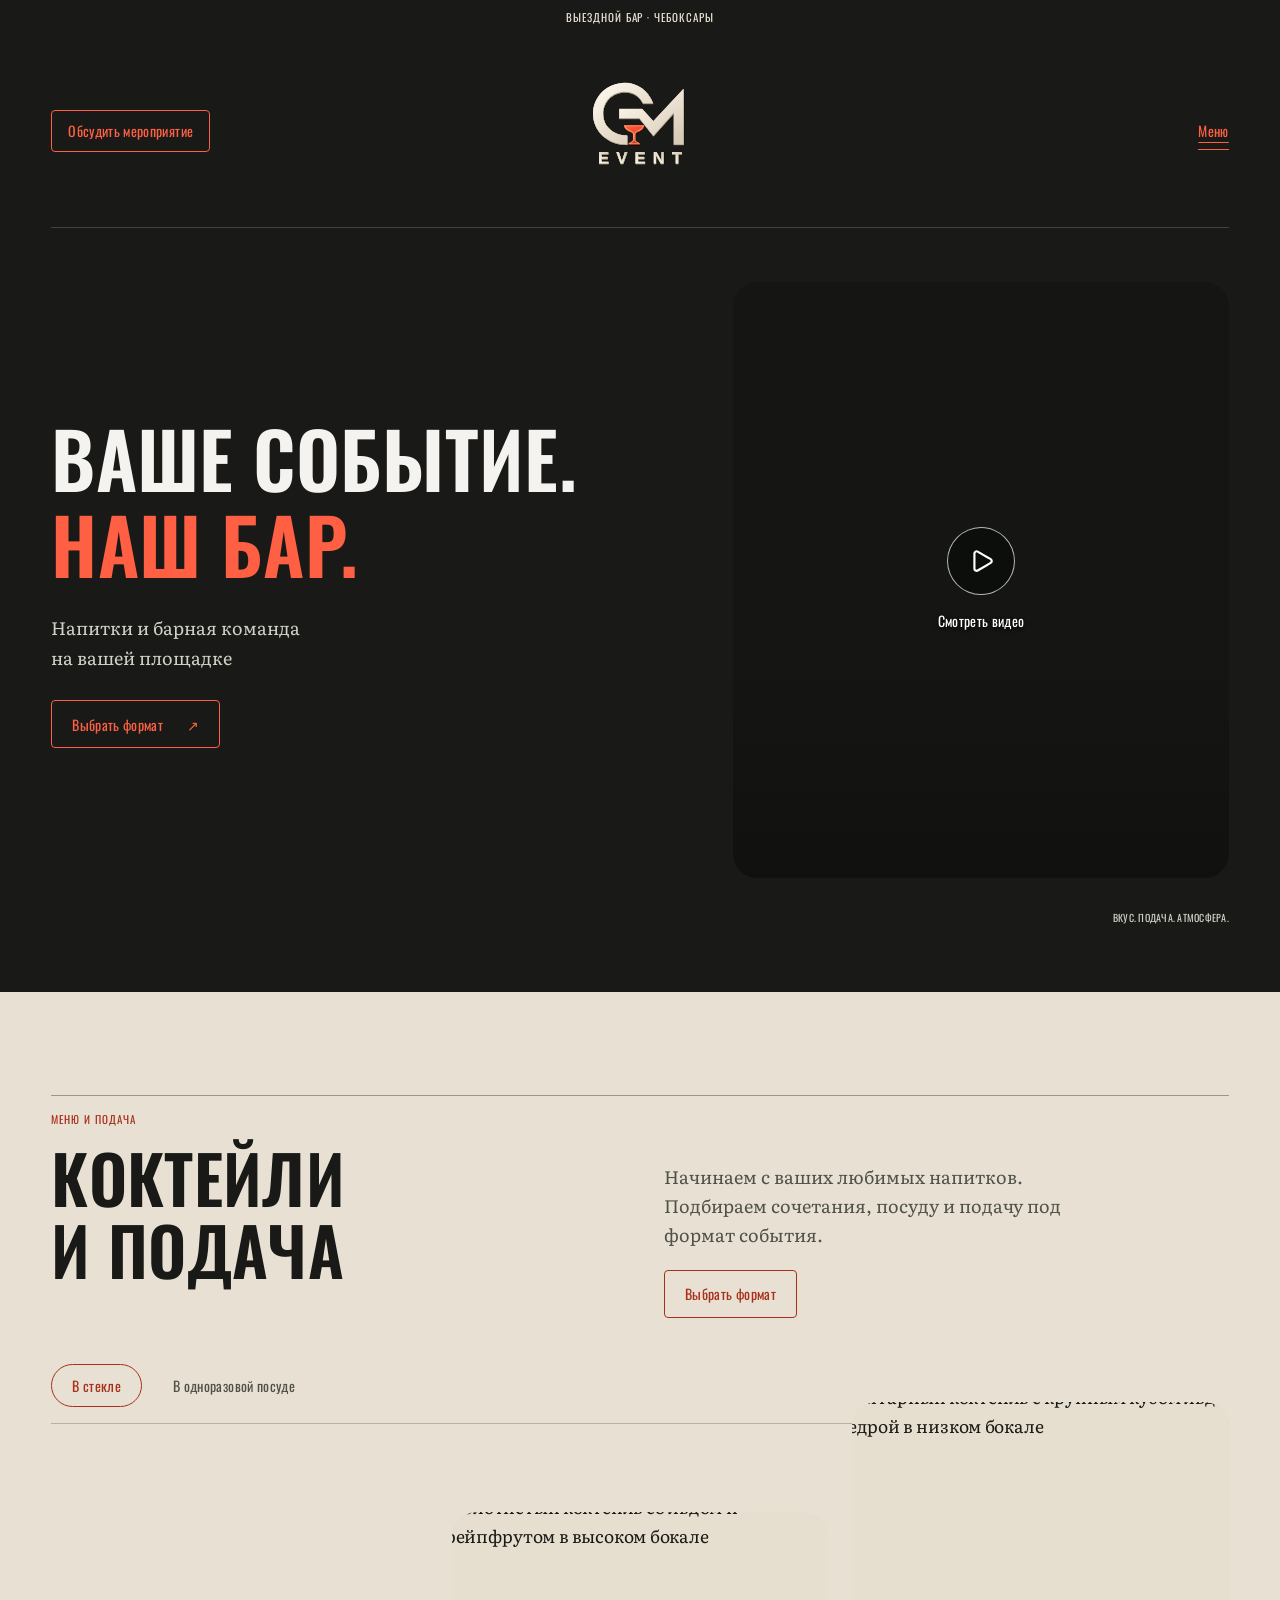
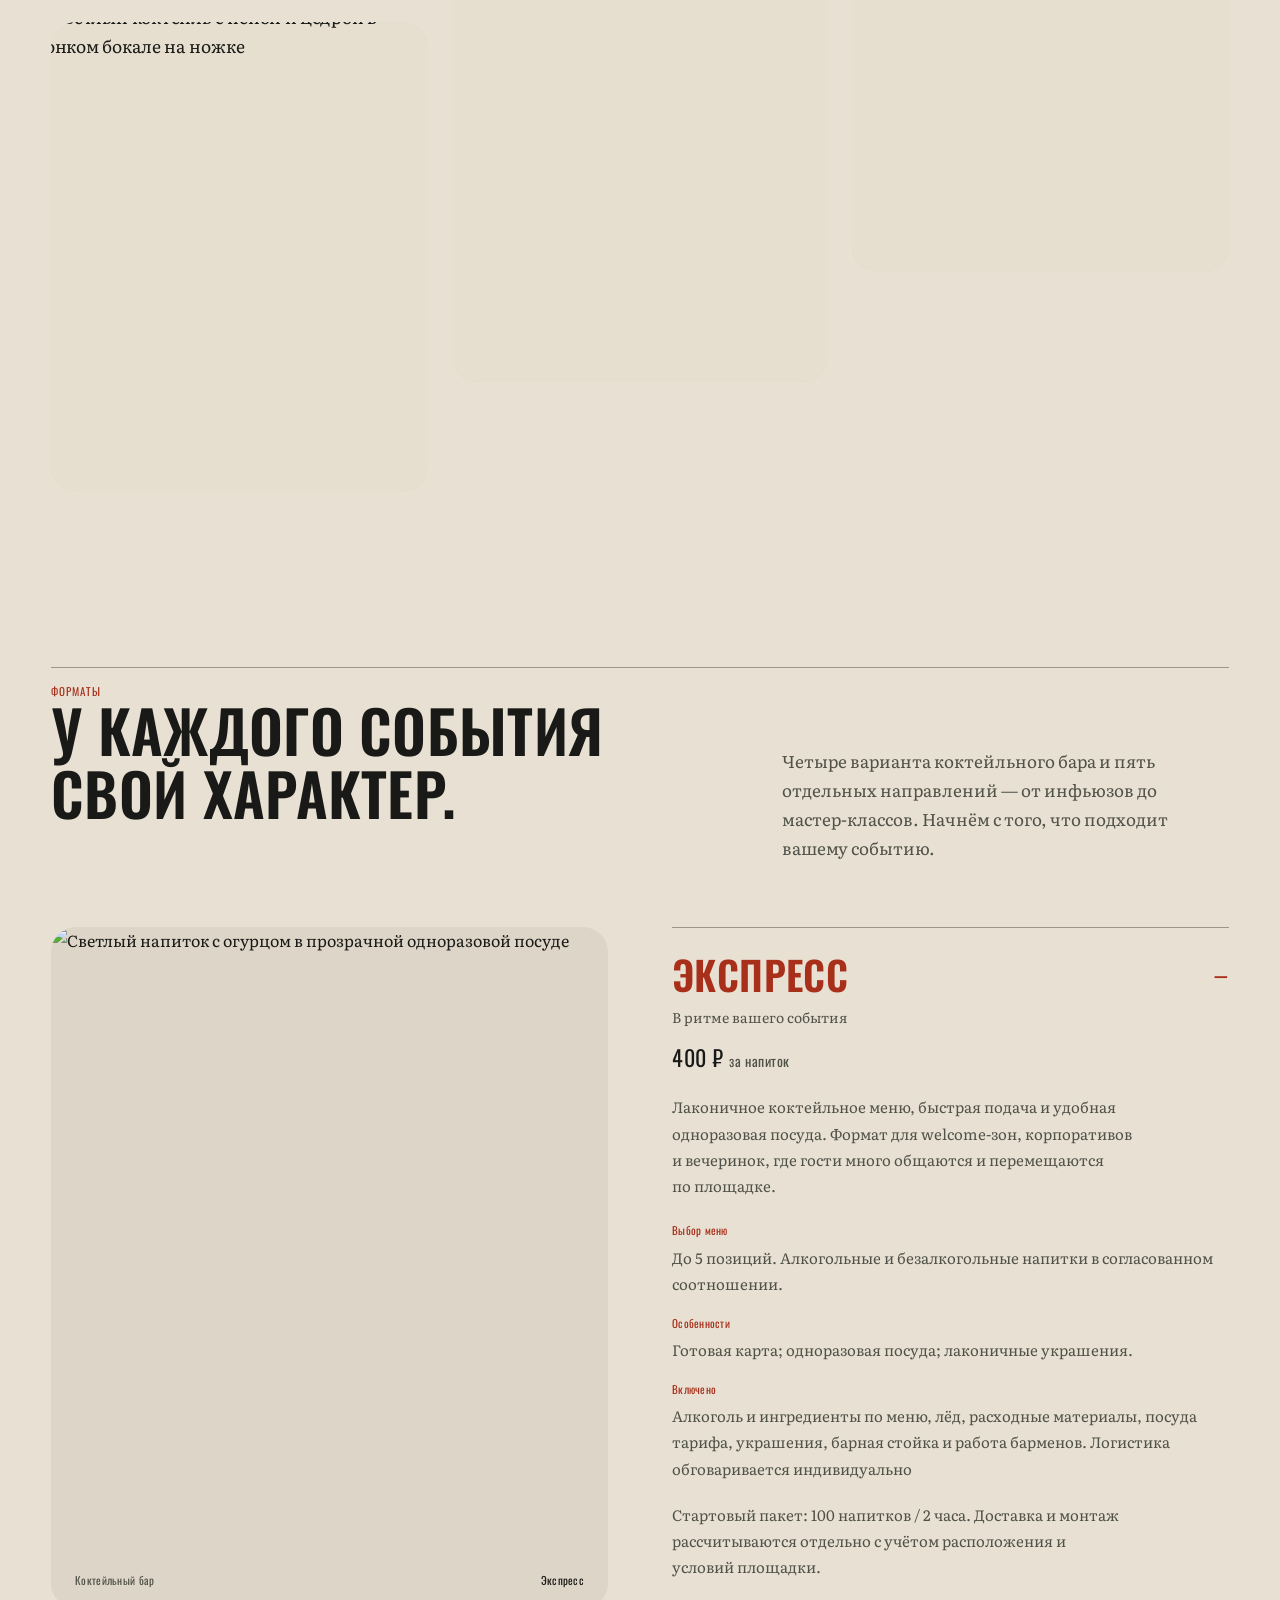
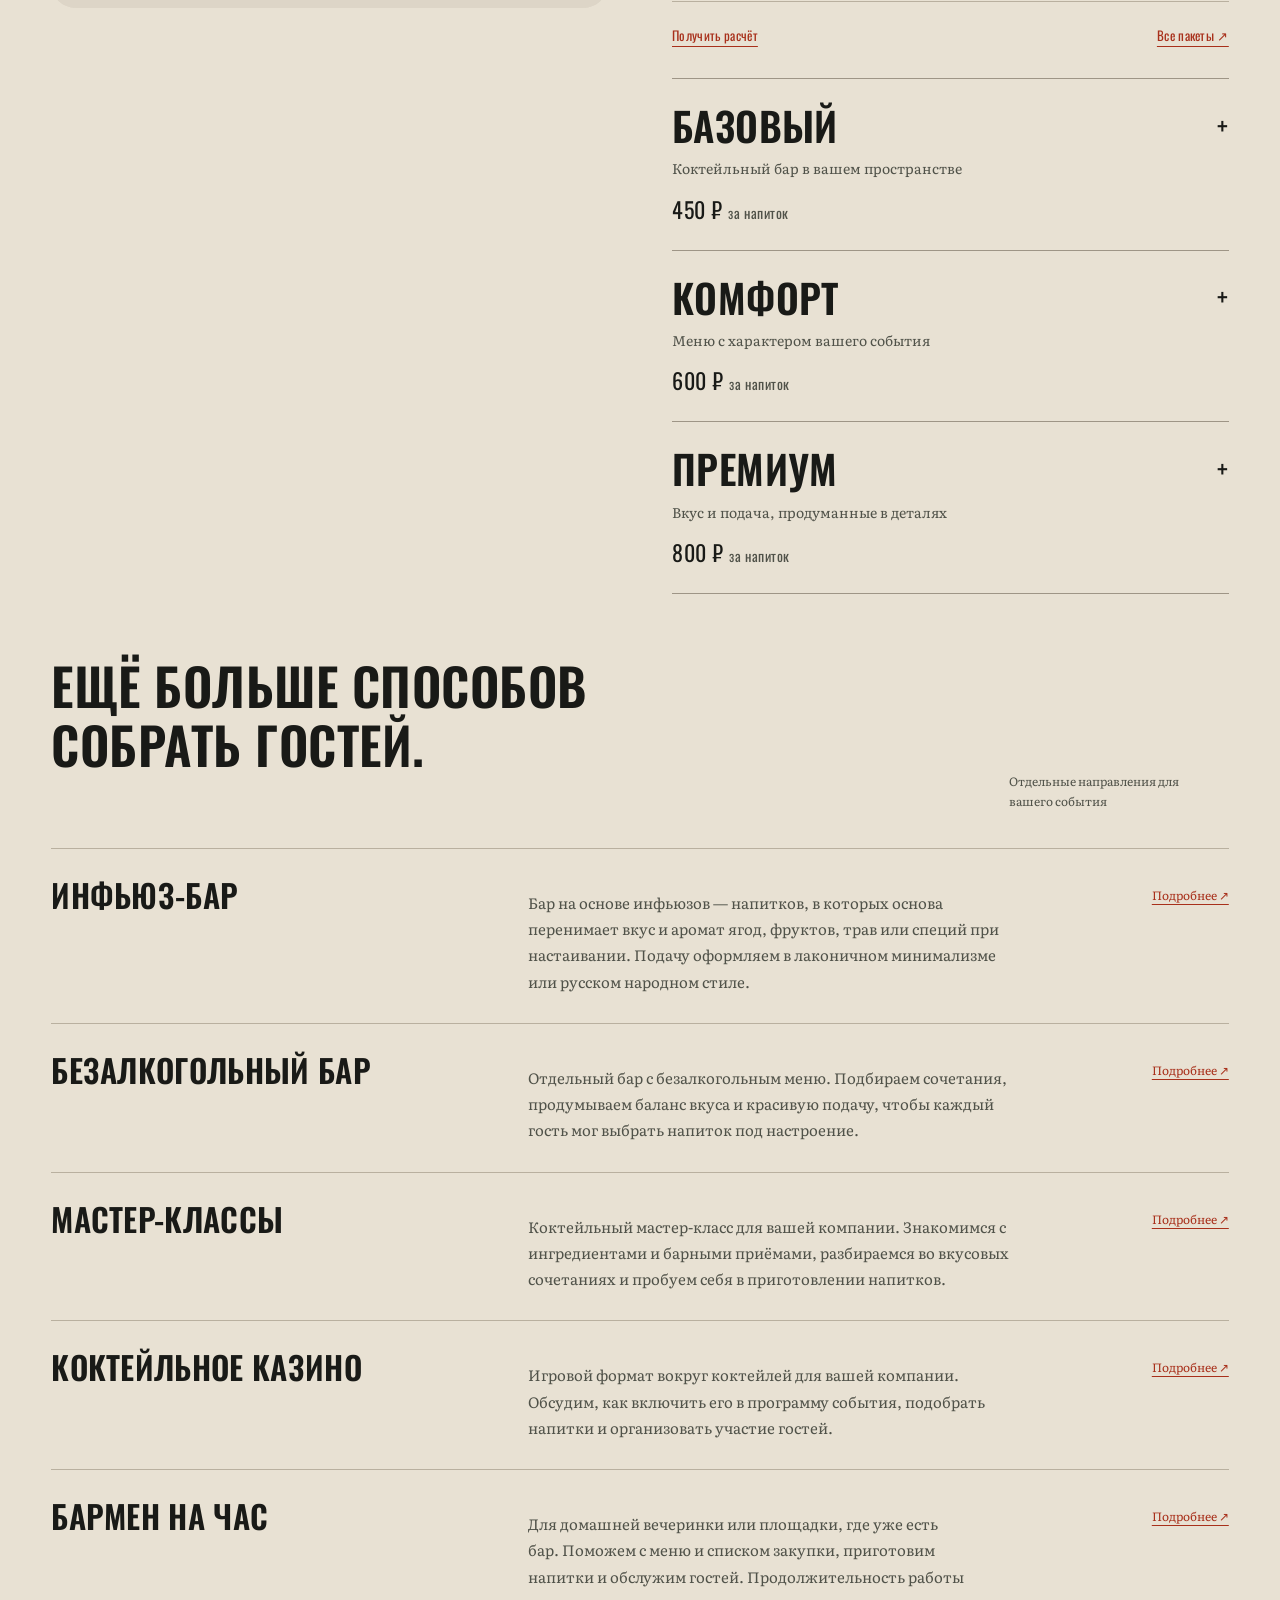
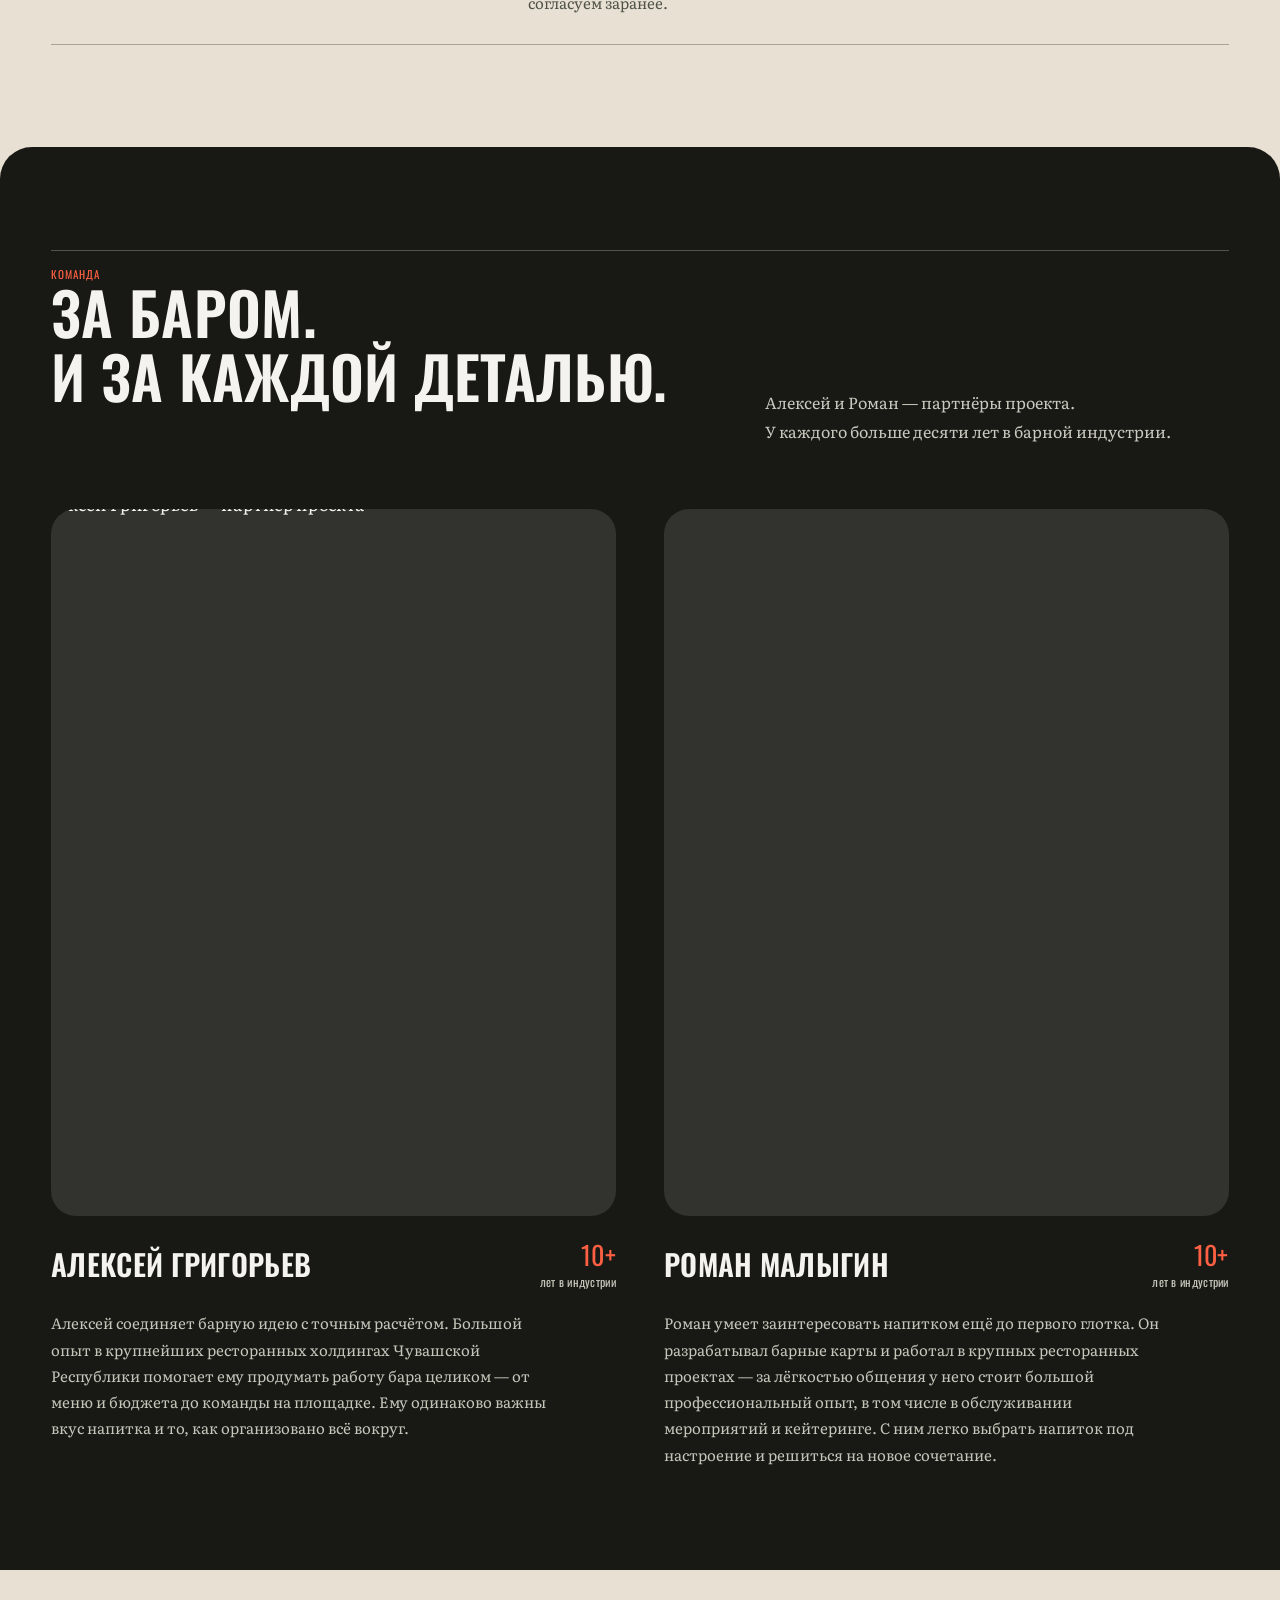
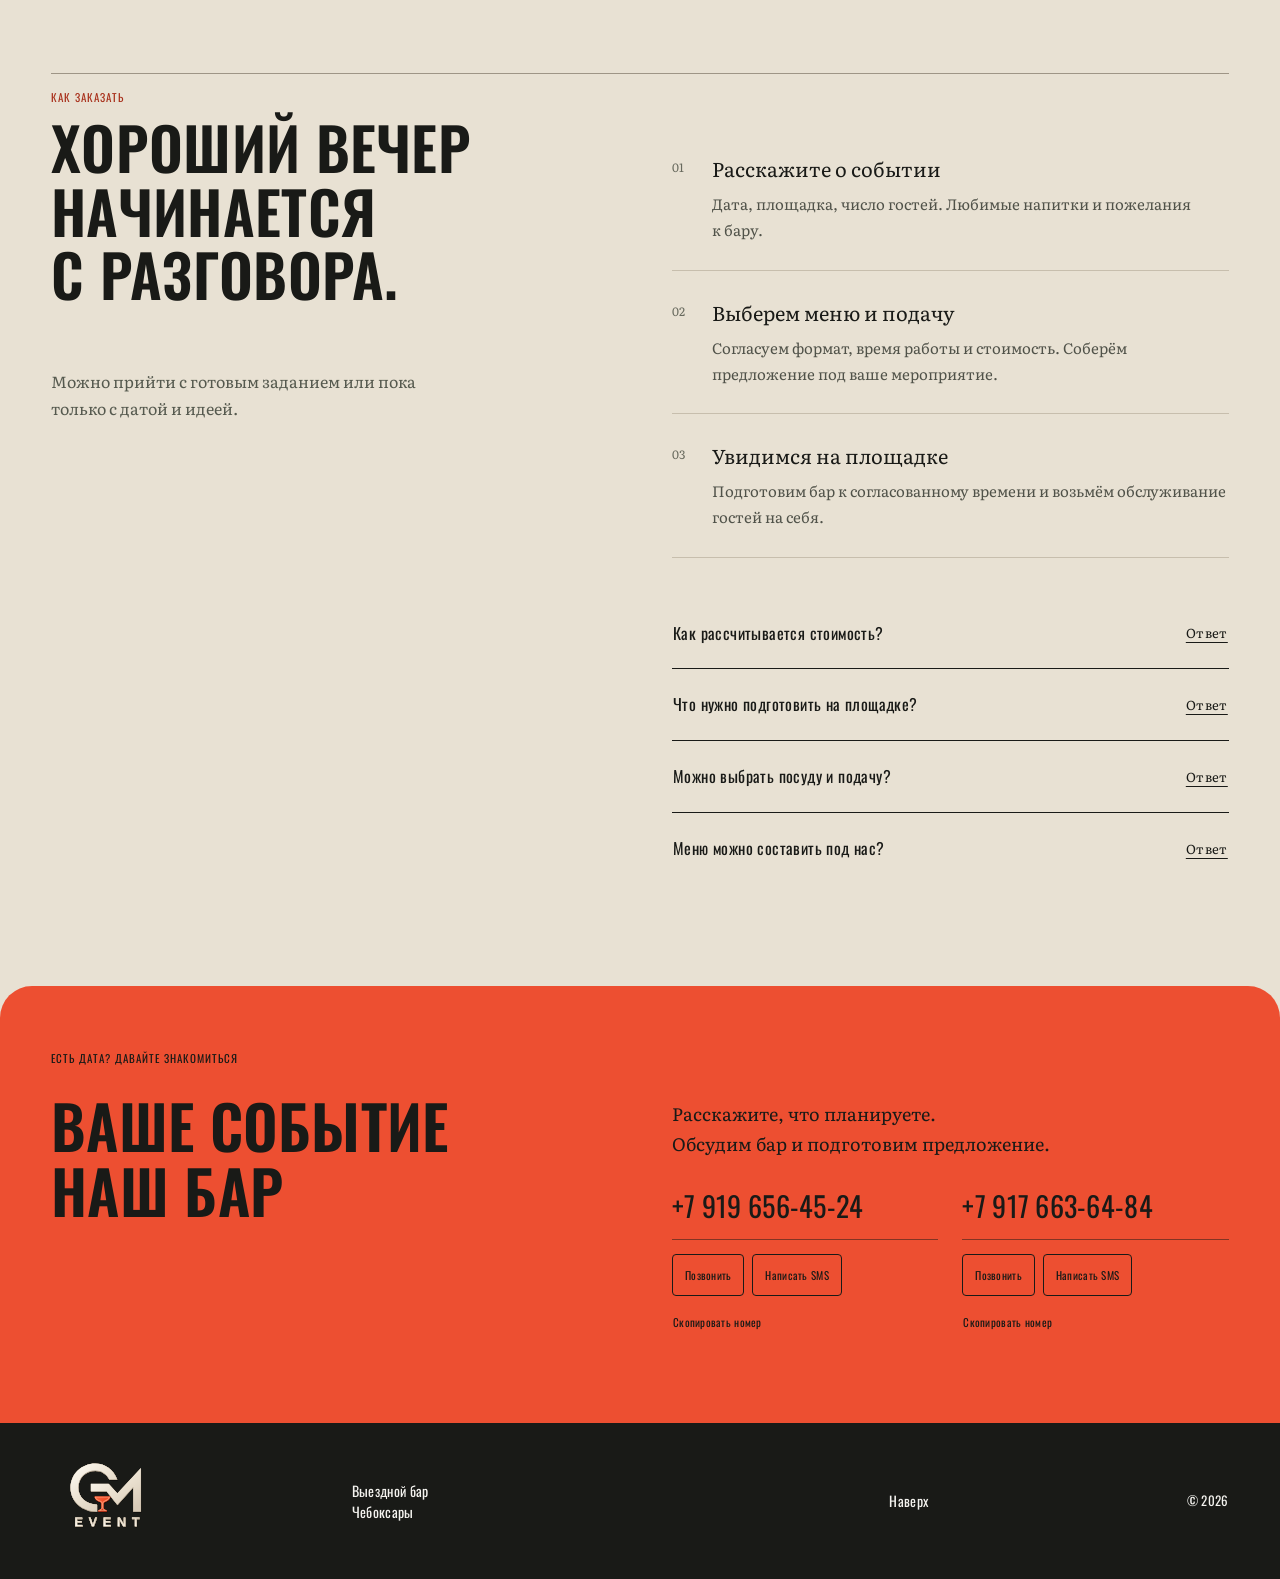
==== commit f1701339: "Update supplied volume logo across header, menu and footer" ====
--- a/index.html
+++ b/index.html
@@ -1 +1 @@
-<!doctype html><html lang="ru"><head><meta charset="utf-8"><meta name="viewport" content="width=device-width,initial-scale=1"><meta name="robots" content="noindex,nofollow"><title>GM.EVENT — бар для вашего события</title><meta name="description" content="Экспресс, Базовый, Комфорт, Премиум, инфьюз-бар, безалкогольный бар, мастер-классы, коктейльное казино и бармен на час. GM.EVENT, Чебоксары."><link rel="icon" href="[data-uri]"><link rel="stylesheet" href="./bar-style-79e3a69de219.css"></head><body style="--font-body:Onest;--font-logo:RAYDIS;--font-script:Cormorant Garamond"><div id="root" data-page=""><link rel="preload" as="image" href="./asset-GM_EVENT_logo-16ac355487.svg"/><main class="bar-site"><a class="skip-link" href="#presentation">К содержанию</a><section class="hero" id="home" aria-labelledby="hero-title"><div class="announcement">Выездной бар · Чебоксары</div><header class="header wrap"><a class="action-button header-cta" href="#contact"><span>Обсудить мероприятие</span></a><a href="./#home" class="monogram header-logo" aria-label="GM.EVENT — на главную"><img class="brand-image" src="./asset-GM_EVENT_logo-16ac355487.svg" alt="GM EVENT — выездной бар" width="1254" height="1254" loading="eager"/></a><button type="button" class="menu-toggle" aria-haspopup="dialog" aria-expanded="false" aria-controls="site-menu">Меню</button></header><dialog id="site-menu" class="site-menu" aria-labelledby="site-menu-title"><div class="menu-layout wrap"><div class="menu-top"><a href="./#home" class="monogram" aria-label="GM.EVENT — на главную">GM.EVENT</a><button type="button" class="menu-close">Закрыть меню</button></div><nav class="menu-products" aria-labelledby="site-menu-title"><p class="eyebrow" id="site-menu-title">ВЫБЕРИТЕ ФОРМАТ</p><a href="./express/"><span class="menu-product-name">Экспресс</span></a><a href="./basic/"><span class="menu-product-name">Базовый</span></a><a href="./comfort/"><span class="menu-product-name">Комфорт</span></a><a href="./premium/"><span class="menu-product-name">Премиум</span></a><a href="./infuse-bar/"><span class="menu-product-name">Инфьюз-бар</span></a><a href="./alcohol-free-bar/"><span class="menu-product-name">Безалкогольный бар</span></a><a href="./masterclasses/"><span class="menu-product-name">Мастер-классы</span></a><a href="./cocktail-casino/"><span class="menu-product-name">Коктейльное казино</span></a><a href="./bartender/"><span class="menu-product-name">Бармен на час</span></a></nav><nav class="menu-secondary" aria-label="Разделы сайта"><a href="./#presentation">Подача</a><a href="./#team">Команда</a><a href="#contact">Контакты</a></nav></div></dialog><div class="hero-layout wrap"><div class="hero-intro" data-depth="-34"><h1 id="hero-title"><span class="hero-line">Ваше событие.</span><span class="hero-line hero-line-script">Наш бар.</span></h1></div><div class="hero-bottom"><div><p>Напитки и барная команда<br/>на вашей площадке</p><a href="#formats" class="action-button outline-button hero-action">Выбрать формат <span aria-hidden="true">↗</span></a></div></div><div class="hero-stage"><div class="hero-video-plane" data-depth="64"><div class="hero-media"><div class="hero-film" aria-hidden="true"><video autoPlay="" muted="" playsInline="" loop="" preload="auto" tabindex="-1" poster="./asset-hero-video-poster-0232e0870b.jpg"><source media="(max-width: 640px)" src="./hero-bar-mobile-v6.mp4" type="video/mp4"/><source src="./hero-bar-desktop-v6.mp4" type="video/mp4"/></video></div><button type="button" tabindex="0" data-slot="button" aria-label="Смотреть видео" class="group/button inline-flex shrink-0 items-center justify-center rounded-lg border border-transparent bg-clip-padding text-sm font-medium whitespace-nowrap transition-all outline-none select-none focus-visible:border-ring focus-visible:ring-3 focus-visible:ring-ring/50 active:not-aria-[haspopup]:translate-y-px disabled:pointer-events-none disabled:opacity-50 aria-invalid:border-destructive aria-invalid:ring-3 aria-invalid:ring-destructive/20 dark:aria-invalid:border-destructive/50 dark:aria-invalid:ring-destructive/40 [&amp;_svg]:pointer-events-none [&amp;_svg]:shrink-0 [&amp;_svg:not([class*=&#x27;size-&#x27;])]:size-4 hover:bg-muted hover:text-foreground aria-expanded:bg-muted aria-expanded:text-foreground dark:hover:bg-muted/50 h-8 gap-1.5 px-2.5 has-data-[icon=inline-end]:pr-2 has-data-[icon=inline-start]:pl-2 film-toggle"><svg xmlns="http://www.w3.org/2000/svg" width="15" height="15" viewBox="0 0 24 24" fill="none" stroke="currentColor" stroke-width="2" stroke-linecap="round" stroke-linejoin="round" class="lucide lucide-play" aria-hidden="true"><path d="M5 5a2 2 0 0 1 3.008-1.728l11.997 6.998a2 2 0 0 1 .003 3.458l-12 7A2 2 0 0 1 5 19z"></path></svg><span>Загрузка…</span></button></div></div><div class="hero-caption">Вкус. Подача. Атмосфера.</div></div></div></section><section class="presentation wrap section" id="presentation" aria-labelledby="presentation-title"><div class="section-top"><p class="eyebrow dark-label"><span class="section-number">01</span> МЕНЮ И ПОДАЧА</p></div><div class="gallery-heading" data-reveal="true"><h2 id="presentation-title" class="paired-heading" aria-label="Коктейли и подача"><span class="heading-line">Коктейли</span><span class="section-script">и подача</span></h2><div class="gallery-intro"><p>Начинаем с ваших любимых напитков. Подбираем сочетания, посуду и подачу под формат события.</p><a class="action-button outline-button" href="#formats">Выбрать формат</a></div></div><fieldset class="drinkware-options" aria-label="Посуда для подачи"><button type="button" aria-pressed="true" aria-controls="cocktail-gallery">В стекле</button><button type="button" aria-pressed="false" aria-controls="cocktail-gallery">В одноразовой посуде</button></fieldset><div class="cocktail-gallery" id="cocktail-gallery" aria-label="Коктейли в стекле"><figure class="cocktail-card" data-reveal="true" data-scroll-photo="true"><img src="./asset-coupe-v1-a9d5fb5de2.jpg" alt="Светлый коктейль с пеной и цедрой в тонком бокале на ножке" width="1122" height="1402" loading="lazy"/></figure><figure class="cocktail-card" data-reveal="true" data-scroll-photo="true"><img src="./asset-highball-v1-2c696b7634.jpg" alt="Золотистый коктейль со льдом и грейпфрутом в высоком бокале" width="1122" height="1402" loading="lazy"/></figure><figure class="cocktail-card" data-reveal="true" data-scroll-photo="true"><img src="./asset-rocks-v1-5a23c791d7.jpg" alt="Янтарный коктейль с крупным кубом льда и цедрой в низком бокале" width="1122" height="1402" loading="lazy"/></figure></div></section><section class="formats wrap section" id="formats" aria-labelledby="formats-title"><div class="section-top"><p class="eyebrow dark-label"><span class="section-number">02</span> ФОРМАТЫ</p></div><div class="formats-heading" data-reveal="true"><h2 id="formats-title">У каждого события<br/>свой характер.</h2><p>Четыре варианта коктейльного бара и пять отдельных направлений — от инфьюзов до мастер-классов. Начнём с того, что подходит вашему событию.</p></div><div class="format-studio"><figure class="format-preview"><img src="./asset-disposable-cucumber-v2-c8f4249dd3.jpg" alt="Светлый напиток с огурцом в прозрачной одноразовой посуде" width="1122" height="1402" loading="lazy"/><figcaption><span>Коктейльный бар</span><span>Экспресс</span></figcaption></figure><div class="tariff-list" aria-label="Тарифы коктейльного бара"><article data-reveal="true" class="tariff is-selected"><h3><button type="button" id="tariff-express" aria-expanded="true" aria-controls="panel-express"><span>Экспресс</span><span class="tariff-symbol" aria-hidden="true">−</span></button></h3><p class="tariff-short">В ритме вашего события</p><p class="tariff-rate">400 ₽<!-- --> <span>за напиток</span></p><div class="tariff-panel" id="panel-express" role="region" aria-labelledby="tariff-express"><p>Лаконичное коктейльное меню, быстрая подача и удобная одноразовая посуда. Формат для welcome-зон, корпоративов и вечеринок, где гости много общаются и перемещаются по площадке.</p><dl class="tariff-facts"><div><dt>Выбор меню</dt><dd>До 5 позиций. Алкогольные и безалкогольные напитки в согласованном соотношении.</dd></div><div><dt>Особенности</dt><dd>Готовая карта; одноразовая посуда; лаконичные украшения.</dd></div><div><dt>Включено</dt><dd>Алкоголь и ингредиенты по меню, лёд, расходные материалы, посуда тарифа, украшения, барная стойка и работа барменов. Логистика обговаривается индивидуально</dd></div></dl><p class="tariff-minimum">Стартовый пакет: <!-- -->100<!-- --> напитков / <!-- -->2<!-- --> часа. <!-- -->Доставка и монтаж рассчитываются отдельно с учётом расположения и условий площадки.</p><div class="tariff-bottom"><a href="#contact" class="editorial-link">Получить расчёт</a><a href="./express/" class="editorial-link">Все пакеты ↗</a></div></div></article><article data-reveal="true" class="tariff"><h3><button type="button" id="tariff-basic" aria-expanded="false" aria-controls="panel-basic"><span>Базовый</span><span class="tariff-symbol" aria-hidden="true">+</span></button></h3><p class="tariff-short">Коктейльный бар в вашем пространстве</p><p class="tariff-rate">450 ₽<!-- --> <span>за напиток</span></p><div class="tariff-panel" id="panel-basic" role="region" aria-labelledby="tariff-basic" hidden=""><p>Любимые коктейли, стеклянная посуда. Продуманный формат для свадьбы, дня рождения или корпоративного вечера со сдержанной и аккуратной подачей.</p><dl class="tariff-facts"><div><dt>Выбор меню</dt><dd>До 5 позиций. Алкогольные и безалкогольные напитки в согласованном соотношении.</dd></div><div><dt>Особенности</dt><dd>Готовая карта; стеклянные бокалы; лаконичные украшения.</dd></div><div><dt>Включено</dt><dd>Алкоголь и ингредиенты по меню, лёд, расходные материалы, посуда тарифа, украшения, барная стойка и работа барменов. Логистика обговаривается индивидуально</dd></div></dl><p class="tariff-minimum">Стартовый пакет: <!-- -->100<!-- --> напитков / <!-- -->2<!-- --> часа. <!-- -->Доставка и монтаж рассчитываются отдельно с учётом расположения и условий площадки.</p><div class="tariff-bottom"><a href="#contact" class="editorial-link">Получить расчёт</a><a href="./basic/" class="editorial-link">Все пакеты ↗</a></div></div></article><article data-reveal="true" class="tariff"><h3><button type="button" id="tariff-comfort" aria-expanded="false" aria-controls="panel-comfort"><span>Комфорт</span><span class="tariff-symbol" aria-hidden="true">+</span></button></h3><p class="tariff-short">Меню с характером вашего события</p><p class="tariff-rate">600 ₽<!-- --> <span>за напиток</span></p><div class="tariff-panel" id="panel-comfort" role="region" aria-labelledby="tariff-comfort" hidden=""><p>Любимые вкусы, настроение вечера и детали оформления становятся основой вашей коктейльной карты. Мы разрабатываем сочетания, подбираем бокалы и продумываем украшения, чтобы напитки поддерживали общую идею праздника.</p><dl class="tariff-facts"><div><dt>Выбор меню</dt><dd>До 5 позиций. Алкогольные и безалкогольные напитки в согласованном соотношении.</dd></div><div><dt>Особенности</dt><dd>Индивидуальное меню; стеклянные бокалы; согласованные украшения. Одна концепция меню и один этап корректировок.</dd></div><div><dt>Включено</dt><dd>Алкоголь и ингредиенты по меню, лёд, расходные материалы, посуда тарифа, украшения, барная стойка и работа барменов. Разработка меню в рамках тарифа. Логистика, доставка и монтаж</dd></div></dl><p class="tariff-minimum">Стартовый пакет: <!-- -->100<!-- --> напитков / <!-- -->2<!-- --> часа. <!-- -->Стоимость и порядок дегустации согласовываются отдельно.</p><div class="tariff-bottom"><a href="#contact" class="editorial-link">Обсудить своё меню</a><a href="./comfort/" class="editorial-link">Все пакеты ↗</a></div></div></article><article data-reveal="true" class="tariff"><h3><button type="button" id="tariff-premium" aria-expanded="false" aria-controls="panel-premium"><span>Премиум</span><span class="tariff-symbol" aria-hidden="true">+</span></button></h3><p class="tariff-short">Вкус и подача, продуманные в деталях</p><p class="tariff-rate">800 ₽<!-- --> <span>за напиток</span></p><div class="tariff-panel" id="panel-premium" role="region" aria-labelledby="tariff-premium" hidden=""><p>Индивидуальное коктейльное меню, премиальные алкогольные основы и выразительное стекло. Мы соединяем вкус, аромат и оформление в подаче, которая становится частью вашего события.</p><dl class="tariff-facts"><div><dt>Выбор меню</dt><dd>До 5 позиций. Алкогольные и безалкогольные напитки в согласованном соотношении.</dd></div><div><dt>Особенности</dt><dd>Индивидуальное меню; согласованные премиальные основы и стекло; авторский декор. Одна концепция меню и один этап корректировок. Персонализация декора одной позиции.</dd></div><div><dt>Включено</dt><dd>Алкоголь и ингредиенты по меню, лёд, расходные материалы, посуда тарифа, украшения, барная стойка и работа барменов. Разработка меню в рамках тарифа. Логистика, доставка и монтаж</dd></div></dl><p class="tariff-minimum">Стартовый пакет: <!-- -->100<!-- --> напитков / <!-- -->2<!-- --> часа. <!-- -->Стоимость и порядок дегустации согласовываются отдельно.</p><div class="tariff-bottom"><a href="#contact" class="editorial-link">Обсудить Премиум</a><a href="./premium/" class="editorial-link">Все пакеты ↗</a></div></div></article></div></div><div class="additional-heading"><h3>Ещё больше способов<br/>собрать гостей.</h3><p>Отдельные направления для вашего события</p></div><nav class="service-links additional-services" aria-label="Дополнительные форматы"><a class="service-page-link" data-reveal="true" href="./infuse-bar/"><div class="service-link-copy"><h3>Инфьюз-бар</h3><p>Бар на основе инфьюзов — напитков, в которых основа перенимает вкус и аромат ягод, фруктов, трав или специй при настаивании. Подачу оформляем в лаконичном минимализме или русском народном стиле.</p></div><span class="service-link-label">Подробнее ↗</span></a><a class="service-page-link" data-reveal="true" href="./alcohol-free-bar/"><div class="service-link-copy"><h3>Безалкогольный бар</h3><p>Отдельный бар с безалкогольным меню. Подбираем сочетания, продумываем баланс вкуса и красивую подачу, чтобы каждый гость мог выбрать напиток под настроение.</p></div><span class="service-link-label">Подробнее ↗</span></a><a class="service-page-link" data-reveal="true" href="./masterclasses/"><div class="service-link-copy"><h3>Мастер-классы</h3><p>Коктейльный мастер-класс для вашей компании. Знакомимся с ингредиентами и барными приёмами, разбираемся во вкусовых сочетаниях и пробуем себя в приготовлении напитков.</p></div><span class="service-link-label">Подробнее ↗</span></a><a class="service-page-link" data-reveal="true" href="./cocktail-casino/"><div class="service-link-copy"><h3>Коктейльное казино</h3><p>Игровой формат вокруг коктейлей для вашей компании. Обсудим, как включить его в программу события, подобрать напитки и организовать участие гостей.</p></div><span class="service-link-label">Подробнее ↗</span></a><a class="service-page-link" data-reveal="true" href="./bartender/"><div class="service-link-copy"><h3>Бармен на час</h3><p>Для домашней вечеринки или площадки, где уже есть бар. Поможем с меню и списком закупки, приготовим напитки и обслужим гостей. Продолжительность работы согласуем заранее.</p></div><span class="service-link-label">Подробнее ↗</span></a></nav></section><section class="team dark" id="team" aria-labelledby="team-title"><div class="wrap section"><div class="section-top"><p class="eyebrow"><span class="section-number">03</span> КОМАНДА</p></div><div class="team-heading" data-reveal="true"><h2 id="team-title">За баром.<br/>И за каждой деталью.</h2><p>Алексей и Роман — партнёры проекта.<br/>У каждого больше десяти лет в барной индустрии.</p></div><div class="founders-grid"><article class="founder" data-reveal="true"><div class="founder-photo alex paired-portrait"><img src="./asset-team-portraits-alex-tone-v4-8f4a0aaccf.jpg" alt="Алексей Григорьев — партнёр проекта" width="1584" height="993" loading="lazy"/></div><div class="founder-title"><h3>Алексей Григорьев</h3><span><strong>10+</strong>лет в индустрии</span></div><p>Алексей соединяет барную идею с точным расчётом. Большой опыт в крупнейших ресторанных холдингах Чувашской Республики помогает ему продумать работу бара целиком — от меню и бюджета до команды на площадке. Ему одинаково важны вкус напитка и то, как организовано всё вокруг.</p></article><article class="founder" data-reveal="true"><div class="founder-photo roman paired-portrait"><img src="./asset-team-portraits-diptych-v3-ca0f97ed26.jpg" alt="Роман Малыгин — партнёр проекта" width="1586" height="992" loading="lazy"/></div><div class="founder-title"><h3>Роман Малыгин</h3><span><strong>10+</strong>лет в индустрии</span></div><p>Роман умеет заинтересовать напитком ещё до первого глотка. Он разрабатывал барные карты и работал в крупных ресторанных проектах — за лёгкостью общения у него стоит большой профессиональный опыт, в том числе в обслуживании мероприятий и кейтеринге. С ним легко выбрать напиток под настроение и решиться на новое сочетание.</p></article></div></div></section><section class="how wrap section" id="how" aria-labelledby="how-title"><div class="section-top"><p class="eyebrow dark-label"><span class="section-number">04</span> КАК ЗАКАЗАТЬ</p></div><div class="how-grid"><div data-reveal="true"><h2 id="how-title">Хороший вечер<br/>начинается<br/>с разговора.</h2><p class="how-intro">Можно прийти с готовым заданием или пока только с датой и идеей.</p></div><div class="how-content"><ol class="steps"><li data-reveal="true"><span>01</span><div><h3>Расскажите о событии</h3><p>Дата, площадка, число гостей. Любимые напитки и пожелания к бару.</p></div></li><li data-reveal="true"><span>02</span><div><h3>Выберем меню и подачу</h3><p>Согласуем формат, время работы и стоимость. Соберём предложение под ваше мероприятие.</p></div></li><li data-reveal="true"><span>03</span><div><h3>Увидимся на площадке</h3><p>Подготовим бар к согласованному времени и возьмём обслуживание гостей на себя.</p></div></li></ol><div data-orientation="vertical" data-slot="accordion" class="flex w-full flex-col faq"><div data-orientation="vertical" data-hidden="" data-index="-1" data-closed="" data-slot="accordion-item" class="not-last:border-b"><h3 data-orientation="vertical" data-hidden="" data-index="-1" data-closed="" class="flex"><button type="button" data-value="" data-orientation="vertical" data-hidden="" data-index="-1" tabindex="0" aria-disabled="false" aria-expanded="false" id="base-ui-_R_qmH2_" data-slot="accordion-trigger" class="focus-visible:ring-ring/50 focus-visible:border-ring focus-visible:after:border-ring **:data-[slot=accordion-trigger-icon]:text-muted-foreground rounded-lg py-2.5 text-left text-sm font-medium hover:underline focus-visible:ring-3 **:data-[slot=accordion-trigger-icon]:ml-auto **:data-[slot=accordion-trigger-icon]:size-4 group/accordion-trigger relative flex flex-1 items-start justify-between border border-transparent transition-all outline-none aria-disabled:pointer-events-none aria-disabled:opacity-50 faq-trigger">Как рассчитывается стоимость?<span class="accordion-state" aria-hidden="true"><span class="when-closed">Ответ</span><span class="when-open">Скрыть</span></span></button></h3></div><div data-orientation="vertical" data-hidden="" data-index="-1" data-closed="" data-slot="accordion-item" class="not-last:border-b"><h3 data-orientation="vertical" data-hidden="" data-index="-1" data-closed="" class="flex"><button type="button" data-value="" data-orientation="vertical" data-hidden="" data-index="-1" tabindex="0" aria-disabled="false" aria-expanded="false" id="base-ui-_R_1amH2_" data-slot="accordion-trigger" class="focus-visible:ring-ring/50 focus-visible:border-ring focus-visible:after:border-ring **:data-[slot=accordion-trigger-icon]:text-muted-foreground rounded-lg py-2.5 text-left text-sm font-medium hover:underline focus-visible:ring-3 **:data-[slot=accordion-trigger-icon]:ml-auto **:data-[slot=accordion-trigger-icon]:size-4 group/accordion-trigger relative flex flex-1 items-start justify-between border border-transparent transition-all outline-none aria-disabled:pointer-events-none aria-disabled:opacity-50 faq-trigger">Что нужно подготовить на площадке?<span class="accordion-state" aria-hidden="true"><span class="when-closed">Ответ</span><span class="when-open">Скрыть</span></span></button></h3></div><div data-orientation="vertical" data-hidden="" data-index="-1" data-closed="" data-slot="accordion-item" class="not-last:border-b"><h3 data-orientation="vertical" data-hidden="" data-index="-1" data-closed="" class="flex"><button type="button" data-value="" data-orientation="vertical" data-hidden="" data-index="-1" tabindex="0" aria-disabled="false" aria-expanded="false" id="base-ui-_R_1qmH2_" data-slot="accordion-trigger" class="focus-visible:ring-ring/50 focus-visible:border-ring focus-visible:after:border-ring **:data-[slot=accordion-trigger-icon]:text-muted-foreground rounded-lg py-2.5 text-left text-sm font-medium hover:underline focus-visible:ring-3 **:data-[slot=accordion-trigger-icon]:ml-auto **:data-[slot=accordion-trigger-icon]:size-4 group/accordion-trigger relative flex flex-1 items-start justify-between border border-transparent transition-all outline-none aria-disabled:pointer-events-none aria-disabled:opacity-50 faq-trigger">Можно выбрать посуду и подачу?<span class="accordion-state" aria-hidden="true"><span class="when-closed">Ответ</span><span class="when-open">Скрыть</span></span></button></h3></div><div data-orientation="vertical" data-hidden="" data-index="-1" data-closed="" data-slot="accordion-item" class="not-last:border-b"><h3 data-orientation="vertical" data-hidden="" data-index="-1" data-closed="" class="flex"><button type="button" data-value="" data-orientation="vertical" data-hidden="" data-index="-1" tabindex="0" aria-disabled="false" aria-expanded="false" id="base-ui-_R_2amH2_" data-slot="accordion-trigger" class="focus-visible:ring-ring/50 focus-visible:border-ring focus-visible:after:border-ring **:data-[slot=accordion-trigger-icon]:text-muted-foreground rounded-lg py-2.5 text-left text-sm font-medium hover:underline focus-visible:ring-3 **:data-[slot=accordion-trigger-icon]:ml-auto **:data-[slot=accordion-trigger-icon]:size-4 group/accordion-trigger relative flex flex-1 items-start justify-between border border-transparent transition-all outline-none aria-disabled:pointer-events-none aria-disabled:opacity-50 faq-trigger">Меню можно составить под нас?<span class="accordion-state" aria-hidden="true"><span class="when-closed">Ответ</span><span class="when-open">Скрыть</span></span></button></h3></div></div></div></div></section><footer class="contact" id="contact"><div class="wrap section"><p class="eyebrow">ЕСТЬ ДАТА? ДАВАЙТЕ ЗНАКОМИТЬСЯ</p><div class="contact-grid"><div class="contact-title"><h2 class="paired-heading"><span class="heading-line">ВАШЕ СОБЫТИЕ</span><span class="section-script">наш бар</span></h2></div><div class="contact-info"><p>Расскажите, что планируете.<br/>Обсудим бар и подготовим предложение.</p><div class="contact-phones"><div class="phone-contact"><a class="phone-link" href="tel:+79196564524">+7 919 656-45-24</a><div class="contact-actions"><a class="action-button contact-button" href="tel:+79196564524">Позвонить</a><a class="action-button contact-button outline-button" href="sms:+79196564524?body=%D0%97%D0%B4%D1%80%D0%B0%D0%B2%D1%81%D1%82%D0%B2%D1%83%D0%B9%D1%82%D0%B5!%20%D0%A5%D0%BE%D1%82%D0%B8%D0%BC%20%D0%BE%D0%B1%D1%81%D1%83%D0%B4%D0%B8%D1%82%D1%8C%20%D0%B1%D0%B0%D1%80%20%D0%B4%D0%BB%D1%8F%20%D0%BC%D0%B5%D1%80%D0%BE%D0%BF%D1%80%D0%B8%D1%8F%D1%82%D0%B8%D1%8F.%20%D0%94%D0%B0%D1%82%D0%B0%3A%20.%20%D0%93%D0%BE%D1%81%D1%82%D0%B5%D0%B9%3A%20.%20%D0%9F%D0%BB%D0%BE%D1%89%D0%B0%D0%B4%D0%BA%D0%B0%3A%20.">Написать SMS</a></div><button type="button" tabindex="0" data-slot="button" class="group/button inline-flex shrink-0 items-center justify-center rounded-lg border border-transparent bg-clip-padding text-sm font-medium whitespace-nowrap transition-all outline-none select-none focus-visible:border-ring focus-visible:ring-3 focus-visible:ring-ring/50 active:not-aria-[haspopup]:translate-y-px disabled:pointer-events-none disabled:opacity-50 aria-invalid:border-destructive aria-invalid:ring-3 aria-invalid:ring-destructive/20 dark:aria-invalid:border-destructive/50 dark:aria-invalid:ring-destructive/40 [&amp;_svg]:pointer-events-none [&amp;_svg]:shrink-0 [&amp;_svg:not([class*=&#x27;size-&#x27;])]:size-4 hover:bg-muted hover:text-foreground aria-expanded:bg-muted aria-expanded:text-foreground dark:hover:bg-muted/50 h-8 gap-1.5 px-2.5 has-data-[icon=inline-end]:pr-2 has-data-[icon=inline-start]:pl-2 copy-phone">Скопировать номер</button><output class="copy-status" aria-live="polite"></output></div><div class="phone-contact"><a class="phone-link" href="tel:+79176636484">+7 917 663-64-84</a><div class="contact-actions"><a class="action-button contact-button" href="tel:+79176636484">Позвонить</a><a class="action-button contact-button outline-button" href="sms:+79176636484?body=%D0%97%D0%B4%D1%80%D0%B0%D0%B2%D1%81%D1%82%D0%B2%D1%83%D0%B9%D1%82%D0%B5!%20%D0%A5%D0%BE%D1%82%D0%B8%D0%BC%20%D0%BE%D0%B1%D1%81%D1%83%D0%B4%D0%B8%D1%82%D1%8C%20%D0%B1%D0%B0%D1%80%20%D0%B4%D0%BB%D1%8F%20%D0%BC%D0%B5%D1%80%D0%BE%D0%BF%D1%80%D0%B8%D1%8F%D1%82%D0%B8%D1%8F.%20%D0%94%D0%B0%D1%82%D0%B0%3A%20.%20%D0%93%D0%BE%D1%81%D1%82%D0%B5%D0%B9%3A%20.%20%D0%9F%D0%BB%D0%BE%D1%89%D0%B0%D0%B4%D0%BA%D0%B0%3A%20.">Написать SMS</a></div><button type="button" tabindex="0" data-slot="button" class="group/button inline-flex shrink-0 items-center justify-center rounded-lg border border-transparent bg-clip-padding text-sm font-medium whitespace-nowrap transition-all outline-none select-none focus-visible:border-ring focus-visible:ring-3 focus-visible:ring-ring/50 active:not-aria-[haspopup]:translate-y-px disabled:pointer-events-none disabled:opacity-50 aria-invalid:border-destructive aria-invalid:ring-3 aria-invalid:ring-destructive/20 dark:aria-invalid:border-destructive/50 dark:aria-invalid:ring-destructive/40 [&amp;_svg]:pointer-events-none [&amp;_svg]:shrink-0 [&amp;_svg:not([class*=&#x27;size-&#x27;])]:size-4 hover:bg-muted hover:text-foreground aria-expanded:bg-muted aria-expanded:text-foreground dark:hover:bg-muted/50 h-8 gap-1.5 px-2.5 has-data-[icon=inline-end]:pr-2 has-data-[icon=inline-start]:pl-2 copy-phone">Скопировать номер</button><output class="copy-status" aria-live="polite"></output></div></div></div></div><div class="footer-bottom"><a href="./#home" class="brand" aria-label="GM.EVENT — на главную">GM.EVENT</a><p>Выездной бар<br/>Чебоксары</p><a href="#home">Наверх</a><span>© 2026</span></div></div></footer></main></div><script defer src="./bar-app-09b673186d86.js"></script></body></html>+<!doctype html><html lang="ru"><head><meta charset="utf-8"><meta name="viewport" content="width=device-width,initial-scale=1"><meta name="robots" content="noindex,nofollow"><title>GM.EVENT — бар для вашего события</title><meta name="description" content="Экспресс, Базовый, Комфорт, Премиум, инфьюз-бар, безалкогольный бар, мастер-классы, коктейльное казино и бармен на час. GM.EVENT, Чебоксары."><link rel="icon" href="[data-uri]"><link rel="stylesheet" href="./bar-style-b2d13ac0fd04.css"></head><body style="--font-body:Onest;--font-logo:RAYDIS;--font-script:Cormorant Garamond"><div id="root" data-page=""><link rel="preload" as="image" href="./asset-GM_EVENT_logo_volume-6a4d9b3729.svg"/><main class="bar-site"><a class="skip-link" href="#presentation">К содержанию</a><section class="hero" id="home" aria-labelledby="hero-title"><div class="announcement">Выездной бар · Чебоксары</div><div class="site-header-band"><header class="header wrap"><a class="action-button header-cta" href="#contact"><span>Обсудить мероприятие</span></a><a href="./#home" class="brand-logo monogram header-logo" aria-label="GM EVENT — на главную"><img class="brand-image" src="./asset-GM_EVENT_logo_volume-6a4d9b3729.svg" alt="GM EVENT — выездной бар" width="1254" height="1254" loading="eager"/></a><button type="button" class="menu-toggle" aria-haspopup="dialog" aria-expanded="false" aria-controls="site-menu">Меню</button></header></div><dialog id="site-menu" class="site-menu" aria-labelledby="site-menu-title"><div class="menu-layout wrap"><div class="menu-top"><a href="./#home" class="brand-logo monogram header-logo menu-logo" aria-label="GM EVENT — на главную"><img class="brand-image" src="./asset-GM_EVENT_logo_volume-6a4d9b3729.svg" alt="GM EVENT — выездной бар" width="1254" height="1254" loading="eager"/></a><button type="button" class="menu-close">Закрыть меню</button></div><nav class="menu-products" aria-labelledby="site-menu-title"><p class="eyebrow" id="site-menu-title">ВЫБЕРИТЕ ФОРМАТ</p><a href="./express/"><span class="menu-product-name">Экспресс</span></a><a href="./basic/"><span class="menu-product-name">Базовый</span></a><a href="./comfort/"><span class="menu-product-name">Комфорт</span></a><a href="./premium/"><span class="menu-product-name">Премиум</span></a><a href="./infuse-bar/"><span class="menu-product-name">Инфьюз-бар</span></a><a href="./alcohol-free-bar/"><span class="menu-product-name">Безалкогольный бар</span></a><a href="./masterclasses/"><span class="menu-product-name">Мастер-классы</span></a><a href="./cocktail-casino/"><span class="menu-product-name">Коктейльное казино</span></a><a href="./bartender/"><span class="menu-product-name">Бармен на час</span></a></nav><nav class="menu-secondary" aria-label="Разделы сайта"><a href="./#presentation">Подача</a><a href="./#team">Команда</a><a href="#contact">Контакты</a></nav></div></dialog><div class="hero-layout wrap"><div class="hero-intro" data-depth="-34"><h1 id="hero-title"><span class="hero-line">Ваше событие.</span><span class="hero-line hero-line-script">Наш бар.</span></h1></div><div class="hero-bottom"><div><p>Напитки и барная команда<br/>на вашей площадке</p><a href="#formats" class="action-button outline-button hero-action">Выбрать формат <span aria-hidden="true">↗</span></a></div></div><div class="hero-stage"><div class="hero-video-plane" data-depth="64"><div class="hero-media"><div class="hero-film" aria-hidden="true"><video autoPlay="" muted="" playsInline="" loop="" preload="auto" tabindex="-1" poster="./asset-hero-video-poster-0232e0870b.jpg"><source media="(max-width: 640px)" src="./hero-bar-mobile-v6.mp4" type="video/mp4"/><source src="./hero-bar-desktop-v6.mp4" type="video/mp4"/></video></div><button type="button" tabindex="0" data-slot="button" aria-label="Смотреть видео" class="group/button inline-flex shrink-0 items-center justify-center rounded-lg border border-transparent bg-clip-padding text-sm font-medium whitespace-nowrap transition-all outline-none select-none focus-visible:border-ring focus-visible:ring-3 focus-visible:ring-ring/50 active:not-aria-[haspopup]:translate-y-px disabled:pointer-events-none disabled:opacity-50 aria-invalid:border-destructive aria-invalid:ring-3 aria-invalid:ring-destructive/20 dark:aria-invalid:border-destructive/50 dark:aria-invalid:ring-destructive/40 [&amp;_svg]:pointer-events-none [&amp;_svg]:shrink-0 [&amp;_svg:not([class*=&#x27;size-&#x27;])]:size-4 hover:bg-muted hover:text-foreground aria-expanded:bg-muted aria-expanded:text-foreground dark:hover:bg-muted/50 h-8 gap-1.5 px-2.5 has-data-[icon=inline-end]:pr-2 has-data-[icon=inline-start]:pl-2 film-toggle"><svg xmlns="http://www.w3.org/2000/svg" width="15" height="15" viewBox="0 0 24 24" fill="none" stroke="currentColor" stroke-width="2" stroke-linecap="round" stroke-linejoin="round" class="lucide lucide-play" aria-hidden="true"><path d="M5 5a2 2 0 0 1 3.008-1.728l11.997 6.998a2 2 0 0 1 .003 3.458l-12 7A2 2 0 0 1 5 19z"></path></svg><span>Загрузка…</span></button></div></div><div class="hero-caption">Вкус. Подача. Атмосфера.</div></div></div></section><section class="presentation wrap section" id="presentation" aria-labelledby="presentation-title"><div class="section-top"><p class="eyebrow dark-label"><span class="section-number">01</span> МЕНЮ И ПОДАЧА</p></div><div class="gallery-heading" data-reveal="true"><h2 id="presentation-title" class="paired-heading" aria-label="Коктейли и подача"><span class="heading-line">Коктейли</span><span class="section-script">и подача</span></h2><div class="gallery-intro"><p>Начинаем с ваших любимых напитков. Подбираем сочетания, посуду и подачу под формат события.</p><a class="action-button outline-button" href="#formats">Выбрать формат</a></div></div><fieldset class="drinkware-options" aria-label="Посуда для подачи"><button type="button" aria-pressed="true" aria-controls="cocktail-gallery">В стекле</button><button type="button" aria-pressed="false" aria-controls="cocktail-gallery">В одноразовой посуде</button></fieldset><div class="cocktail-gallery" id="cocktail-gallery" aria-label="Коктейли в стекле"><figure class="cocktail-card" data-reveal="true" data-scroll-photo="true"><img src="./asset-coupe-v1-a9d5fb5de2.jpg" alt="Светлый коктейль с пеной и цедрой в тонком бокале на ножке" width="1122" height="1402" loading="lazy"/></figure><figure class="cocktail-card" data-reveal="true" data-scroll-photo="true"><img src="./asset-highball-v1-2c696b7634.jpg" alt="Золотистый коктейль со льдом и грейпфрутом в высоком бокале" width="1122" height="1402" loading="lazy"/></figure><figure class="cocktail-card" data-reveal="true" data-scroll-photo="true"><img src="./asset-rocks-v1-5a23c791d7.jpg" alt="Янтарный коктейль с крупным кубом льда и цедрой в низком бокале" width="1122" height="1402" loading="lazy"/></figure></div></section><section class="formats wrap section" id="formats" aria-labelledby="formats-title"><div class="section-top"><p class="eyebrow dark-label"><span class="section-number">02</span> ФОРМАТЫ</p></div><div class="formats-heading" data-reveal="true"><h2 id="formats-title">У каждого события<br/>свой характер.</h2><p>Четыре варианта коктейльного бара и пять отдельных направлений — от инфьюзов до мастер-классов. Начнём с того, что подходит вашему событию.</p></div><div class="format-studio"><figure class="format-preview"><img src="./asset-disposable-cucumber-v2-c8f4249dd3.jpg" alt="Светлый напиток с огурцом в прозрачной одноразовой посуде" width="1122" height="1402" loading="lazy"/><figcaption><span>Коктейльный бар</span><span>Экспресс</span></figcaption></figure><div class="tariff-list" aria-label="Тарифы коктейльного бара"><article data-reveal="true" class="tariff is-selected"><h3><button type="button" id="tariff-express" aria-expanded="true" aria-controls="panel-express"><span>Экспресс</span><span class="tariff-symbol" aria-hidden="true">−</span></button></h3><p class="tariff-short">В ритме вашего события</p><p class="tariff-rate">400 ₽<!-- --> <span>за напиток</span></p><div class="tariff-panel" id="panel-express" role="region" aria-labelledby="tariff-express"><p>Лаконичное коктейльное меню, быстрая подача и удобная одноразовая посуда. Формат для welcome-зон, корпоративов и вечеринок, где гости много общаются и перемещаются по площадке.</p><dl class="tariff-facts"><div><dt>Выбор меню</dt><dd>До 5 позиций. Алкогольные и безалкогольные напитки в согласованном соотношении.</dd></div><div><dt>Особенности</dt><dd>Готовая карта; одноразовая посуда; лаконичные украшения.</dd></div><div><dt>Включено</dt><dd>Алкоголь и ингредиенты по меню, лёд, расходные материалы, посуда тарифа, украшения, барная стойка и работа барменов. Логистика обговаривается индивидуально</dd></div></dl><p class="tariff-minimum">Стартовый пакет: <!-- -->100<!-- --> напитков / <!-- -->2<!-- --> часа. <!-- -->Доставка и монтаж рассчитываются отдельно с учётом расположения и условий площадки.</p><div class="tariff-bottom"><a href="#contact" class="editorial-link">Получить расчёт</a><a href="./express/" class="editorial-link">Все пакеты ↗</a></div></div></article><article data-reveal="true" class="tariff"><h3><button type="button" id="tariff-basic" aria-expanded="false" aria-controls="panel-basic"><span>Базовый</span><span class="tariff-symbol" aria-hidden="true">+</span></button></h3><p class="tariff-short">Коктейльный бар в вашем пространстве</p><p class="tariff-rate">450 ₽<!-- --> <span>за напиток</span></p><div class="tariff-panel" id="panel-basic" role="region" aria-labelledby="tariff-basic" hidden=""><p>Любимые коктейли, стеклянная посуда. Продуманный формат для свадьбы, дня рождения или корпоративного вечера со сдержанной и аккуратной подачей.</p><dl class="tariff-facts"><div><dt>Выбор меню</dt><dd>До 5 позиций. Алкогольные и безалкогольные напитки в согласованном соотношении.</dd></div><div><dt>Особенности</dt><dd>Готовая карта; стеклянные бокалы; лаконичные украшения.</dd></div><div><dt>Включено</dt><dd>Алкоголь и ингредиенты по меню, лёд, расходные материалы, посуда тарифа, украшения, барная стойка и работа барменов. Логистика обговаривается индивидуально</dd></div></dl><p class="tariff-minimum">Стартовый пакет: <!-- -->100<!-- --> напитков / <!-- -->2<!-- --> часа. <!-- -->Доставка и монтаж рассчитываются отдельно с учётом расположения и условий площадки.</p><div class="tariff-bottom"><a href="#contact" class="editorial-link">Получить расчёт</a><a href="./basic/" class="editorial-link">Все пакеты ↗</a></div></div></article><article data-reveal="true" class="tariff"><h3><button type="button" id="tariff-comfort" aria-expanded="false" aria-controls="panel-comfort"><span>Комфорт</span><span class="tariff-symbol" aria-hidden="true">+</span></button></h3><p class="tariff-short">Меню с характером вашего события</p><p class="tariff-rate">600 ₽<!-- --> <span>за напиток</span></p><div class="tariff-panel" id="panel-comfort" role="region" aria-labelledby="tariff-comfort" hidden=""><p>Любимые вкусы, настроение вечера и детали оформления становятся основой вашей коктейльной карты. Мы разрабатываем сочетания, подбираем бокалы и продумываем украшения, чтобы напитки поддерживали общую идею праздника.</p><dl class="tariff-facts"><div><dt>Выбор меню</dt><dd>До 5 позиций. Алкогольные и безалкогольные напитки в согласованном соотношении.</dd></div><div><dt>Особенности</dt><dd>Индивидуальное меню; стеклянные бокалы; согласованные украшения. Одна концепция меню и один этап корректировок.</dd></div><div><dt>Включено</dt><dd>Алкоголь и ингредиенты по меню, лёд, расходные материалы, посуда тарифа, украшения, барная стойка и работа барменов. Разработка меню в рамках тарифа. Логистика, доставка и монтаж</dd></div></dl><p class="tariff-minimum">Стартовый пакет: <!-- -->100<!-- --> напитков / <!-- -->2<!-- --> часа. <!-- -->Стоимость и порядок дегустации согласовываются отдельно.</p><div class="tariff-bottom"><a href="#contact" class="editorial-link">Обсудить своё меню</a><a href="./comfort/" class="editorial-link">Все пакеты ↗</a></div></div></article><article data-reveal="true" class="tariff"><h3><button type="button" id="tariff-premium" aria-expanded="false" aria-controls="panel-premium"><span>Премиум</span><span class="tariff-symbol" aria-hidden="true">+</span></button></h3><p class="tariff-short">Вкус и подача, продуманные в деталях</p><p class="tariff-rate">800 ₽<!-- --> <span>за напиток</span></p><div class="tariff-panel" id="panel-premium" role="region" aria-labelledby="tariff-premium" hidden=""><p>Индивидуальное коктейльное меню, премиальные алкогольные основы и выразительное стекло. Мы соединяем вкус, аромат и оформление в подаче, которая становится частью вашего события.</p><dl class="tariff-facts"><div><dt>Выбор меню</dt><dd>До 5 позиций. Алкогольные и безалкогольные напитки в согласованном соотношении.</dd></div><div><dt>Особенности</dt><dd>Индивидуальное меню; согласованные премиальные основы и стекло; авторский декор. Одна концепция меню и один этап корректировок. Персонализация декора одной позиции.</dd></div><div><dt>Включено</dt><dd>Алкоголь и ингредиенты по меню, лёд, расходные материалы, посуда тарифа, украшения, барная стойка и работа барменов. Разработка меню в рамках тарифа. Логистика, доставка и монтаж</dd></div></dl><p class="tariff-minimum">Стартовый пакет: <!-- -->100<!-- --> напитков / <!-- -->2<!-- --> часа. <!-- -->Стоимость и порядок дегустации согласовываются отдельно.</p><div class="tariff-bottom"><a href="#contact" class="editorial-link">Обсудить Премиум</a><a href="./premium/" class="editorial-link">Все пакеты ↗</a></div></div></article></div></div><div class="additional-heading"><h3>Ещё больше способов<br/>собрать гостей.</h3><p>Отдельные направления для вашего события</p></div><nav class="service-links additional-services" aria-label="Дополнительные форматы"><a class="service-page-link" data-reveal="true" href="./infuse-bar/"><div class="service-link-copy"><h3>Инфьюз-бар</h3><p>Бар на основе инфьюзов — напитков, в которых основа перенимает вкус и аромат ягод, фруктов, трав или специй при настаивании. Подачу оформляем в лаконичном минимализме или русском народном стиле.</p></div><span class="service-link-label">Подробнее ↗</span></a><a class="service-page-link" data-reveal="true" href="./alcohol-free-bar/"><div class="service-link-copy"><h3>Безалкогольный бар</h3><p>Отдельный бар с безалкогольным меню. Подбираем сочетания, продумываем баланс вкуса и красивую подачу, чтобы каждый гость мог выбрать напиток под настроение.</p></div><span class="service-link-label">Подробнее ↗</span></a><a class="service-page-link" data-reveal="true" href="./masterclasses/"><div class="service-link-copy"><h3>Мастер-классы</h3><p>Коктейльный мастер-класс для вашей компании. Знакомимся с ингредиентами и барными приёмами, разбираемся во вкусовых сочетаниях и пробуем себя в приготовлении напитков.</p></div><span class="service-link-label">Подробнее ↗</span></a><a class="service-page-link" data-reveal="true" href="./cocktail-casino/"><div class="service-link-copy"><h3>Коктейльное казино</h3><p>Игровой формат вокруг коктейлей для вашей компании. Обсудим, как включить его в программу события, подобрать напитки и организовать участие гостей.</p></div><span class="service-link-label">Подробнее ↗</span></a><a class="service-page-link" data-reveal="true" href="./bartender/"><div class="service-link-copy"><h3>Бармен на час</h3><p>Для домашней вечеринки или площадки, где уже есть бар. Поможем с меню и списком закупки, приготовим напитки и обслужим гостей. Продолжительность работы согласуем заранее.</p></div><span class="service-link-label">Подробнее ↗</span></a></nav></section><section class="team dark" id="team" aria-labelledby="team-title"><div class="wrap section"><div class="section-top"><p class="eyebrow"><span class="section-number">03</span> КОМАНДА</p></div><div class="team-heading" data-reveal="true"><h2 id="team-title">За баром.<br/>И за каждой деталью.</h2><p>Алексей и Роман — партнёры проекта.<br/>У каждого больше десяти лет в барной индустрии.</p></div><div class="founders-grid"><article class="founder" data-reveal="true"><div class="founder-photo alex paired-portrait"><img src="./asset-team-portraits-alex-tone-v4-8f4a0aaccf.jpg" alt="Алексей Григорьев — партнёр проекта" width="1584" height="993" loading="lazy"/></div><div class="founder-title"><h3>Алексей Григорьев</h3><span><strong>10+</strong>лет в индустрии</span></div><p>Алексей соединяет барную идею с точным расчётом. Большой опыт в крупнейших ресторанных холдингах Чувашской Республики помогает ему продумать работу бара целиком — от меню и бюджета до команды на площадке. Ему одинаково важны вкус напитка и то, как организовано всё вокруг.</p></article><article class="founder" data-reveal="true"><div class="founder-photo roman paired-portrait"><img src="./asset-team-portraits-diptych-v3-ca0f97ed26.jpg" alt="Роман Малыгин — партнёр проекта" width="1586" height="992" loading="lazy"/></div><div class="founder-title"><h3>Роман Малыгин</h3><span><strong>10+</strong>лет в индустрии</span></div><p>Роман умеет заинтересовать напитком ещё до первого глотка. Он разрабатывал барные карты и работал в крупных ресторанных проектах — за лёгкостью общения у него стоит большой профессиональный опыт, в том числе в обслуживании мероприятий и кейтеринге. С ним легко выбрать напиток под настроение и решиться на новое сочетание.</p></article></div></div></section><section class="how wrap section" id="how" aria-labelledby="how-title"><div class="section-top"><p class="eyebrow dark-label"><span class="section-number">04</span> КАК ЗАКАЗАТЬ</p></div><div class="how-grid"><div data-reveal="true"><h2 id="how-title">Хороший вечер<br/>начинается<br/>с разговора.</h2><p class="how-intro">Можно прийти с готовым заданием или пока только с датой и идеей.</p></div><div class="how-content"><ol class="steps"><li data-reveal="true"><span>01</span><div><h3>Расскажите о событии</h3><p>Дата, площадка, число гостей. Любимые напитки и пожелания к бару.</p></div></li><li data-reveal="true"><span>02</span><div><h3>Выберем меню и подачу</h3><p>Согласуем формат, время работы и стоимость. Соберём предложение под ваше мероприятие.</p></div></li><li data-reveal="true"><span>03</span><div><h3>Увидимся на площадке</h3><p>Подготовим бар к согласованному времени и возьмём обслуживание гостей на себя.</p></div></li></ol><div data-orientation="vertical" data-slot="accordion" class="flex w-full flex-col faq"><div data-orientation="vertical" data-hidden="" data-index="-1" data-closed="" data-slot="accordion-item" class="not-last:border-b"><h3 data-orientation="vertical" data-hidden="" data-index="-1" data-closed="" class="flex"><button type="button" data-value="" data-orientation="vertical" data-hidden="" data-index="-1" tabindex="0" aria-disabled="false" aria-expanded="false" id="base-ui-_R_qmH2_" data-slot="accordion-trigger" class="focus-visible:ring-ring/50 focus-visible:border-ring focus-visible:after:border-ring **:data-[slot=accordion-trigger-icon]:text-muted-foreground rounded-lg py-2.5 text-left text-sm font-medium hover:underline focus-visible:ring-3 **:data-[slot=accordion-trigger-icon]:ml-auto **:data-[slot=accordion-trigger-icon]:size-4 group/accordion-trigger relative flex flex-1 items-start justify-between border border-transparent transition-all outline-none aria-disabled:pointer-events-none aria-disabled:opacity-50 faq-trigger">Как рассчитывается стоимость?<span class="accordion-state" aria-hidden="true"><span class="when-closed">Ответ</span><span class="when-open">Скрыть</span></span></button></h3></div><div data-orientation="vertical" data-hidden="" data-index="-1" data-closed="" data-slot="accordion-item" class="not-last:border-b"><h3 data-orientation="vertical" data-hidden="" data-index="-1" data-closed="" class="flex"><button type="button" data-value="" data-orientation="vertical" data-hidden="" data-index="-1" tabindex="0" aria-disabled="false" aria-expanded="false" id="base-ui-_R_1amH2_" data-slot="accordion-trigger" class="focus-visible:ring-ring/50 focus-visible:border-ring focus-visible:after:border-ring **:data-[slot=accordion-trigger-icon]:text-muted-foreground rounded-lg py-2.5 text-left text-sm font-medium hover:underline focus-visible:ring-3 **:data-[slot=accordion-trigger-icon]:ml-auto **:data-[slot=accordion-trigger-icon]:size-4 group/accordion-trigger relative flex flex-1 items-start justify-between border border-transparent transition-all outline-none aria-disabled:pointer-events-none aria-disabled:opacity-50 faq-trigger">Что нужно подготовить на площадке?<span class="accordion-state" aria-hidden="true"><span class="when-closed">Ответ</span><span class="when-open">Скрыть</span></span></button></h3></div><div data-orientation="vertical" data-hidden="" data-index="-1" data-closed="" data-slot="accordion-item" class="not-last:border-b"><h3 data-orientation="vertical" data-hidden="" data-index="-1" data-closed="" class="flex"><button type="button" data-value="" data-orientation="vertical" data-hidden="" data-index="-1" tabindex="0" aria-disabled="false" aria-expanded="false" id="base-ui-_R_1qmH2_" data-slot="accordion-trigger" class="focus-visible:ring-ring/50 focus-visible:border-ring focus-visible:after:border-ring **:data-[slot=accordion-trigger-icon]:text-muted-foreground rounded-lg py-2.5 text-left text-sm font-medium hover:underline focus-visible:ring-3 **:data-[slot=accordion-trigger-icon]:ml-auto **:data-[slot=accordion-trigger-icon]:size-4 group/accordion-trigger relative flex flex-1 items-start justify-between border border-transparent transition-all outline-none aria-disabled:pointer-events-none aria-disabled:opacity-50 faq-trigger">Можно выбрать посуду и подачу?<span class="accordion-state" aria-hidden="true"><span class="when-closed">Ответ</span><span class="when-open">Скрыть</span></span></button></h3></div><div data-orientation="vertical" data-hidden="" data-index="-1" data-closed="" data-slot="accordion-item" class="not-last:border-b"><h3 data-orientation="vertical" data-hidden="" data-index="-1" data-closed="" class="flex"><button type="button" data-value="" data-orientation="vertical" data-hidden="" data-index="-1" tabindex="0" aria-disabled="false" aria-expanded="false" id="base-ui-_R_2amH2_" data-slot="accordion-trigger" class="focus-visible:ring-ring/50 focus-visible:border-ring focus-visible:after:border-ring **:data-[slot=accordion-trigger-icon]:text-muted-foreground rounded-lg py-2.5 text-left text-sm font-medium hover:underline focus-visible:ring-3 **:data-[slot=accordion-trigger-icon]:ml-auto **:data-[slot=accordion-trigger-icon]:size-4 group/accordion-trigger relative flex flex-1 items-start justify-between border border-transparent transition-all outline-none aria-disabled:pointer-events-none aria-disabled:opacity-50 faq-trigger">Меню можно составить под нас?<span class="accordion-state" aria-hidden="true"><span class="when-closed">Ответ</span><span class="when-open">Скрыть</span></span></button></h3></div></div></div></div></section><footer class="contact" id="contact"><div class="wrap section"><p class="eyebrow">ЕСТЬ ДАТА? ДАВАЙТЕ ЗНАКОМИТЬСЯ</p><div class="contact-grid"><div class="contact-title"><h2 class="paired-heading"><span class="heading-line">ВАШЕ СОБЫТИЕ</span><span class="section-script">наш бар</span></h2></div><div class="contact-info"><p>Расскажите, что планируете.<br/>Обсудим бар и подготовим предложение.</p><div class="contact-phones"><div class="phone-contact"><a class="phone-link" href="tel:+79196564524">+7 919 656-45-24</a><div class="contact-actions"><a class="action-button contact-button" href="tel:+79196564524">Позвонить</a><a class="action-button contact-button outline-button" href="sms:+79196564524?body=%D0%97%D0%B4%D1%80%D0%B0%D0%B2%D1%81%D1%82%D0%B2%D1%83%D0%B9%D1%82%D0%B5!%20%D0%A5%D0%BE%D1%82%D0%B8%D0%BC%20%D0%BE%D0%B1%D1%81%D1%83%D0%B4%D0%B8%D1%82%D1%8C%20%D0%B1%D0%B0%D1%80%20%D0%B4%D0%BB%D1%8F%20%D0%BC%D0%B5%D1%80%D0%BE%D0%BF%D1%80%D0%B8%D1%8F%D1%82%D0%B8%D1%8F.%20%D0%94%D0%B0%D1%82%D0%B0%3A%20.%20%D0%93%D0%BE%D1%81%D1%82%D0%B5%D0%B9%3A%20.%20%D0%9F%D0%BB%D0%BE%D1%89%D0%B0%D0%B4%D0%BA%D0%B0%3A%20.">Написать SMS</a></div><button type="button" tabindex="0" data-slot="button" class="group/button inline-flex shrink-0 items-center justify-center rounded-lg border border-transparent bg-clip-padding text-sm font-medium whitespace-nowrap transition-all outline-none select-none focus-visible:border-ring focus-visible:ring-3 focus-visible:ring-ring/50 active:not-aria-[haspopup]:translate-y-px disabled:pointer-events-none disabled:opacity-50 aria-invalid:border-destructive aria-invalid:ring-3 aria-invalid:ring-destructive/20 dark:aria-invalid:border-destructive/50 dark:aria-invalid:ring-destructive/40 [&amp;_svg]:pointer-events-none [&amp;_svg]:shrink-0 [&amp;_svg:not([class*=&#x27;size-&#x27;])]:size-4 hover:bg-muted hover:text-foreground aria-expanded:bg-muted aria-expanded:text-foreground dark:hover:bg-muted/50 h-8 gap-1.5 px-2.5 has-data-[icon=inline-end]:pr-2 has-data-[icon=inline-start]:pl-2 copy-phone">Скопировать номер</button><output class="copy-status" aria-live="polite"></output></div><div class="phone-contact"><a class="phone-link" href="tel:+79176636484">+7 917 663-64-84</a><div class="contact-actions"><a class="action-button contact-button" href="tel:+79176636484">Позвонить</a><a class="action-button contact-button outline-button" href="sms:+79176636484?body=%D0%97%D0%B4%D1%80%D0%B0%D0%B2%D1%81%D1%82%D0%B2%D1%83%D0%B9%D1%82%D0%B5!%20%D0%A5%D0%BE%D1%82%D0%B8%D0%BC%20%D0%BE%D0%B1%D1%81%D1%83%D0%B4%D0%B8%D1%82%D1%8C%20%D0%B1%D0%B0%D1%80%20%D0%B4%D0%BB%D1%8F%20%D0%BC%D0%B5%D1%80%D0%BE%D0%BF%D1%80%D0%B8%D1%8F%D1%82%D0%B8%D1%8F.%20%D0%94%D0%B0%D1%82%D0%B0%3A%20.%20%D0%93%D0%BE%D1%81%D1%82%D0%B5%D0%B9%3A%20.%20%D0%9F%D0%BB%D0%BE%D1%89%D0%B0%D0%B4%D0%BA%D0%B0%3A%20.">Написать SMS</a></div><button type="button" tabindex="0" data-slot="button" class="group/button inline-flex shrink-0 items-center justify-center rounded-lg border border-transparent bg-clip-padding text-sm font-medium whitespace-nowrap transition-all outline-none select-none focus-visible:border-ring focus-visible:ring-3 focus-visible:ring-ring/50 active:not-aria-[haspopup]:translate-y-px disabled:pointer-events-none disabled:opacity-50 aria-invalid:border-destructive aria-invalid:ring-3 aria-invalid:ring-destructive/20 dark:aria-invalid:border-destructive/50 dark:aria-invalid:ring-destructive/40 [&amp;_svg]:pointer-events-none [&amp;_svg]:shrink-0 [&amp;_svg:not([class*=&#x27;size-&#x27;])]:size-4 hover:bg-muted hover:text-foreground aria-expanded:bg-muted aria-expanded:text-foreground dark:hover:bg-muted/50 h-8 gap-1.5 px-2.5 has-data-[icon=inline-end]:pr-2 has-data-[icon=inline-start]:pl-2 copy-phone">Скопировать номер</button><output class="copy-status" aria-live="polite"></output></div></div></div></div></div><div class="footer-brand-band"><div class="footer-bottom wrap"><a href="./#home" class="brand-logo footer-logo" aria-label="GM EVENT — на главную"><img class="brand-image" src="./asset-GM_EVENT_logo_volume-6a4d9b3729.svg" alt="GM EVENT — выездной бар" width="1254" height="1254" loading="eager"/></a><p>Выездной бар<br/>Чебоксары</p><a href="#home">Наверх</a><span>© 2026</span></div></div></footer></main></div><script defer src="./bar-app-cf3dff026382.js"></script></body></html>
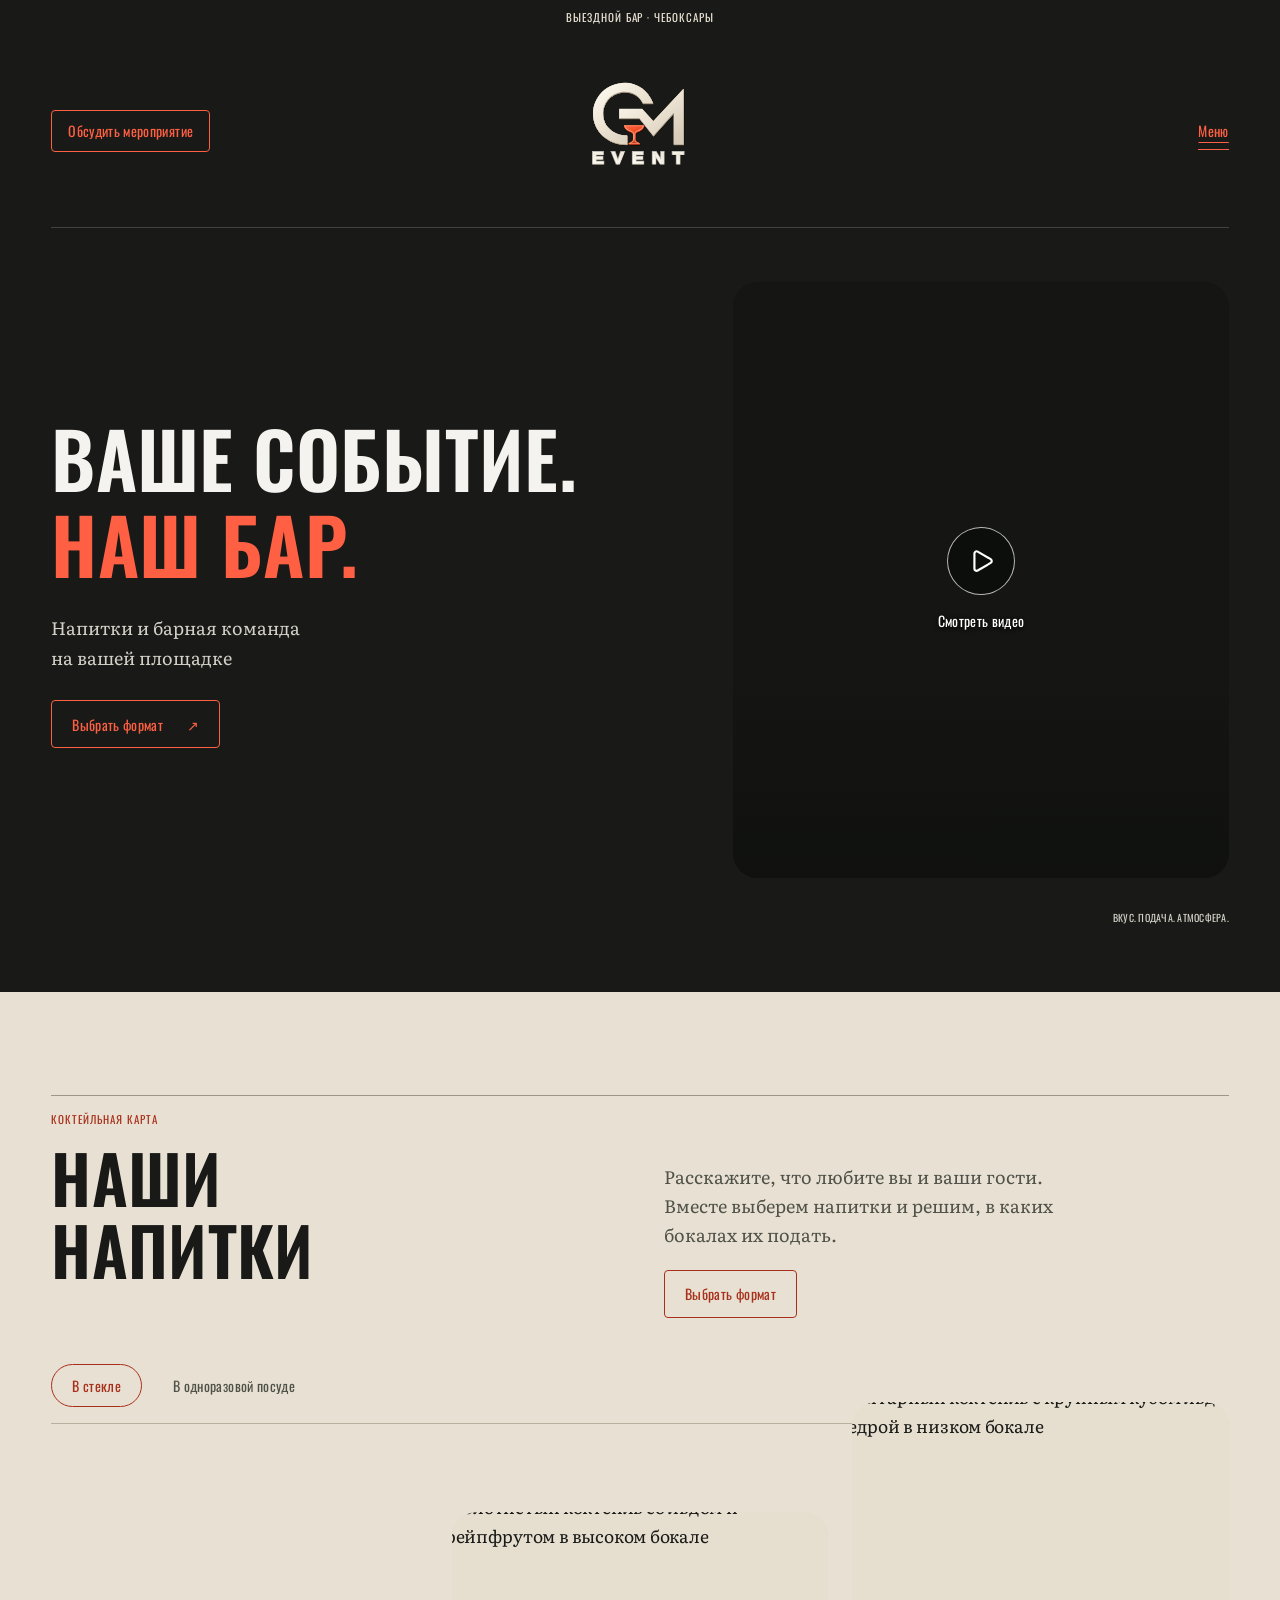
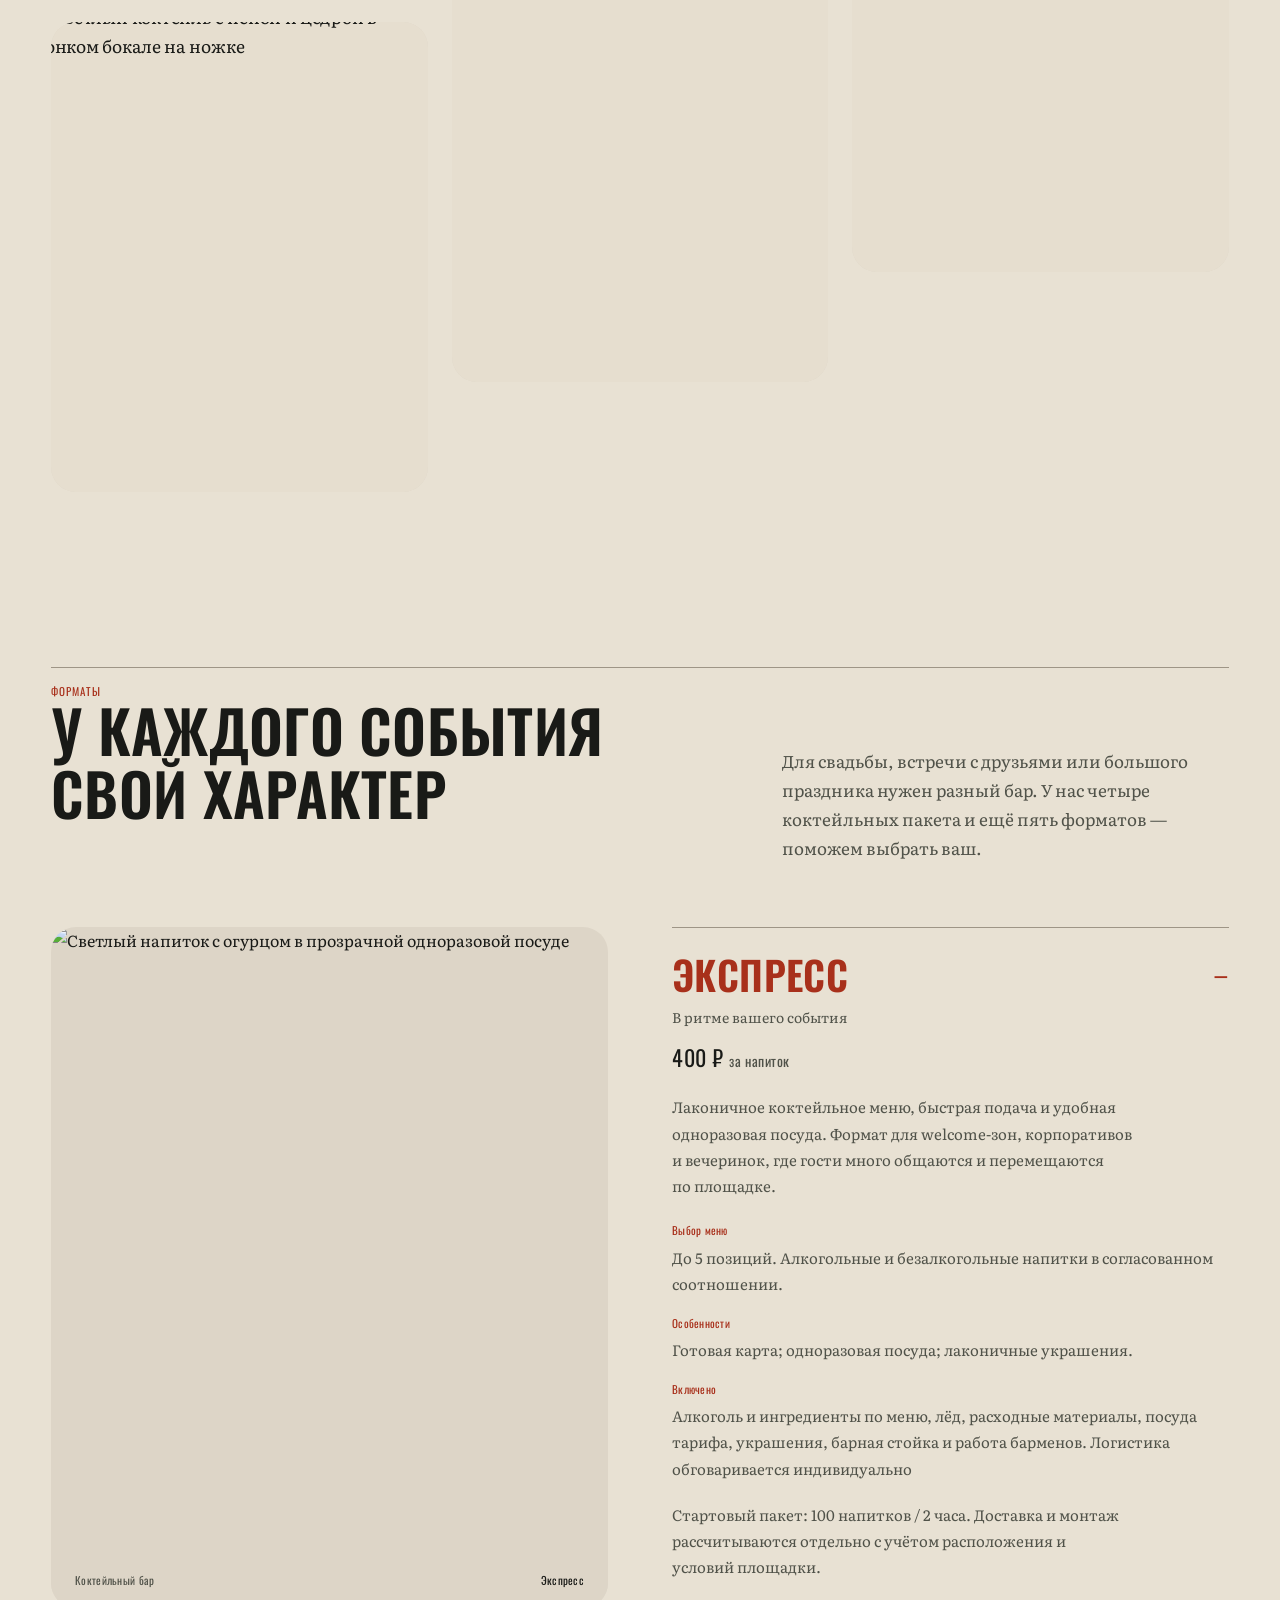
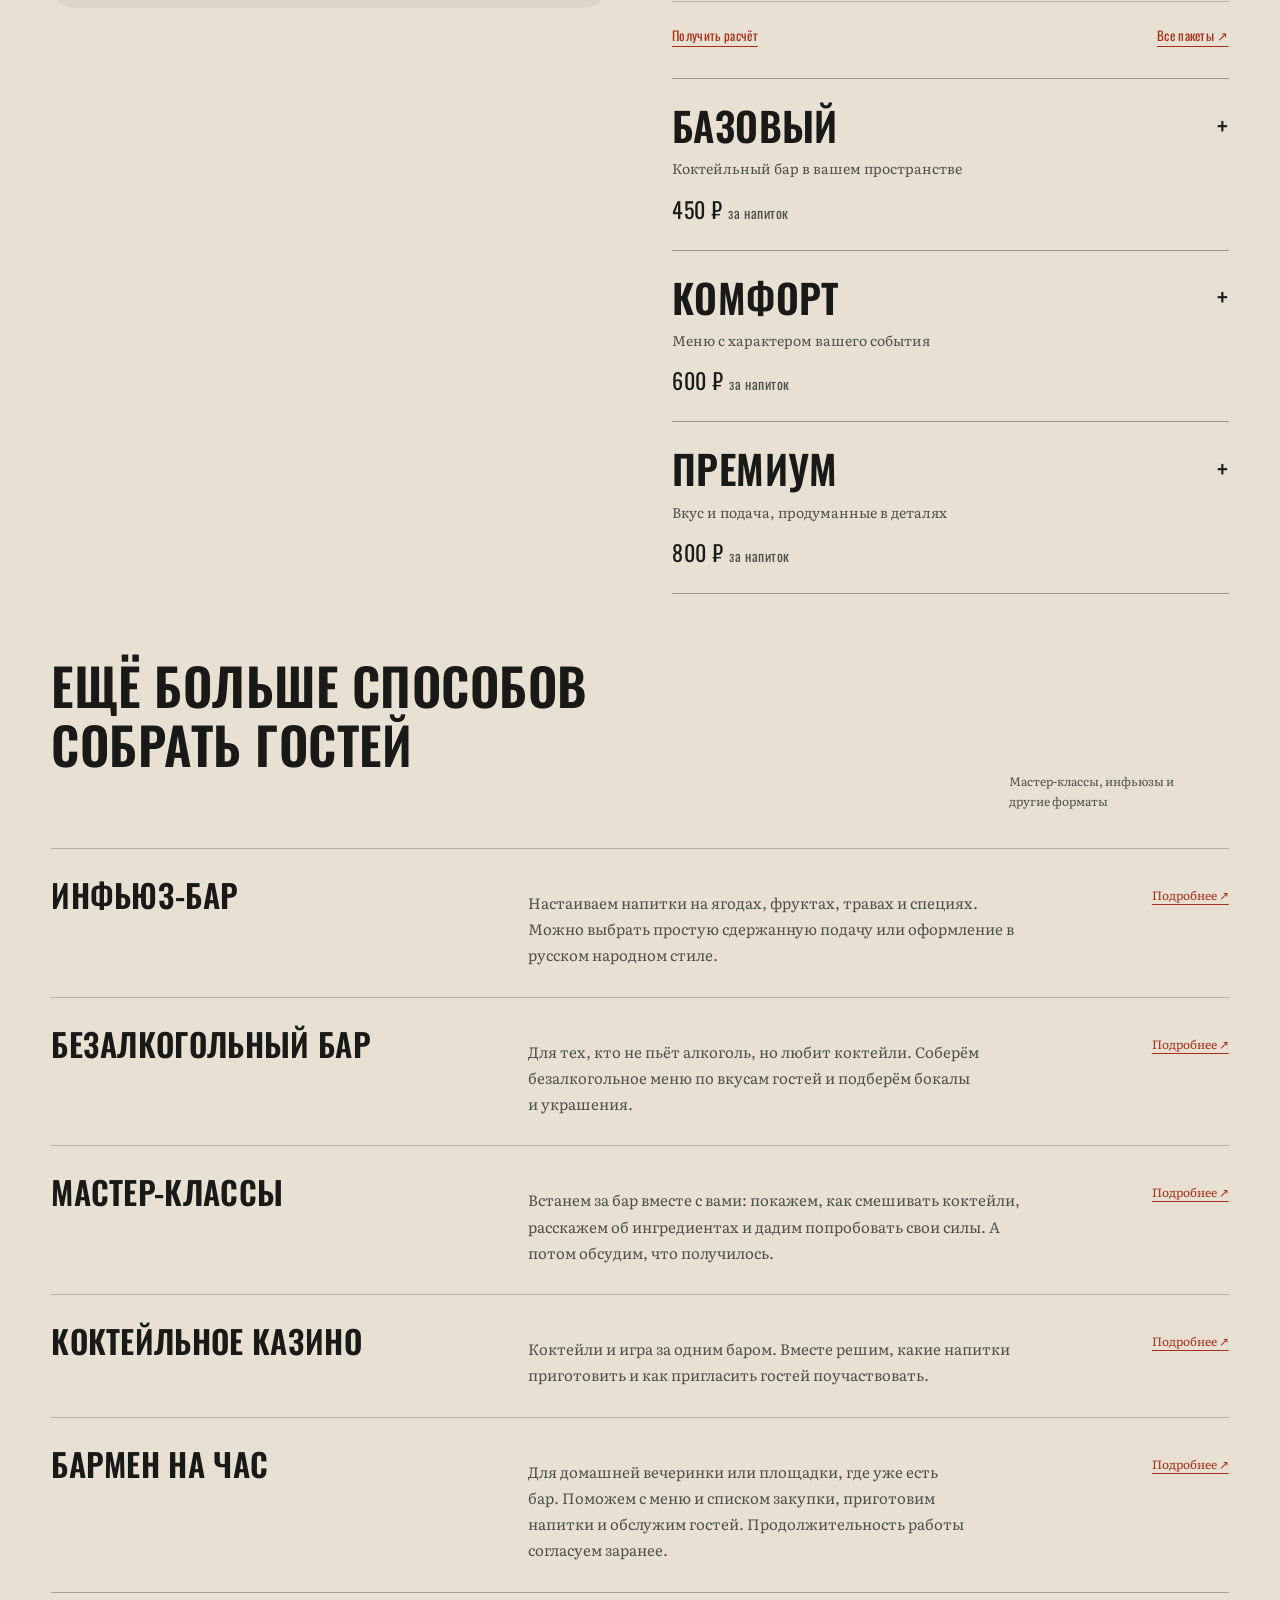
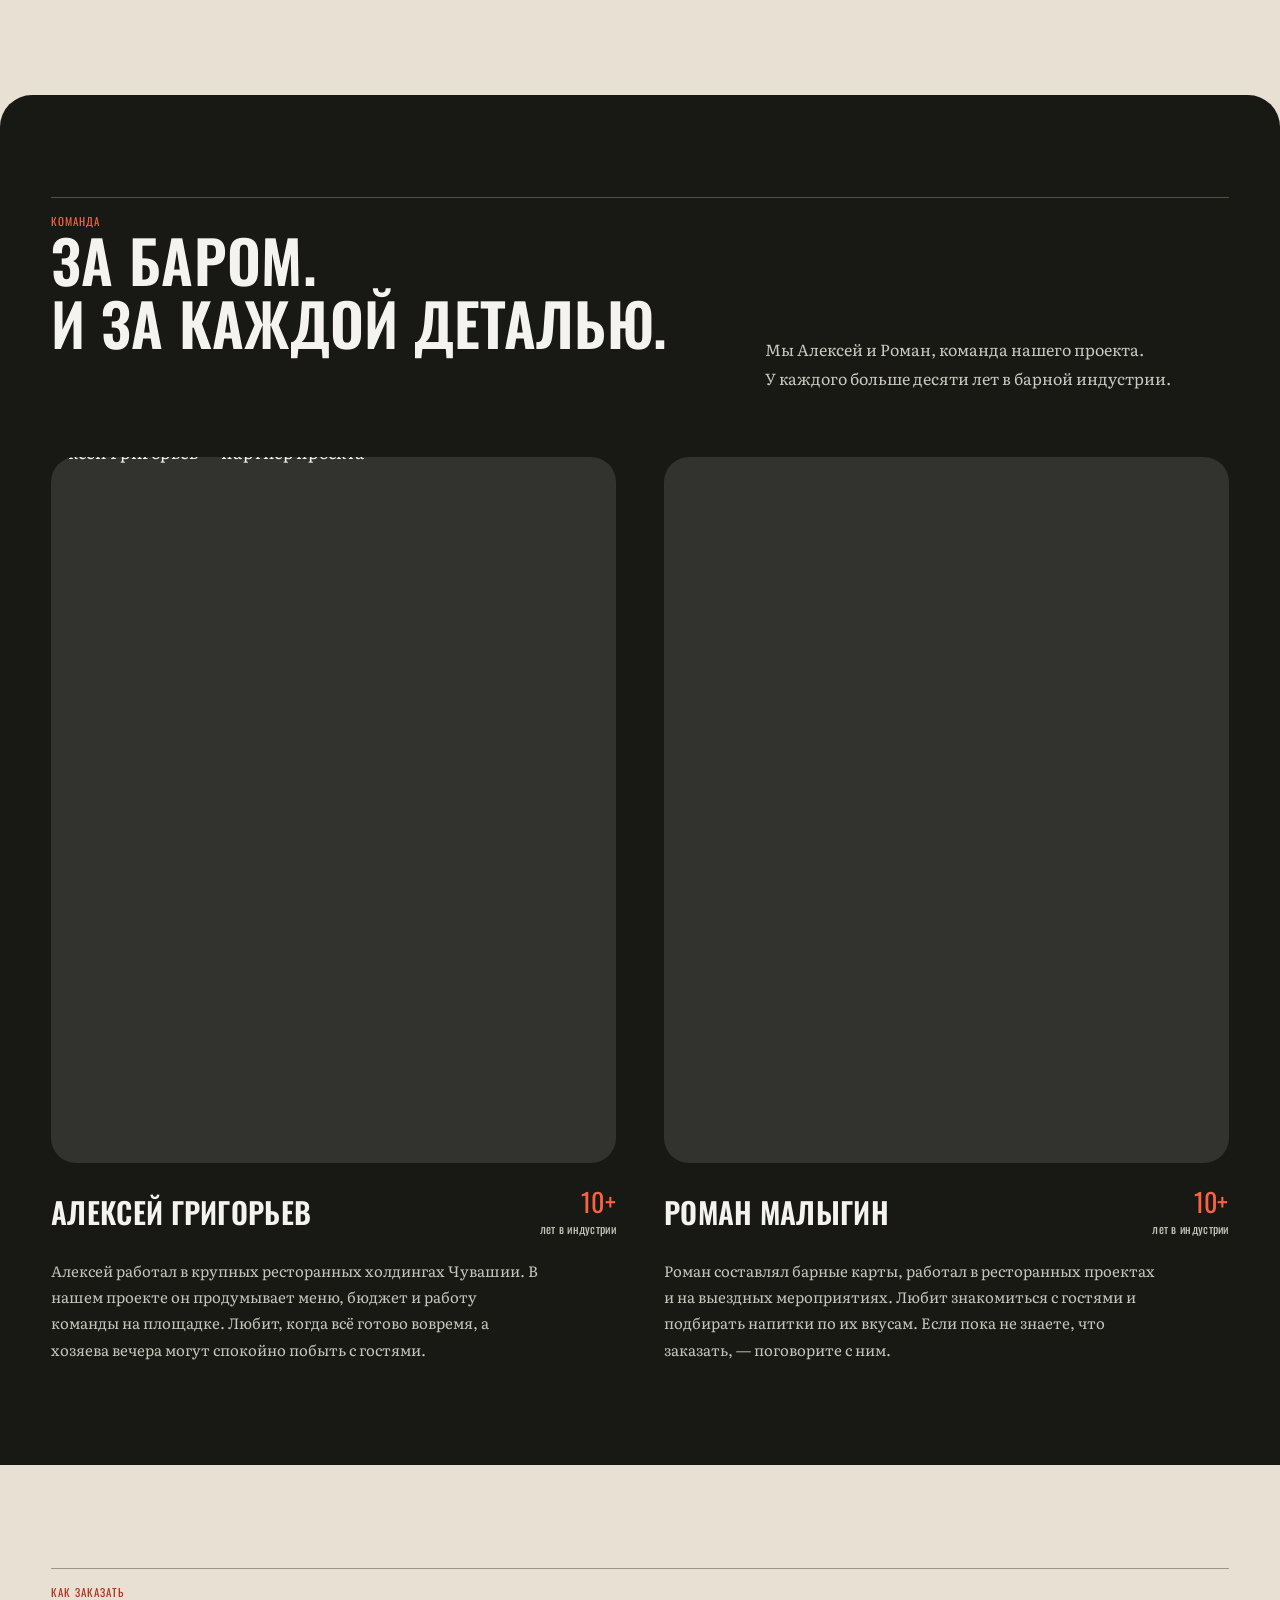
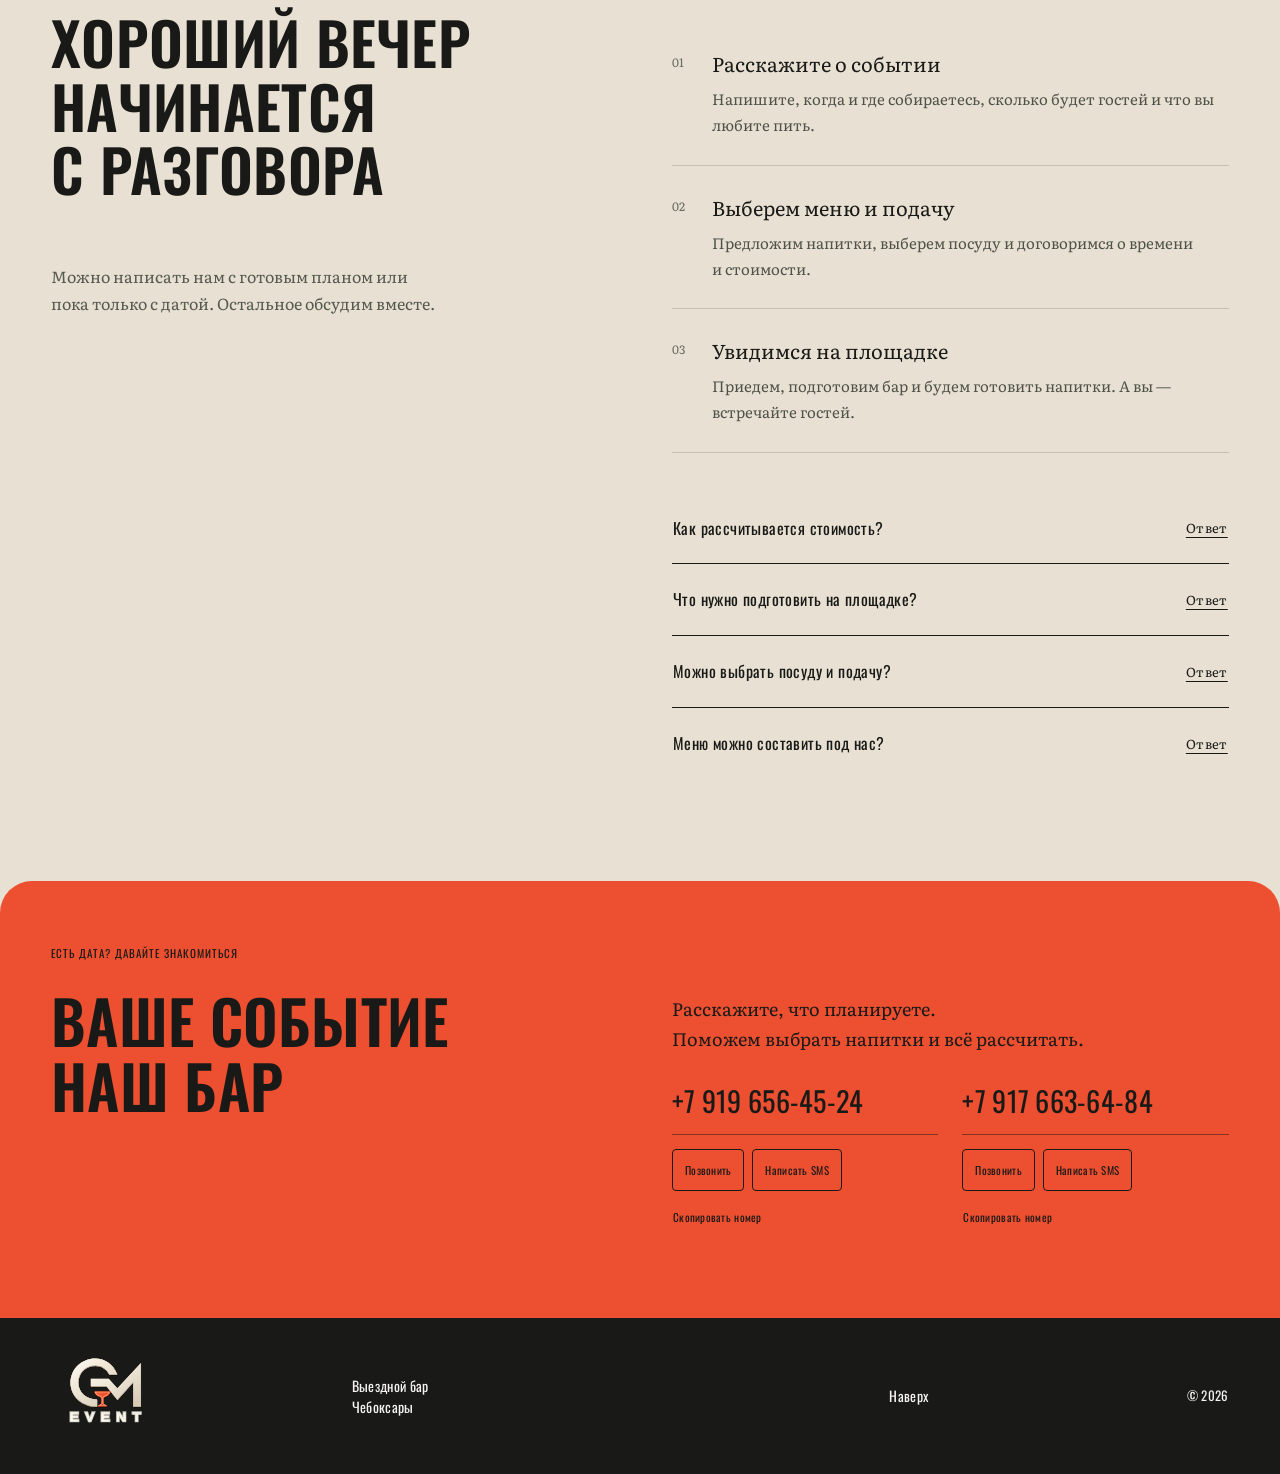
==== commit 363ee899: "Refresh supplied logo, center mobile film and refine site copy" ====
--- a/index.html
+++ b/index.html
@@ -1 +1 @@
-<!doctype html><html lang="ru"><head><meta charset="utf-8"><meta name="viewport" content="width=device-width,initial-scale=1"><meta name="robots" content="noindex,nofollow"><title>GM.EVENT — бар для вашего события</title><meta name="description" content="Экспресс, Базовый, Комфорт, Премиум, инфьюз-бар, безалкогольный бар, мастер-классы, коктейльное казино и бармен на час. GM.EVENT, Чебоксары."><link rel="icon" href="[data-uri]"><link rel="stylesheet" href="./bar-style-b2d13ac0fd04.css"></head><body style="--font-body:Onest;--font-logo:RAYDIS;--font-script:Cormorant Garamond"><div id="root" data-page=""><link rel="preload" as="image" href="./asset-GM_EVENT_logo_volume-6a4d9b3729.svg"/><main class="bar-site"><a class="skip-link" href="#presentation">К содержанию</a><section class="hero" id="home" aria-labelledby="hero-title"><div class="announcement">Выездной бар · Чебоксары</div><div class="site-header-band"><header class="header wrap"><a class="action-button header-cta" href="#contact"><span>Обсудить мероприятие</span></a><a href="./#home" class="brand-logo monogram header-logo" aria-label="GM EVENT — на главную"><img class="brand-image" src="./asset-GM_EVENT_logo_volume-6a4d9b3729.svg" alt="GM EVENT — выездной бар" width="1254" height="1254" loading="eager"/></a><button type="button" class="menu-toggle" aria-haspopup="dialog" aria-expanded="false" aria-controls="site-menu">Меню</button></header></div><dialog id="site-menu" class="site-menu" aria-labelledby="site-menu-title"><div class="menu-layout wrap"><div class="menu-top"><a href="./#home" class="brand-logo monogram header-logo menu-logo" aria-label="GM EVENT — на главную"><img class="brand-image" src="./asset-GM_EVENT_logo_volume-6a4d9b3729.svg" alt="GM EVENT — выездной бар" width="1254" height="1254" loading="eager"/></a><button type="button" class="menu-close">Закрыть меню</button></div><nav class="menu-products" aria-labelledby="site-menu-title"><p class="eyebrow" id="site-menu-title">ВЫБЕРИТЕ ФОРМАТ</p><a href="./express/"><span class="menu-product-name">Экспресс</span></a><a href="./basic/"><span class="menu-product-name">Базовый</span></a><a href="./comfort/"><span class="menu-product-name">Комфорт</span></a><a href="./premium/"><span class="menu-product-name">Премиум</span></a><a href="./infuse-bar/"><span class="menu-product-name">Инфьюз-бар</span></a><a href="./alcohol-free-bar/"><span class="menu-product-name">Безалкогольный бар</span></a><a href="./masterclasses/"><span class="menu-product-name">Мастер-классы</span></a><a href="./cocktail-casino/"><span class="menu-product-name">Коктейльное казино</span></a><a href="./bartender/"><span class="menu-product-name">Бармен на час</span></a></nav><nav class="menu-secondary" aria-label="Разделы сайта"><a href="./#presentation">Подача</a><a href="./#team">Команда</a><a href="#contact">Контакты</a></nav></div></dialog><div class="hero-layout wrap"><div class="hero-intro" data-depth="-34"><h1 id="hero-title"><span class="hero-line">Ваше событие.</span><span class="hero-line hero-line-script">Наш бар.</span></h1></div><div class="hero-bottom"><div><p>Напитки и барная команда<br/>на вашей площадке</p><a href="#formats" class="action-button outline-button hero-action">Выбрать формат <span aria-hidden="true">↗</span></a></div></div><div class="hero-stage"><div class="hero-video-plane" data-depth="64"><div class="hero-media"><div class="hero-film" aria-hidden="true"><video autoPlay="" muted="" playsInline="" loop="" preload="auto" tabindex="-1" poster="./asset-hero-video-poster-0232e0870b.jpg"><source media="(max-width: 640px)" src="./hero-bar-mobile-v6.mp4" type="video/mp4"/><source src="./hero-bar-desktop-v6.mp4" type="video/mp4"/></video></div><button type="button" tabindex="0" data-slot="button" aria-label="Смотреть видео" class="group/button inline-flex shrink-0 items-center justify-center rounded-lg border border-transparent bg-clip-padding text-sm font-medium whitespace-nowrap transition-all outline-none select-none focus-visible:border-ring focus-visible:ring-3 focus-visible:ring-ring/50 active:not-aria-[haspopup]:translate-y-px disabled:pointer-events-none disabled:opacity-50 aria-invalid:border-destructive aria-invalid:ring-3 aria-invalid:ring-destructive/20 dark:aria-invalid:border-destructive/50 dark:aria-invalid:ring-destructive/40 [&amp;_svg]:pointer-events-none [&amp;_svg]:shrink-0 [&amp;_svg:not([class*=&#x27;size-&#x27;])]:size-4 hover:bg-muted hover:text-foreground aria-expanded:bg-muted aria-expanded:text-foreground dark:hover:bg-muted/50 h-8 gap-1.5 px-2.5 has-data-[icon=inline-end]:pr-2 has-data-[icon=inline-start]:pl-2 film-toggle"><svg xmlns="http://www.w3.org/2000/svg" width="15" height="15" viewBox="0 0 24 24" fill="none" stroke="currentColor" stroke-width="2" stroke-linecap="round" stroke-linejoin="round" class="lucide lucide-play" aria-hidden="true"><path d="M5 5a2 2 0 0 1 3.008-1.728l11.997 6.998a2 2 0 0 1 .003 3.458l-12 7A2 2 0 0 1 5 19z"></path></svg><span>Загрузка…</span></button></div></div><div class="hero-caption">Вкус. Подача. Атмосфера.</div></div></div></section><section class="presentation wrap section" id="presentation" aria-labelledby="presentation-title"><div class="section-top"><p class="eyebrow dark-label"><span class="section-number">01</span> МЕНЮ И ПОДАЧА</p></div><div class="gallery-heading" data-reveal="true"><h2 id="presentation-title" class="paired-heading" aria-label="Коктейли и подача"><span class="heading-line">Коктейли</span><span class="section-script">и подача</span></h2><div class="gallery-intro"><p>Начинаем с ваших любимых напитков. Подбираем сочетания, посуду и подачу под формат события.</p><a class="action-button outline-button" href="#formats">Выбрать формат</a></div></div><fieldset class="drinkware-options" aria-label="Посуда для подачи"><button type="button" aria-pressed="true" aria-controls="cocktail-gallery">В стекле</button><button type="button" aria-pressed="false" aria-controls="cocktail-gallery">В одноразовой посуде</button></fieldset><div class="cocktail-gallery" id="cocktail-gallery" aria-label="Коктейли в стекле"><figure class="cocktail-card" data-reveal="true" data-scroll-photo="true"><img src="./asset-coupe-v1-a9d5fb5de2.jpg" alt="Светлый коктейль с пеной и цедрой в тонком бокале на ножке" width="1122" height="1402" loading="lazy"/></figure><figure class="cocktail-card" data-reveal="true" data-scroll-photo="true"><img src="./asset-highball-v1-2c696b7634.jpg" alt="Золотистый коктейль со льдом и грейпфрутом в высоком бокале" width="1122" height="1402" loading="lazy"/></figure><figure class="cocktail-card" data-reveal="true" data-scroll-photo="true"><img src="./asset-rocks-v1-5a23c791d7.jpg" alt="Янтарный коктейль с крупным кубом льда и цедрой в низком бокале" width="1122" height="1402" loading="lazy"/></figure></div></section><section class="formats wrap section" id="formats" aria-labelledby="formats-title"><div class="section-top"><p class="eyebrow dark-label"><span class="section-number">02</span> ФОРМАТЫ</p></div><div class="formats-heading" data-reveal="true"><h2 id="formats-title">У каждого события<br/>свой характер.</h2><p>Четыре варианта коктейльного бара и пять отдельных направлений — от инфьюзов до мастер-классов. Начнём с того, что подходит вашему событию.</p></div><div class="format-studio"><figure class="format-preview"><img src="./asset-disposable-cucumber-v2-c8f4249dd3.jpg" alt="Светлый напиток с огурцом в прозрачной одноразовой посуде" width="1122" height="1402" loading="lazy"/><figcaption><span>Коктейльный бар</span><span>Экспресс</span></figcaption></figure><div class="tariff-list" aria-label="Тарифы коктейльного бара"><article data-reveal="true" class="tariff is-selected"><h3><button type="button" id="tariff-express" aria-expanded="true" aria-controls="panel-express"><span>Экспресс</span><span class="tariff-symbol" aria-hidden="true">−</span></button></h3><p class="tariff-short">В ритме вашего события</p><p class="tariff-rate">400 ₽<!-- --> <span>за напиток</span></p><div class="tariff-panel" id="panel-express" role="region" aria-labelledby="tariff-express"><p>Лаконичное коктейльное меню, быстрая подача и удобная одноразовая посуда. Формат для welcome-зон, корпоративов и вечеринок, где гости много общаются и перемещаются по площадке.</p><dl class="tariff-facts"><div><dt>Выбор меню</dt><dd>До 5 позиций. Алкогольные и безалкогольные напитки в согласованном соотношении.</dd></div><div><dt>Особенности</dt><dd>Готовая карта; одноразовая посуда; лаконичные украшения.</dd></div><div><dt>Включено</dt><dd>Алкоголь и ингредиенты по меню, лёд, расходные материалы, посуда тарифа, украшения, барная стойка и работа барменов. Логистика обговаривается индивидуально</dd></div></dl><p class="tariff-minimum">Стартовый пакет: <!-- -->100<!-- --> напитков / <!-- -->2<!-- --> часа. <!-- -->Доставка и монтаж рассчитываются отдельно с учётом расположения и условий площадки.</p><div class="tariff-bottom"><a href="#contact" class="editorial-link">Получить расчёт</a><a href="./express/" class="editorial-link">Все пакеты ↗</a></div></div></article><article data-reveal="true" class="tariff"><h3><button type="button" id="tariff-basic" aria-expanded="false" aria-controls="panel-basic"><span>Базовый</span><span class="tariff-symbol" aria-hidden="true">+</span></button></h3><p class="tariff-short">Коктейльный бар в вашем пространстве</p><p class="tariff-rate">450 ₽<!-- --> <span>за напиток</span></p><div class="tariff-panel" id="panel-basic" role="region" aria-labelledby="tariff-basic" hidden=""><p>Любимые коктейли, стеклянная посуда. Продуманный формат для свадьбы, дня рождения или корпоративного вечера со сдержанной и аккуратной подачей.</p><dl class="tariff-facts"><div><dt>Выбор меню</dt><dd>До 5 позиций. Алкогольные и безалкогольные напитки в согласованном соотношении.</dd></div><div><dt>Особенности</dt><dd>Готовая карта; стеклянные бокалы; лаконичные украшения.</dd></div><div><dt>Включено</dt><dd>Алкоголь и ингредиенты по меню, лёд, расходные материалы, посуда тарифа, украшения, барная стойка и работа барменов. Логистика обговаривается индивидуально</dd></div></dl><p class="tariff-minimum">Стартовый пакет: <!-- -->100<!-- --> напитков / <!-- -->2<!-- --> часа. <!-- -->Доставка и монтаж рассчитываются отдельно с учётом расположения и условий площадки.</p><div class="tariff-bottom"><a href="#contact" class="editorial-link">Получить расчёт</a><a href="./basic/" class="editorial-link">Все пакеты ↗</a></div></div></article><article data-reveal="true" class="tariff"><h3><button type="button" id="tariff-comfort" aria-expanded="false" aria-controls="panel-comfort"><span>Комфорт</span><span class="tariff-symbol" aria-hidden="true">+</span></button></h3><p class="tariff-short">Меню с характером вашего события</p><p class="tariff-rate">600 ₽<!-- --> <span>за напиток</span></p><div class="tariff-panel" id="panel-comfort" role="region" aria-labelledby="tariff-comfort" hidden=""><p>Любимые вкусы, настроение вечера и детали оформления становятся основой вашей коктейльной карты. Мы разрабатываем сочетания, подбираем бокалы и продумываем украшения, чтобы напитки поддерживали общую идею праздника.</p><dl class="tariff-facts"><div><dt>Выбор меню</dt><dd>До 5 позиций. Алкогольные и безалкогольные напитки в согласованном соотношении.</dd></div><div><dt>Особенности</dt><dd>Индивидуальное меню; стеклянные бокалы; согласованные украшения. Одна концепция меню и один этап корректировок.</dd></div><div><dt>Включено</dt><dd>Алкоголь и ингредиенты по меню, лёд, расходные материалы, посуда тарифа, украшения, барная стойка и работа барменов. Разработка меню в рамках тарифа. Логистика, доставка и монтаж</dd></div></dl><p class="tariff-minimum">Стартовый пакет: <!-- -->100<!-- --> напитков / <!-- -->2<!-- --> часа. <!-- -->Стоимость и порядок дегустации согласовываются отдельно.</p><div class="tariff-bottom"><a href="#contact" class="editorial-link">Обсудить своё меню</a><a href="./comfort/" class="editorial-link">Все пакеты ↗</a></div></div></article><article data-reveal="true" class="tariff"><h3><button type="button" id="tariff-premium" aria-expanded="false" aria-controls="panel-premium"><span>Премиум</span><span class="tariff-symbol" aria-hidden="true">+</span></button></h3><p class="tariff-short">Вкус и подача, продуманные в деталях</p><p class="tariff-rate">800 ₽<!-- --> <span>за напиток</span></p><div class="tariff-panel" id="panel-premium" role="region" aria-labelledby="tariff-premium" hidden=""><p>Индивидуальное коктейльное меню, премиальные алкогольные основы и выразительное стекло. Мы соединяем вкус, аромат и оформление в подаче, которая становится частью вашего события.</p><dl class="tariff-facts"><div><dt>Выбор меню</dt><dd>До 5 позиций. Алкогольные и безалкогольные напитки в согласованном соотношении.</dd></div><div><dt>Особенности</dt><dd>Индивидуальное меню; согласованные премиальные основы и стекло; авторский декор. Одна концепция меню и один этап корректировок. Персонализация декора одной позиции.</dd></div><div><dt>Включено</dt><dd>Алкоголь и ингредиенты по меню, лёд, расходные материалы, посуда тарифа, украшения, барная стойка и работа барменов. Разработка меню в рамках тарифа. Логистика, доставка и монтаж</dd></div></dl><p class="tariff-minimum">Стартовый пакет: <!-- -->100<!-- --> напитков / <!-- -->2<!-- --> часа. <!-- -->Стоимость и порядок дегустации согласовываются отдельно.</p><div class="tariff-bottom"><a href="#contact" class="editorial-link">Обсудить Премиум</a><a href="./premium/" class="editorial-link">Все пакеты ↗</a></div></div></article></div></div><div class="additional-heading"><h3>Ещё больше способов<br/>собрать гостей.</h3><p>Отдельные направления для вашего события</p></div><nav class="service-links additional-services" aria-label="Дополнительные форматы"><a class="service-page-link" data-reveal="true" href="./infuse-bar/"><div class="service-link-copy"><h3>Инфьюз-бар</h3><p>Бар на основе инфьюзов — напитков, в которых основа перенимает вкус и аромат ягод, фруктов, трав или специй при настаивании. Подачу оформляем в лаконичном минимализме или русском народном стиле.</p></div><span class="service-link-label">Подробнее ↗</span></a><a class="service-page-link" data-reveal="true" href="./alcohol-free-bar/"><div class="service-link-copy"><h3>Безалкогольный бар</h3><p>Отдельный бар с безалкогольным меню. Подбираем сочетания, продумываем баланс вкуса и красивую подачу, чтобы каждый гость мог выбрать напиток под настроение.</p></div><span class="service-link-label">Подробнее ↗</span></a><a class="service-page-link" data-reveal="true" href="./masterclasses/"><div class="service-link-copy"><h3>Мастер-классы</h3><p>Коктейльный мастер-класс для вашей компании. Знакомимся с ингредиентами и барными приёмами, разбираемся во вкусовых сочетаниях и пробуем себя в приготовлении напитков.</p></div><span class="service-link-label">Подробнее ↗</span></a><a class="service-page-link" data-reveal="true" href="./cocktail-casino/"><div class="service-link-copy"><h3>Коктейльное казино</h3><p>Игровой формат вокруг коктейлей для вашей компании. Обсудим, как включить его в программу события, подобрать напитки и организовать участие гостей.</p></div><span class="service-link-label">Подробнее ↗</span></a><a class="service-page-link" data-reveal="true" href="./bartender/"><div class="service-link-copy"><h3>Бармен на час</h3><p>Для домашней вечеринки или площадки, где уже есть бар. Поможем с меню и списком закупки, приготовим напитки и обслужим гостей. Продолжительность работы согласуем заранее.</p></div><span class="service-link-label">Подробнее ↗</span></a></nav></section><section class="team dark" id="team" aria-labelledby="team-title"><div class="wrap section"><div class="section-top"><p class="eyebrow"><span class="section-number">03</span> КОМАНДА</p></div><div class="team-heading" data-reveal="true"><h2 id="team-title">За баром.<br/>И за каждой деталью.</h2><p>Алексей и Роман — партнёры проекта.<br/>У каждого больше десяти лет в барной индустрии.</p></div><div class="founders-grid"><article class="founder" data-reveal="true"><div class="founder-photo alex paired-portrait"><img src="./asset-team-portraits-alex-tone-v4-8f4a0aaccf.jpg" alt="Алексей Григорьев — партнёр проекта" width="1584" height="993" loading="lazy"/></div><div class="founder-title"><h3>Алексей Григорьев</h3><span><strong>10+</strong>лет в индустрии</span></div><p>Алексей соединяет барную идею с точным расчётом. Большой опыт в крупнейших ресторанных холдингах Чувашской Республики помогает ему продумать работу бара целиком — от меню и бюджета до команды на площадке. Ему одинаково важны вкус напитка и то, как организовано всё вокруг.</p></article><article class="founder" data-reveal="true"><div class="founder-photo roman paired-portrait"><img src="./asset-team-portraits-diptych-v3-ca0f97ed26.jpg" alt="Роман Малыгин — партнёр проекта" width="1586" height="992" loading="lazy"/></div><div class="founder-title"><h3>Роман Малыгин</h3><span><strong>10+</strong>лет в индустрии</span></div><p>Роман умеет заинтересовать напитком ещё до первого глотка. Он разрабатывал барные карты и работал в крупных ресторанных проектах — за лёгкостью общения у него стоит большой профессиональный опыт, в том числе в обслуживании мероприятий и кейтеринге. С ним легко выбрать напиток под настроение и решиться на новое сочетание.</p></article></div></div></section><section class="how wrap section" id="how" aria-labelledby="how-title"><div class="section-top"><p class="eyebrow dark-label"><span class="section-number">04</span> КАК ЗАКАЗАТЬ</p></div><div class="how-grid"><div data-reveal="true"><h2 id="how-title">Хороший вечер<br/>начинается<br/>с разговора.</h2><p class="how-intro">Можно прийти с готовым заданием или пока только с датой и идеей.</p></div><div class="how-content"><ol class="steps"><li data-reveal="true"><span>01</span><div><h3>Расскажите о событии</h3><p>Дата, площадка, число гостей. Любимые напитки и пожелания к бару.</p></div></li><li data-reveal="true"><span>02</span><div><h3>Выберем меню и подачу</h3><p>Согласуем формат, время работы и стоимость. Соберём предложение под ваше мероприятие.</p></div></li><li data-reveal="true"><span>03</span><div><h3>Увидимся на площадке</h3><p>Подготовим бар к согласованному времени и возьмём обслуживание гостей на себя.</p></div></li></ol><div data-orientation="vertical" data-slot="accordion" class="flex w-full flex-col faq"><div data-orientation="vertical" data-hidden="" data-index="-1" data-closed="" data-slot="accordion-item" class="not-last:border-b"><h3 data-orientation="vertical" data-hidden="" data-index="-1" data-closed="" class="flex"><button type="button" data-value="" data-orientation="vertical" data-hidden="" data-index="-1" tabindex="0" aria-disabled="false" aria-expanded="false" id="base-ui-_R_qmH2_" data-slot="accordion-trigger" class="focus-visible:ring-ring/50 focus-visible:border-ring focus-visible:after:border-ring **:data-[slot=accordion-trigger-icon]:text-muted-foreground rounded-lg py-2.5 text-left text-sm font-medium hover:underline focus-visible:ring-3 **:data-[slot=accordion-trigger-icon]:ml-auto **:data-[slot=accordion-trigger-icon]:size-4 group/accordion-trigger relative flex flex-1 items-start justify-between border border-transparent transition-all outline-none aria-disabled:pointer-events-none aria-disabled:opacity-50 faq-trigger">Как рассчитывается стоимость?<span class="accordion-state" aria-hidden="true"><span class="when-closed">Ответ</span><span class="when-open">Скрыть</span></span></button></h3></div><div data-orientation="vertical" data-hidden="" data-index="-1" data-closed="" data-slot="accordion-item" class="not-last:border-b"><h3 data-orientation="vertical" data-hidden="" data-index="-1" data-closed="" class="flex"><button type="button" data-value="" data-orientation="vertical" data-hidden="" data-index="-1" tabindex="0" aria-disabled="false" aria-expanded="false" id="base-ui-_R_1amH2_" data-slot="accordion-trigger" class="focus-visible:ring-ring/50 focus-visible:border-ring focus-visible:after:border-ring **:data-[slot=accordion-trigger-icon]:text-muted-foreground rounded-lg py-2.5 text-left text-sm font-medium hover:underline focus-visible:ring-3 **:data-[slot=accordion-trigger-icon]:ml-auto **:data-[slot=accordion-trigger-icon]:size-4 group/accordion-trigger relative flex flex-1 items-start justify-between border border-transparent transition-all outline-none aria-disabled:pointer-events-none aria-disabled:opacity-50 faq-trigger">Что нужно подготовить на площадке?<span class="accordion-state" aria-hidden="true"><span class="when-closed">Ответ</span><span class="when-open">Скрыть</span></span></button></h3></div><div data-orientation="vertical" data-hidden="" data-index="-1" data-closed="" data-slot="accordion-item" class="not-last:border-b"><h3 data-orientation="vertical" data-hidden="" data-index="-1" data-closed="" class="flex"><button type="button" data-value="" data-orientation="vertical" data-hidden="" data-index="-1" tabindex="0" aria-disabled="false" aria-expanded="false" id="base-ui-_R_1qmH2_" data-slot="accordion-trigger" class="focus-visible:ring-ring/50 focus-visible:border-ring focus-visible:after:border-ring **:data-[slot=accordion-trigger-icon]:text-muted-foreground rounded-lg py-2.5 text-left text-sm font-medium hover:underline focus-visible:ring-3 **:data-[slot=accordion-trigger-icon]:ml-auto **:data-[slot=accordion-trigger-icon]:size-4 group/accordion-trigger relative flex flex-1 items-start justify-between border border-transparent transition-all outline-none aria-disabled:pointer-events-none aria-disabled:opacity-50 faq-trigger">Можно выбрать посуду и подачу?<span class="accordion-state" aria-hidden="true"><span class="when-closed">Ответ</span><span class="when-open">Скрыть</span></span></button></h3></div><div data-orientation="vertical" data-hidden="" data-index="-1" data-closed="" data-slot="accordion-item" class="not-last:border-b"><h3 data-orientation="vertical" data-hidden="" data-index="-1" data-closed="" class="flex"><button type="button" data-value="" data-orientation="vertical" data-hidden="" data-index="-1" tabindex="0" aria-disabled="false" aria-expanded="false" id="base-ui-_R_2amH2_" data-slot="accordion-trigger" class="focus-visible:ring-ring/50 focus-visible:border-ring focus-visible:after:border-ring **:data-[slot=accordion-trigger-icon]:text-muted-foreground rounded-lg py-2.5 text-left text-sm font-medium hover:underline focus-visible:ring-3 **:data-[slot=accordion-trigger-icon]:ml-auto **:data-[slot=accordion-trigger-icon]:size-4 group/accordion-trigger relative flex flex-1 items-start justify-between border border-transparent transition-all outline-none aria-disabled:pointer-events-none aria-disabled:opacity-50 faq-trigger">Меню можно составить под нас?<span class="accordion-state" aria-hidden="true"><span class="when-closed">Ответ</span><span class="when-open">Скрыть</span></span></button></h3></div></div></div></div></section><footer class="contact" id="contact"><div class="wrap section"><p class="eyebrow">ЕСТЬ ДАТА? ДАВАЙТЕ ЗНАКОМИТЬСЯ</p><div class="contact-grid"><div class="contact-title"><h2 class="paired-heading"><span class="heading-line">ВАШЕ СОБЫТИЕ</span><span class="section-script">наш бар</span></h2></div><div class="contact-info"><p>Расскажите, что планируете.<br/>Обсудим бар и подготовим предложение.</p><div class="contact-phones"><div class="phone-contact"><a class="phone-link" href="tel:+79196564524">+7 919 656-45-24</a><div class="contact-actions"><a class="action-button contact-button" href="tel:+79196564524">Позвонить</a><a class="action-button contact-button outline-button" href="sms:+79196564524?body=%D0%97%D0%B4%D1%80%D0%B0%D0%B2%D1%81%D1%82%D0%B2%D1%83%D0%B9%D1%82%D0%B5!%20%D0%A5%D0%BE%D1%82%D0%B8%D0%BC%20%D0%BE%D0%B1%D1%81%D1%83%D0%B4%D0%B8%D1%82%D1%8C%20%D0%B1%D0%B0%D1%80%20%D0%B4%D0%BB%D1%8F%20%D0%BC%D0%B5%D1%80%D0%BE%D0%BF%D1%80%D0%B8%D1%8F%D1%82%D0%B8%D1%8F.%20%D0%94%D0%B0%D1%82%D0%B0%3A%20.%20%D0%93%D0%BE%D1%81%D1%82%D0%B5%D0%B9%3A%20.%20%D0%9F%D0%BB%D0%BE%D1%89%D0%B0%D0%B4%D0%BA%D0%B0%3A%20.">Написать SMS</a></div><button type="button" tabindex="0" data-slot="button" class="group/button inline-flex shrink-0 items-center justify-center rounded-lg border border-transparent bg-clip-padding text-sm font-medium whitespace-nowrap transition-all outline-none select-none focus-visible:border-ring focus-visible:ring-3 focus-visible:ring-ring/50 active:not-aria-[haspopup]:translate-y-px disabled:pointer-events-none disabled:opacity-50 aria-invalid:border-destructive aria-invalid:ring-3 aria-invalid:ring-destructive/20 dark:aria-invalid:border-destructive/50 dark:aria-invalid:ring-destructive/40 [&amp;_svg]:pointer-events-none [&amp;_svg]:shrink-0 [&amp;_svg:not([class*=&#x27;size-&#x27;])]:size-4 hover:bg-muted hover:text-foreground aria-expanded:bg-muted aria-expanded:text-foreground dark:hover:bg-muted/50 h-8 gap-1.5 px-2.5 has-data-[icon=inline-end]:pr-2 has-data-[icon=inline-start]:pl-2 copy-phone">Скопировать номер</button><output class="copy-status" aria-live="polite"></output></div><div class="phone-contact"><a class="phone-link" href="tel:+79176636484">+7 917 663-64-84</a><div class="contact-actions"><a class="action-button contact-button" href="tel:+79176636484">Позвонить</a><a class="action-button contact-button outline-button" href="sms:+79176636484?body=%D0%97%D0%B4%D1%80%D0%B0%D0%B2%D1%81%D1%82%D0%B2%D1%83%D0%B9%D1%82%D0%B5!%20%D0%A5%D0%BE%D1%82%D0%B8%D0%BC%20%D0%BE%D0%B1%D1%81%D1%83%D0%B4%D0%B8%D1%82%D1%8C%20%D0%B1%D0%B0%D1%80%20%D0%B4%D0%BB%D1%8F%20%D0%BC%D0%B5%D1%80%D0%BE%D0%BF%D1%80%D0%B8%D1%8F%D1%82%D0%B8%D1%8F.%20%D0%94%D0%B0%D1%82%D0%B0%3A%20.%20%D0%93%D0%BE%D1%81%D1%82%D0%B5%D0%B9%3A%20.%20%D0%9F%D0%BB%D0%BE%D1%89%D0%B0%D0%B4%D0%BA%D0%B0%3A%20.">Написать SMS</a></div><button type="button" tabindex="0" data-slot="button" class="group/button inline-flex shrink-0 items-center justify-center rounded-lg border border-transparent bg-clip-padding text-sm font-medium whitespace-nowrap transition-all outline-none select-none focus-visible:border-ring focus-visible:ring-3 focus-visible:ring-ring/50 active:not-aria-[haspopup]:translate-y-px disabled:pointer-events-none disabled:opacity-50 aria-invalid:border-destructive aria-invalid:ring-3 aria-invalid:ring-destructive/20 dark:aria-invalid:border-destructive/50 dark:aria-invalid:ring-destructive/40 [&amp;_svg]:pointer-events-none [&amp;_svg]:shrink-0 [&amp;_svg:not([class*=&#x27;size-&#x27;])]:size-4 hover:bg-muted hover:text-foreground aria-expanded:bg-muted aria-expanded:text-foreground dark:hover:bg-muted/50 h-8 gap-1.5 px-2.5 has-data-[icon=inline-end]:pr-2 has-data-[icon=inline-start]:pl-2 copy-phone">Скопировать номер</button><output class="copy-status" aria-live="polite"></output></div></div></div></div></div><div class="footer-brand-band"><div class="footer-bottom wrap"><a href="./#home" class="brand-logo footer-logo" aria-label="GM EVENT — на главную"><img class="brand-image" src="./asset-GM_EVENT_logo_volume-6a4d9b3729.svg" alt="GM EVENT — выездной бар" width="1254" height="1254" loading="eager"/></a><p>Выездной бар<br/>Чебоксары</p><a href="#home">Наверх</a><span>© 2026</span></div></div></footer></main></div><script defer src="./bar-app-cf3dff026382.js"></script></body></html>+<!doctype html><html lang="ru"><head><meta charset="utf-8"><meta name="viewport" content="width=device-width,initial-scale=1"><meta name="robots" content="noindex,nofollow"><title>GM.EVENT — бар для вашего события</title><meta name="description" content="Экспресс, Базовый, Комфорт, Премиум, инфьюз-бар, безалкогольный бар, мастер-классы, коктейльное казино и бармен на час. GM.EVENT, Чебоксары."><link rel="icon" href="[data-uri]"><link rel="stylesheet" href="./bar-style-e0706a4f0aab.css"></head><body style="--font-body:Onest;--font-logo:RAYDIS;--font-script:Cormorant Garamond"><div id="root" data-page=""><link rel="preload" as="image" href="./asset-GM_EVENT_logo_volume-1b59e0cf39.svg"/><main class="bar-site"><a class="skip-link" href="#presentation">К содержанию</a><section class="hero" id="home" aria-labelledby="hero-title"><div class="announcement">Выездной бар · Чебоксары</div><div class="site-header-band"><header class="header wrap"><a class="action-button header-cta" href="#contact"><span>Обсудить мероприятие</span></a><a href="./#home" class="brand-logo monogram header-logo" aria-label="GM EVENT — на главную"><img class="brand-image" src="./asset-GM_EVENT_logo_volume-1b59e0cf39.svg" alt="GM EVENT — выездной бар" width="1254" height="1254" loading="eager"/></a><button type="button" class="menu-toggle" aria-haspopup="dialog" aria-expanded="false" aria-controls="site-menu">Меню</button></header></div><dialog id="site-menu" class="site-menu" aria-labelledby="site-menu-title"><div class="menu-layout wrap"><div class="menu-top"><a href="./#home" class="brand-logo monogram header-logo menu-logo" aria-label="GM EVENT — на главную"><img class="brand-image" src="./asset-GM_EVENT_logo_volume-1b59e0cf39.svg" alt="GM EVENT — выездной бар" width="1254" height="1254" loading="eager"/></a><button type="button" class="menu-close">Закрыть меню</button></div><nav class="menu-products" aria-labelledby="site-menu-title"><p class="eyebrow" id="site-menu-title">ВЫБЕРИТЕ ФОРМАТ</p><a href="./express/"><span class="menu-product-name">Экспресс</span></a><a href="./basic/"><span class="menu-product-name">Базовый</span></a><a href="./comfort/"><span class="menu-product-name">Комфорт</span></a><a href="./premium/"><span class="menu-product-name">Премиум</span></a><a href="./infuse-bar/"><span class="menu-product-name">Инфьюз-бар</span></a><a href="./alcohol-free-bar/"><span class="menu-product-name">Безалкогольный бар</span></a><a href="./masterclasses/"><span class="menu-product-name">Мастер-классы</span></a><a href="./cocktail-casino/"><span class="menu-product-name">Коктейльное казино</span></a><a href="./bartender/"><span class="menu-product-name">Бармен на час</span></a></nav><nav class="menu-secondary" aria-label="Разделы сайта"><a href="./#presentation">Коктейльная карта</a><a href="./#team">Команда</a><a href="#contact">Контакты</a></nav></div></dialog><div class="hero-layout wrap"><div class="hero-intro" data-depth="-34"><h1 id="hero-title"><span class="hero-line">Ваше событие.</span><span class="hero-line hero-line-script">Наш бар.</span></h1></div><div class="hero-bottom"><div><p>Напитки и барная команда<br/>на вашей площадке</p><a href="#formats" class="action-button outline-button hero-action">Выбрать формат <span aria-hidden="true">↗</span></a></div></div><div class="hero-stage"><div class="hero-video-plane" data-depth="64"><div class="hero-media"><div class="hero-film" aria-hidden="true"><video autoPlay="" muted="" playsInline="" loop="" preload="auto" tabindex="-1" poster="./asset-hero-video-poster-0232e0870b.jpg"><source media="(max-width: 640px)" src="./hero-bar-mobile-v6.mp4" type="video/mp4"/><source src="./hero-bar-desktop-v6.mp4" type="video/mp4"/></video></div><button type="button" tabindex="0" data-slot="button" aria-label="Смотреть видео" class="group/button inline-flex shrink-0 items-center justify-center rounded-lg border border-transparent bg-clip-padding text-sm font-medium whitespace-nowrap transition-all outline-none select-none focus-visible:border-ring focus-visible:ring-3 focus-visible:ring-ring/50 active:not-aria-[haspopup]:translate-y-px disabled:pointer-events-none disabled:opacity-50 aria-invalid:border-destructive aria-invalid:ring-3 aria-invalid:ring-destructive/20 dark:aria-invalid:border-destructive/50 dark:aria-invalid:ring-destructive/40 [&amp;_svg]:pointer-events-none [&amp;_svg]:shrink-0 [&amp;_svg:not([class*=&#x27;size-&#x27;])]:size-4 hover:bg-muted hover:text-foreground aria-expanded:bg-muted aria-expanded:text-foreground dark:hover:bg-muted/50 h-8 gap-1.5 px-2.5 has-data-[icon=inline-end]:pr-2 has-data-[icon=inline-start]:pl-2 film-toggle"><svg xmlns="http://www.w3.org/2000/svg" width="15" height="15" viewBox="0 0 24 24" fill="none" stroke="currentColor" stroke-width="2" stroke-linecap="round" stroke-linejoin="round" class="lucide lucide-play" aria-hidden="true"><path d="M5 5a2 2 0 0 1 3.008-1.728l11.997 6.998a2 2 0 0 1 .003 3.458l-12 7A2 2 0 0 1 5 19z"></path></svg><span>Загрузка…</span></button></div></div><div class="hero-caption">Вкус. Подача. Атмосфера.</div></div></div></section><section class="presentation wrap section" id="presentation" aria-labelledby="presentation-title"><div class="section-top"><p class="eyebrow dark-label"><span class="section-number">01</span> КОКТЕЙЛЬНАЯ КАРТА</p></div><div class="gallery-heading" data-reveal="true"><h2 id="presentation-title" class="paired-heading" aria-label="Наши напитки"><span class="heading-line">Наши</span><span class="section-script">напитки</span></h2><div class="gallery-intro"><p>Расскажите, что любите вы и ваши гости. Вместе выберем напитки и решим, в каких бокалах их подать.</p><a class="action-button outline-button" href="#formats">Выбрать формат</a></div></div><fieldset class="drinkware-options" aria-label="Посуда для подачи"><button type="button" aria-pressed="true" aria-controls="cocktail-gallery">В стекле</button><button type="button" aria-pressed="false" aria-controls="cocktail-gallery">В одноразовой посуде</button></fieldset><div class="cocktail-gallery" id="cocktail-gallery" aria-label="Коктейли в стекле"><figure class="cocktail-card" data-reveal="true" data-scroll-photo="true"><img src="./asset-coupe-v1-a9d5fb5de2.jpg" alt="Светлый коктейль с пеной и цедрой в тонком бокале на ножке" width="1122" height="1402" loading="lazy"/></figure><figure class="cocktail-card" data-reveal="true" data-scroll-photo="true"><img src="./asset-highball-v1-2c696b7634.jpg" alt="Золотистый коктейль со льдом и грейпфрутом в высоком бокале" width="1122" height="1402" loading="lazy"/></figure><figure class="cocktail-card" data-reveal="true" data-scroll-photo="true"><img src="./asset-rocks-v1-5a23c791d7.jpg" alt="Янтарный коктейль с крупным кубом льда и цедрой в низком бокале" width="1122" height="1402" loading="lazy"/></figure></div></section><section class="formats wrap section" id="formats" aria-labelledby="formats-title"><div class="section-top"><p class="eyebrow dark-label"><span class="section-number">02</span> ФОРМАТЫ</p></div><div class="formats-heading" data-reveal="true"><h2 id="formats-title">У каждого события<br/>свой характер</h2><p>Для свадьбы, встречи с друзьями или большого праздника нужен разный бар. У нас четыре коктейльных пакета и ещё пять форматов — поможем выбрать ваш.</p></div><div class="format-studio"><figure class="format-preview"><img src="./asset-disposable-cucumber-v2-c8f4249dd3.jpg" alt="Светлый напиток с огурцом в прозрачной одноразовой посуде" width="1122" height="1402" loading="lazy"/><figcaption><span>Коктейльный бар</span><span>Экспресс</span></figcaption></figure><div class="tariff-list" aria-label="Тарифы коктейльного бара"><article data-reveal="true" class="tariff is-selected"><h3><button type="button" id="tariff-express" aria-expanded="true" aria-controls="panel-express"><span>Экспресс</span><span class="tariff-symbol" aria-hidden="true">−</span></button></h3><p class="tariff-short">В ритме вашего события</p><p class="tariff-rate">400 ₽<!-- --> <span>за напиток</span></p><div class="tariff-panel" id="panel-express" role="region" aria-labelledby="tariff-express"><p>Лаконичное коктейльное меню, быстрая подача и удобная одноразовая посуда. Формат для welcome-зон, корпоративов и вечеринок, где гости много общаются и перемещаются по площадке.</p><dl class="tariff-facts"><div><dt>Выбор меню</dt><dd>До 5 позиций. Алкогольные и безалкогольные напитки в согласованном соотношении.</dd></div><div><dt>Особенности</dt><dd>Готовая карта; одноразовая посуда; лаконичные украшения.</dd></div><div><dt>Включено</dt><dd>Алкоголь и ингредиенты по меню, лёд, расходные материалы, посуда тарифа, украшения, барная стойка и работа барменов. Логистика обговаривается индивидуально</dd></div></dl><p class="tariff-minimum">Стартовый пакет: <!-- -->100<!-- --> напитков / <!-- -->2<!-- --> часа. <!-- -->Доставка и монтаж рассчитываются отдельно с учётом расположения и условий площадки.</p><div class="tariff-bottom"><a href="#contact" class="editorial-link">Получить расчёт</a><a href="./express/" class="editorial-link">Все пакеты ↗</a></div></div></article><article data-reveal="true" class="tariff"><h3><button type="button" id="tariff-basic" aria-expanded="false" aria-controls="panel-basic"><span>Базовый</span><span class="tariff-symbol" aria-hidden="true">+</span></button></h3><p class="tariff-short">Коктейльный бар в вашем пространстве</p><p class="tariff-rate">450 ₽<!-- --> <span>за напиток</span></p><div class="tariff-panel" id="panel-basic" role="region" aria-labelledby="tariff-basic" hidden=""><p>Любимые коктейли, стеклянная посуда. Продуманный формат для свадьбы, дня рождения или корпоративного вечера со сдержанной и аккуратной подачей.</p><dl class="tariff-facts"><div><dt>Выбор меню</dt><dd>До 5 позиций. Алкогольные и безалкогольные напитки в согласованном соотношении.</dd></div><div><dt>Особенности</dt><dd>Готовая карта; стеклянные бокалы; лаконичные украшения.</dd></div><div><dt>Включено</dt><dd>Алкоголь и ингредиенты по меню, лёд, расходные материалы, посуда тарифа, украшения, барная стойка и работа барменов. Логистика обговаривается индивидуально</dd></div></dl><p class="tariff-minimum">Стартовый пакет: <!-- -->100<!-- --> напитков / <!-- -->2<!-- --> часа. <!-- -->Доставка и монтаж рассчитываются отдельно с учётом расположения и условий площадки.</p><div class="tariff-bottom"><a href="#contact" class="editorial-link">Получить расчёт</a><a href="./basic/" class="editorial-link">Все пакеты ↗</a></div></div></article><article data-reveal="true" class="tariff"><h3><button type="button" id="tariff-comfort" aria-expanded="false" aria-controls="panel-comfort"><span>Комфорт</span><span class="tariff-symbol" aria-hidden="true">+</span></button></h3><p class="tariff-short">Меню с характером вашего события</p><p class="tariff-rate">600 ₽<!-- --> <span>за напиток</span></p><div class="tariff-panel" id="panel-comfort" role="region" aria-labelledby="tariff-comfort" hidden=""><p>Любимые вкусы, настроение вечера и детали оформления становятся основой вашей коктейльной карты. Мы разрабатываем сочетания, подбираем бокалы и продумываем украшения, чтобы напитки поддерживали общую идею праздника.</p><dl class="tariff-facts"><div><dt>Выбор меню</dt><dd>До 5 позиций. Алкогольные и безалкогольные напитки в согласованном соотношении.</dd></div><div><dt>Особенности</dt><dd>Индивидуальное меню; стеклянные бокалы; согласованные украшения. Одна концепция меню и один этап корректировок.</dd></div><div><dt>Включено</dt><dd>Алкоголь и ингредиенты по меню, лёд, расходные материалы, посуда тарифа, украшения, барная стойка и работа барменов. Разработка меню в рамках тарифа. Логистика, доставка и монтаж</dd></div></dl><p class="tariff-minimum">Стартовый пакет: <!-- -->100<!-- --> напитков / <!-- -->2<!-- --> часа. <!-- -->Стоимость и порядок дегустации согласовываются отдельно.</p><div class="tariff-bottom"><a href="#contact" class="editorial-link">Обсудить своё меню</a><a href="./comfort/" class="editorial-link">Все пакеты ↗</a></div></div></article><article data-reveal="true" class="tariff"><h3><button type="button" id="tariff-premium" aria-expanded="false" aria-controls="panel-premium"><span>Премиум</span><span class="tariff-symbol" aria-hidden="true">+</span></button></h3><p class="tariff-short">Вкус и подача, продуманные в деталях</p><p class="tariff-rate">800 ₽<!-- --> <span>за напиток</span></p><div class="tariff-panel" id="panel-premium" role="region" aria-labelledby="tariff-premium" hidden=""><p>Индивидуальное коктейльное меню, премиальные алкогольные основы и выразительное стекло. Мы соединяем вкус, аромат и оформление в подаче, которая становится частью вашего события.</p><dl class="tariff-facts"><div><dt>Выбор меню</dt><dd>До 5 позиций. Алкогольные и безалкогольные напитки в согласованном соотношении.</dd></div><div><dt>Особенности</dt><dd>Индивидуальное меню; согласованные премиальные основы и стекло; авторский декор. Одна концепция меню и один этап корректировок. Персонализация декора одной позиции.</dd></div><div><dt>Включено</dt><dd>Алкоголь и ингредиенты по меню, лёд, расходные материалы, посуда тарифа, украшения, барная стойка и работа барменов. Разработка меню в рамках тарифа. Логистика, доставка и монтаж</dd></div></dl><p class="tariff-minimum">Стартовый пакет: <!-- -->100<!-- --> напитков / <!-- -->2<!-- --> часа. <!-- -->Стоимость и порядок дегустации согласовываются отдельно.</p><div class="tariff-bottom"><a href="#contact" class="editorial-link">Обсудить Премиум</a><a href="./premium/" class="editorial-link">Все пакеты ↗</a></div></div></article></div></div><div class="additional-heading"><h3>Ещё больше способов<br/>собрать гостей</h3><p>Мастер-классы, инфьюзы и другие форматы</p></div><nav class="service-links additional-services" aria-label="Дополнительные форматы"><a class="service-page-link" data-reveal="true" href="./infuse-bar/"><div class="service-link-copy"><h3>Инфьюз-бар</h3><p>Настаиваем напитки на ягодах, фруктах, травах и специях. Можно выбрать простую сдержанную подачу или оформление в русском народном стиле.</p></div><span class="service-link-label">Подробнее ↗</span></a><a class="service-page-link" data-reveal="true" href="./alcohol-free-bar/"><div class="service-link-copy"><h3>Безалкогольный бар</h3><p>Для тех, кто не пьёт алкоголь, но любит коктейли. Соберём безалкогольное меню по вкусам гостей и подберём бокалы и украшения.</p></div><span class="service-link-label">Подробнее ↗</span></a><a class="service-page-link" data-reveal="true" href="./masterclasses/"><div class="service-link-copy"><h3>Мастер-классы</h3><p>Встанем за бар вместе с вами: покажем, как смешивать коктейли, расскажем об ингредиентах и дадим попробовать свои силы. А потом обсудим, что получилось.</p></div><span class="service-link-label">Подробнее ↗</span></a><a class="service-page-link" data-reveal="true" href="./cocktail-casino/"><div class="service-link-copy"><h3>Коктейльное казино</h3><p>Коктейли и игра за одним баром. Вместе решим, какие напитки приготовить и как пригласить гостей поучаствовать.</p></div><span class="service-link-label">Подробнее ↗</span></a><a class="service-page-link" data-reveal="true" href="./bartender/"><div class="service-link-copy"><h3>Бармен на час</h3><p>Для домашней вечеринки или площадки, где уже есть бар. Поможем с меню и списком закупки, приготовим напитки и обслужим гостей. Продолжительность работы согласуем заранее.</p></div><span class="service-link-label">Подробнее ↗</span></a></nav></section><section class="team dark" id="team" aria-labelledby="team-title"><div class="wrap section"><div class="section-top"><p class="eyebrow"><span class="section-number">03</span> КОМАНДА</p></div><div class="team-heading" data-reveal="true"><h2 id="team-title">За баром.<br/>И за каждой деталью.</h2><p>Мы Алексей и Роман, команда нашего проекта.<br/>У каждого больше десяти лет в барной индустрии.</p></div><div class="founders-grid"><article class="founder" data-reveal="true"><div class="founder-photo alex paired-portrait"><img src="./asset-team-portraits-alex-tone-v4-8f4a0aaccf.jpg" alt="Алексей Григорьев — партнёр проекта" width="1584" height="993" loading="lazy"/></div><div class="founder-title"><h3>Алексей Григорьев</h3><span><strong>10+</strong>лет в индустрии</span></div><p>Алексей работал в крупных ресторанных холдингах Чувашии. В нашем проекте он продумывает меню, бюджет и работу команды на площадке. Любит, когда всё готово вовремя, а хозяева вечера могут спокойно побыть с гостями.</p></article><article class="founder" data-reveal="true"><div class="founder-photo roman paired-portrait"><img src="./asset-team-portraits-diptych-v3-ca0f97ed26.jpg" alt="Роман Малыгин — партнёр проекта" width="1586" height="992" loading="lazy"/></div><div class="founder-title"><h3>Роман Малыгин</h3><span><strong>10+</strong>лет в индустрии</span></div><p>Роман составлял барные карты, работал в ресторанных проектах и на выездных мероприятиях. Любит знакомиться с гостями и подбирать напитки по их вкусам. Если пока не знаете, что заказать, — поговорите с ним.</p></article></div></div></section><section class="how wrap section" id="how" aria-labelledby="how-title"><div class="section-top"><p class="eyebrow dark-label"><span class="section-number">04</span> КАК ЗАКАЗАТЬ</p></div><div class="how-grid"><div data-reveal="true"><h2 id="how-title">Хороший вечер<br/>начинается<br/>с разговора</h2><p class="how-intro">Можно написать нам с готовым планом или пока только с датой. Остальное обсудим вместе.</p></div><div class="how-content"><ol class="steps"><li data-reveal="true"><span>01</span><div><h3>Расскажите о событии</h3><p>Напишите, когда и где собираетесь, сколько будет гостей и что вы любите пить.</p></div></li><li data-reveal="true"><span>02</span><div><h3>Выберем меню и подачу</h3><p>Предложим напитки, выберем посуду и договоримся о времени и стоимости.</p></div></li><li data-reveal="true"><span>03</span><div><h3>Увидимся на площадке</h3><p>Приедем, подготовим бар и будем готовить напитки. А вы — встречайте гостей.</p></div></li></ol><div data-orientation="vertical" data-slot="accordion" class="flex w-full flex-col faq"><div data-orientation="vertical" data-hidden="" data-index="-1" data-closed="" data-slot="accordion-item" class="not-last:border-b"><h3 data-orientation="vertical" data-hidden="" data-index="-1" data-closed="" class="flex"><button type="button" data-value="" data-orientation="vertical" data-hidden="" data-index="-1" tabindex="0" aria-disabled="false" aria-expanded="false" id="base-ui-_R_qmH2_" data-slot="accordion-trigger" class="focus-visible:ring-ring/50 focus-visible:border-ring focus-visible:after:border-ring **:data-[slot=accordion-trigger-icon]:text-muted-foreground rounded-lg py-2.5 text-left text-sm font-medium hover:underline focus-visible:ring-3 **:data-[slot=accordion-trigger-icon]:ml-auto **:data-[slot=accordion-trigger-icon]:size-4 group/accordion-trigger relative flex flex-1 items-start justify-between border border-transparent transition-all outline-none aria-disabled:pointer-events-none aria-disabled:opacity-50 faq-trigger">Как рассчитывается стоимость?<span class="accordion-state" aria-hidden="true"><span class="when-closed">Ответ</span><span class="when-open">Скрыть</span></span></button></h3></div><div data-orientation="vertical" data-hidden="" data-index="-1" data-closed="" data-slot="accordion-item" class="not-last:border-b"><h3 data-orientation="vertical" data-hidden="" data-index="-1" data-closed="" class="flex"><button type="button" data-value="" data-orientation="vertical" data-hidden="" data-index="-1" tabindex="0" aria-disabled="false" aria-expanded="false" id="base-ui-_R_1amH2_" data-slot="accordion-trigger" class="focus-visible:ring-ring/50 focus-visible:border-ring focus-visible:after:border-ring **:data-[slot=accordion-trigger-icon]:text-muted-foreground rounded-lg py-2.5 text-left text-sm font-medium hover:underline focus-visible:ring-3 **:data-[slot=accordion-trigger-icon]:ml-auto **:data-[slot=accordion-trigger-icon]:size-4 group/accordion-trigger relative flex flex-1 items-start justify-between border border-transparent transition-all outline-none aria-disabled:pointer-events-none aria-disabled:opacity-50 faq-trigger">Что нужно подготовить на площадке?<span class="accordion-state" aria-hidden="true"><span class="when-closed">Ответ</span><span class="when-open">Скрыть</span></span></button></h3></div><div data-orientation="vertical" data-hidden="" data-index="-1" data-closed="" data-slot="accordion-item" class="not-last:border-b"><h3 data-orientation="vertical" data-hidden="" data-index="-1" data-closed="" class="flex"><button type="button" data-value="" data-orientation="vertical" data-hidden="" data-index="-1" tabindex="0" aria-disabled="false" aria-expanded="false" id="base-ui-_R_1qmH2_" data-slot="accordion-trigger" class="focus-visible:ring-ring/50 focus-visible:border-ring focus-visible:after:border-ring **:data-[slot=accordion-trigger-icon]:text-muted-foreground rounded-lg py-2.5 text-left text-sm font-medium hover:underline focus-visible:ring-3 **:data-[slot=accordion-trigger-icon]:ml-auto **:data-[slot=accordion-trigger-icon]:size-4 group/accordion-trigger relative flex flex-1 items-start justify-between border border-transparent transition-all outline-none aria-disabled:pointer-events-none aria-disabled:opacity-50 faq-trigger">Можно выбрать посуду и подачу?<span class="accordion-state" aria-hidden="true"><span class="when-closed">Ответ</span><span class="when-open">Скрыть</span></span></button></h3></div><div data-orientation="vertical" data-hidden="" data-index="-1" data-closed="" data-slot="accordion-item" class="not-last:border-b"><h3 data-orientation="vertical" data-hidden="" data-index="-1" data-closed="" class="flex"><button type="button" data-value="" data-orientation="vertical" data-hidden="" data-index="-1" tabindex="0" aria-disabled="false" aria-expanded="false" id="base-ui-_R_2amH2_" data-slot="accordion-trigger" class="focus-visible:ring-ring/50 focus-visible:border-ring focus-visible:after:border-ring **:data-[slot=accordion-trigger-icon]:text-muted-foreground rounded-lg py-2.5 text-left text-sm font-medium hover:underline focus-visible:ring-3 **:data-[slot=accordion-trigger-icon]:ml-auto **:data-[slot=accordion-trigger-icon]:size-4 group/accordion-trigger relative flex flex-1 items-start justify-between border border-transparent transition-all outline-none aria-disabled:pointer-events-none aria-disabled:opacity-50 faq-trigger">Меню можно составить под нас?<span class="accordion-state" aria-hidden="true"><span class="when-closed">Ответ</span><span class="when-open">Скрыть</span></span></button></h3></div></div></div></div></section><footer class="contact" id="contact"><div class="wrap section"><p class="eyebrow">ЕСТЬ ДАТА? ДАВАЙТЕ ЗНАКОМИТЬСЯ</p><div class="contact-grid"><div class="contact-title"><h2 class="paired-heading"><span class="heading-line">ВАШЕ СОБЫТИЕ</span><span class="section-script">наш бар</span></h2></div><div class="contact-info"><p>Расскажите, что планируете.<br/>Поможем выбрать напитки и всё рассчитать.</p><div class="contact-phones"><div class="phone-contact"><a class="phone-link" href="tel:+79196564524">+7 919 656-45-24</a><div class="contact-actions"><a class="action-button contact-button" href="tel:+79196564524">Позвонить</a><a class="action-button contact-button outline-button" href="sms:+79196564524?body=%D0%97%D0%B4%D1%80%D0%B0%D0%B2%D1%81%D1%82%D0%B2%D1%83%D0%B9%D1%82%D0%B5!%20%D0%A5%D0%BE%D1%82%D0%B8%D0%BC%20%D0%BE%D0%B1%D1%81%D1%83%D0%B4%D0%B8%D1%82%D1%8C%20%D0%B1%D0%B0%D1%80%20%D0%B4%D0%BB%D1%8F%20%D0%BC%D0%B5%D1%80%D0%BE%D0%BF%D1%80%D0%B8%D1%8F%D1%82%D0%B8%D1%8F.%20%D0%94%D0%B0%D1%82%D0%B0%3A%20.%20%D0%93%D0%BE%D1%81%D1%82%D0%B5%D0%B9%3A%20.%20%D0%9F%D0%BB%D0%BE%D1%89%D0%B0%D0%B4%D0%BA%D0%B0%3A%20.">Написать SMS</a></div><button type="button" tabindex="0" data-slot="button" class="group/button inline-flex shrink-0 items-center justify-center rounded-lg border border-transparent bg-clip-padding text-sm font-medium whitespace-nowrap transition-all outline-none select-none focus-visible:border-ring focus-visible:ring-3 focus-visible:ring-ring/50 active:not-aria-[haspopup]:translate-y-px disabled:pointer-events-none disabled:opacity-50 aria-invalid:border-destructive aria-invalid:ring-3 aria-invalid:ring-destructive/20 dark:aria-invalid:border-destructive/50 dark:aria-invalid:ring-destructive/40 [&amp;_svg]:pointer-events-none [&amp;_svg]:shrink-0 [&amp;_svg:not([class*=&#x27;size-&#x27;])]:size-4 hover:bg-muted hover:text-foreground aria-expanded:bg-muted aria-expanded:text-foreground dark:hover:bg-muted/50 h-8 gap-1.5 px-2.5 has-data-[icon=inline-end]:pr-2 has-data-[icon=inline-start]:pl-2 copy-phone">Скопировать номер</button><output class="copy-status" aria-live="polite"></output></div><div class="phone-contact"><a class="phone-link" href="tel:+79176636484">+7 917 663-64-84</a><div class="contact-actions"><a class="action-button contact-button" href="tel:+79176636484">Позвонить</a><a class="action-button contact-button outline-button" href="sms:+79176636484?body=%D0%97%D0%B4%D1%80%D0%B0%D0%B2%D1%81%D1%82%D0%B2%D1%83%D0%B9%D1%82%D0%B5!%20%D0%A5%D0%BE%D1%82%D0%B8%D0%BC%20%D0%BE%D0%B1%D1%81%D1%83%D0%B4%D0%B8%D1%82%D1%8C%20%D0%B1%D0%B0%D1%80%20%D0%B4%D0%BB%D1%8F%20%D0%BC%D0%B5%D1%80%D0%BE%D0%BF%D1%80%D0%B8%D1%8F%D1%82%D0%B8%D1%8F.%20%D0%94%D0%B0%D1%82%D0%B0%3A%20.%20%D0%93%D0%BE%D1%81%D1%82%D0%B5%D0%B9%3A%20.%20%D0%9F%D0%BB%D0%BE%D1%89%D0%B0%D0%B4%D0%BA%D0%B0%3A%20.">Написать SMS</a></div><button type="button" tabindex="0" data-slot="button" class="group/button inline-flex shrink-0 items-center justify-center rounded-lg border border-transparent bg-clip-padding text-sm font-medium whitespace-nowrap transition-all outline-none select-none focus-visible:border-ring focus-visible:ring-3 focus-visible:ring-ring/50 active:not-aria-[haspopup]:translate-y-px disabled:pointer-events-none disabled:opacity-50 aria-invalid:border-destructive aria-invalid:ring-3 aria-invalid:ring-destructive/20 dark:aria-invalid:border-destructive/50 dark:aria-invalid:ring-destructive/40 [&amp;_svg]:pointer-events-none [&amp;_svg]:shrink-0 [&amp;_svg:not([class*=&#x27;size-&#x27;])]:size-4 hover:bg-muted hover:text-foreground aria-expanded:bg-muted aria-expanded:text-foreground dark:hover:bg-muted/50 h-8 gap-1.5 px-2.5 has-data-[icon=inline-end]:pr-2 has-data-[icon=inline-start]:pl-2 copy-phone">Скопировать номер</button><output class="copy-status" aria-live="polite"></output></div></div></div></div></div><div class="footer-brand-band"><div class="footer-bottom wrap"><a href="./#home" class="brand-logo footer-logo" aria-label="GM EVENT — на главную"><img class="brand-image" src="./asset-GM_EVENT_logo_volume-1b59e0cf39.svg" alt="GM EVENT — выездной бар" width="1254" height="1254" loading="eager"/></a><p>Выездной бар<br/>Чебоксары</p><a href="#home">Наверх</a><span>© 2026</span></div></div></footer></main></div><script defer src="./bar-app-65a30a2010a9.js"></script></body></html>
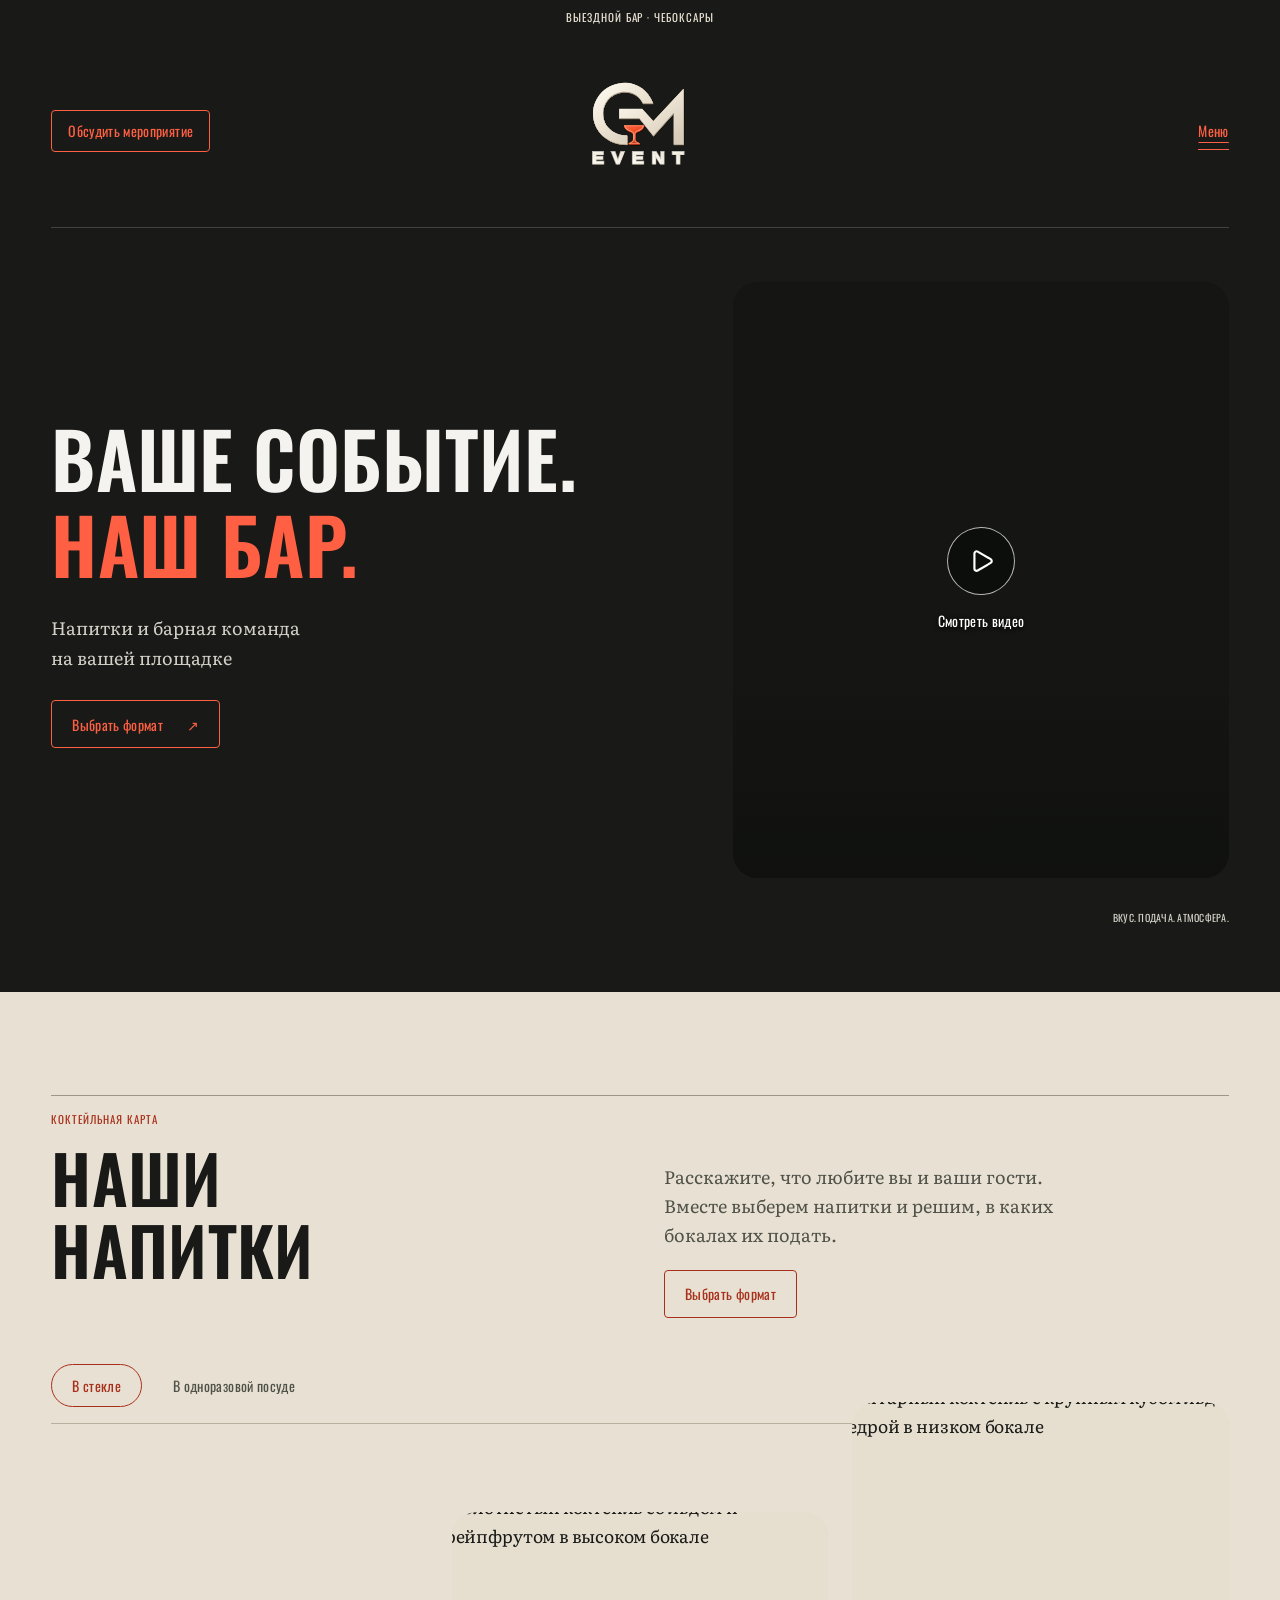
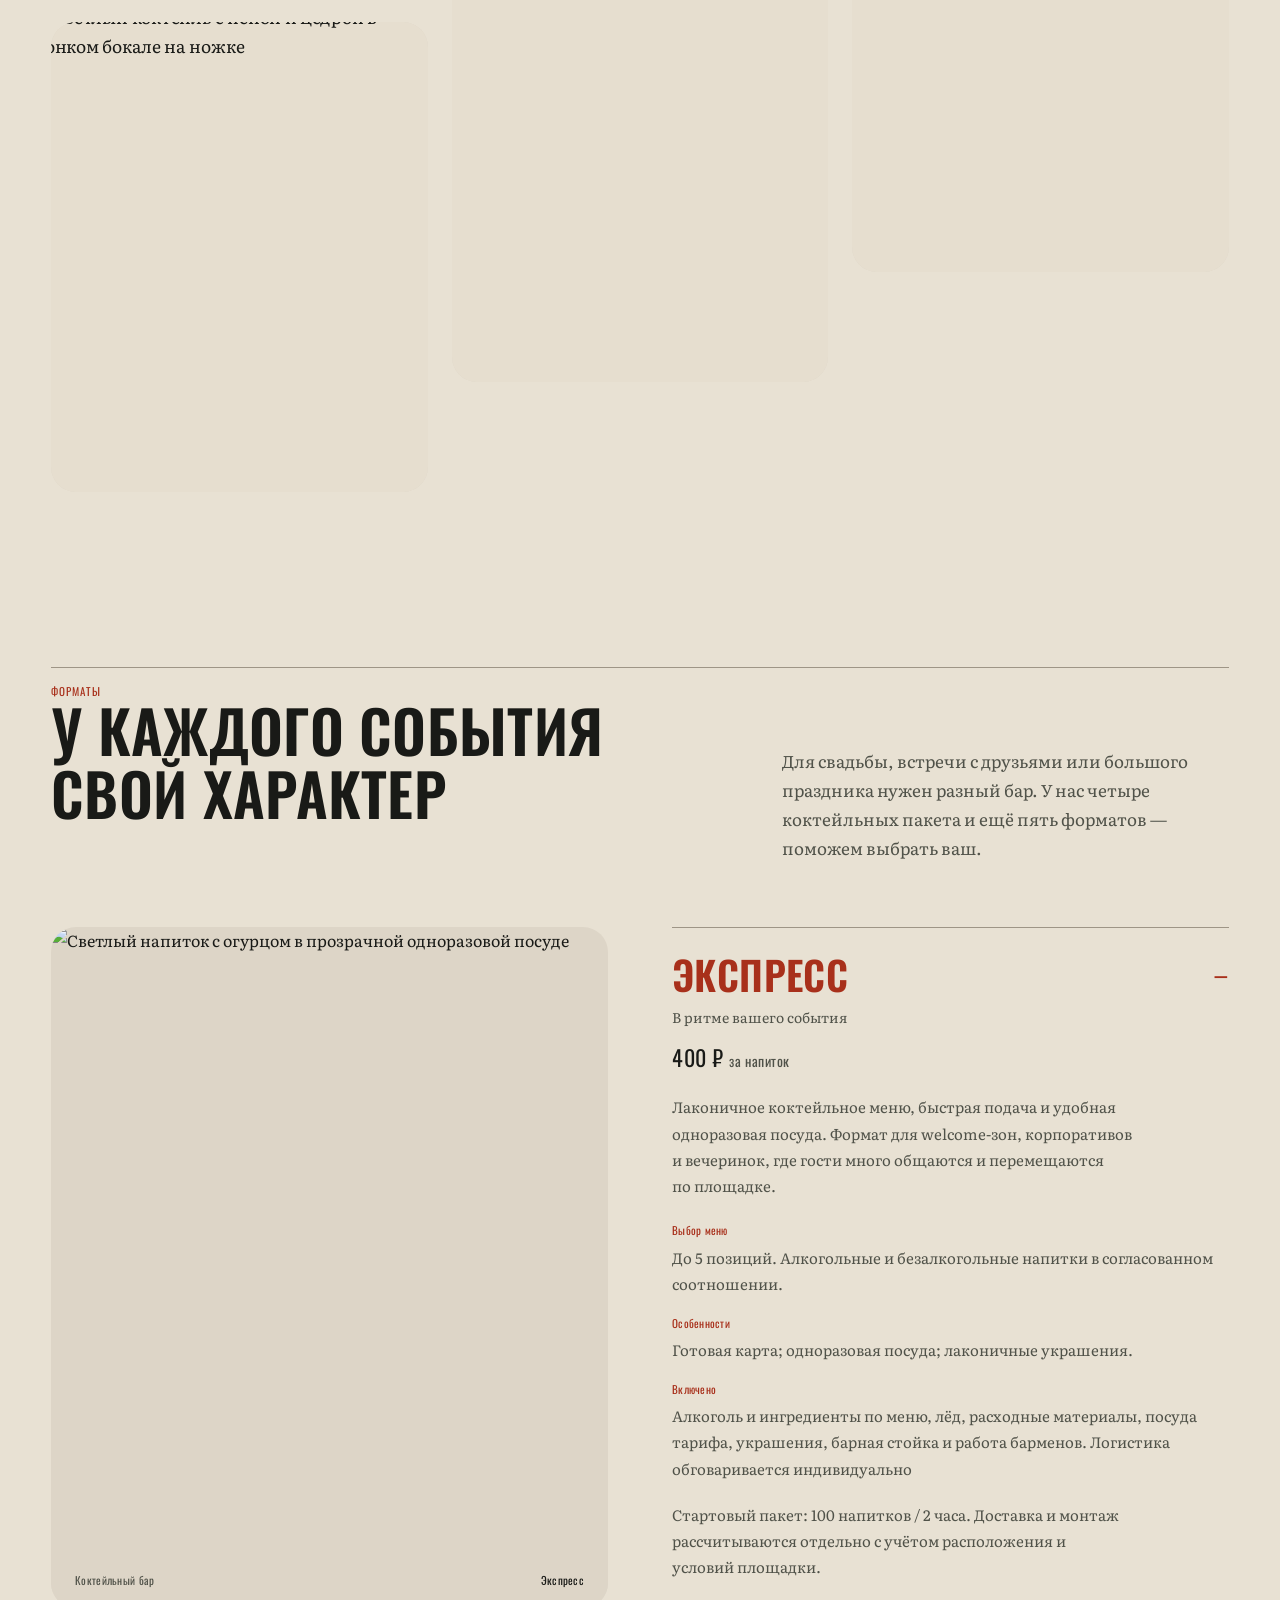
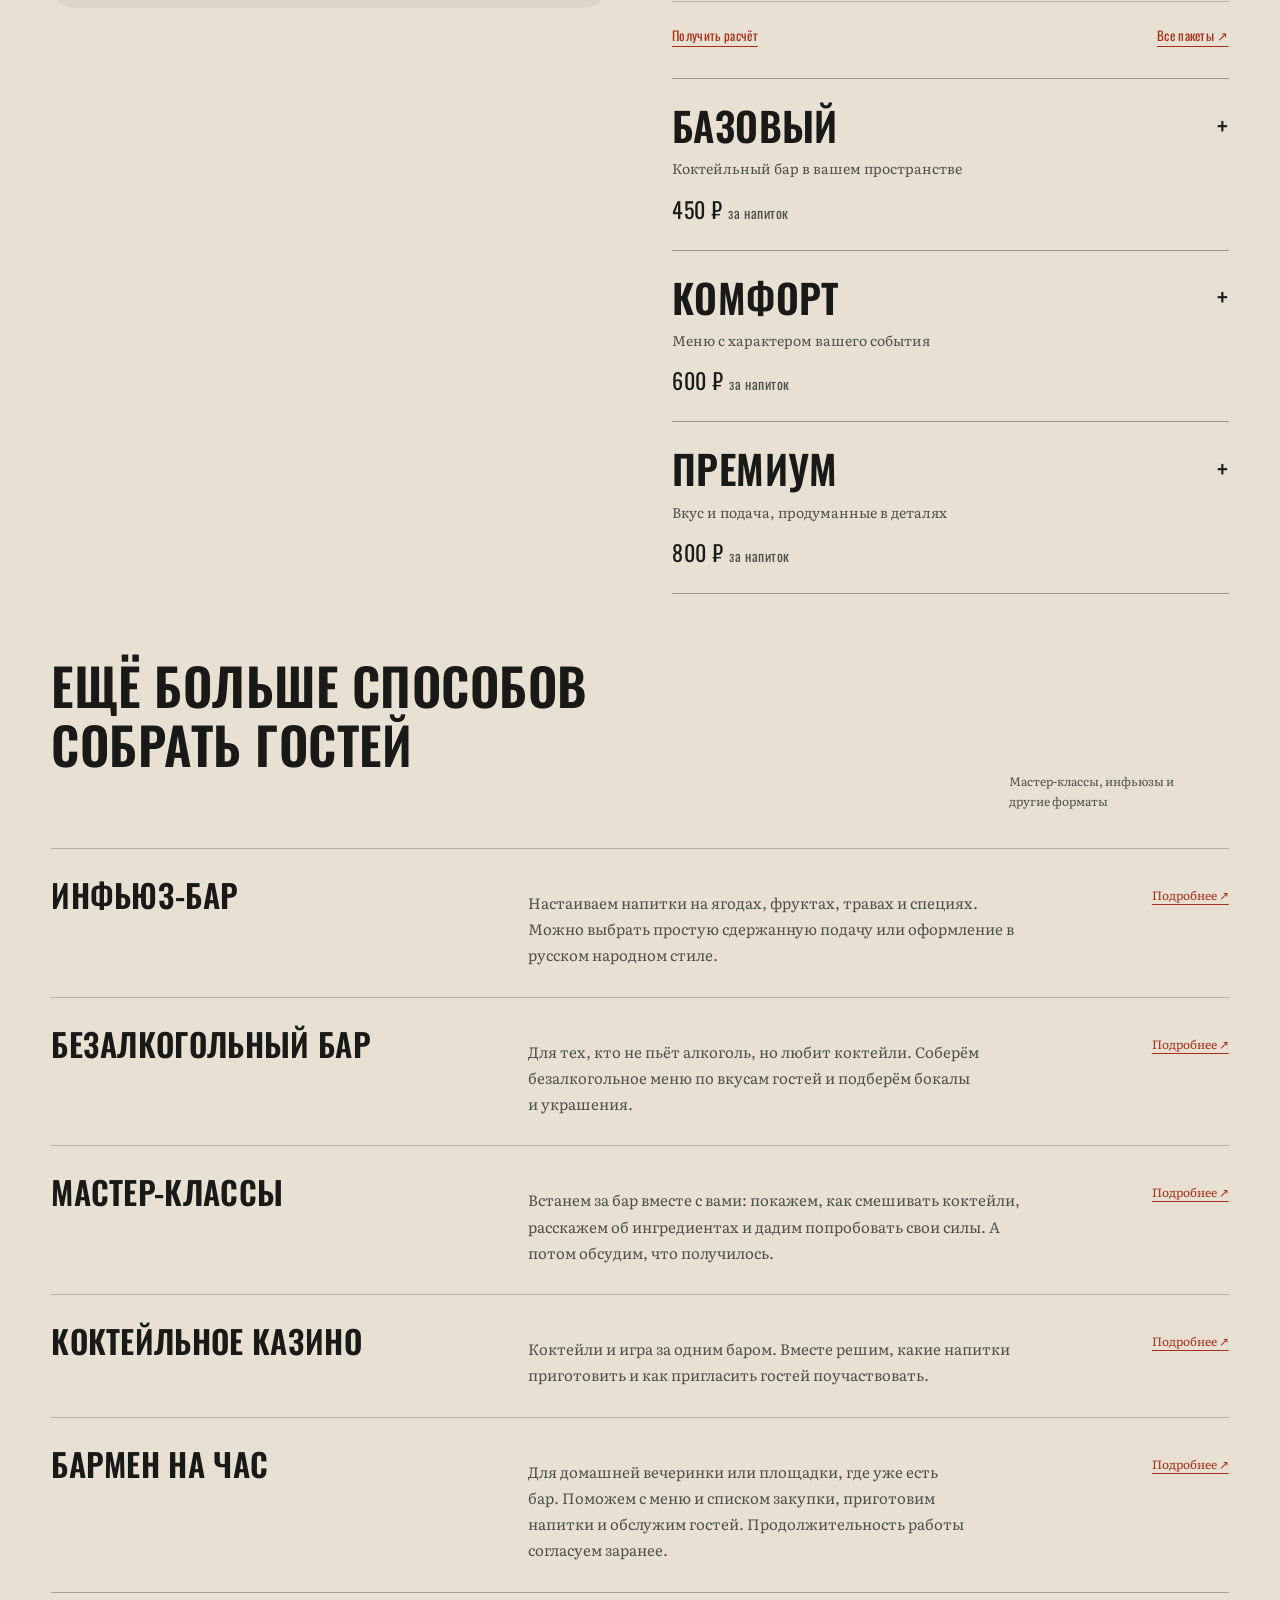
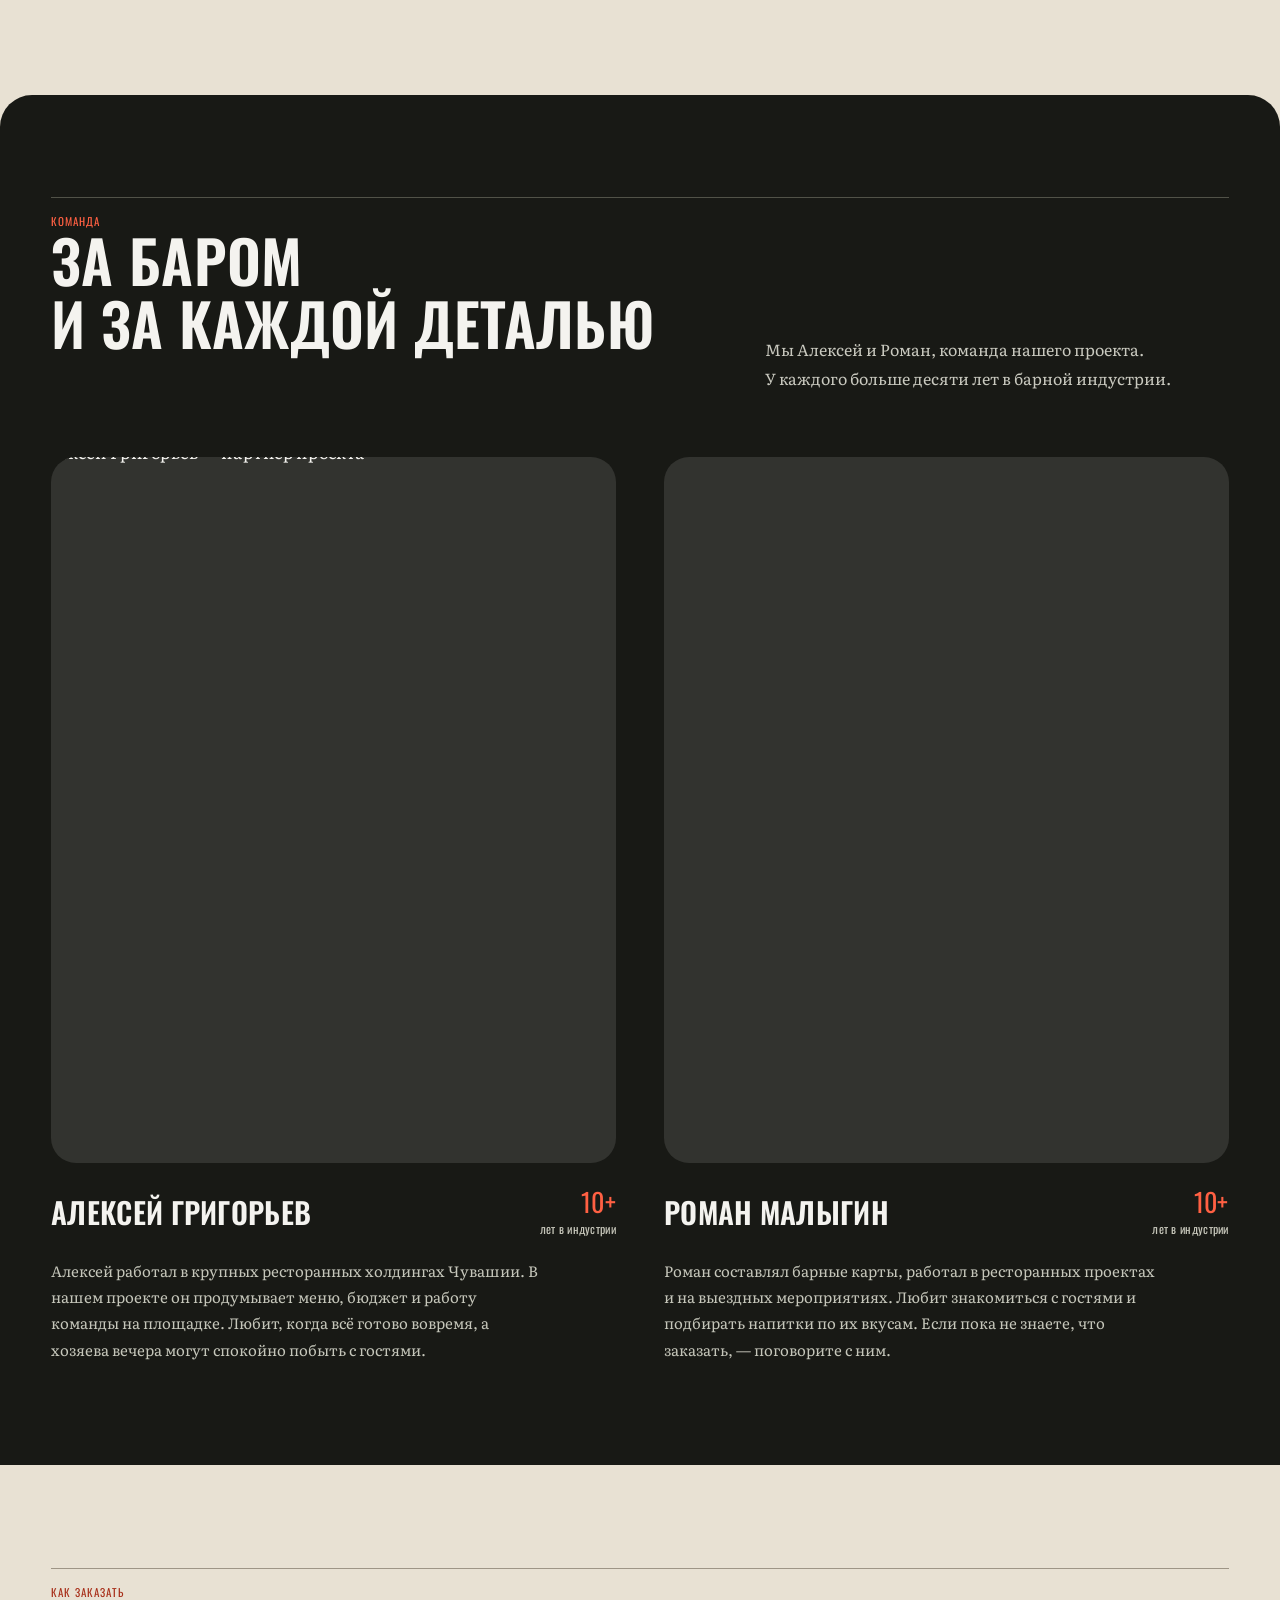
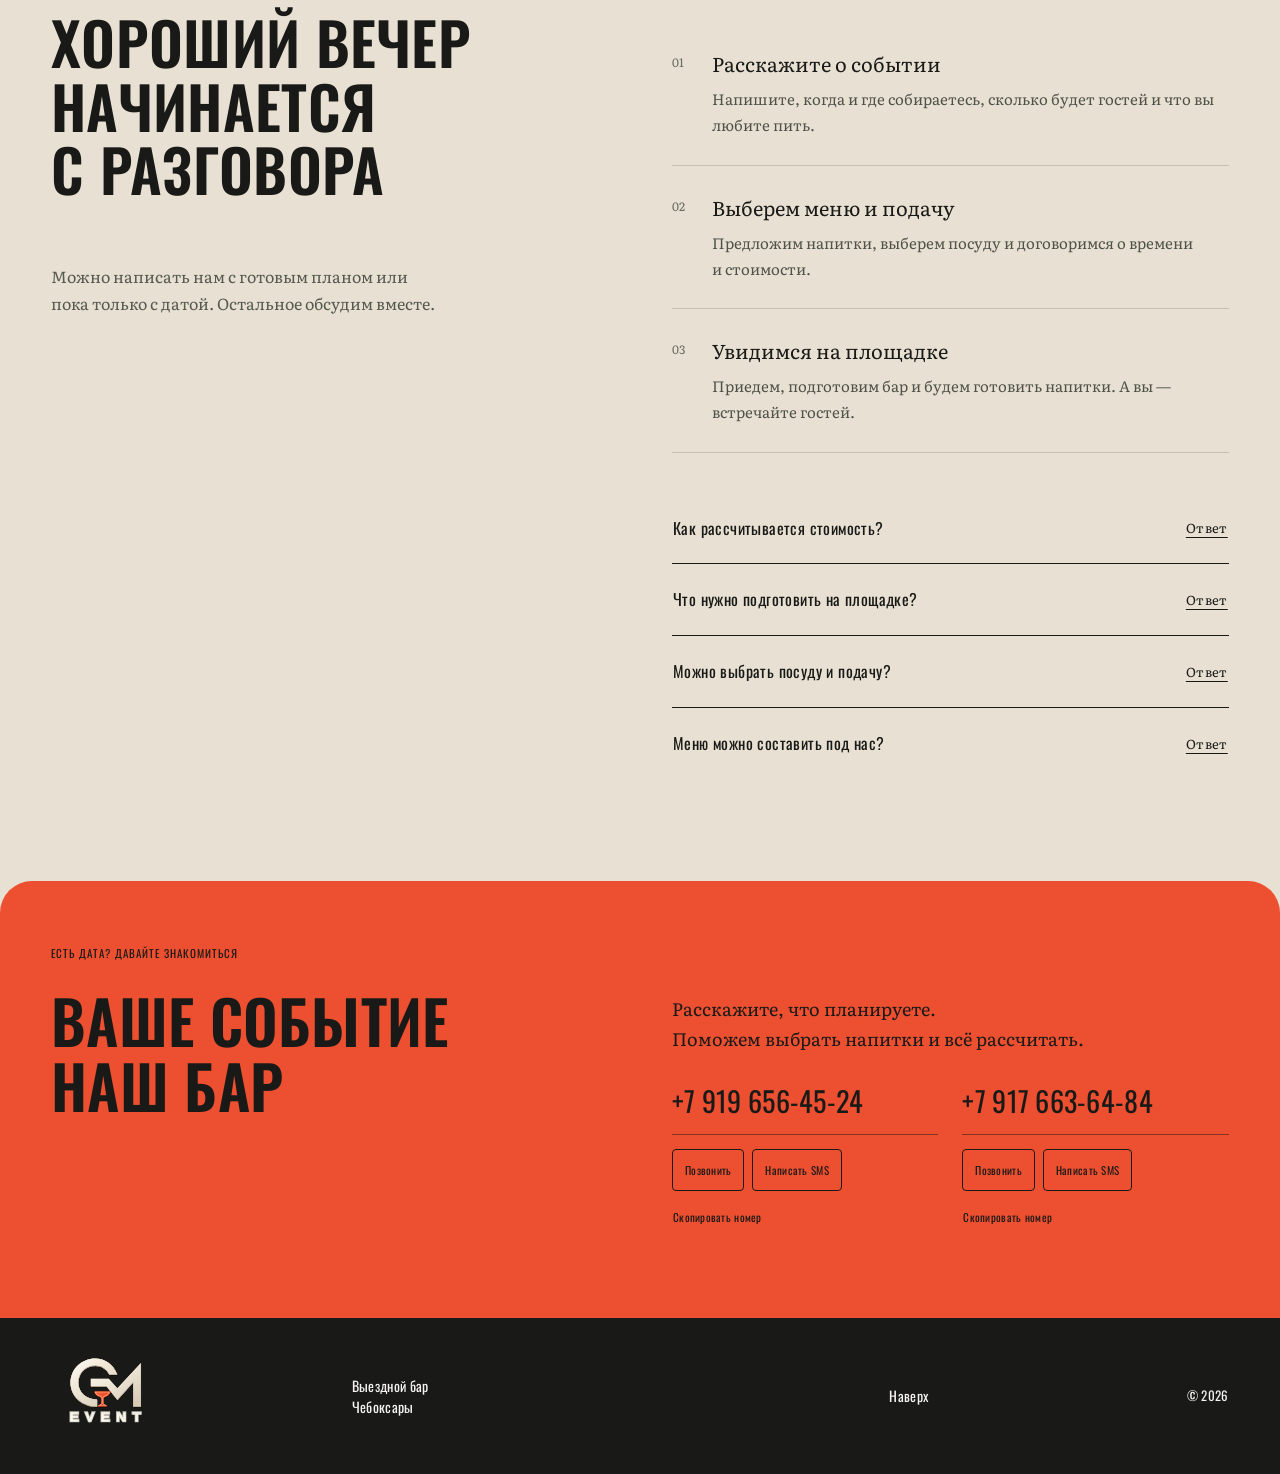
==== commit 3de21d4c: "Remove terminal punctuation from team heading" ====
--- a/index.html
+++ b/index.html
@@ -1 +1 @@
-<!doctype html><html lang="ru"><head><meta charset="utf-8"><meta name="viewport" content="width=device-width,initial-scale=1"><meta name="robots" content="noindex,nofollow"><title>GM.EVENT — бар для вашего события</title><meta name="description" content="Экспресс, Базовый, Комфорт, Премиум, инфьюз-бар, безалкогольный бар, мастер-классы, коктейльное казино и бармен на час. GM.EVENT, Чебоксары."><link rel="icon" href="[data-uri]"><link rel="stylesheet" href="./bar-style-e0706a4f0aab.css"></head><body style="--font-body:Onest;--font-logo:RAYDIS;--font-script:Cormorant Garamond"><div id="root" data-page=""><link rel="preload" as="image" href="./asset-GM_EVENT_logo_volume-1b59e0cf39.svg"/><main class="bar-site"><a class="skip-link" href="#presentation">К содержанию</a><section class="hero" id="home" aria-labelledby="hero-title"><div class="announcement">Выездной бар · Чебоксары</div><div class="site-header-band"><header class="header wrap"><a class="action-button header-cta" href="#contact"><span>Обсудить мероприятие</span></a><a href="./#home" class="brand-logo monogram header-logo" aria-label="GM EVENT — на главную"><img class="brand-image" src="./asset-GM_EVENT_logo_volume-1b59e0cf39.svg" alt="GM EVENT — выездной бар" width="1254" height="1254" loading="eager"/></a><button type="button" class="menu-toggle" aria-haspopup="dialog" aria-expanded="false" aria-controls="site-menu">Меню</button></header></div><dialog id="site-menu" class="site-menu" aria-labelledby="site-menu-title"><div class="menu-layout wrap"><div class="menu-top"><a href="./#home" class="brand-logo monogram header-logo menu-logo" aria-label="GM EVENT — на главную"><img class="brand-image" src="./asset-GM_EVENT_logo_volume-1b59e0cf39.svg" alt="GM EVENT — выездной бар" width="1254" height="1254" loading="eager"/></a><button type="button" class="menu-close">Закрыть меню</button></div><nav class="menu-products" aria-labelledby="site-menu-title"><p class="eyebrow" id="site-menu-title">ВЫБЕРИТЕ ФОРМАТ</p><a href="./express/"><span class="menu-product-name">Экспресс</span></a><a href="./basic/"><span class="menu-product-name">Базовый</span></a><a href="./comfort/"><span class="menu-product-name">Комфорт</span></a><a href="./premium/"><span class="menu-product-name">Премиум</span></a><a href="./infuse-bar/"><span class="menu-product-name">Инфьюз-бар</span></a><a href="./alcohol-free-bar/"><span class="menu-product-name">Безалкогольный бар</span></a><a href="./masterclasses/"><span class="menu-product-name">Мастер-классы</span></a><a href="./cocktail-casino/"><span class="menu-product-name">Коктейльное казино</span></a><a href="./bartender/"><span class="menu-product-name">Бармен на час</span></a></nav><nav class="menu-secondary" aria-label="Разделы сайта"><a href="./#presentation">Коктейльная карта</a><a href="./#team">Команда</a><a href="#contact">Контакты</a></nav></div></dialog><div class="hero-layout wrap"><div class="hero-intro" data-depth="-34"><h1 id="hero-title"><span class="hero-line">Ваше событие.</span><span class="hero-line hero-line-script">Наш бар.</span></h1></div><div class="hero-bottom"><div><p>Напитки и барная команда<br/>на вашей площадке</p><a href="#formats" class="action-button outline-button hero-action">Выбрать формат <span aria-hidden="true">↗</span></a></div></div><div class="hero-stage"><div class="hero-video-plane" data-depth="64"><div class="hero-media"><div class="hero-film" aria-hidden="true"><video autoPlay="" muted="" playsInline="" loop="" preload="auto" tabindex="-1" poster="./asset-hero-video-poster-0232e0870b.jpg"><source media="(max-width: 640px)" src="./hero-bar-mobile-v6.mp4" type="video/mp4"/><source src="./hero-bar-desktop-v6.mp4" type="video/mp4"/></video></div><button type="button" tabindex="0" data-slot="button" aria-label="Смотреть видео" class="group/button inline-flex shrink-0 items-center justify-center rounded-lg border border-transparent bg-clip-padding text-sm font-medium whitespace-nowrap transition-all outline-none select-none focus-visible:border-ring focus-visible:ring-3 focus-visible:ring-ring/50 active:not-aria-[haspopup]:translate-y-px disabled:pointer-events-none disabled:opacity-50 aria-invalid:border-destructive aria-invalid:ring-3 aria-invalid:ring-destructive/20 dark:aria-invalid:border-destructive/50 dark:aria-invalid:ring-destructive/40 [&amp;_svg]:pointer-events-none [&amp;_svg]:shrink-0 [&amp;_svg:not([class*=&#x27;size-&#x27;])]:size-4 hover:bg-muted hover:text-foreground aria-expanded:bg-muted aria-expanded:text-foreground dark:hover:bg-muted/50 h-8 gap-1.5 px-2.5 has-data-[icon=inline-end]:pr-2 has-data-[icon=inline-start]:pl-2 film-toggle"><svg xmlns="http://www.w3.org/2000/svg" width="15" height="15" viewBox="0 0 24 24" fill="none" stroke="currentColor" stroke-width="2" stroke-linecap="round" stroke-linejoin="round" class="lucide lucide-play" aria-hidden="true"><path d="M5 5a2 2 0 0 1 3.008-1.728l11.997 6.998a2 2 0 0 1 .003 3.458l-12 7A2 2 0 0 1 5 19z"></path></svg><span>Загрузка…</span></button></div></div><div class="hero-caption">Вкус. Подача. Атмосфера.</div></div></div></section><section class="presentation wrap section" id="presentation" aria-labelledby="presentation-title"><div class="section-top"><p class="eyebrow dark-label"><span class="section-number">01</span> КОКТЕЙЛЬНАЯ КАРТА</p></div><div class="gallery-heading" data-reveal="true"><h2 id="presentation-title" class="paired-heading" aria-label="Наши напитки"><span class="heading-line">Наши</span><span class="section-script">напитки</span></h2><div class="gallery-intro"><p>Расскажите, что любите вы и ваши гости. Вместе выберем напитки и решим, в каких бокалах их подать.</p><a class="action-button outline-button" href="#formats">Выбрать формат</a></div></div><fieldset class="drinkware-options" aria-label="Посуда для подачи"><button type="button" aria-pressed="true" aria-controls="cocktail-gallery">В стекле</button><button type="button" aria-pressed="false" aria-controls="cocktail-gallery">В одноразовой посуде</button></fieldset><div class="cocktail-gallery" id="cocktail-gallery" aria-label="Коктейли в стекле"><figure class="cocktail-card" data-reveal="true" data-scroll-photo="true"><img src="./asset-coupe-v1-a9d5fb5de2.jpg" alt="Светлый коктейль с пеной и цедрой в тонком бокале на ножке" width="1122" height="1402" loading="lazy"/></figure><figure class="cocktail-card" data-reveal="true" data-scroll-photo="true"><img src="./asset-highball-v1-2c696b7634.jpg" alt="Золотистый коктейль со льдом и грейпфрутом в высоком бокале" width="1122" height="1402" loading="lazy"/></figure><figure class="cocktail-card" data-reveal="true" data-scroll-photo="true"><img src="./asset-rocks-v1-5a23c791d7.jpg" alt="Янтарный коктейль с крупным кубом льда и цедрой в низком бокале" width="1122" height="1402" loading="lazy"/></figure></div></section><section class="formats wrap section" id="formats" aria-labelledby="formats-title"><div class="section-top"><p class="eyebrow dark-label"><span class="section-number">02</span> ФОРМАТЫ</p></div><div class="formats-heading" data-reveal="true"><h2 id="formats-title">У каждого события<br/>свой характер</h2><p>Для свадьбы, встречи с друзьями или большого праздника нужен разный бар. У нас четыре коктейльных пакета и ещё пять форматов — поможем выбрать ваш.</p></div><div class="format-studio"><figure class="format-preview"><img src="./asset-disposable-cucumber-v2-c8f4249dd3.jpg" alt="Светлый напиток с огурцом в прозрачной одноразовой посуде" width="1122" height="1402" loading="lazy"/><figcaption><span>Коктейльный бар</span><span>Экспресс</span></figcaption></figure><div class="tariff-list" aria-label="Тарифы коктейльного бара"><article data-reveal="true" class="tariff is-selected"><h3><button type="button" id="tariff-express" aria-expanded="true" aria-controls="panel-express"><span>Экспресс</span><span class="tariff-symbol" aria-hidden="true">−</span></button></h3><p class="tariff-short">В ритме вашего события</p><p class="tariff-rate">400 ₽<!-- --> <span>за напиток</span></p><div class="tariff-panel" id="panel-express" role="region" aria-labelledby="tariff-express"><p>Лаконичное коктейльное меню, быстрая подача и удобная одноразовая посуда. Формат для welcome-зон, корпоративов и вечеринок, где гости много общаются и перемещаются по площадке.</p><dl class="tariff-facts"><div><dt>Выбор меню</dt><dd>До 5 позиций. Алкогольные и безалкогольные напитки в согласованном соотношении.</dd></div><div><dt>Особенности</dt><dd>Готовая карта; одноразовая посуда; лаконичные украшения.</dd></div><div><dt>Включено</dt><dd>Алкоголь и ингредиенты по меню, лёд, расходные материалы, посуда тарифа, украшения, барная стойка и работа барменов. Логистика обговаривается индивидуально</dd></div></dl><p class="tariff-minimum">Стартовый пакет: <!-- -->100<!-- --> напитков / <!-- -->2<!-- --> часа. <!-- -->Доставка и монтаж рассчитываются отдельно с учётом расположения и условий площадки.</p><div class="tariff-bottom"><a href="#contact" class="editorial-link">Получить расчёт</a><a href="./express/" class="editorial-link">Все пакеты ↗</a></div></div></article><article data-reveal="true" class="tariff"><h3><button type="button" id="tariff-basic" aria-expanded="false" aria-controls="panel-basic"><span>Базовый</span><span class="tariff-symbol" aria-hidden="true">+</span></button></h3><p class="tariff-short">Коктейльный бар в вашем пространстве</p><p class="tariff-rate">450 ₽<!-- --> <span>за напиток</span></p><div class="tariff-panel" id="panel-basic" role="region" aria-labelledby="tariff-basic" hidden=""><p>Любимые коктейли, стеклянная посуда. Продуманный формат для свадьбы, дня рождения или корпоративного вечера со сдержанной и аккуратной подачей.</p><dl class="tariff-facts"><div><dt>Выбор меню</dt><dd>До 5 позиций. Алкогольные и безалкогольные напитки в согласованном соотношении.</dd></div><div><dt>Особенности</dt><dd>Готовая карта; стеклянные бокалы; лаконичные украшения.</dd></div><div><dt>Включено</dt><dd>Алкоголь и ингредиенты по меню, лёд, расходные материалы, посуда тарифа, украшения, барная стойка и работа барменов. Логистика обговаривается индивидуально</dd></div></dl><p class="tariff-minimum">Стартовый пакет: <!-- -->100<!-- --> напитков / <!-- -->2<!-- --> часа. <!-- -->Доставка и монтаж рассчитываются отдельно с учётом расположения и условий площадки.</p><div class="tariff-bottom"><a href="#contact" class="editorial-link">Получить расчёт</a><a href="./basic/" class="editorial-link">Все пакеты ↗</a></div></div></article><article data-reveal="true" class="tariff"><h3><button type="button" id="tariff-comfort" aria-expanded="false" aria-controls="panel-comfort"><span>Комфорт</span><span class="tariff-symbol" aria-hidden="true">+</span></button></h3><p class="tariff-short">Меню с характером вашего события</p><p class="tariff-rate">600 ₽<!-- --> <span>за напиток</span></p><div class="tariff-panel" id="panel-comfort" role="region" aria-labelledby="tariff-comfort" hidden=""><p>Любимые вкусы, настроение вечера и детали оформления становятся основой вашей коктейльной карты. Мы разрабатываем сочетания, подбираем бокалы и продумываем украшения, чтобы напитки поддерживали общую идею праздника.</p><dl class="tariff-facts"><div><dt>Выбор меню</dt><dd>До 5 позиций. Алкогольные и безалкогольные напитки в согласованном соотношении.</dd></div><div><dt>Особенности</dt><dd>Индивидуальное меню; стеклянные бокалы; согласованные украшения. Одна концепция меню и один этап корректировок.</dd></div><div><dt>Включено</dt><dd>Алкоголь и ингредиенты по меню, лёд, расходные материалы, посуда тарифа, украшения, барная стойка и работа барменов. Разработка меню в рамках тарифа. Логистика, доставка и монтаж</dd></div></dl><p class="tariff-minimum">Стартовый пакет: <!-- -->100<!-- --> напитков / <!-- -->2<!-- --> часа. <!-- -->Стоимость и порядок дегустации согласовываются отдельно.</p><div class="tariff-bottom"><a href="#contact" class="editorial-link">Обсудить своё меню</a><a href="./comfort/" class="editorial-link">Все пакеты ↗</a></div></div></article><article data-reveal="true" class="tariff"><h3><button type="button" id="tariff-premium" aria-expanded="false" aria-controls="panel-premium"><span>Премиум</span><span class="tariff-symbol" aria-hidden="true">+</span></button></h3><p class="tariff-short">Вкус и подача, продуманные в деталях</p><p class="tariff-rate">800 ₽<!-- --> <span>за напиток</span></p><div class="tariff-panel" id="panel-premium" role="region" aria-labelledby="tariff-premium" hidden=""><p>Индивидуальное коктейльное меню, премиальные алкогольные основы и выразительное стекло. Мы соединяем вкус, аромат и оформление в подаче, которая становится частью вашего события.</p><dl class="tariff-facts"><div><dt>Выбор меню</dt><dd>До 5 позиций. Алкогольные и безалкогольные напитки в согласованном соотношении.</dd></div><div><dt>Особенности</dt><dd>Индивидуальное меню; согласованные премиальные основы и стекло; авторский декор. Одна концепция меню и один этап корректировок. Персонализация декора одной позиции.</dd></div><div><dt>Включено</dt><dd>Алкоголь и ингредиенты по меню, лёд, расходные материалы, посуда тарифа, украшения, барная стойка и работа барменов. Разработка меню в рамках тарифа. Логистика, доставка и монтаж</dd></div></dl><p class="tariff-minimum">Стартовый пакет: <!-- -->100<!-- --> напитков / <!-- -->2<!-- --> часа. <!-- -->Стоимость и порядок дегустации согласовываются отдельно.</p><div class="tariff-bottom"><a href="#contact" class="editorial-link">Обсудить Премиум</a><a href="./premium/" class="editorial-link">Все пакеты ↗</a></div></div></article></div></div><div class="additional-heading"><h3>Ещё больше способов<br/>собрать гостей</h3><p>Мастер-классы, инфьюзы и другие форматы</p></div><nav class="service-links additional-services" aria-label="Дополнительные форматы"><a class="service-page-link" data-reveal="true" href="./infuse-bar/"><div class="service-link-copy"><h3>Инфьюз-бар</h3><p>Настаиваем напитки на ягодах, фруктах, травах и специях. Можно выбрать простую сдержанную подачу или оформление в русском народном стиле.</p></div><span class="service-link-label">Подробнее ↗</span></a><a class="service-page-link" data-reveal="true" href="./alcohol-free-bar/"><div class="service-link-copy"><h3>Безалкогольный бар</h3><p>Для тех, кто не пьёт алкоголь, но любит коктейли. Соберём безалкогольное меню по вкусам гостей и подберём бокалы и украшения.</p></div><span class="service-link-label">Подробнее ↗</span></a><a class="service-page-link" data-reveal="true" href="./masterclasses/"><div class="service-link-copy"><h3>Мастер-классы</h3><p>Встанем за бар вместе с вами: покажем, как смешивать коктейли, расскажем об ингредиентах и дадим попробовать свои силы. А потом обсудим, что получилось.</p></div><span class="service-link-label">Подробнее ↗</span></a><a class="service-page-link" data-reveal="true" href="./cocktail-casino/"><div class="service-link-copy"><h3>Коктейльное казино</h3><p>Коктейли и игра за одним баром. Вместе решим, какие напитки приготовить и как пригласить гостей поучаствовать.</p></div><span class="service-link-label">Подробнее ↗</span></a><a class="service-page-link" data-reveal="true" href="./bartender/"><div class="service-link-copy"><h3>Бармен на час</h3><p>Для домашней вечеринки или площадки, где уже есть бар. Поможем с меню и списком закупки, приготовим напитки и обслужим гостей. Продолжительность работы согласуем заранее.</p></div><span class="service-link-label">Подробнее ↗</span></a></nav></section><section class="team dark" id="team" aria-labelledby="team-title"><div class="wrap section"><div class="section-top"><p class="eyebrow"><span class="section-number">03</span> КОМАНДА</p></div><div class="team-heading" data-reveal="true"><h2 id="team-title">За баром.<br/>И за каждой деталью.</h2><p>Мы Алексей и Роман, команда нашего проекта.<br/>У каждого больше десяти лет в барной индустрии.</p></div><div class="founders-grid"><article class="founder" data-reveal="true"><div class="founder-photo alex paired-portrait"><img src="./asset-team-portraits-alex-tone-v4-8f4a0aaccf.jpg" alt="Алексей Григорьев — партнёр проекта" width="1584" height="993" loading="lazy"/></div><div class="founder-title"><h3>Алексей Григорьев</h3><span><strong>10+</strong>лет в индустрии</span></div><p>Алексей работал в крупных ресторанных холдингах Чувашии. В нашем проекте он продумывает меню, бюджет и работу команды на площадке. Любит, когда всё готово вовремя, а хозяева вечера могут спокойно побыть с гостями.</p></article><article class="founder" data-reveal="true"><div class="founder-photo roman paired-portrait"><img src="./asset-team-portraits-diptych-v3-ca0f97ed26.jpg" alt="Роман Малыгин — партнёр проекта" width="1586" height="992" loading="lazy"/></div><div class="founder-title"><h3>Роман Малыгин</h3><span><strong>10+</strong>лет в индустрии</span></div><p>Роман составлял барные карты, работал в ресторанных проектах и на выездных мероприятиях. Любит знакомиться с гостями и подбирать напитки по их вкусам. Если пока не знаете, что заказать, — поговорите с ним.</p></article></div></div></section><section class="how wrap section" id="how" aria-labelledby="how-title"><div class="section-top"><p class="eyebrow dark-label"><span class="section-number">04</span> КАК ЗАКАЗАТЬ</p></div><div class="how-grid"><div data-reveal="true"><h2 id="how-title">Хороший вечер<br/>начинается<br/>с разговора</h2><p class="how-intro">Можно написать нам с готовым планом или пока только с датой. Остальное обсудим вместе.</p></div><div class="how-content"><ol class="steps"><li data-reveal="true"><span>01</span><div><h3>Расскажите о событии</h3><p>Напишите, когда и где собираетесь, сколько будет гостей и что вы любите пить.</p></div></li><li data-reveal="true"><span>02</span><div><h3>Выберем меню и подачу</h3><p>Предложим напитки, выберем посуду и договоримся о времени и стоимости.</p></div></li><li data-reveal="true"><span>03</span><div><h3>Увидимся на площадке</h3><p>Приедем, подготовим бар и будем готовить напитки. А вы — встречайте гостей.</p></div></li></ol><div data-orientation="vertical" data-slot="accordion" class="flex w-full flex-col faq"><div data-orientation="vertical" data-hidden="" data-index="-1" data-closed="" data-slot="accordion-item" class="not-last:border-b"><h3 data-orientation="vertical" data-hidden="" data-index="-1" data-closed="" class="flex"><button type="button" data-value="" data-orientation="vertical" data-hidden="" data-index="-1" tabindex="0" aria-disabled="false" aria-expanded="false" id="base-ui-_R_qmH2_" data-slot="accordion-trigger" class="focus-visible:ring-ring/50 focus-visible:border-ring focus-visible:after:border-ring **:data-[slot=accordion-trigger-icon]:text-muted-foreground rounded-lg py-2.5 text-left text-sm font-medium hover:underline focus-visible:ring-3 **:data-[slot=accordion-trigger-icon]:ml-auto **:data-[slot=accordion-trigger-icon]:size-4 group/accordion-trigger relative flex flex-1 items-start justify-between border border-transparent transition-all outline-none aria-disabled:pointer-events-none aria-disabled:opacity-50 faq-trigger">Как рассчитывается стоимость?<span class="accordion-state" aria-hidden="true"><span class="when-closed">Ответ</span><span class="when-open">Скрыть</span></span></button></h3></div><div data-orientation="vertical" data-hidden="" data-index="-1" data-closed="" data-slot="accordion-item" class="not-last:border-b"><h3 data-orientation="vertical" data-hidden="" data-index="-1" data-closed="" class="flex"><button type="button" data-value="" data-orientation="vertical" data-hidden="" data-index="-1" tabindex="0" aria-disabled="false" aria-expanded="false" id="base-ui-_R_1amH2_" data-slot="accordion-trigger" class="focus-visible:ring-ring/50 focus-visible:border-ring focus-visible:after:border-ring **:data-[slot=accordion-trigger-icon]:text-muted-foreground rounded-lg py-2.5 text-left text-sm font-medium hover:underline focus-visible:ring-3 **:data-[slot=accordion-trigger-icon]:ml-auto **:data-[slot=accordion-trigger-icon]:size-4 group/accordion-trigger relative flex flex-1 items-start justify-between border border-transparent transition-all outline-none aria-disabled:pointer-events-none aria-disabled:opacity-50 faq-trigger">Что нужно подготовить на площадке?<span class="accordion-state" aria-hidden="true"><span class="when-closed">Ответ</span><span class="when-open">Скрыть</span></span></button></h3></div><div data-orientation="vertical" data-hidden="" data-index="-1" data-closed="" data-slot="accordion-item" class="not-last:border-b"><h3 data-orientation="vertical" data-hidden="" data-index="-1" data-closed="" class="flex"><button type="button" data-value="" data-orientation="vertical" data-hidden="" data-index="-1" tabindex="0" aria-disabled="false" aria-expanded="false" id="base-ui-_R_1qmH2_" data-slot="accordion-trigger" class="focus-visible:ring-ring/50 focus-visible:border-ring focus-visible:after:border-ring **:data-[slot=accordion-trigger-icon]:text-muted-foreground rounded-lg py-2.5 text-left text-sm font-medium hover:underline focus-visible:ring-3 **:data-[slot=accordion-trigger-icon]:ml-auto **:data-[slot=accordion-trigger-icon]:size-4 group/accordion-trigger relative flex flex-1 items-start justify-between border border-transparent transition-all outline-none aria-disabled:pointer-events-none aria-disabled:opacity-50 faq-trigger">Можно выбрать посуду и подачу?<span class="accordion-state" aria-hidden="true"><span class="when-closed">Ответ</span><span class="when-open">Скрыть</span></span></button></h3></div><div data-orientation="vertical" data-hidden="" data-index="-1" data-closed="" data-slot="accordion-item" class="not-last:border-b"><h3 data-orientation="vertical" data-hidden="" data-index="-1" data-closed="" class="flex"><button type="button" data-value="" data-orientation="vertical" data-hidden="" data-index="-1" tabindex="0" aria-disabled="false" aria-expanded="false" id="base-ui-_R_2amH2_" data-slot="accordion-trigger" class="focus-visible:ring-ring/50 focus-visible:border-ring focus-visible:after:border-ring **:data-[slot=accordion-trigger-icon]:text-muted-foreground rounded-lg py-2.5 text-left text-sm font-medium hover:underline focus-visible:ring-3 **:data-[slot=accordion-trigger-icon]:ml-auto **:data-[slot=accordion-trigger-icon]:size-4 group/accordion-trigger relative flex flex-1 items-start justify-between border border-transparent transition-all outline-none aria-disabled:pointer-events-none aria-disabled:opacity-50 faq-trigger">Меню можно составить под нас?<span class="accordion-state" aria-hidden="true"><span class="when-closed">Ответ</span><span class="when-open">Скрыть</span></span></button></h3></div></div></div></div></section><footer class="contact" id="contact"><div class="wrap section"><p class="eyebrow">ЕСТЬ ДАТА? ДАВАЙТЕ ЗНАКОМИТЬСЯ</p><div class="contact-grid"><div class="contact-title"><h2 class="paired-heading"><span class="heading-line">ВАШЕ СОБЫТИЕ</span><span class="section-script">наш бар</span></h2></div><div class="contact-info"><p>Расскажите, что планируете.<br/>Поможем выбрать напитки и всё рассчитать.</p><div class="contact-phones"><div class="phone-contact"><a class="phone-link" href="tel:+79196564524">+7 919 656-45-24</a><div class="contact-actions"><a class="action-button contact-button" href="tel:+79196564524">Позвонить</a><a class="action-button contact-button outline-button" href="sms:+79196564524?body=%D0%97%D0%B4%D1%80%D0%B0%D0%B2%D1%81%D1%82%D0%B2%D1%83%D0%B9%D1%82%D0%B5!%20%D0%A5%D0%BE%D1%82%D0%B8%D0%BC%20%D0%BE%D0%B1%D1%81%D1%83%D0%B4%D0%B8%D1%82%D1%8C%20%D0%B1%D0%B0%D1%80%20%D0%B4%D0%BB%D1%8F%20%D0%BC%D0%B5%D1%80%D0%BE%D0%BF%D1%80%D0%B8%D1%8F%D1%82%D0%B8%D1%8F.%20%D0%94%D0%B0%D1%82%D0%B0%3A%20.%20%D0%93%D0%BE%D1%81%D1%82%D0%B5%D0%B9%3A%20.%20%D0%9F%D0%BB%D0%BE%D1%89%D0%B0%D0%B4%D0%BA%D0%B0%3A%20.">Написать SMS</a></div><button type="button" tabindex="0" data-slot="button" class="group/button inline-flex shrink-0 items-center justify-center rounded-lg border border-transparent bg-clip-padding text-sm font-medium whitespace-nowrap transition-all outline-none select-none focus-visible:border-ring focus-visible:ring-3 focus-visible:ring-ring/50 active:not-aria-[haspopup]:translate-y-px disabled:pointer-events-none disabled:opacity-50 aria-invalid:border-destructive aria-invalid:ring-3 aria-invalid:ring-destructive/20 dark:aria-invalid:border-destructive/50 dark:aria-invalid:ring-destructive/40 [&amp;_svg]:pointer-events-none [&amp;_svg]:shrink-0 [&amp;_svg:not([class*=&#x27;size-&#x27;])]:size-4 hover:bg-muted hover:text-foreground aria-expanded:bg-muted aria-expanded:text-foreground dark:hover:bg-muted/50 h-8 gap-1.5 px-2.5 has-data-[icon=inline-end]:pr-2 has-data-[icon=inline-start]:pl-2 copy-phone">Скопировать номер</button><output class="copy-status" aria-live="polite"></output></div><div class="phone-contact"><a class="phone-link" href="tel:+79176636484">+7 917 663-64-84</a><div class="contact-actions"><a class="action-button contact-button" href="tel:+79176636484">Позвонить</a><a class="action-button contact-button outline-button" href="sms:+79176636484?body=%D0%97%D0%B4%D1%80%D0%B0%D0%B2%D1%81%D1%82%D0%B2%D1%83%D0%B9%D1%82%D0%B5!%20%D0%A5%D0%BE%D1%82%D0%B8%D0%BC%20%D0%BE%D0%B1%D1%81%D1%83%D0%B4%D0%B8%D1%82%D1%8C%20%D0%B1%D0%B0%D1%80%20%D0%B4%D0%BB%D1%8F%20%D0%BC%D0%B5%D1%80%D0%BE%D0%BF%D1%80%D0%B8%D1%8F%D1%82%D0%B8%D1%8F.%20%D0%94%D0%B0%D1%82%D0%B0%3A%20.%20%D0%93%D0%BE%D1%81%D1%82%D0%B5%D0%B9%3A%20.%20%D0%9F%D0%BB%D0%BE%D1%89%D0%B0%D0%B4%D0%BA%D0%B0%3A%20.">Написать SMS</a></div><button type="button" tabindex="0" data-slot="button" class="group/button inline-flex shrink-0 items-center justify-center rounded-lg border border-transparent bg-clip-padding text-sm font-medium whitespace-nowrap transition-all outline-none select-none focus-visible:border-ring focus-visible:ring-3 focus-visible:ring-ring/50 active:not-aria-[haspopup]:translate-y-px disabled:pointer-events-none disabled:opacity-50 aria-invalid:border-destructive aria-invalid:ring-3 aria-invalid:ring-destructive/20 dark:aria-invalid:border-destructive/50 dark:aria-invalid:ring-destructive/40 [&amp;_svg]:pointer-events-none [&amp;_svg]:shrink-0 [&amp;_svg:not([class*=&#x27;size-&#x27;])]:size-4 hover:bg-muted hover:text-foreground aria-expanded:bg-muted aria-expanded:text-foreground dark:hover:bg-muted/50 h-8 gap-1.5 px-2.5 has-data-[icon=inline-end]:pr-2 has-data-[icon=inline-start]:pl-2 copy-phone">Скопировать номер</button><output class="copy-status" aria-live="polite"></output></div></div></div></div></div><div class="footer-brand-band"><div class="footer-bottom wrap"><a href="./#home" class="brand-logo footer-logo" aria-label="GM EVENT — на главную"><img class="brand-image" src="./asset-GM_EVENT_logo_volume-1b59e0cf39.svg" alt="GM EVENT — выездной бар" width="1254" height="1254" loading="eager"/></a><p>Выездной бар<br/>Чебоксары</p><a href="#home">Наверх</a><span>© 2026</span></div></div></footer></main></div><script defer src="./bar-app-65a30a2010a9.js"></script></body></html>+<!doctype html><html lang="ru"><head><meta charset="utf-8"><meta name="viewport" content="width=device-width,initial-scale=1"><meta name="robots" content="noindex,nofollow"><title>GM.EVENT — бар для вашего события</title><meta name="description" content="Экспресс, Базовый, Комфорт, Премиум, инфьюз-бар, безалкогольный бар, мастер-классы, коктейльное казино и бармен на час. GM.EVENT, Чебоксары."><link rel="icon" href="[data-uri]"><link rel="stylesheet" href="./bar-style-e0706a4f0aab.css"></head><body style="--font-body:Onest;--font-logo:RAYDIS;--font-script:Cormorant Garamond"><div id="root" data-page=""><link rel="preload" as="image" href="./asset-GM_EVENT_logo_volume-1b59e0cf39.svg"/><main class="bar-site"><a class="skip-link" href="#presentation">К содержанию</a><section class="hero" id="home" aria-labelledby="hero-title"><div class="announcement">Выездной бар · Чебоксары</div><div class="site-header-band"><header class="header wrap"><a class="action-button header-cta" href="#contact"><span>Обсудить мероприятие</span></a><a href="./#home" class="brand-logo monogram header-logo" aria-label="GM EVENT — на главную"><img class="brand-image" src="./asset-GM_EVENT_logo_volume-1b59e0cf39.svg" alt="GM EVENT — выездной бар" width="1254" height="1254" loading="eager"/></a><button type="button" class="menu-toggle" aria-haspopup="dialog" aria-expanded="false" aria-controls="site-menu">Меню</button></header></div><dialog id="site-menu" class="site-menu" aria-labelledby="site-menu-title"><div class="menu-layout wrap"><div class="menu-top"><a href="./#home" class="brand-logo monogram header-logo menu-logo" aria-label="GM EVENT — на главную"><img class="brand-image" src="./asset-GM_EVENT_logo_volume-1b59e0cf39.svg" alt="GM EVENT — выездной бар" width="1254" height="1254" loading="eager"/></a><button type="button" class="menu-close">Закрыть меню</button></div><nav class="menu-products" aria-labelledby="site-menu-title"><p class="eyebrow" id="site-menu-title">ВЫБЕРИТЕ ФОРМАТ</p><a href="./express/"><span class="menu-product-name">Экспресс</span></a><a href="./basic/"><span class="menu-product-name">Базовый</span></a><a href="./comfort/"><span class="menu-product-name">Комфорт</span></a><a href="./premium/"><span class="menu-product-name">Премиум</span></a><a href="./infuse-bar/"><span class="menu-product-name">Инфьюз-бар</span></a><a href="./alcohol-free-bar/"><span class="menu-product-name">Безалкогольный бар</span></a><a href="./masterclasses/"><span class="menu-product-name">Мастер-классы</span></a><a href="./cocktail-casino/"><span class="menu-product-name">Коктейльное казино</span></a><a href="./bartender/"><span class="menu-product-name">Бармен на час</span></a></nav><nav class="menu-secondary" aria-label="Разделы сайта"><a href="./#presentation">Коктейльная карта</a><a href="./#team">Команда</a><a href="#contact">Контакты</a></nav></div></dialog><div class="hero-layout wrap"><div class="hero-intro" data-depth="-34"><h1 id="hero-title"><span class="hero-line">Ваше событие.</span><span class="hero-line hero-line-script">Наш бар.</span></h1></div><div class="hero-bottom"><div><p>Напитки и барная команда<br/>на вашей площадке</p><a href="#formats" class="action-button outline-button hero-action">Выбрать формат <span aria-hidden="true">↗</span></a></div></div><div class="hero-stage"><div class="hero-video-plane" data-depth="64"><div class="hero-media"><div class="hero-film" aria-hidden="true"><video autoPlay="" muted="" playsInline="" loop="" preload="auto" tabindex="-1" poster="./asset-hero-video-poster-0232e0870b.jpg"><source media="(max-width: 640px)" src="./hero-bar-mobile-v6.mp4" type="video/mp4"/><source src="./hero-bar-desktop-v6.mp4" type="video/mp4"/></video></div><button type="button" tabindex="0" data-slot="button" aria-label="Смотреть видео" class="group/button inline-flex shrink-0 items-center justify-center rounded-lg border border-transparent bg-clip-padding text-sm font-medium whitespace-nowrap transition-all outline-none select-none focus-visible:border-ring focus-visible:ring-3 focus-visible:ring-ring/50 active:not-aria-[haspopup]:translate-y-px disabled:pointer-events-none disabled:opacity-50 aria-invalid:border-destructive aria-invalid:ring-3 aria-invalid:ring-destructive/20 dark:aria-invalid:border-destructive/50 dark:aria-invalid:ring-destructive/40 [&amp;_svg]:pointer-events-none [&amp;_svg]:shrink-0 [&amp;_svg:not([class*=&#x27;size-&#x27;])]:size-4 hover:bg-muted hover:text-foreground aria-expanded:bg-muted aria-expanded:text-foreground dark:hover:bg-muted/50 h-8 gap-1.5 px-2.5 has-data-[icon=inline-end]:pr-2 has-data-[icon=inline-start]:pl-2 film-toggle"><svg xmlns="http://www.w3.org/2000/svg" width="15" height="15" viewBox="0 0 24 24" fill="none" stroke="currentColor" stroke-width="2" stroke-linecap="round" stroke-linejoin="round" class="lucide lucide-play" aria-hidden="true"><path d="M5 5a2 2 0 0 1 3.008-1.728l11.997 6.998a2 2 0 0 1 .003 3.458l-12 7A2 2 0 0 1 5 19z"></path></svg><span>Загрузка…</span></button></div></div><div class="hero-caption">Вкус. Подача. Атмосфера.</div></div></div></section><section class="presentation wrap section" id="presentation" aria-labelledby="presentation-title"><div class="section-top"><p class="eyebrow dark-label"><span class="section-number">01</span> КОКТЕЙЛЬНАЯ КАРТА</p></div><div class="gallery-heading" data-reveal="true"><h2 id="presentation-title" class="paired-heading" aria-label="Наши напитки"><span class="heading-line">Наши</span><span class="section-script">напитки</span></h2><div class="gallery-intro"><p>Расскажите, что любите вы и ваши гости. Вместе выберем напитки и решим, в каких бокалах их подать.</p><a class="action-button outline-button" href="#formats">Выбрать формат</a></div></div><fieldset class="drinkware-options" aria-label="Посуда для подачи"><button type="button" aria-pressed="true" aria-controls="cocktail-gallery">В стекле</button><button type="button" aria-pressed="false" aria-controls="cocktail-gallery">В одноразовой посуде</button></fieldset><div class="cocktail-gallery" id="cocktail-gallery" aria-label="Коктейли в стекле"><figure class="cocktail-card" data-reveal="true" data-scroll-photo="true"><img src="./asset-coupe-v1-a9d5fb5de2.jpg" alt="Светлый коктейль с пеной и цедрой в тонком бокале на ножке" width="1122" height="1402" loading="lazy"/></figure><figure class="cocktail-card" data-reveal="true" data-scroll-photo="true"><img src="./asset-highball-v1-2c696b7634.jpg" alt="Золотистый коктейль со льдом и грейпфрутом в высоком бокале" width="1122" height="1402" loading="lazy"/></figure><figure class="cocktail-card" data-reveal="true" data-scroll-photo="true"><img src="./asset-rocks-v1-5a23c791d7.jpg" alt="Янтарный коктейль с крупным кубом льда и цедрой в низком бокале" width="1122" height="1402" loading="lazy"/></figure></div></section><section class="formats wrap section" id="formats" aria-labelledby="formats-title"><div class="section-top"><p class="eyebrow dark-label"><span class="section-number">02</span> ФОРМАТЫ</p></div><div class="formats-heading" data-reveal="true"><h2 id="formats-title">У каждого события<br/>свой характер</h2><p>Для свадьбы, встречи с друзьями или большого праздника нужен разный бар. У нас четыре коктейльных пакета и ещё пять форматов — поможем выбрать ваш.</p></div><div class="format-studio"><figure class="format-preview"><img src="./asset-disposable-cucumber-v2-c8f4249dd3.jpg" alt="Светлый напиток с огурцом в прозрачной одноразовой посуде" width="1122" height="1402" loading="lazy"/><figcaption><span>Коктейльный бар</span><span>Экспресс</span></figcaption></figure><div class="tariff-list" aria-label="Тарифы коктейльного бара"><article data-reveal="true" class="tariff is-selected"><h3><button type="button" id="tariff-express" aria-expanded="true" aria-controls="panel-express"><span>Экспресс</span><span class="tariff-symbol" aria-hidden="true">−</span></button></h3><p class="tariff-short">В ритме вашего события</p><p class="tariff-rate">400 ₽<!-- --> <span>за напиток</span></p><div class="tariff-panel" id="panel-express" role="region" aria-labelledby="tariff-express"><p>Лаконичное коктейльное меню, быстрая подача и удобная одноразовая посуда. Формат для welcome-зон, корпоративов и вечеринок, где гости много общаются и перемещаются по площадке.</p><dl class="tariff-facts"><div><dt>Выбор меню</dt><dd>До 5 позиций. Алкогольные и безалкогольные напитки в согласованном соотношении.</dd></div><div><dt>Особенности</dt><dd>Готовая карта; одноразовая посуда; лаконичные украшения.</dd></div><div><dt>Включено</dt><dd>Алкоголь и ингредиенты по меню, лёд, расходные материалы, посуда тарифа, украшения, барная стойка и работа барменов. Логистика обговаривается индивидуально</dd></div></dl><p class="tariff-minimum">Стартовый пакет: <!-- -->100<!-- --> напитков / <!-- -->2<!-- --> часа. <!-- -->Доставка и монтаж рассчитываются отдельно с учётом расположения и условий площадки.</p><div class="tariff-bottom"><a href="#contact" class="editorial-link">Получить расчёт</a><a href="./express/" class="editorial-link">Все пакеты ↗</a></div></div></article><article data-reveal="true" class="tariff"><h3><button type="button" id="tariff-basic" aria-expanded="false" aria-controls="panel-basic"><span>Базовый</span><span class="tariff-symbol" aria-hidden="true">+</span></button></h3><p class="tariff-short">Коктейльный бар в вашем пространстве</p><p class="tariff-rate">450 ₽<!-- --> <span>за напиток</span></p><div class="tariff-panel" id="panel-basic" role="region" aria-labelledby="tariff-basic" hidden=""><p>Любимые коктейли, стеклянная посуда. Продуманный формат для свадьбы, дня рождения или корпоративного вечера со сдержанной и аккуратной подачей.</p><dl class="tariff-facts"><div><dt>Выбор меню</dt><dd>До 5 позиций. Алкогольные и безалкогольные напитки в согласованном соотношении.</dd></div><div><dt>Особенности</dt><dd>Готовая карта; стеклянные бокалы; лаконичные украшения.</dd></div><div><dt>Включено</dt><dd>Алкоголь и ингредиенты по меню, лёд, расходные материалы, посуда тарифа, украшения, барная стойка и работа барменов. Логистика обговаривается индивидуально</dd></div></dl><p class="tariff-minimum">Стартовый пакет: <!-- -->100<!-- --> напитков / <!-- -->2<!-- --> часа. <!-- -->Доставка и монтаж рассчитываются отдельно с учётом расположения и условий площадки.</p><div class="tariff-bottom"><a href="#contact" class="editorial-link">Получить расчёт</a><a href="./basic/" class="editorial-link">Все пакеты ↗</a></div></div></article><article data-reveal="true" class="tariff"><h3><button type="button" id="tariff-comfort" aria-expanded="false" aria-controls="panel-comfort"><span>Комфорт</span><span class="tariff-symbol" aria-hidden="true">+</span></button></h3><p class="tariff-short">Меню с характером вашего события</p><p class="tariff-rate">600 ₽<!-- --> <span>за напиток</span></p><div class="tariff-panel" id="panel-comfort" role="region" aria-labelledby="tariff-comfort" hidden=""><p>Любимые вкусы, настроение вечера и детали оформления становятся основой вашей коктейльной карты. Мы разрабатываем сочетания, подбираем бокалы и продумываем украшения, чтобы напитки поддерживали общую идею праздника.</p><dl class="tariff-facts"><div><dt>Выбор меню</dt><dd>До 5 позиций. Алкогольные и безалкогольные напитки в согласованном соотношении.</dd></div><div><dt>Особенности</dt><dd>Индивидуальное меню; стеклянные бокалы; согласованные украшения. Одна концепция меню и один этап корректировок.</dd></div><div><dt>Включено</dt><dd>Алкоголь и ингредиенты по меню, лёд, расходные материалы, посуда тарифа, украшения, барная стойка и работа барменов. Разработка меню в рамках тарифа. Логистика, доставка и монтаж</dd></div></dl><p class="tariff-minimum">Стартовый пакет: <!-- -->100<!-- --> напитков / <!-- -->2<!-- --> часа. <!-- -->Стоимость и порядок дегустации согласовываются отдельно.</p><div class="tariff-bottom"><a href="#contact" class="editorial-link">Обсудить своё меню</a><a href="./comfort/" class="editorial-link">Все пакеты ↗</a></div></div></article><article data-reveal="true" class="tariff"><h3><button type="button" id="tariff-premium" aria-expanded="false" aria-controls="panel-premium"><span>Премиум</span><span class="tariff-symbol" aria-hidden="true">+</span></button></h3><p class="tariff-short">Вкус и подача, продуманные в деталях</p><p class="tariff-rate">800 ₽<!-- --> <span>за напиток</span></p><div class="tariff-panel" id="panel-premium" role="region" aria-labelledby="tariff-premium" hidden=""><p>Индивидуальное коктейльное меню, премиальные алкогольные основы и выразительное стекло. Мы соединяем вкус, аромат и оформление в подаче, которая становится частью вашего события.</p><dl class="tariff-facts"><div><dt>Выбор меню</dt><dd>До 5 позиций. Алкогольные и безалкогольные напитки в согласованном соотношении.</dd></div><div><dt>Особенности</dt><dd>Индивидуальное меню; согласованные премиальные основы и стекло; авторский декор. Одна концепция меню и один этап корректировок. Персонализация декора одной позиции.</dd></div><div><dt>Включено</dt><dd>Алкоголь и ингредиенты по меню, лёд, расходные материалы, посуда тарифа, украшения, барная стойка и работа барменов. Разработка меню в рамках тарифа. Логистика, доставка и монтаж</dd></div></dl><p class="tariff-minimum">Стартовый пакет: <!-- -->100<!-- --> напитков / <!-- -->2<!-- --> часа. <!-- -->Стоимость и порядок дегустации согласовываются отдельно.</p><div class="tariff-bottom"><a href="#contact" class="editorial-link">Обсудить Премиум</a><a href="./premium/" class="editorial-link">Все пакеты ↗</a></div></div></article></div></div><div class="additional-heading"><h3>Ещё больше способов<br/>собрать гостей</h3><p>Мастер-классы, инфьюзы и другие форматы</p></div><nav class="service-links additional-services" aria-label="Дополнительные форматы"><a class="service-page-link" data-reveal="true" href="./infuse-bar/"><div class="service-link-copy"><h3>Инфьюз-бар</h3><p>Настаиваем напитки на ягодах, фруктах, травах и специях. Можно выбрать простую сдержанную подачу или оформление в русском народном стиле.</p></div><span class="service-link-label">Подробнее ↗</span></a><a class="service-page-link" data-reveal="true" href="./alcohol-free-bar/"><div class="service-link-copy"><h3>Безалкогольный бар</h3><p>Для тех, кто не пьёт алкоголь, но любит коктейли. Соберём безалкогольное меню по вкусам гостей и подберём бокалы и украшения.</p></div><span class="service-link-label">Подробнее ↗</span></a><a class="service-page-link" data-reveal="true" href="./masterclasses/"><div class="service-link-copy"><h3>Мастер-классы</h3><p>Встанем за бар вместе с вами: покажем, как смешивать коктейли, расскажем об ингредиентах и дадим попробовать свои силы. А потом обсудим, что получилось.</p></div><span class="service-link-label">Подробнее ↗</span></a><a class="service-page-link" data-reveal="true" href="./cocktail-casino/"><div class="service-link-copy"><h3>Коктейльное казино</h3><p>Коктейли и игра за одним баром. Вместе решим, какие напитки приготовить и как пригласить гостей поучаствовать.</p></div><span class="service-link-label">Подробнее ↗</span></a><a class="service-page-link" data-reveal="true" href="./bartender/"><div class="service-link-copy"><h3>Бармен на час</h3><p>Для домашней вечеринки или площадки, где уже есть бар. Поможем с меню и списком закупки, приготовим напитки и обслужим гостей. Продолжительность работы согласуем заранее.</p></div><span class="service-link-label">Подробнее ↗</span></a></nav></section><section class="team dark" id="team" aria-labelledby="team-title"><div class="wrap section"><div class="section-top"><p class="eyebrow"><span class="section-number">03</span> КОМАНДА</p></div><div class="team-heading" data-reveal="true"><h2 id="team-title">За баром<br/>И за каждой деталью</h2><p>Мы Алексей и Роман, команда нашего проекта.<br/>У каждого больше десяти лет в барной индустрии.</p></div><div class="founders-grid"><article class="founder" data-reveal="true"><div class="founder-photo alex paired-portrait"><img src="./asset-team-portraits-alex-tone-v4-8f4a0aaccf.jpg" alt="Алексей Григорьев — партнёр проекта" width="1584" height="993" loading="lazy"/></div><div class="founder-title"><h3>Алексей Григорьев</h3><span><strong>10+</strong>лет в индустрии</span></div><p>Алексей работал в крупных ресторанных холдингах Чувашии. В нашем проекте он продумывает меню, бюджет и работу команды на площадке. Любит, когда всё готово вовремя, а хозяева вечера могут спокойно побыть с гостями.</p></article><article class="founder" data-reveal="true"><div class="founder-photo roman paired-portrait"><img src="./asset-team-portraits-diptych-v3-ca0f97ed26.jpg" alt="Роман Малыгин — партнёр проекта" width="1586" height="992" loading="lazy"/></div><div class="founder-title"><h3>Роман Малыгин</h3><span><strong>10+</strong>лет в индустрии</span></div><p>Роман составлял барные карты, работал в ресторанных проектах и на выездных мероприятиях. Любит знакомиться с гостями и подбирать напитки по их вкусам. Если пока не знаете, что заказать, — поговорите с ним.</p></article></div></div></section><section class="how wrap section" id="how" aria-labelledby="how-title"><div class="section-top"><p class="eyebrow dark-label"><span class="section-number">04</span> КАК ЗАКАЗАТЬ</p></div><div class="how-grid"><div data-reveal="true"><h2 id="how-title">Хороший вечер<br/>начинается<br/>с разговора</h2><p class="how-intro">Можно написать нам с готовым планом или пока только с датой. Остальное обсудим вместе.</p></div><div class="how-content"><ol class="steps"><li data-reveal="true"><span>01</span><div><h3>Расскажите о событии</h3><p>Напишите, когда и где собираетесь, сколько будет гостей и что вы любите пить.</p></div></li><li data-reveal="true"><span>02</span><div><h3>Выберем меню и подачу</h3><p>Предложим напитки, выберем посуду и договоримся о времени и стоимости.</p></div></li><li data-reveal="true"><span>03</span><div><h3>Увидимся на площадке</h3><p>Приедем, подготовим бар и будем готовить напитки. А вы — встречайте гостей.</p></div></li></ol><div data-orientation="vertical" data-slot="accordion" class="flex w-full flex-col faq"><div data-orientation="vertical" data-hidden="" data-index="-1" data-closed="" data-slot="accordion-item" class="not-last:border-b"><h3 data-orientation="vertical" data-hidden="" data-index="-1" data-closed="" class="flex"><button type="button" data-value="" data-orientation="vertical" data-hidden="" data-index="-1" tabindex="0" aria-disabled="false" aria-expanded="false" id="base-ui-_R_qmH2_" data-slot="accordion-trigger" class="focus-visible:ring-ring/50 focus-visible:border-ring focus-visible:after:border-ring **:data-[slot=accordion-trigger-icon]:text-muted-foreground rounded-lg py-2.5 text-left text-sm font-medium hover:underline focus-visible:ring-3 **:data-[slot=accordion-trigger-icon]:ml-auto **:data-[slot=accordion-trigger-icon]:size-4 group/accordion-trigger relative flex flex-1 items-start justify-between border border-transparent transition-all outline-none aria-disabled:pointer-events-none aria-disabled:opacity-50 faq-trigger">Как рассчитывается стоимость?<span class="accordion-state" aria-hidden="true"><span class="when-closed">Ответ</span><span class="when-open">Скрыть</span></span></button></h3></div><div data-orientation="vertical" data-hidden="" data-index="-1" data-closed="" data-slot="accordion-item" class="not-last:border-b"><h3 data-orientation="vertical" data-hidden="" data-index="-1" data-closed="" class="flex"><button type="button" data-value="" data-orientation="vertical" data-hidden="" data-index="-1" tabindex="0" aria-disabled="false" aria-expanded="false" id="base-ui-_R_1amH2_" data-slot="accordion-trigger" class="focus-visible:ring-ring/50 focus-visible:border-ring focus-visible:after:border-ring **:data-[slot=accordion-trigger-icon]:text-muted-foreground rounded-lg py-2.5 text-left text-sm font-medium hover:underline focus-visible:ring-3 **:data-[slot=accordion-trigger-icon]:ml-auto **:data-[slot=accordion-trigger-icon]:size-4 group/accordion-trigger relative flex flex-1 items-start justify-between border border-transparent transition-all outline-none aria-disabled:pointer-events-none aria-disabled:opacity-50 faq-trigger">Что нужно подготовить на площадке?<span class="accordion-state" aria-hidden="true"><span class="when-closed">Ответ</span><span class="when-open">Скрыть</span></span></button></h3></div><div data-orientation="vertical" data-hidden="" data-index="-1" data-closed="" data-slot="accordion-item" class="not-last:border-b"><h3 data-orientation="vertical" data-hidden="" data-index="-1" data-closed="" class="flex"><button type="button" data-value="" data-orientation="vertical" data-hidden="" data-index="-1" tabindex="0" aria-disabled="false" aria-expanded="false" id="base-ui-_R_1qmH2_" data-slot="accordion-trigger" class="focus-visible:ring-ring/50 focus-visible:border-ring focus-visible:after:border-ring **:data-[slot=accordion-trigger-icon]:text-muted-foreground rounded-lg py-2.5 text-left text-sm font-medium hover:underline focus-visible:ring-3 **:data-[slot=accordion-trigger-icon]:ml-auto **:data-[slot=accordion-trigger-icon]:size-4 group/accordion-trigger relative flex flex-1 items-start justify-between border border-transparent transition-all outline-none aria-disabled:pointer-events-none aria-disabled:opacity-50 faq-trigger">Можно выбрать посуду и подачу?<span class="accordion-state" aria-hidden="true"><span class="when-closed">Ответ</span><span class="when-open">Скрыть</span></span></button></h3></div><div data-orientation="vertical" data-hidden="" data-index="-1" data-closed="" data-slot="accordion-item" class="not-last:border-b"><h3 data-orientation="vertical" data-hidden="" data-index="-1" data-closed="" class="flex"><button type="button" data-value="" data-orientation="vertical" data-hidden="" data-index="-1" tabindex="0" aria-disabled="false" aria-expanded="false" id="base-ui-_R_2amH2_" data-slot="accordion-trigger" class="focus-visible:ring-ring/50 focus-visible:border-ring focus-visible:after:border-ring **:data-[slot=accordion-trigger-icon]:text-muted-foreground rounded-lg py-2.5 text-left text-sm font-medium hover:underline focus-visible:ring-3 **:data-[slot=accordion-trigger-icon]:ml-auto **:data-[slot=accordion-trigger-icon]:size-4 group/accordion-trigger relative flex flex-1 items-start justify-between border border-transparent transition-all outline-none aria-disabled:pointer-events-none aria-disabled:opacity-50 faq-trigger">Меню можно составить под нас?<span class="accordion-state" aria-hidden="true"><span class="when-closed">Ответ</span><span class="when-open">Скрыть</span></span></button></h3></div></div></div></div></section><footer class="contact" id="contact"><div class="wrap section"><p class="eyebrow">ЕСТЬ ДАТА? ДАВАЙТЕ ЗНАКОМИТЬСЯ</p><div class="contact-grid"><div class="contact-title"><h2 class="paired-heading"><span class="heading-line">ВАШЕ СОБЫТИЕ</span><span class="section-script">наш бар</span></h2></div><div class="contact-info"><p>Расскажите, что планируете.<br/>Поможем выбрать напитки и всё рассчитать.</p><div class="contact-phones"><div class="phone-contact"><a class="phone-link" href="tel:+79196564524">+7 919 656-45-24</a><div class="contact-actions"><a class="action-button contact-button" href="tel:+79196564524">Позвонить</a><a class="action-button contact-button outline-button" href="sms:+79196564524?body=%D0%97%D0%B4%D1%80%D0%B0%D0%B2%D1%81%D1%82%D0%B2%D1%83%D0%B9%D1%82%D0%B5!%20%D0%A5%D0%BE%D1%82%D0%B8%D0%BC%20%D0%BE%D0%B1%D1%81%D1%83%D0%B4%D0%B8%D1%82%D1%8C%20%D0%B1%D0%B0%D1%80%20%D0%B4%D0%BB%D1%8F%20%D0%BC%D0%B5%D1%80%D0%BE%D0%BF%D1%80%D0%B8%D1%8F%D1%82%D0%B8%D1%8F.%20%D0%94%D0%B0%D1%82%D0%B0%3A%20.%20%D0%93%D0%BE%D1%81%D1%82%D0%B5%D0%B9%3A%20.%20%D0%9F%D0%BB%D0%BE%D1%89%D0%B0%D0%B4%D0%BA%D0%B0%3A%20.">Написать SMS</a></div><button type="button" tabindex="0" data-slot="button" class="group/button inline-flex shrink-0 items-center justify-center rounded-lg border border-transparent bg-clip-padding text-sm font-medium whitespace-nowrap transition-all outline-none select-none focus-visible:border-ring focus-visible:ring-3 focus-visible:ring-ring/50 active:not-aria-[haspopup]:translate-y-px disabled:pointer-events-none disabled:opacity-50 aria-invalid:border-destructive aria-invalid:ring-3 aria-invalid:ring-destructive/20 dark:aria-invalid:border-destructive/50 dark:aria-invalid:ring-destructive/40 [&amp;_svg]:pointer-events-none [&amp;_svg]:shrink-0 [&amp;_svg:not([class*=&#x27;size-&#x27;])]:size-4 hover:bg-muted hover:text-foreground aria-expanded:bg-muted aria-expanded:text-foreground dark:hover:bg-muted/50 h-8 gap-1.5 px-2.5 has-data-[icon=inline-end]:pr-2 has-data-[icon=inline-start]:pl-2 copy-phone">Скопировать номер</button><output class="copy-status" aria-live="polite"></output></div><div class="phone-contact"><a class="phone-link" href="tel:+79176636484">+7 917 663-64-84</a><div class="contact-actions"><a class="action-button contact-button" href="tel:+79176636484">Позвонить</a><a class="action-button contact-button outline-button" href="sms:+79176636484?body=%D0%97%D0%B4%D1%80%D0%B0%D0%B2%D1%81%D1%82%D0%B2%D1%83%D0%B9%D1%82%D0%B5!%20%D0%A5%D0%BE%D1%82%D0%B8%D0%BC%20%D0%BE%D0%B1%D1%81%D1%83%D0%B4%D0%B8%D1%82%D1%8C%20%D0%B1%D0%B0%D1%80%20%D0%B4%D0%BB%D1%8F%20%D0%BC%D0%B5%D1%80%D0%BE%D0%BF%D1%80%D0%B8%D1%8F%D1%82%D0%B8%D1%8F.%20%D0%94%D0%B0%D1%82%D0%B0%3A%20.%20%D0%93%D0%BE%D1%81%D1%82%D0%B5%D0%B9%3A%20.%20%D0%9F%D0%BB%D0%BE%D1%89%D0%B0%D0%B4%D0%BA%D0%B0%3A%20.">Написать SMS</a></div><button type="button" tabindex="0" data-slot="button" class="group/button inline-flex shrink-0 items-center justify-center rounded-lg border border-transparent bg-clip-padding text-sm font-medium whitespace-nowrap transition-all outline-none select-none focus-visible:border-ring focus-visible:ring-3 focus-visible:ring-ring/50 active:not-aria-[haspopup]:translate-y-px disabled:pointer-events-none disabled:opacity-50 aria-invalid:border-destructive aria-invalid:ring-3 aria-invalid:ring-destructive/20 dark:aria-invalid:border-destructive/50 dark:aria-invalid:ring-destructive/40 [&amp;_svg]:pointer-events-none [&amp;_svg]:shrink-0 [&amp;_svg:not([class*=&#x27;size-&#x27;])]:size-4 hover:bg-muted hover:text-foreground aria-expanded:bg-muted aria-expanded:text-foreground dark:hover:bg-muted/50 h-8 gap-1.5 px-2.5 has-data-[icon=inline-end]:pr-2 has-data-[icon=inline-start]:pl-2 copy-phone">Скопировать номер</button><output class="copy-status" aria-live="polite"></output></div></div></div></div></div><div class="footer-brand-band"><div class="footer-bottom wrap"><a href="./#home" class="brand-logo footer-logo" aria-label="GM EVENT — на главную"><img class="brand-image" src="./asset-GM_EVENT_logo_volume-1b59e0cf39.svg" alt="GM EVENT — выездной бар" width="1254" height="1254" loading="eager"/></a><p>Выездной бар<br/>Чебоксары</p><a href="#home">Наверх</a><span>© 2026</span></div></div></footer></main></div><script defer src="./bar-app-ddc473b895c2.js"></script></body></html>
